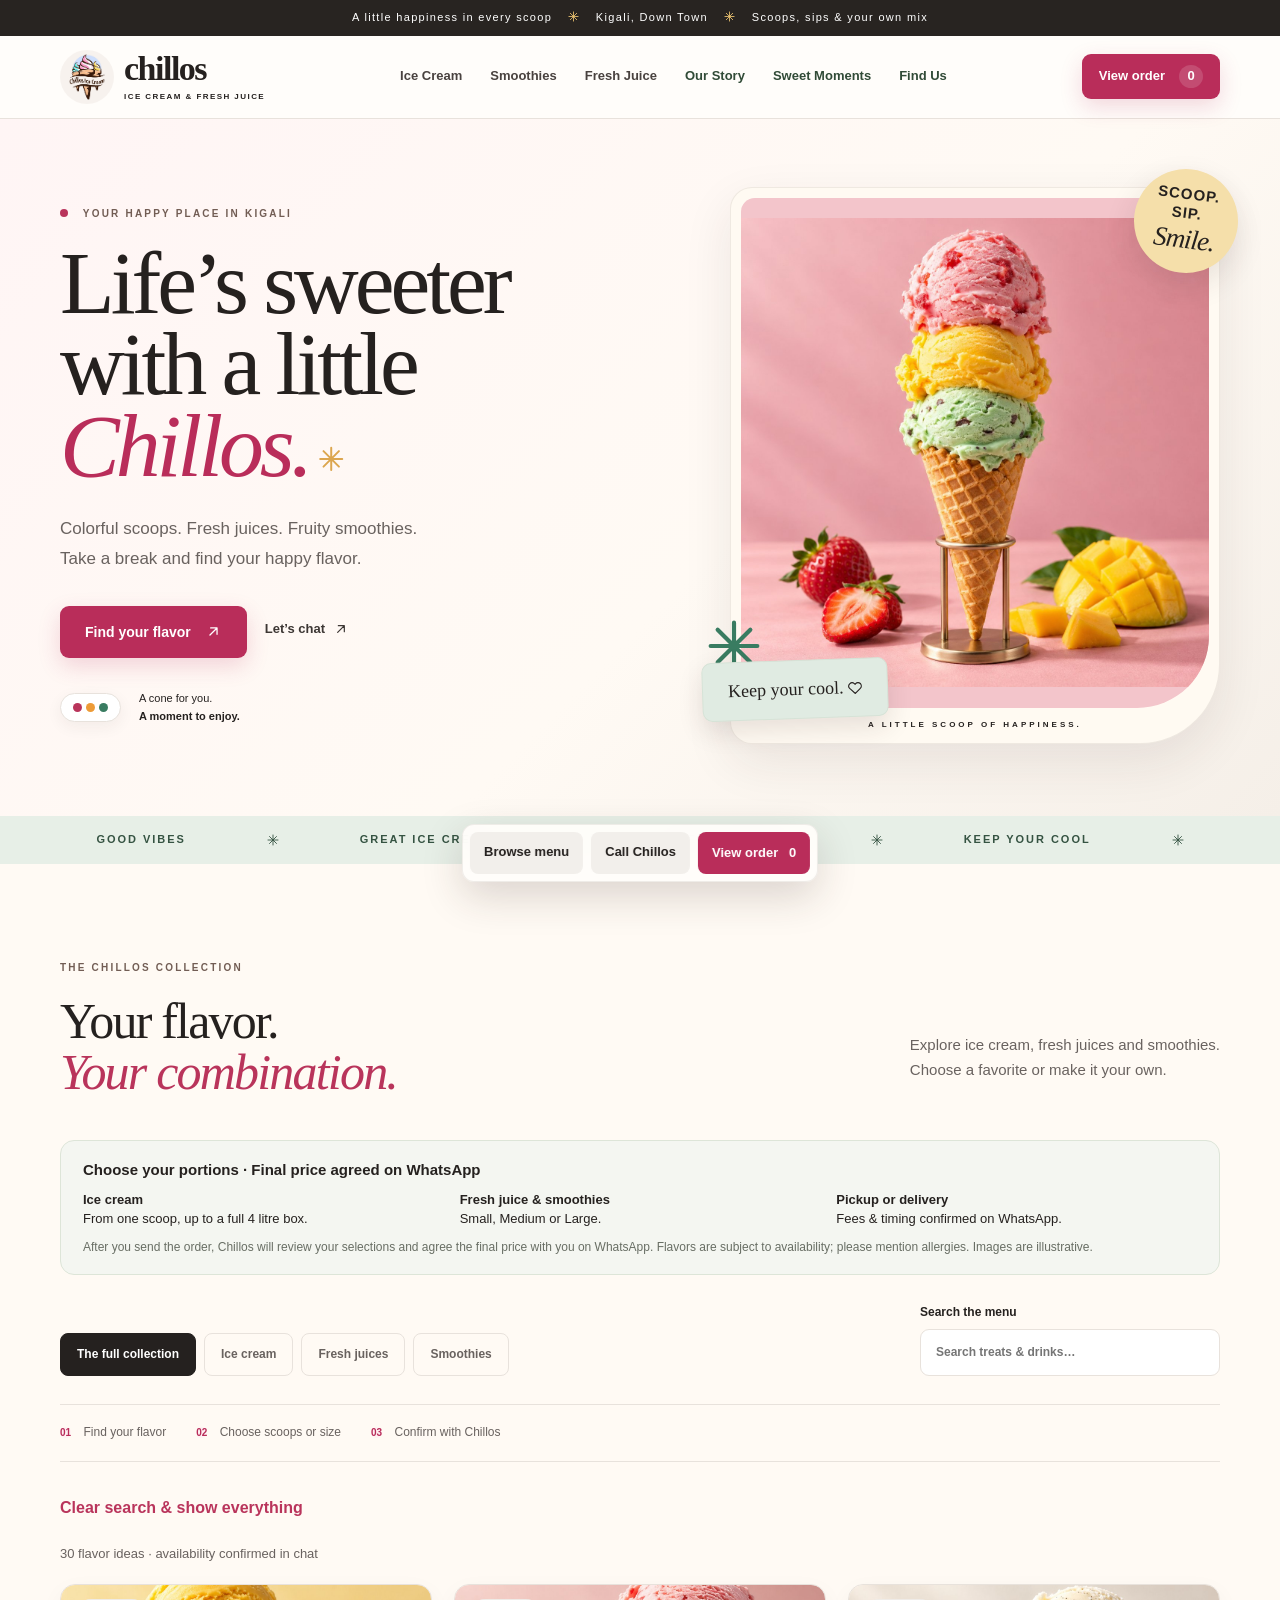
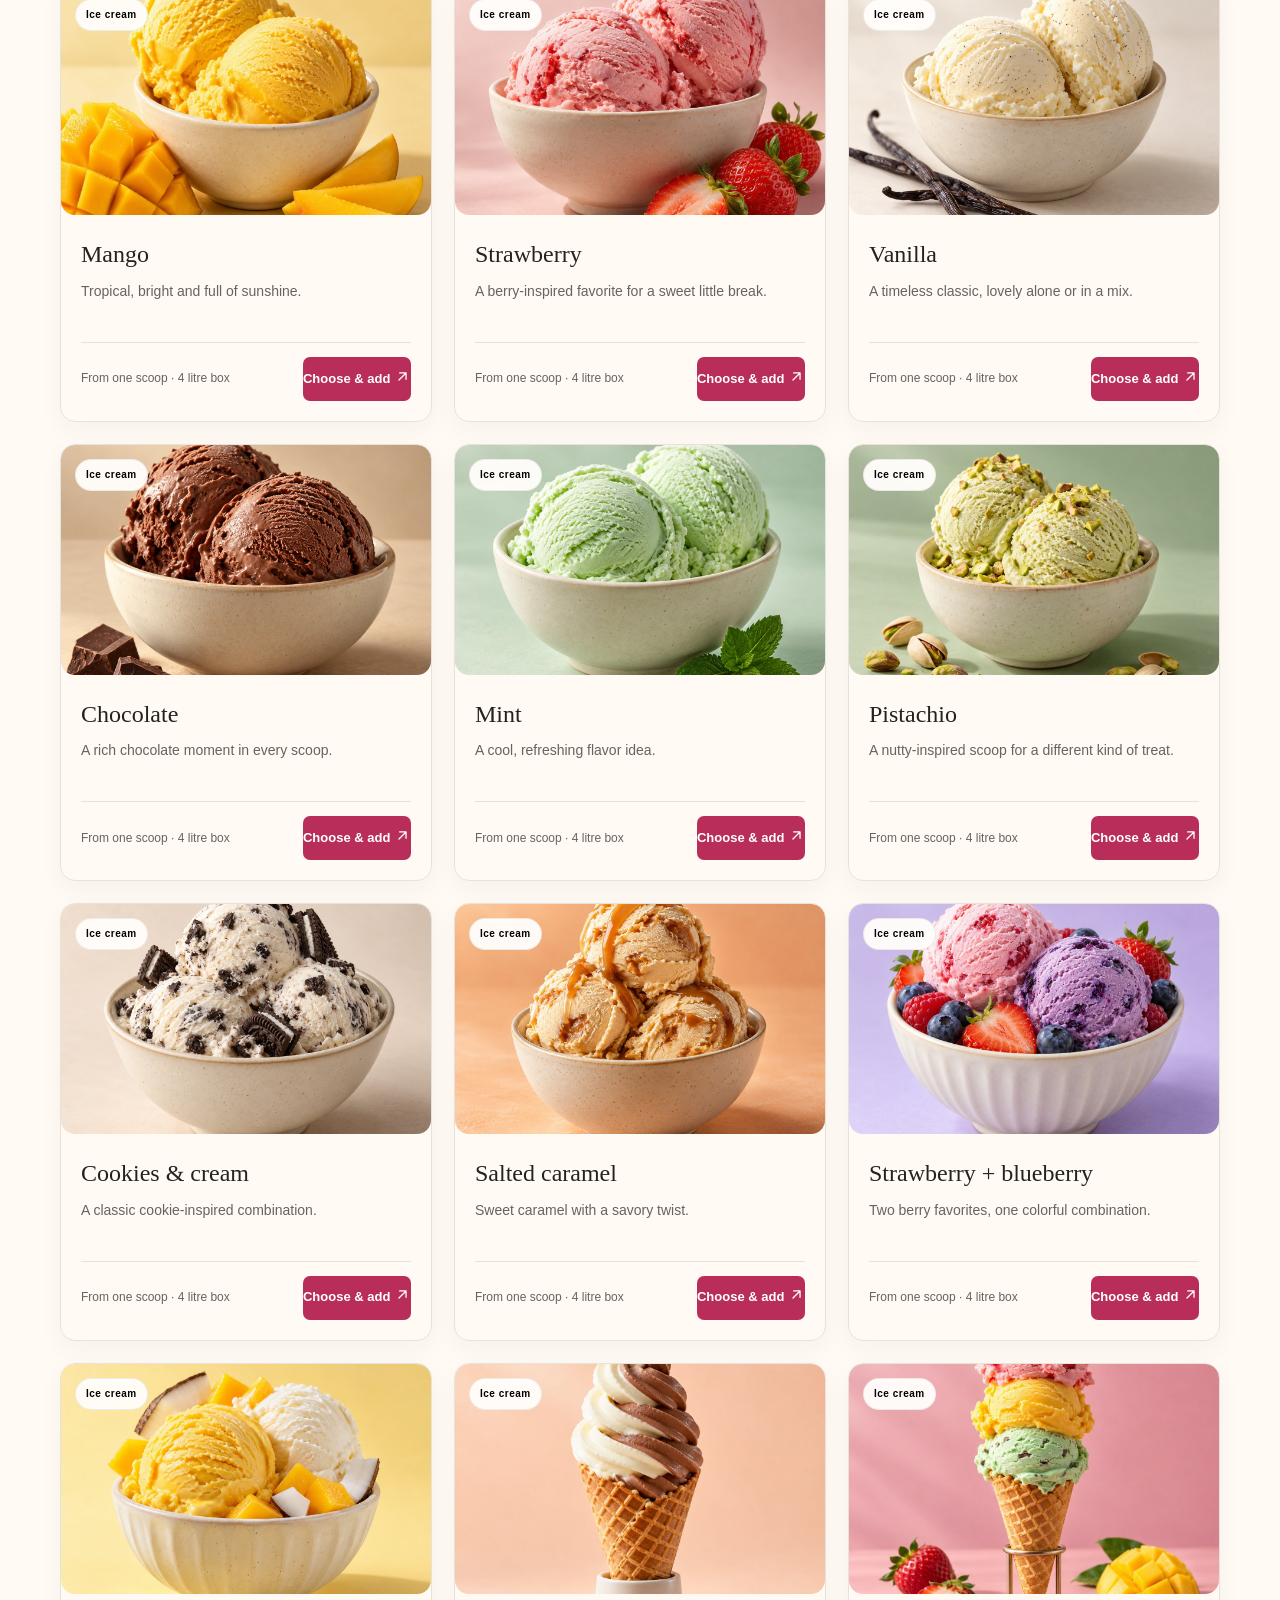
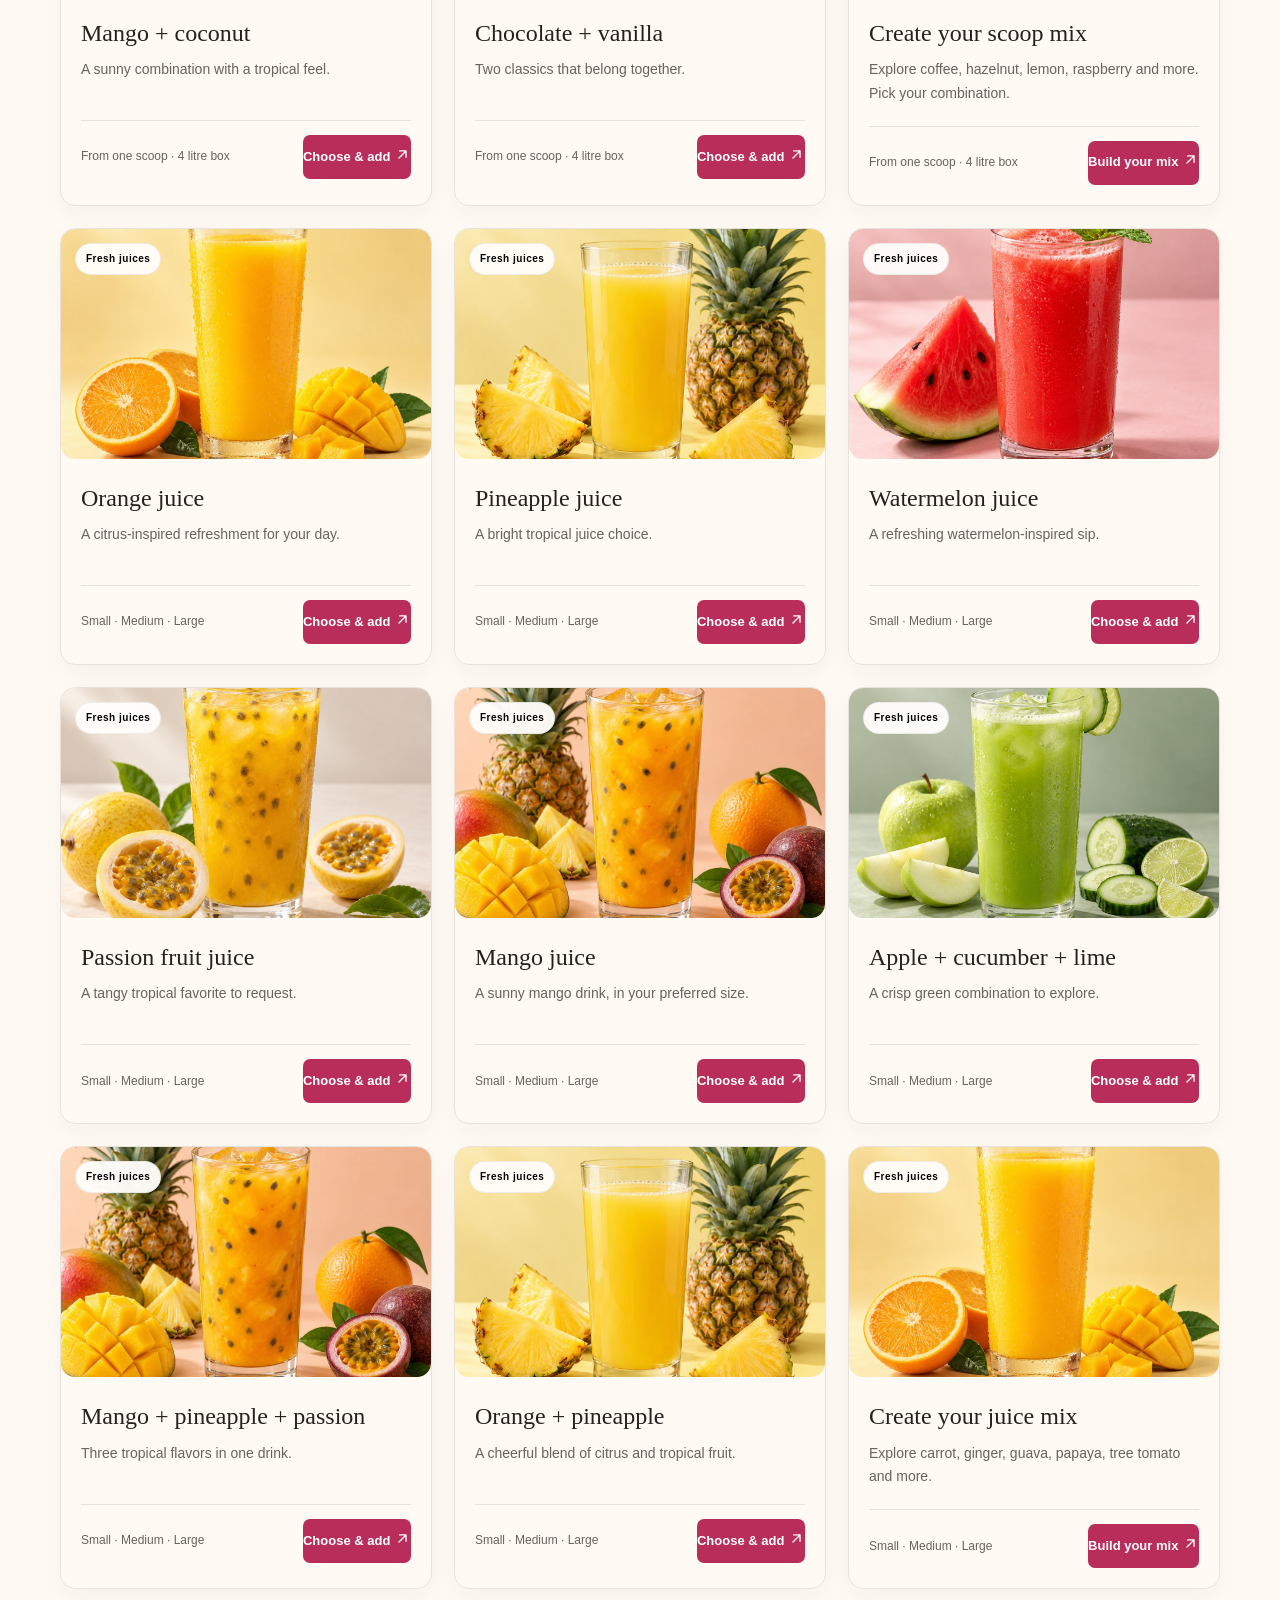
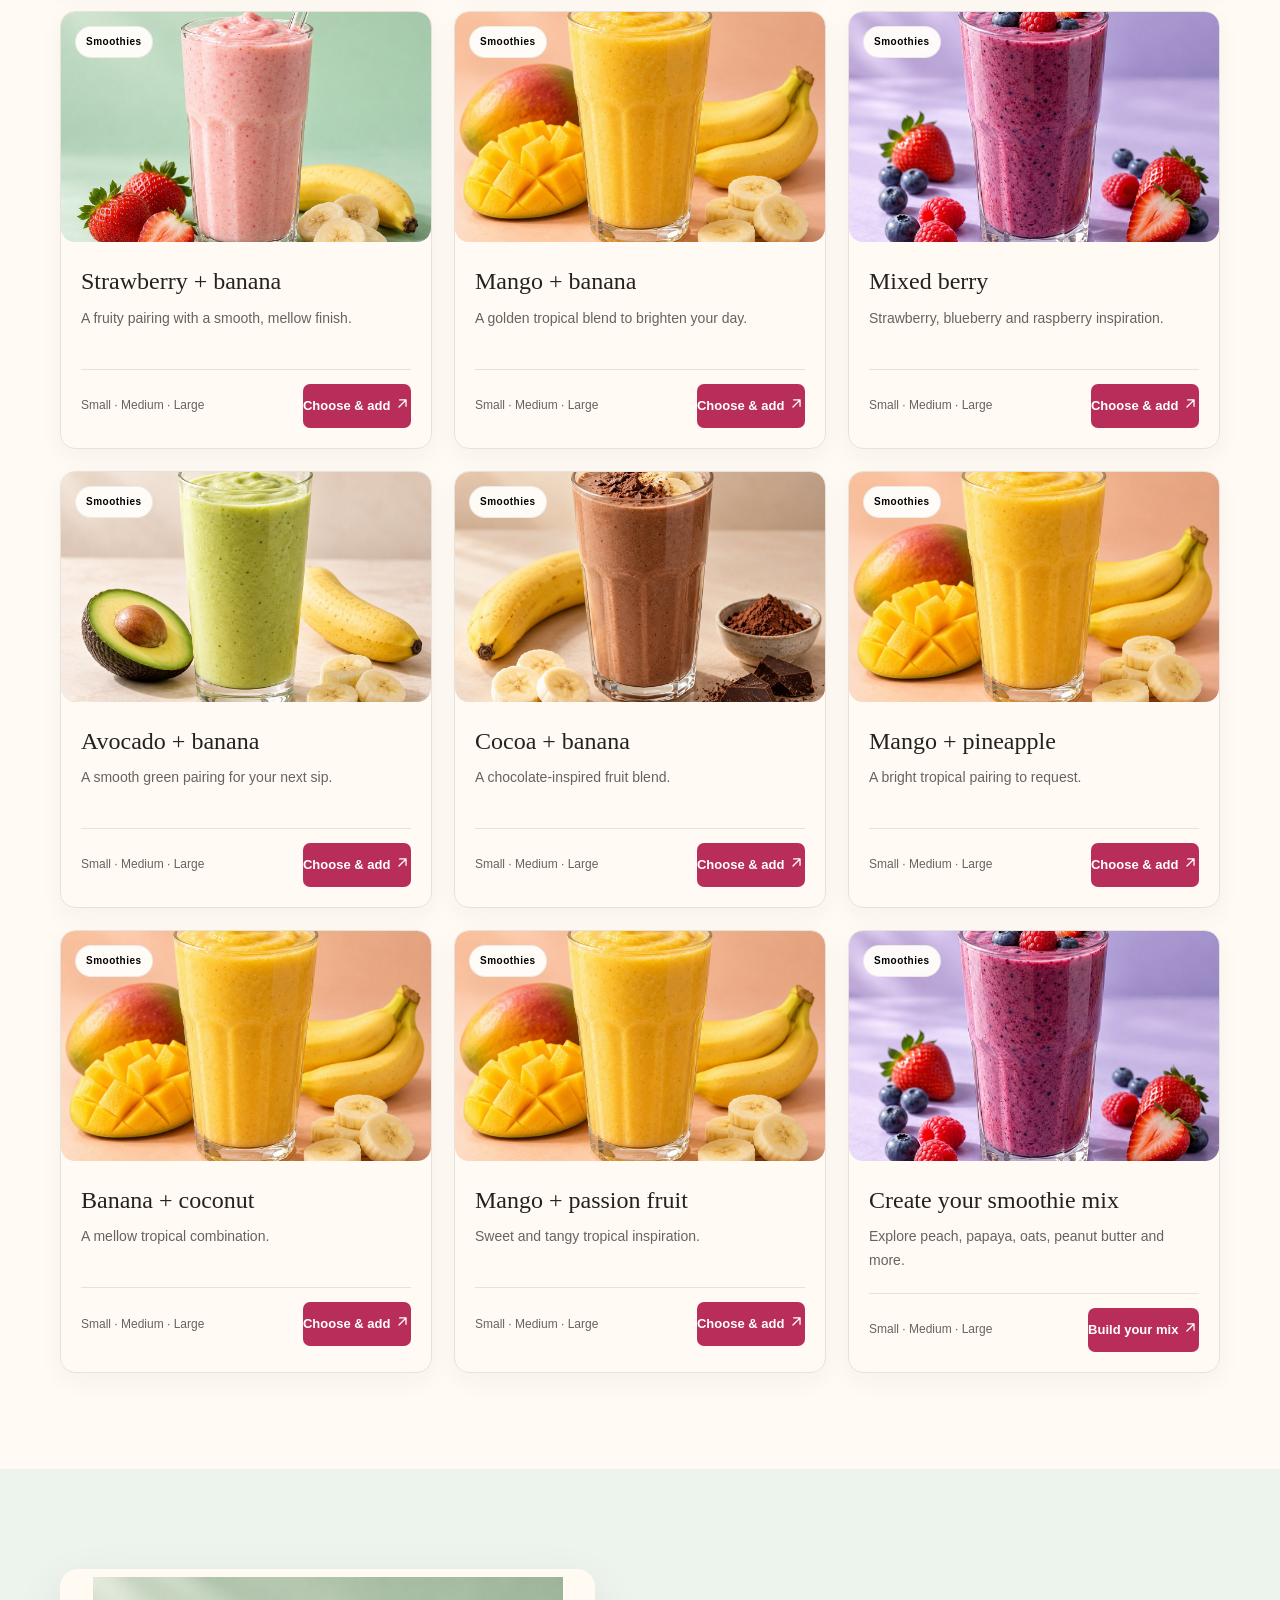
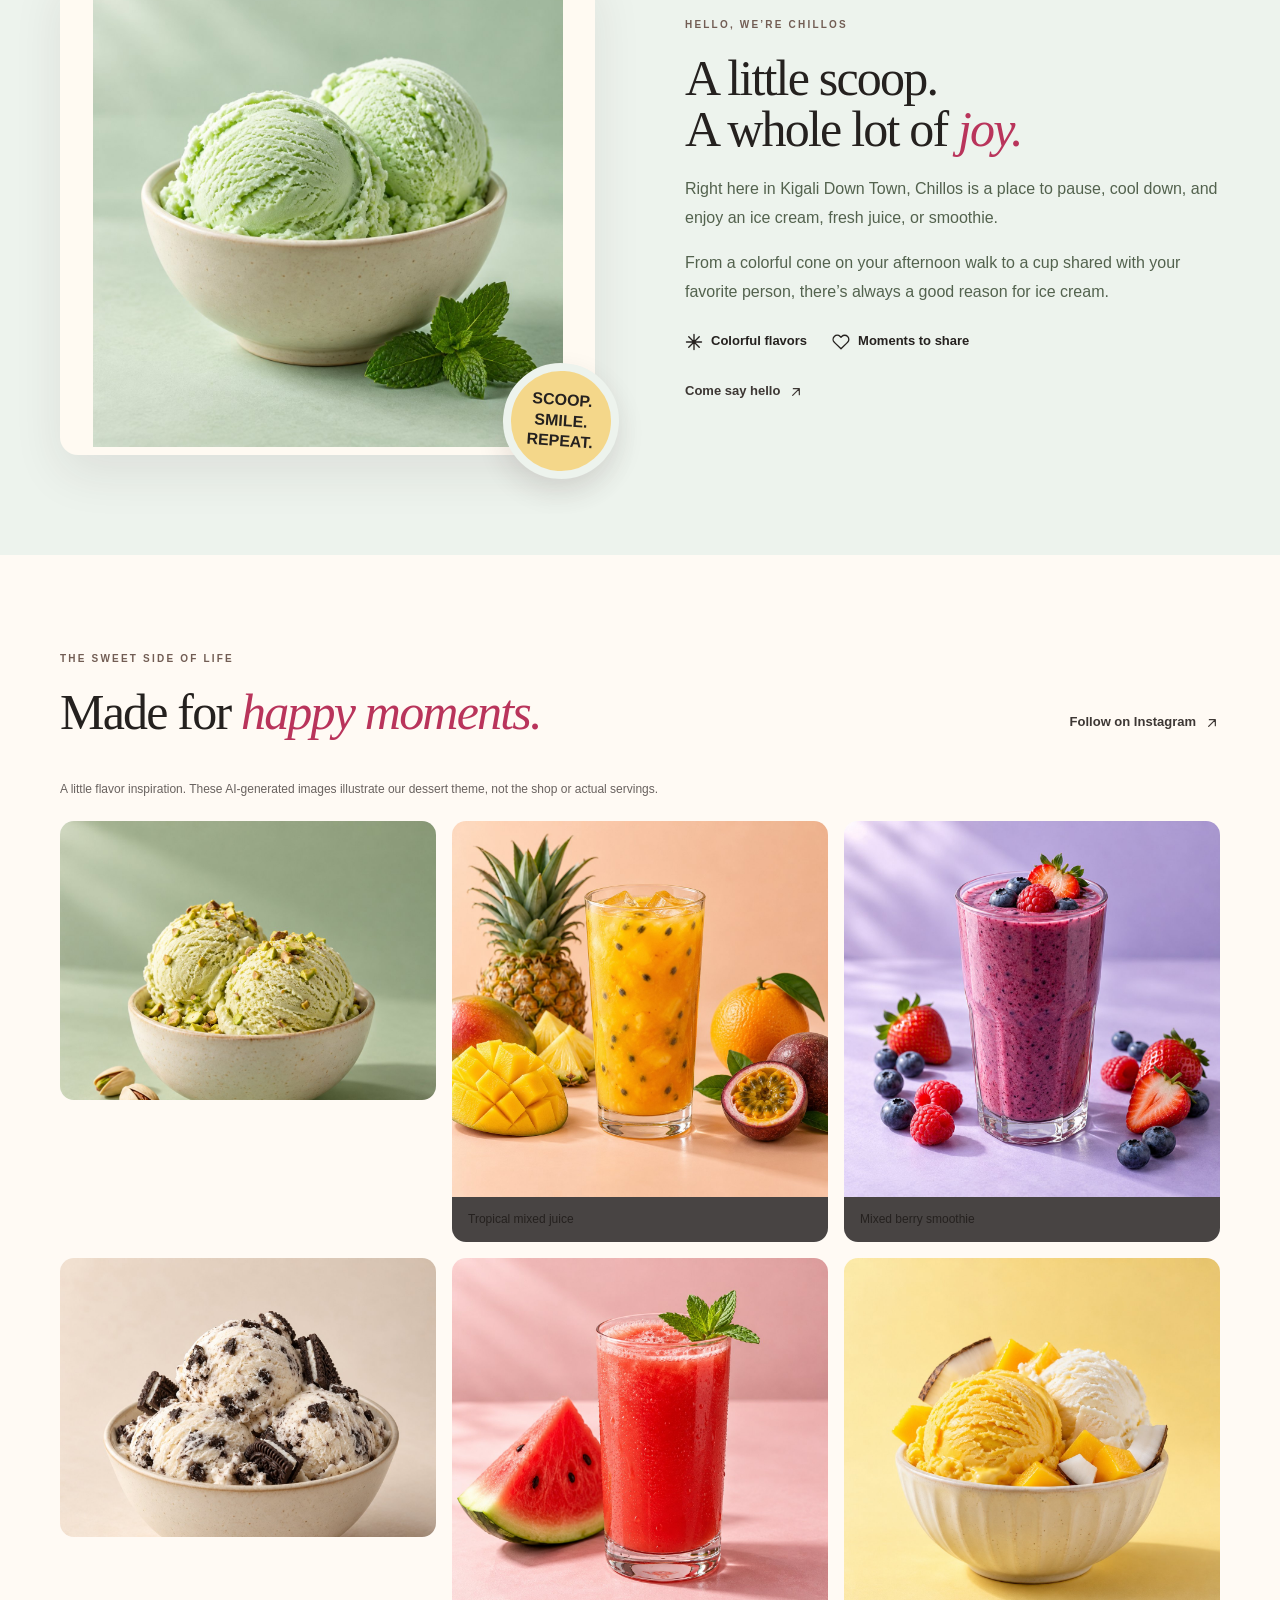
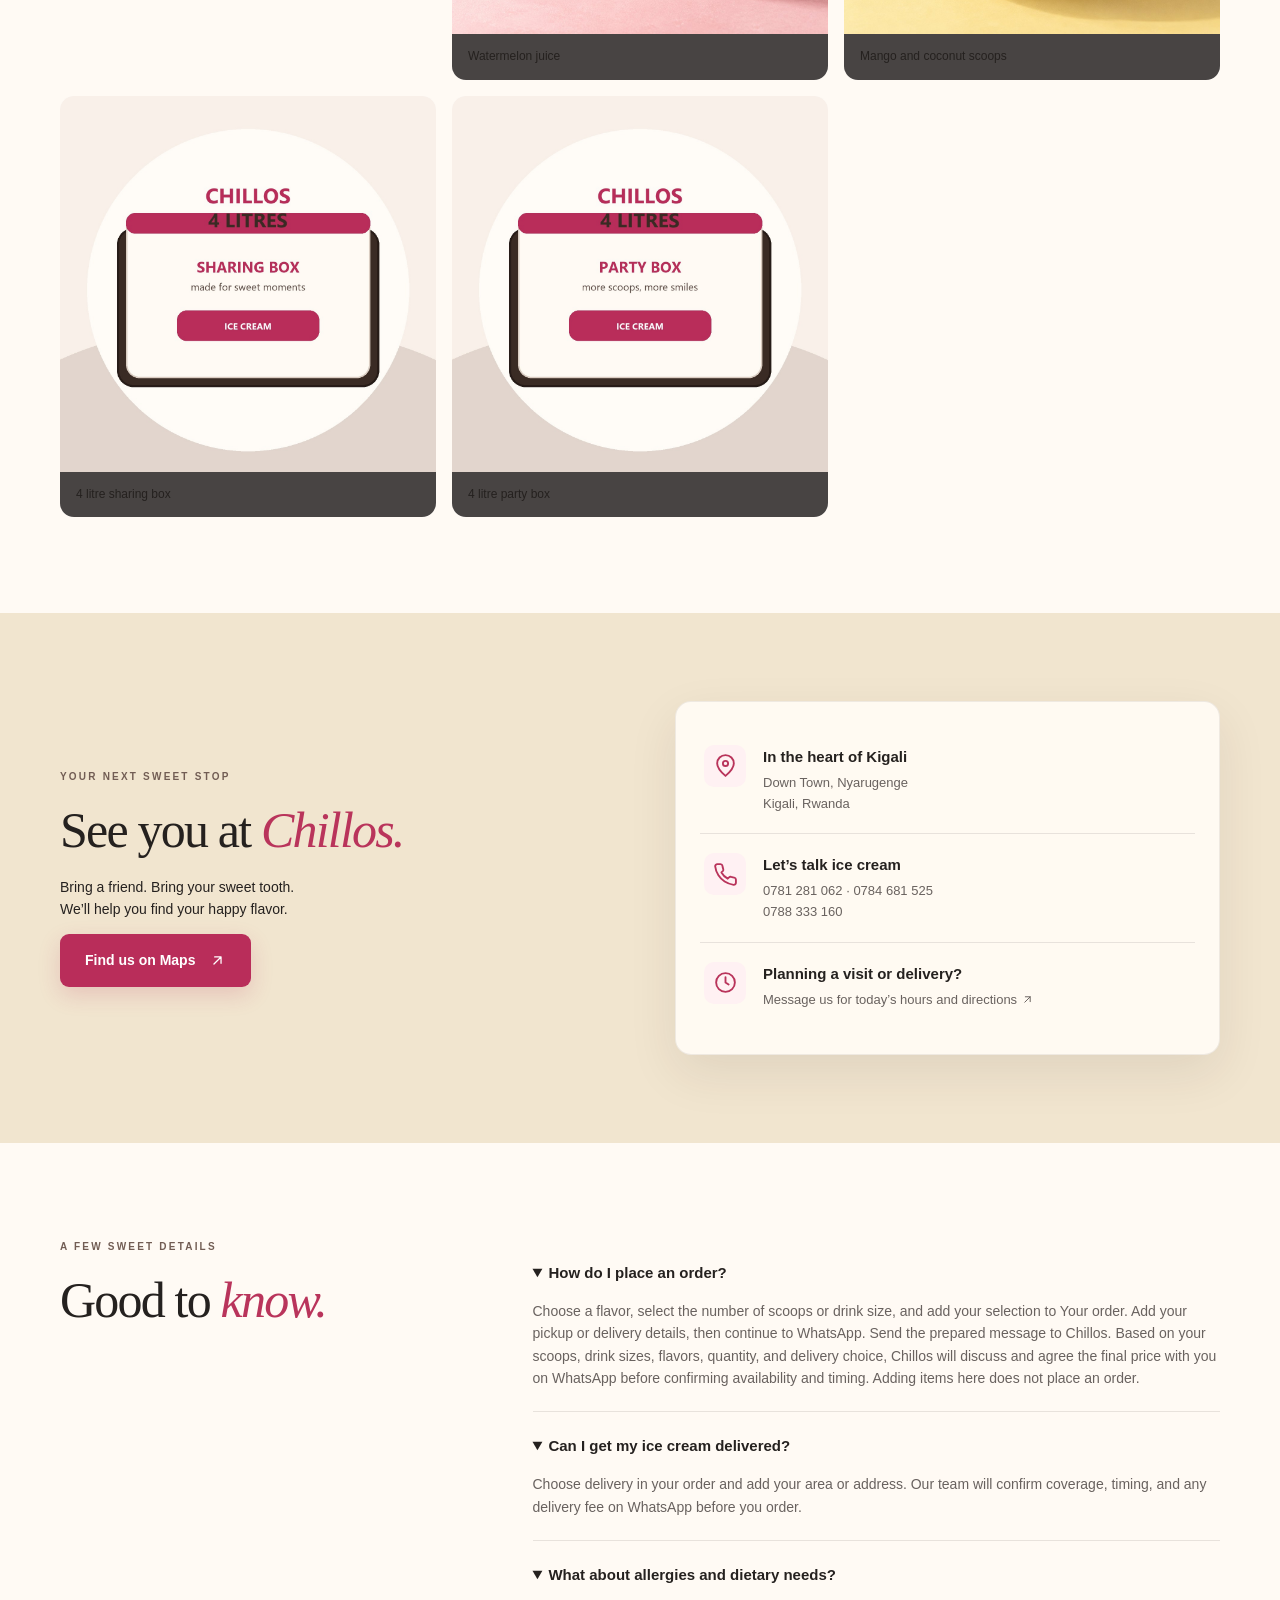
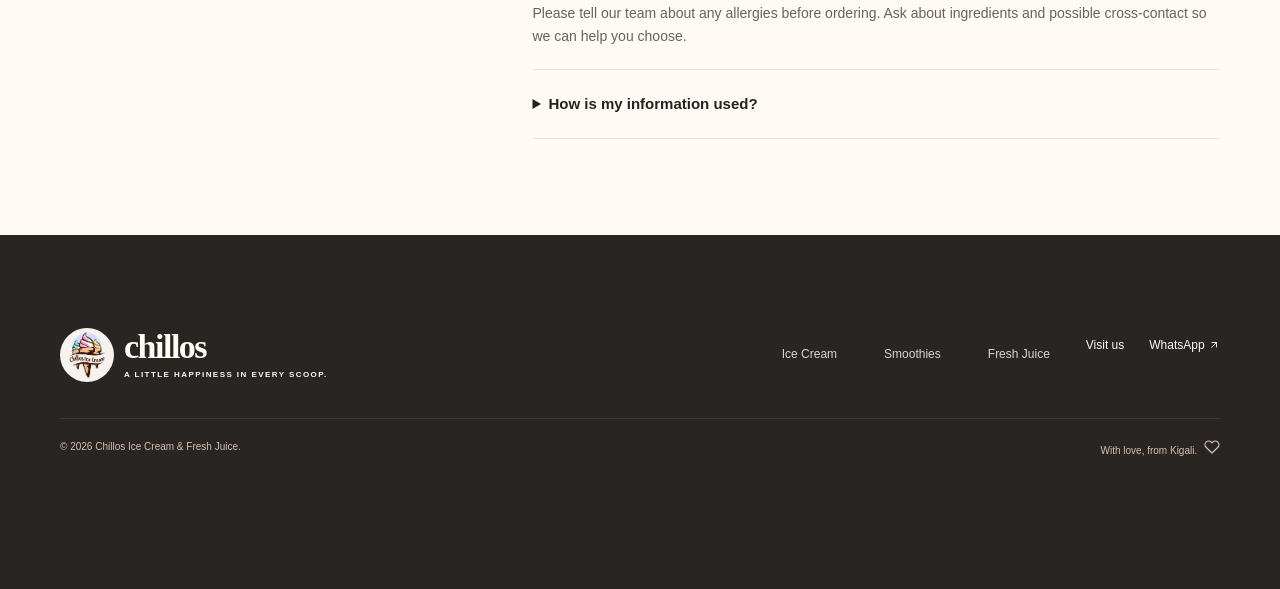
==== Chillos Ice Cream & Fresh Juice – Kigali.html @ ff8d1325 "Clarify ice cream order range Change the ordering guide to say that options start from one scoop.  C" ====
﻿<!DOCTYPE html>
<html lang="en">
<head>
<meta charset="utf-8">
<meta name="viewport" content="width=device-width, initial-scale=1">
<meta property="og:title" content="Chillos Ice Cream & Fresh Juice | Kigali"><meta property="og:description" content="Explore ice cream, fresh juices, and smoothies. Request your order on WhatsApp."><meta property="og:type" content="website"><meta property="og:image" content="assets/generated/hero.jpg"><meta name="theme-color" content="#ffedf0">
<title>Chillos Ice Cream & Fresh Juice | A little happiness in Kigali</title>
<meta name="description" content="Keep your cool with Chillos Ice Cream in Kigali Down Town. Explore flavors, build your order, and confirm pickup or delivery on WhatsApp.">
<link rel="icon" href="assets/package-logo.png">
<link rel="stylesheet" href="styles.css">
<script src="catalog.js" defer></script>
<script src="script.js" defer></script>
</head>
<body>
<svg class="icon-sprite" aria-hidden="true" xmlns="http://www.w3.org/2000/svg"><defs>
<symbol id="icon-menu" viewBox="0 0 24 24"><path d="M4 7h16M4 12h16M4 17h16"/></symbol>
<symbol id="icon-arrow" viewBox="0 0 24 24"><path d="M7 17 17 7M8 7h9v9"/></symbol>
<symbol id="icon-arrow-left" viewBox="0 0 24 24"><path d="m10 7-5 5 5 5M5 12h14"/></symbol>
<symbol id="icon-close" viewBox="0 0 24 24"><path d="m6 6 12 12M18 6 6 18"/></symbol>
<symbol id="icon-spark" viewBox="0 0 24 24"><path d="M12 2v20M2 12h20M5 5l14 14M19 5 5 19"/></symbol>
<symbol id="icon-heart" viewBox="0 0 24 24"><path d="M20.8 4.6a5.5 5.5 0 0 0-7.8 0L12 5.7l-1.1-1.1a5.5 5.5 0 0 0-7.8 7.8l1.1 1.1L12 21l7.7-7.5 1.1-1.1a5.5 5.5 0 0 0 0-7.8Z"/></symbol>
<symbol id="icon-map" viewBox="0 0 24 24"><path d="M20 10c0 5-8 12-8 12S4 15 4 10a8 8 0 1 1 16 0Z"/><circle cx="12" cy="10" r="2.5"/></symbol>
<symbol id="icon-phone" viewBox="0 0 24 24"><path d="M22 16.9v3a2 2 0 0 1-2.2 2 19.8 19.8 0 0 1-8.6-3.1 19.5 19.5 0 0 1-6-6A19.8 19.8 0 0 1 2.1 4.2 2 2 0 0 1 4.1 2h3a2 2 0 0 1 2 1.7c.1 1 .4 2 .7 2.9a2 2 0 0 1-.4 2.1L8.1 10a16 16 0 0 0 6 6l1.3-1.3a2 2 0 0 1 2.1-.4c.9.3 1.9.6 2.9.7a2 2 0 0 1 1.6 1.9Z"/></symbol>
<symbol id="icon-clock" viewBox="0 0 24 24"><circle cx="12" cy="12" r="9"/><path d="M12 7v5l3 2"/></symbol>
</defs></svg>
<a class="skip" href="#main">Skip to content</a>
<div class="announcement">A little happiness in every scoop <svg class="icon" aria-hidden="true"><use href="#icon-spark"/></svg> Kigali, Down Town <svg class="icon" aria-hidden="true"><use href="#icon-spark"/></svg> Scoops, sips & your own mix</div>
<header class="header"><div class="wrap nav-bar">
<a class="brand" href="#" aria-label="Chillos home"><img src="assets/package-logo.png" alt="Chillos Ice Cream" width="64" height="64"><span>chillos<span class="brand-small">ICE CREAM & FRESH JUICE</span></span></a>
<button class="menu-toggle" aria-expanded="false" aria-controls="navigation" aria-label="Open navigation"><svg class="icon" aria-hidden="true"><use href="#icon-menu"/></svg></button>
<nav id="navigation" aria-label="Main navigation"><a class="nav-category" href="#menu" data-category="ice">Ice Cream</a><a class="nav-category" href="#menu" data-category="smoothies">Smoothies</a><a class="nav-category" href="#menu" data-category="juices">Fresh Juice</a><a class="nav-info" href="#story">Our Story</a><a class="nav-info" href="#moments">Sweet Moments</a><a class="nav-info" href="#visit">Find Us</a></nav>
<button class="button basket-button" data-open-cart>View order <span id="cart-count">0</span></button>
</div></header>
<main id="main">
<section class="hero"><div class="wrap hero-grid"><div class="hero-copy"><p class="eyebrow"><span class="dot"></span> YOUR HAPPY PLACE IN KIGALI</p><h1>Life’s sweeter<br>with a little<br><em>Chillos.</em><svg class="spark icon" aria-hidden="true"><use href="#icon-spark"/></svg></h1><p class="intro">Colorful scoops. Fresh juices. Fruity smoothies.<br>Take a break and find your happy flavor.</p><div class="actions"><a class="button" href="#menu">Find your flavor <svg class="icon" aria-hidden="true"><use href="#icon-arrow"/></svg></a><a class="text-link" href="https://wa.me/250781281062" target="_blank" rel="noopener">Let’s chat <svg class="icon" aria-hidden="true"><use href="#icon-arrow"/></svg></a></div><div class="hero-foot"><span class="mini-scoops" aria-hidden="true"><i></i><i></i><i></i></span><p>A cone for you.<br><strong>A moment to enjoy.</strong></p></div></div><div class="hero-visual"><div class="photo-frame"><img src="assets/generated/hero.jpg" alt="Illustration of a cone with strawberry, mango, and mint ice cream" fetchpriority="high"><span class="photo-label">A LITTLE SCOOP OF HAPPINESS.</span></div><div class="hero-seal">SCOOP.<br>SIP.<br><em>Smile.</em></div><svg class="visual-star icon" aria-hidden="true"><use href="#icon-spark"/></svg><div class="floating-note">Keep your cool. <svg class="icon" aria-hidden="true"><use href="#icon-heart"/></svg></div></div></div></section>
<div class="flavor-ribbon" aria-hidden="true"><span>GOOD VIBES</span><svg class="icon"><use href="#icon-spark"/></svg><span>GREAT ICE CREAM</span><svg class="icon"><use href="#icon-spark"/></svg><span>SWEET MOMENTS</span><svg class="icon"><use href="#icon-spark"/></svg><span>KEEP YOUR COOL</span><svg class="icon"><use href="#icon-spark"/></svg></div>
<section class="section menu-section" id="menu"><div class="wrap"><div class="section-heading"><div><p class="eyebrow">THE CHILLOS COLLECTION</p><h2>Your flavor.<br><em>Your combination.</em></h2></div><p>Explore ice cream, fresh juices and smoothies.<br>Choose a favorite or make it your own.</p></div><aside class="ordering-guide" aria-label="Before you order"><h3>Choose your portions · Final price agreed on WhatsApp</h3><div><p><strong>Ice cream</strong><br>From one scoop, up to a full 4 litre box.</p><p><strong>Fresh juice & smoothies</strong><br>Small, Medium or Large.</p><p><strong>Pickup or delivery</strong><br>Fees &amp; timing confirmed on WhatsApp.</p></div><p>After you send the order, Chillos will review your selections and agree the final price with you on WhatsApp. Flavors are subject to availability; please mention allergies. Images are illustrative.</p></aside><div class="menu-tools"><div class="filters" role="group" aria-label="Filter menu"><button class="filter active" data-filter="all" aria-pressed="true">The full collection</button><button class="filter" data-filter="ice" aria-pressed="false">Ice cream</button><button class="filter" data-filter="juices" aria-pressed="false">Fresh juices</button><button class="filter" data-filter="smoothies" aria-pressed="false">Smoothies</button></div><label class="search"><span>Search the menu</span><input id="search" type="search" placeholder="Search treats & drinks…"></label></div><div class="menu-explainer"><span><b>01</b> Find your flavor</span><span><b>02</b> Choose scoops or size</span><span><b>03</b> Confirm with Chillos</span></div><button id="reset-menu" class="text-button" type="button">Clear search & show everything</button><p id="result-count" class="result-count" role="status"></p><div class="product-grid" id="products"></div><p id="no-results" hidden>No matching treats or drinks. Try another search or choose The full collection.</p><noscript><p>Explore ice cream, fresh juices, and smoothies. <a href="https://wa.me/250781281062">Message us on WhatsApp to order.</a></p></noscript></div></section>
<section class="story-section" id="story"><div class="wrap story-grid"><div class="story-image"><img src="assets/generated/mint.jpg" alt="Illustration of mint ice cream with fresh mint" loading="lazy"><span class="story-seal">SCOOP.<br>SMILE.<br>REPEAT.</span></div><div class="story-copy"><p class="eyebrow">HELLO, WE’RE CHILLOS</p><h2>A little scoop.<br>A whole lot of <em>joy.</em></h2><p>Right here in Kigali Down Town, Chillos is a place to pause, cool down, and enjoy an ice cream, fresh juice, or smoothie.</p><p>From a colorful cone on your afternoon walk to a cup shared with your favorite person, there’s always a good reason for ice cream.</p><div class="story-points"><span><svg class="icon" aria-hidden="true"><use href="#icon-spark"/></svg> Colorful flavors</span><span><svg class="icon" aria-hidden="true"><use href="#icon-heart"/></svg> Moments to share</span></div><a class="text-link" href="#visit">Come say hello <svg class="icon" aria-hidden="true"><use href="#icon-arrow"/></svg></a></div></div></section>
<section class="section" id="moments"><div class="wrap"><div class="section-heading"><div><p class="eyebrow">THE SWEET SIDE OF LIFE</p><h2>Made for <em>happy moments.</em></h2></div><a class="text-link" href="https://www.instagram.com/chillos.ice.cream/" target="_blank" rel="noopener">Follow on Instagram <svg class="icon" aria-hidden="true"><use href="#icon-arrow"/></svg></a></div><p class="gallery-note">A little flavor inspiration. These AI-generated images illustrate our dessert theme, not the shop or actual servings.</p><div class="gallery"><button data-gallery="assets/generated/pistachio.jpg" aria-label="View Pistachio ice cream"><img src="assets/generated/pistachio.jpg" alt="Pistachio ice cream inspiration" loading="lazy"><span>Pistachio ice cream</span></button><button data-gallery="assets/generated/tropical-juice.jpg" aria-label="View Tropical mixed juice"><img src="assets/generated/tropical-juice.jpg" alt="Tropical mixed juice inspiration" loading="lazy"><span>Tropical mixed juice</span></button><button data-gallery="assets/generated/berry-smoothie.jpg" aria-label="View Mixed berry smoothie"><img src="assets/generated/berry-smoothie.jpg" alt="Mixed berry smoothie inspiration" loading="lazy"><span>Mixed berry smoothie</span></button><button data-gallery="assets/generated/cookies-cream.jpg" aria-label="View Cookies and cream ice cream"><img src="assets/generated/cookies-cream.jpg" alt="Cookies and cream ice cream inspiration" loading="lazy"><span>Cookies and cream ice cream</span></button><button data-gallery="assets/generated/watermelon-juice.jpg" aria-label="View Watermelon juice"><img src="assets/generated/watermelon-juice.jpg" alt="Watermelon juice inspiration" loading="lazy"><span>Watermelon juice</span></button><button data-gallery="assets/generated/tropical-mix.jpg" aria-label="View Mango and coconut scoops"><img src="assets/generated/tropical-mix.jpg" alt="Mango and coconut scoops inspiration" loading="lazy"><span>Mango and coconut scoops</span></button><button data-gallery="assets/generated/four-litre-box.jpg" aria-label="View the 4 litre ice cream box"><img src="assets/generated/four-litre-box.jpg" alt="Four litre Chillos ice cream box inspiration" loading="lazy"><span>4 litre sharing box</span></button><button data-gallery="assets/generated/four-litre-party.jpg" aria-label="View the 4 litre party box"><img src="assets/generated/four-litre-party.jpg" alt="Four litre Chillos ice cream party box inspiration" loading="lazy"><span>4 litre party box</span></button></div></div></section>
<section class="visit-section" id="visit"><div class="wrap visit-grid"><div><p class="eyebrow">YOUR NEXT SWEET STOP</p><h2>See you at <em>Chillos.</em></h2><p>Bring a friend. Bring your sweet tooth.<br>We’ll help you find your happy flavor.</p><a class="button" href="https://www.google.com/maps/search/?api=1&query=Chillos+Ice+Cream+Kigali+Nyarugenge" target="_blank" rel="noopener">Find us on Maps <svg class="icon" aria-hidden="true"><use href="#icon-arrow"/></svg></a></div><div class="contact-card"><div><span class="contact-icon"><svg class="icon" aria-hidden="true"><use href="#icon-map"/></svg></span><div><h3>In the heart of Kigali</h3><p>Down Town, Nyarugenge<br>Kigali, Rwanda</p></div></div><div><span class="contact-icon"><svg class="icon" aria-hidden="true"><use href="#icon-phone"/></svg></span><div><h3>Let’s talk ice cream</h3><p><a href="tel:+250781281062">0781 281 062</a> · <a href="tel:+250784681525">0784 681 525</a><br><a href="tel:+250788333160">0788 333 160</a></p></div></div><div><span class="contact-icon"><svg class="icon" aria-hidden="true"><use href="#icon-clock"/></svg></span><div><h3>Planning a visit or delivery?</h3><p><a href="https://wa.me/250781281062?text=Hi%20Chillos!%20What%20are%20your%20opening%20hours%20today%3F" target="_blank" rel="noopener">Message us for today’s hours and directions <svg class="icon" aria-hidden="true"><use href="#icon-arrow"/></svg></a></p></div></div></div></div></section>
<section class="section faq-section"><div class="wrap faq-grid"><div><p class="eyebrow">A FEW SWEET DETAILS</p><h2>Good to <em>know.</em></h2></div><div><details open><summary>How do I place an order?</summary><p>Choose a flavor, select the number of scoops or drink size, and add your selection to Your order. Add your pickup or delivery details, then continue to WhatsApp. Send the prepared message to Chillos. Based on your scoops, drink sizes, flavors, quantity, and delivery choice, Chillos will discuss and agree the final price with you on WhatsApp before confirming availability and timing. Adding items here does not place an order.</p></details><details open><summary>Can I get my ice cream delivered?</summary><p>Choose delivery in your order and add your area or address. Our team will confirm coverage, timing, and any delivery fee on WhatsApp before you order.</p></details><details open><summary>What about allergies and dietary needs?</summary><p>Please tell our team about any allergies before ordering. Ask about ingredients and possible cross-contact so we can help you choose.</p></details><details><summary>How is my information used?</summary><p>Your basket is saved in this browser until you remove its items or clear site data. This static website does not save customer details to a server. Your name, phone, address, and notes are passed to WhatsApp when you continue and are sent to Chillos when you send the message. Ask Chillos on 0781 281 062 about its message retention or deletion practices. WhatsApp’s privacy terms also apply.</p></details></div></div></section>
</main>
<footer><div class="wrap footer-top"><a class="brand" href="#"><img src="assets/package-logo.png" width="64" height="64" alt=""><span>chillos<span class="brand-small">A LITTLE HAPPINESS IN EVERY SCOOP.</span></span></a><div><a class="nav-category" href="#menu" data-category="ice">Ice Cream</a><a class="nav-category" href="#menu" data-category="smoothies">Smoothies</a><a class="nav-category" href="#menu" data-category="juices">Fresh Juice</a><a href="#visit">Visit us</a><a href="https://wa.me/250781281062" target="_blank" rel="noopener">WhatsApp <svg class="icon" aria-hidden="true"><use href="#icon-arrow"/></svg></a></div></div><div class="wrap footer-bottom"><span>© <span id="year">2026</span> Chillos Ice Cream & Fresh Juice.</span><span>With love, from Kigali. <svg class="icon" aria-hidden="true"><use href="#icon-heart"/></svg></span></div></footer>
<dialog id="cart" aria-labelledby="cart-title"><div class="dialog-heading"><div><p class="eyebrow">A LITTLE HAPPINESS TO GO</p><h2 id="cart-title">Your order</h2></div><button class="icon-button" data-close-cart aria-label="Close order"><svg class="icon" aria-hidden="true"><use href="#icon-close"/></svg></button></div><div id="cart-items"></div><form id="order-form"><label>Your name<input id="customer-name" maxlength="80" autocomplete="given-name" required placeholder="What should we call you?"></label><label>Phone number<input id="customer-phone" type="tel" autocomplete="tel" required minlength="9" maxlength="20"  placeholder="e.g. 0781 234 567"></label><label>How would you like your treats?<select id="fulfillment"><option value="Pickup">Pickup at Chillos</option><option value="Delivery">Delivery — confirm availability</option></select></label><label id="address-label" hidden>Delivery area or address<input id="address" maxlength="240" autocomplete="street-address" placeholder="Your area and delivery details"></label><label>Anything else? <span class="optional">(optional)</span><textarea id="notes" rows="2" maxlength="500" placeholder="Serving preferences, allergies, or a flavor not listed"></textarea></label><p class="order-estimate">Your final price will be agreed on WhatsApp after Chillos reviews your selections.</p><button class="text-button" type="button" data-continue-shopping><svg class="icon" aria-hidden="true"><use href="#icon-arrow-left"/></svg> Continue shopping</button><p class="order-note">This is an order request. Chillos will confirm prices, availability, delivery fees, and payment directly with you.</p><button class="button" id="checkout" type="submit">Continue to WhatsApp <svg class="icon" aria-hidden="true"><use href="#icon-arrow"/></svg></button><p class="small">Review and send your message in WhatsApp to request your order.</p></form></dialog>
<dialog id="product-detail" aria-labelledby="detail-title"><button class="icon-button" id="close-product" aria-label="Close product details"><svg class="icon" aria-hidden="true"><use href="#icon-close"/></svg></button><img id="detail-image" alt=""><h2 id="detail-title"></h2><p id="detail-description"></p><label for="detail-portion" id="portion-label">Choose your portion</label><select id="detail-portion"></select><label id="detail-scoop-count-label" for="detail-scoop-count" hidden>Number of scoops (13 or more)<input id="detail-scoop-count" type="number" min="13" max="99" value="13" hidden></label><fieldset id="mix-options" hidden><legend>Create your combination</legend><p id="mix-hint" class="small"></p><div id="flavor-options"></div></fieldset><p class="small">Illustrative image. Confirm available flavors, serving sizes, ingredients, and allergens with Chillos before ordering.</p><label>Number of servings<input id="detail-quantity" type="number" min="1" max="99" value="1"></label><p id="detail-error" role="alert"></p><button class="button" id="detail-add">Add to order</button></dialog><dialog id="lightbox" aria-label="Photo preview"><button class="icon-button" id="close-lightbox" aria-label="Close photo"><svg class="icon" aria-hidden="true"><use href="#icon-close"/></svg></button><img id="lightbox-image" alt=""></dialog><div class="order-dock" aria-label="Quick actions"><a href="#menu">Browse menu</a><a href="tel:+250781281062">Call Chillos</a><button id="quick-order" type="button">View order <span id="quick-count">0</span></button></div><div class="toast" id="toast" role="status"></div>
</body>
</html>
---- styles.css ----
﻿:root{--ink:#39251f;--muted:#75635c;--pink:#d93668;--cream:#fffaf2;--line:#eadfd5;--mint:#d9ede0;--yellow:#ffdb66}*{box-sizing:border-box}html{scroll-behavior:smooth;scroll-padding-top:100px}body{margin:0;color:var(--ink);background:var(--cream);font-family:'Segoe UI',Arial,sans-serif;line-height:1.6}body.modal-open{overflow:hidden}button,input,select,textarea{font:inherit}button,a{-webkit-tap-highlight-color:transparent}button{cursor:pointer}a{color:inherit;text-decoration:none}img{display:block;max-width:100%}button:focus-visible,a:focus-visible,input:focus-visible,select:focus-visible,textarea:focus-visible,summary:focus-visible{outline:3px solid #276b54;outline-offset:5px}[hidden]{display:none!important}.wrap{width:min(1200px,90%);margin:auto}.announcement{background:var(--pink);color:white;text-align:center;padding:8px 12px;font-size:12px;font-weight:600;letter-spacing:.6px}.announcement span{margin:0 24px;color:var(--yellow)}.header{background:rgba(255,250,242,.97);position:sticky;top:0;z-index:20;border-bottom:1px solid var(--line)}.nav-bar{height:92px;display:flex;align-items:center;justify-content:space-between;gap:24px}.brand{display:flex;gap:10px;align-items:center}.brand img{object-fit:contain;border-radius:50%;width:62px;height:62px}.brand>span{font-family:Georgia,serif;font-size:36px;font-weight:900;letter-spacing:-2px;line-height:1}.brand-small{display:block;font-family:'Segoe UI',sans-serif;font-size:8px;letter-spacing:1.5px;margin-top:9px}nav{display:flex;gap:28px;font-size:13px;font-weight:600}nav a:hover,.text-link:hover{color:var(--pink)}.button{display:inline-flex;justify-content:center;align-items:center;gap:30px;background:var(--pink);color:#fff;border:1px solid transparent;border-radius:8px;padding:14px 24px;font-size:14px;font-weight:700;transition:transform .2s,background .2s}.button:hover{background:#b72150;transform:translateY(-2px)}.basket-button{gap:12px}.basket-button span{background:#ffffff26;border-radius:50%;min-width:24px;padding:1px 5px}.menu-toggle{display:none}.hero{background:#ffedf0;overflow:hidden}.hero-grid{display:grid;grid-template-columns:1fr 1fr;gap:55px;align-items:center;padding-top:65px;padding-bottom:70px}.eyebrow{font-size:11px;font-weight:800;letter-spacing:2px;margin:0 0 20px}.dot{display:inline-block;width:7px;height:7px;border-radius:50%;background:var(--pink);margin-right:8px}h1,h2,h3,p{margin-top:0}h1,h2{font-family:Georgia,'Times New Roman',serif;font-weight:500;letter-spacing:-3px;line-height:1.07}h1{font-size:clamp(60px,6.6vw,90px);margin-bottom:25px;position:relative}h1 em,h2 em{color:var(--pink);font-weight:500}h2{font-size:46px;margin-bottom:20px;letter-spacing:-1.8px}.spark{font-family:Arial,sans-serif;font-size:63px;color:#ed9b37;margin-left:25px}.intro{font-size:16px;line-height:1.8;color:var(--muted)}.actions{display:flex;gap:30px;align-items:center;margin:30px 0}.text-link{font-size:13px;font-weight:700;border-bottom:1px solid;padding-bottom:5px}.text-link span{margin-left:15px}.hero-foot{display:flex;gap:18px;align-items:center;margin-top:34px}.hero-foot p{font-size:11px;line-height:1.6;margin:0}.mini-scoops{font-size:28px;letter-spacing:-8px;color:var(--pink);background:#fff7f2;padding:3px 16px 5px 7px;border-radius:40px}.hero-visual{position:relative;padding:15px 20px}.photo-frame{transform:rotate(4deg);padding:12px;background:#fffaf2;border-radius:180px 180px 18px 18px;box-shadow:12px 18px 0 #edcbd2}.photo-frame img{width:100%;height:450px;object-fit:cover;border-radius:170px 170px 8px 8px}.photo-label{display:block;text-align:center;font-size:9px;font-weight:800;letter-spacing:3px;padding:13px 0 2px}.price-sticker{position:absolute;right:-8px;top:5px;background:var(--yellow);border:2px dashed #b68425;outline:7px solid var(--yellow);width:125px;height:125px;border-radius:50%;text-align:center;display:flex;flex-direction:column;justify-content:center;font-size:12px;line-height:1.1;transform:rotate(12deg)}.price-sticker strong{font-size:42px;font-family:Georgia,serif}.price-sticker span{font-size:10px;font-weight:800;letter-spacing:1px}.visual-star{position:absolute;left:-22px;top:15px;font-size:90px;color:#397c61}.floating-note{position:absolute;bottom:8px;left:-20px;padding:14px 25px;background:var(--mint);box-shadow:0 5px 20px #39251f14;transform:rotate(-7deg);font-family:Georgia,serif;font-size:22px}.floating-note span{color:var(--pink);margin-left:12px}.flavor-ribbon{display:flex;justify-content:space-around;gap:20px;padding:20px;background:var(--mint);font-size:20px;color:#356d54;overflow:hidden;white-space:nowrap}.flavor-ribbon span{font-weight:800;letter-spacing:2px;font-size:13px;align-self:center}.section{padding:90px 0}.section-heading{display:flex;justify-content:space-between;align-items:end;gap:30px;margin-bottom:35px}.section-heading p:not(.eyebrow){font-size:13px;color:var(--muted)}.section-heading h2{margin-bottom:0}.menu-tools{display:flex;justify-content:space-between;gap:20px;margin-bottom:28px}.filters{display:flex;gap:8px;flex-wrap:wrap}.filter{border:1px solid var(--line);background:transparent;color:var(--muted);border-radius:30px;padding:10px 20px;font-size:12px;font-weight:600}.filter.active{background:var(--ink);color:white;border-color:var(--ink)}.search input{border-radius:30px;font-size:12px;padding:11px 18px;background:transparent}.product-grid{display:grid;grid-template-columns:repeat(3,1fr);gap:25px}.product-card{background:white;border:1px solid var(--line);border-radius:16px;overflow:hidden}.product-image{position:relative;overflow:hidden;height:255px;background:#f9dfdf}.product-image img{height:100%;width:100%;object-fit:cover;transition:transform .5s}.product-card:hover img{transform:scale(1.04)}.tag{position:absolute;left:14px;top:14px;background:var(--cream);border-radius:20px;padding:5px 11px;font-size:9px;font-weight:800;letter-spacing:1px}.product-info{padding:22px}.product-info h3{font-family:Georgia,serif;font-size:25px;font-weight:500;margin-bottom:6px}.product-info p{font-size:12px;color:var(--muted);min-height:38px;margin-bottom:20px}.product-bottom{display:flex;justify-content:space-between;align-items:center;gap:10px;font-size:12px;font-weight:700}.add-button{width:36px;height:36px;border:0;border-radius:50%;background:#ffedf0;color:var(--pink);font-size:24px}.add-button:hover{background:var(--pink);color:white}.menu-note{color:var(--muted);font-size:11px;text-align:center;margin:25px 0 0}.story-section{background:#e4efdf;padding:80px 0}.story-grid{display:grid;grid-template-columns:1fr 1fr;gap:100px;align-items:center}.story-image{position:relative;padding:10px;background:var(--cream);transform:rotate(-3deg);border-radius:10px}.story-image img{width:100%;height:440px;object-fit:cover;border-radius:5px}.story-seal{position:absolute;right:-35px;bottom:25px;background:var(--yellow);border-radius:50%;width:120px;height:120px;display:grid;place-content:center;text-align:center;font-size:16px;line-height:1.3;font-weight:900;transform:rotate(12deg)}.story-copy>p:not(.eyebrow){color:#53624e;font-size:14px;line-height:1.9}.story-points{display:flex;gap:25px;font-size:12px;font-weight:700;margin:25px 0}.gallery{display:grid;grid-template-columns:repeat(4,1fr);gap:18px}.gallery button{padding:0;background:none;border:none;border-radius:12px;overflow:hidden}.gallery img{width:100%;aspect-ratio:1;object-fit:cover;transition:transform .3s}.gallery button:hover img{transform:scale(1.05)}.visit-section{background:#ffdf85;padding:75px 0}.visit-grid{display:grid;grid-template-columns:1fr 1fr;gap:80px;align-items:center}.visit-grid>div>p:not(.eyebrow){font-size:14px}.contact-card{background:#fffaf2;border-radius:15px;padding:30px}.contact-card>div{display:flex;gap:20px;padding:17px 0;border-bottom:1px solid var(--line)}.contact-card>div:last-child{border:0}.contact-icon{font-size:25px;color:var(--pink)}.contact-card h3{font-size:14px;margin-bottom:4px}.contact-card p{font-size:12px;color:var(--muted);margin:0}.contact-card a:hover{text-decoration:underline}.faq-grid{display:grid;grid-template-columns:1fr 1.3fr;gap:60px}details{border-bottom:1px solid var(--line);padding:20px 0}summary{cursor:pointer;font-weight:600;font-size:14px}details p{font-size:13px;color:var(--muted);margin:15px 0 0}footer{background:#39251f;color:var(--cream);padding:45px 0 20px}.footer-top{display:flex;align-items:center;justify-content:space-between;padding-bottom:35px}.footer-top>div{display:flex;gap:25px;font-size:12px}.footer-bottom{border-top:1px solid #ffffff25;padding-top:20px;display:flex;justify-content:space-between;font-size:10px;color:#d6bfb3}dialog{border:0;color:var(--ink);background:var(--cream);border-radius:20px;padding:28px;width:min(500px,94vw);max-height:90dvh;overscroll-behavior:contain}dialog::backdrop{background:#251b18a8;backdrop-filter:blur(4px)}.dialog-heading{display:flex;justify-content:space-between;gap:15px}.dialog-heading h2{font-size:34px}.dialog-heading .eyebrow{font-size:9px;margin-bottom:8px}.icon-button{border:1px solid var(--line);border-radius:50%;background:var(--cream);color:var(--ink);width:38px;height:38px;font-size:25px;flex-shrink:0}.cart-item{display:flex;justify-content:space-between;align-items:center;gap:15px;border-bottom:1px solid var(--line);padding:16px 0}.cart-item strong{font-size:14px}.cart-item small{display:block;color:var(--muted);font-size:11px}.quantity{display:flex;gap:12px;align-items:center}.quantity button{background:#ffedf0;border:0;border-radius:50%;width:28px;height:28px}.empty-cart{padding:25px 0;color:var(--muted);font-size:14px}form{display:grid;gap:15px;margin-top:24px}label{font-size:12px;font-weight:600}input,select,textarea{display:block;width:100%;padding:11px 12px;border:1px solid var(--line);border-radius:7px;background:#fff;color:var(--ink);margin-top:5px}textarea{resize:vertical}.optional,.order-note,.small{color:var(--muted);font-size:11px;font-weight:400}.order-note,.small{margin:0}.small{text-align:center}button:disabled{opacity:.5;cursor:not-allowed}.toast{position:fixed;bottom:25px;left:50%;transform:translate(-50%,20px);background:var(--ink);color:white;padding:12px 22px;border-radius:30px;z-index:50;opacity:0;pointer-events:none;font-size:13px;transition:.25s;max-width:90%;text-align:center}.toast.visible{opacity:1;transform:translate(-50%,0)}#lightbox{width:auto;max-width:92vw;padding:12px;background:#fff}#lightbox img{max-height:80dvh;max-width:85vw;object-fit:contain}#close-lightbox{position:absolute;right:18px;top:18px}.sr-only,.skip:not(:focus){position:absolute;width:1px;height:1px;padding:0;overflow:hidden;clip:rect(0,0,0,0);white-space:nowrap}.skip:focus{position:fixed;top:10px;left:10px;z-index:100;background:white;padding:12px}
@media(min-width:1500px){.hero-grid{padding-block:85px}}@media(max-width:1000px){nav{gap:16px}.brand>span{font-size:29px}.nav-bar{gap:15px}.hero-grid{gap:20px}.photo-frame img{height:390px}.hero-visual{padding:15px}.spark{font-size:40px;margin-left:10px}.story-grid{gap:60px}.product-image{height:220px}.visit-grid{gap:35px}}@media(max-width:760px){.announcement{font-size:10px}.announcement span{margin:0 7px}.announcement span:last-of-type{display:none}.nav-bar{height:76px;gap:12px}.brand img{width:45px;height:45px}.brand>span{font-size:28px}.brand-small{font-size:6px;letter-spacing:.7px}.menu-toggle{display:block;border:0;background:none;font-size:24px;order:3;color:var(--ink)}nav{display:none;position:absolute;top:76px;left:0;right:0;background:var(--cream);padding:25px 5%;border-bottom:1px solid var(--line)}nav.open{display:flex;flex-direction:column;gap:20px}.basket-button{margin-left:auto;font-size:11px;padding:10px;gap:7px}.hero-grid{grid-template-columns:1fr;padding-top:40px;padding-bottom:50px;gap:30px}.hero-copy{position:relative}h1{font-size:64px}.hero-foot{display:none}.intro{font-size:14px}.hero-visual{width:min(440px,95%);margin:auto}.photo-frame img{height:380px}.floating-note{left:0}.price-sticker{right:0}.visual-star{left:-8px}.flavor-ribbon{justify-content:flex-start;font-size:16px}.flavor-ribbon span{font-size:11px}.section{padding:55px 0}h2{font-size:36px}.section-heading{display:block;margin-bottom:25px}.section-heading>p,.section-heading>a{display:inline-block;margin-top:15px}.menu-tools{display:block}.search{display:block;margin-top:15px}.filter{padding:9px 14px}.product-grid{grid-template-columns:repeat(2,1fr);gap:15px}.product-image{height:200px}.product-info{padding:15px}.product-info h3{font-size:21px}.product-info p{font-size:11px;min-height:53px}.product-bottom{font-size:10px}.story-grid,.visit-grid,.faq-grid{grid-template-columns:1fr;gap:35px}.story-section{padding:55px 0}.story-image{max-width:440px;width:90%;margin:auto}.story-image img{height:350px}.story-seal{right:-20px;width:100px;height:100px}.gallery{grid-template-columns:repeat(2,1fr);gap:12px}.visit-section{padding:50px 0}.contact-card{padding:20px}.footer-top{align-items:start;gap:25px;flex-direction:column}.footer-bottom{gap:15px;flex-wrap:wrap}.faq-grid{gap:10px}}@media(max-width:380px){.brand-small{display:none}.brand img{width:36px;height:36px}.brand>span{font-size:25px}h1{font-size:55px}.product-grid{grid-template-columns:1fr}.product-image{height:280px}.product-info p{min-height:0}.announcement{font-size:9px}.actions{gap:20px}}@media(prefers-reduced-motion:reduce){html{scroll-behavior:auto}*,*::before,*::after{transition:none!important}}

.gallery-note{font-size:12px;color:var(--muted);margin-bottom:22px}.product-title{font:inherit;color:inherit;text-align:left;border:0;background:none;padding:0}.product-title:hover{color:var(--pink)}.text-button{background:none;border:0;color:var(--pink);text-align:left;padding:5px 0;font-weight:600}.order-estimate{margin:0;font-weight:700;font-size:14px}#product-detail>img{width:100%;max-height:320px;object-fit:cover;border-radius:12px;margin:15px 0 25px}#product-detail>.icon-button{float:right}#product-detail>.button{width:100%;margin-top:20px}#detail-price{font-weight:700}#product-detail .small{text-align:left;margin:15px 0}#detail-quantity{width:100px}.add-button{min-width:44px;min-height:44px}.quantity button{min-width:36px;min-height:36px}

.product-image{aspect-ratio:1;height:auto}.photo-frame img{object-fit:contain;background:#f3c5cb}.gallery img{object-fit:contain}.story-image img{height:auto;aspect-ratio:1;object-fit:contain}


.menu-tools{flex-wrap:wrap}.menu-tools .search{flex:1 1 200px;max-width:300px}.menu-tools .filters{flex:1 1 520px}
/* Refined collection and portion selection */
:root{--pink:#b9345b;--mint:#e0ebe2;--yellow:#f4d78a}.announcement{background:var(--ink);font-weight:500}.hero{background:#f9e9e7}.hero-grid{padding-block:70px}.hero-seal{position:absolute;right:0;top:10px;width:116px;height:116px;background:#f5dfaa;border-radius:50%;display:flex;flex-direction:column;justify-content:center;text-align:center;line-height:1.25;font-size:15px;font-weight:800;letter-spacing:1px;transform:rotate(9deg)}.hero-seal em{font-family:Georgia,serif;font-weight:400;font-size:27px;letter-spacing:-1px}.photo-frame{box-shadow:10px 15px 0 #ebd4cf}.hero .spark{color:#bf9156}.menu-tools{align-items:center;gap:15px}.menu-explainer{display:flex;gap:30px;padding:20px 0;border-top:1px solid var(--line);border-bottom:1px solid var(--line);font-size:12px;color:var(--muted);margin-bottom:24px}.menu-explainer b{color:var(--pink);font-size:10px;margin-right:9px}.result-count{font-size:11px;color:var(--muted);margin-bottom:20px}.product-grid{gap:28px}.product-card{border:0;background:transparent;border-radius:0}.image-action{display:block;padding:0;border:0;width:100%;border-radius:14px;text-align:left}.product-info{padding:20px 2px 28px}.product-info h3{font-size:25px}.product-info p{font-size:13px;line-height:1.7;min-height:44px}.product-bottom{padding-top:14px;border-top:1px solid var(--line);font-size:11px;font-weight:500;color:var(--muted)}.choose-button{border:0;background:transparent;color:var(--pink);font-size:12px;font-weight:700;min-height:44px;padding:5px}.tag{font-weight:600;font-size:10px;letter-spacing:.5px;background:#fffaf2ed}.load-more-wrap{text-align:center;margin:25px 0}.secondary{background:transparent;border:1px solid var(--ink);color:var(--ink)}.secondary:hover{background:var(--ink);color:var(--cream)}.gallery{grid-template-columns:repeat(3,1fr);gap:24px}.gallery button{background:white;text-align:left}.gallery button span{display:block;padding:13px 16px;font-size:12px;color:var(--ink)}#mix-options{border:1px solid var(--line);border-radius:10px;margin:20px 0;padding:16px}#mix-options legend{font-size:14px;font-weight:700}#flavor-options{display:flex;flex-wrap:wrap;gap:8px;max-height:240px;overflow:auto;padding:4px}.flavor-option{position:relative;display:flex;align-items:center;gap:6px;border:1px solid var(--line);background:#fff;padding:8px 10px;border-radius:7px;font-weight:500;font-size:12px}.flavor-option input{width:16px;height:16px;margin:0;accent-color:var(--pink)}.flavor-option:has(input:checked){border-color:var(--pink);background:#ffedf0}#detail-error{color:#a72242;font-size:12px;margin:12px 0 0}#detail-portion{margin-bottom:18px}.remove-item{border:0;background:none;font-size:11px;padding:6px 0;text-decoration:underline;color:var(--muted)}.cart-item small{max-width:260px}.story-section{background:#e8eee4}.visit-section{background:#f3dfad}
@media(max-width:760px){.hero-grid{padding-block:40px}.menu-explainer{gap:15px;flex-wrap:wrap}.menu-explainer span{font-size:11px}.product-grid{gap:16px}.product-info h3{font-size:21px}.product-bottom{flex-wrap:wrap;gap:0}.product-info p{font-size:12px;min-height:60px}.gallery{grid-template-columns:repeat(2,1fr);gap:12px}.gallery button span{padding:10px;font-size:11px}.hero-seal{width:100px;height:100px}.menu-tools .search{max-width:none}}
/* Essential information and actions remain visible. */
.ordering-guide{background:#edf2e9;border:1px solid #d4dfce;border-radius:12px;padding:24px;margin:0 0 28px}.ordering-guide h3{font-size:18px;margin-bottom:16px}.ordering-guide>div{display:grid;grid-template-columns:repeat(3,1fr);gap:24px}.ordering-guide p{font-size:14px;line-height:1.7;margin:0}.ordering-guide>p{margin-top:16px;font-size:12px;color:#52604a}.search>span{font-size:12px;font-weight:600}.menu-tools .search input{margin-top:7px}#reset-menu{margin-bottom:14px;min-height:44px}.choose-button{background:var(--pink);color:white;border-radius:7px;padding:10px 14px;font-size:13px}.product-bottom{gap:10px}.product-info p{font-size:14px}.product-bottom>span{font-size:12px}.order-dock{position:fixed;bottom:18px;left:50%;transform:translateX(-50%);display:flex;align-items:center;gap:8px;background:var(--cream);border:1px solid var(--line);border-radius:12px;box-shadow:0 5px 24px #39251f25;padding:8px;z-index:25;white-space:nowrap}.order-dock a,.order-dock button{font-size:13px;font-weight:600;padding:12px 18px;border:0;border-radius:7px}.order-dock button{background:var(--pink);color:white}.order-dock a:hover{background:#f9e9e7}#quick-count{margin-left:7px}.toast{bottom:100px}footer{padding-bottom:110px}.modal-open .order-dock{visibility:hidden}dialog .small{font-size:12px}.order-note{font-size:13px}.contact-card p{font-size:14px}.faq-section details p{font-size:14px}.quantity button{min-width:44px;min-height:44px}.result-count{font-size:13px}.remove-item{min-height:44px;font-size:12px}
@media(max-width:760px){.ordering-guide>div{grid-template-columns:1fr;gap:15px}.ordering-guide{padding:20px}.order-dock{bottom:0;left:0;right:0;transform:none;border-radius:0;width:100%;justify-content:space-around;padding:8px 4px calc(8px + env(safe-area-inset-bottom))}.order-dock a,.order-dock button{font-size:12px;padding:12px 10px}.product-bottom{align-items:start;flex-direction:column}.choose-button{width:100%;text-align:center}.product-info p{font-size:13px}.toast{bottom:90px}}
.header nav{gap:16px}.nav-category{padding:9px 11px;border-radius:7px;background:#f5e5e7;white-space:nowrap}.nav-category:hover{background:#ead3d9}@media(min-width:761px) and (max-width:1100px){.nav-bar{height:auto;min-height:92px;flex-wrap:wrap;padding-block:12px}.header nav{order:3;width:100%;justify-content:center;flex-wrap:wrap}.basket-button{margin-left:auto}html{scroll-padding-top:155px}}@media(max-width:760px){.nav-category{padding:12px}}
/* Clearly defined navigation buttons for shop information. */
.header nav .nav-info{display:inline-flex;align-items:center;justify-content:center;min-height:44px;padding:9px 12px;border:1px solid #c5d4c6;border-radius:7px;background:#e5eee2;color:#314b37;font-weight:700;white-space:nowrap;transition:background .2s,border-color .2s}.header nav .nav-info:hover{background:#d2e2ce;border-color:#8fa78e;color:#233c28}.header nav .nav-category{display:inline-flex;align-items:center;justify-content:center;min-height:44px;font-weight:700}.header nav{gap:10px}@media(max-width:760px){.header nav .nav-info{padding:12px;justify-content:flex-start}}
/* Compact portion guide without hiding essential information. */
.ordering-guide{padding:14px 18px;margin-bottom:20px;border-radius:9px}.ordering-guide h3{font-size:15px;line-height:1.4;margin-bottom:10px}.ordering-guide>div{gap:16px}.ordering-guide p{font-size:13px;line-height:1.5}.ordering-guide>p{margin-top:9px;font-size:12px}@media(max-width:760px){.ordering-guide{padding:14px}.ordering-guide>div{gap:8px}.ordering-guide>div p br{display:none}.ordering-guide>div p strong{margin-right:7px}}
/* Consistent, accessible iconography for a warmer, more human feel. */
.icon-sprite{position:absolute;width:0;height:0;overflow:hidden}.icon{width:1em;height:1em;display:inline-block;flex:none;vertical-align:-0.12em;fill:none;stroke:currentColor;stroke-width:1.8;stroke-linecap:round;stroke-linejoin:round}.announcement .icon{width:11px;height:11px;margin:0 18px}.menu-toggle .icon{width:24px;height:24px}.spark.icon{width:.72em;height:.72em;margin-left:.18em}.hero-foot .mini-scoops{display:flex;align-items:center;gap:4px;letter-spacing:0}.mini-scoops i{width:9px;height:9px;border-radius:50%;background:currentColor}.mini-scoops i:nth-child(2){background:#ed9b37}.mini-scoops i:nth-child(3){background:#397c61}.visual-star.icon{fill:none;width:78px;height:78px}.floating-note .icon{width:.8em;height:.8em}.flavor-ribbon .icon{width:17px;height:17px;align-self:center}.story-points span{display:inline-flex;align-items:center;gap:8px}.story-points .icon{width:18px;height:18px}.contact-icon{display:inline-flex;align-items:center;justify-content:center;width:28px}.contact-icon .icon{width:25px;height:25px}.text-link{display:inline-flex;align-items:center;gap:8px}.text-link .icon{width:16px;height:16px}.button .icon,.choose-button .icon{width:17px;height:17px}.footer-bottom .icon{width:16px;height:16px;margin-left:4px}.icon-button .icon{width:21px;height:21px}.text-button .icon{width:16px;height:16px;margin-right:7px}

/* Professional visual system and responsive layout. */
:root{--brand:#b92d5a;--brand-dark:#8f1f43;--surface:#fffdfa;--page:#fffaf4;--soft-pink:#fff1f3;--ink:#25211f;--muted:#69625f;--line:#e8e2dc;--sage:#edf3ed;--shadow:0 18px 50px rgba(57,37,31,.09)}
body{overflow-x:hidden;background:var(--page);color:var(--ink);font-family:Inter,"Segoe UI",Arial,sans-serif;-webkit-font-smoothing:antialiased}
.wrap{width:min(1160px,calc(100% - 48px))}
.announcement{padding:9px 16px;font-size:11px;letter-spacing:.12em;background:#282421}.announcement .icon{margin:0 12px;color:#f1c873}
.header{background:rgba(255,253,250,.96);backdrop-filter:blur(14px)}
.nav-bar{height:82px;gap:28px}.brand img{width:54px;height:54px}.brand>span{font-family:Georgia,"Times New Roman",serif;font-size:34px;letter-spacing:-1.5px}.brand-small{font-family:Inter,"Segoe UI",sans-serif;font-size:8px;letter-spacing:.18em;margin-top:7px}.header nav{gap:6px}.header nav a{border:0!important;background:transparent!important;border-radius:8px!important;padding:10px 11px!important;min-height:44px;color:#49423f}.header nav .nav-category{font-size:13px}.header nav .nav-info{font-size:13px;font-weight:600}.header nav a:hover{background:#f4efeb!important;color:var(--brand)!important}.basket-button{padding:10px 16px!important;font-size:13px!important;border-radius:9px!important}
.hero{background:linear-gradient(135deg,#fff5f5 0%,#fffaf4 58%,#f5efe8 100%)}
.hero-grid{grid-template-columns:minmax(0,1fr) minmax(360px,.82fr);gap:72px;padding-top:68px;padding-bottom:72px}.eyebrow{font-size:10px;letter-spacing:.22em;color:#725d54}.dot{width:8px;height:8px;margin-right:10px}.hero h1{max-width:650px;font-family:Georgia,"Times New Roman",serif;font-size:clamp(64px,7vw,98px);line-height:.91;letter-spacing:-.045em;margin-bottom:28px}.hero h1 em{color:var(--brand)}.spark.icon{width:.42em;height:.42em;margin-left:.14em;color:#dca64f;transform:translateY(-.18em)}.intro{max-width:520px;font-size:17px;line-height:1.75}.actions{gap:18px;margin:32px 0}.button{border-radius:9px;gap:14px;background:var(--brand);box-shadow:0 8px 22px rgba(185,45,90,.18)}.button:hover{background:var(--brand-dark);box-shadow:0 12px 26px rgba(185,45,90,.22)}.text-link{border:0;color:#3d3734}.hero-foot{margin-top:30px}.hero-foot .mini-scoops{background:#fff!important;padding:9px 12px!important;border:1px solid var(--line);box-shadow:0 5px 16px rgba(57,37,31,.06)}
.hero-visual{padding:0}.photo-frame{position:relative;overflow:hidden;transform:none;padding:10px;border:1px solid rgba(57,37,31,.08);border-radius:22px 22px 80px 22px;box-shadow:var(--shadow)}.photo-frame img{height:min(510px,50vw);border-radius:14px 14px 72px 14px}.photo-label{padding:11px 0 2px;font-size:8px}.hero-seal{position:absolute;right:-18px;top:-18px;width:104px;height:104px;box-shadow:0 12px 30px rgba(57,37,31,.12);transform:rotate(7deg);z-index:3}.visual-star.icon{left:-24px;top:auto;bottom:70px;width:56px;height:56px;color:#397c61}.floating-note{left:-28px;bottom:26px;border:1px solid #d6e3d7;border-radius:10px;transform:rotate(-2deg);font-size:18px;box-shadow:0 10px 26px rgba(57,37,31,.12)}
.flavor-ribbon{gap:16px;padding:15px 5%;background:#e7efe7;color:#355342}.flavor-ribbon span{font-size:11px;letter-spacing:.18em}.flavor-ribbon .icon{width:12px;height:12px}
.section{padding:96px 0}.section-heading{align-items:flex-end;margin-bottom:42px}.section-heading h2,h2{font-family:Georgia,"Times New Roman",serif;font-size:50px;line-height:1.02}.section-heading p:not(.eyebrow){max-width:370px;font-size:15px;line-height:1.7}.ordering-guide{background:#f4f6f1;border:1px solid #dde5d8;border-radius:14px;padding:18px 22px!important;margin-bottom:28px}.ordering-guide h3{font-size:15px}.ordering-guide>div p{font-size:13px}.ordering-guide>p{color:#686e64}.menu-tools{align-items:flex-end}.filter{border-radius:8px;padding:11px 16px}.filter.active{background:var(--ink)}.search{width:min(280px,100%)}.search input{width:100%;border:1px solid var(--line);background:#fff;border-radius:9px;padding:13px 15px}.menu-explainer{border-top:1px solid var(--line);border-bottom:1px solid var(--line);padding:18px 0}.menu-explainer b{width:30px;height:30px;border-radius:50%;background:var(--soft-pink);color:var(--brand)}.product-grid{gap:22px}.product-card{border:1px solid var(--line);border-radius:15px;box-shadow:0 8px 24px rgba(57,37,31,.045);transition:transform .25s,box-shadow .25s}.product-card:hover{transform:translateY(-5px);box-shadow:0 18px 38px rgba(57,37,31,.1)}.product-image{height:230px}.tag{background:rgba(255,253,250,.96);border:1px solid rgba(57,37,31,.08);padding:7px 10px}.product-info{padding:20px}.product-info h3{font-size:24px}.product-title{text-align:left}.product-info p{min-height:42px}.choose-button{color:var(--brand);padding:8px 0}.choose-button:hover{color:var(--brand-dark)}
.story-section{background:#edf3ed;padding:100px 0}.story-grid{gap:90px}.story-image{overflow:visible;transform:none;padding:8px;border-radius:18px;box-shadow:var(--shadow)}.story-image img{height:470px;border-radius:12px}.story-seal{right:-24px;bottom:-24px;border:8px solid #edf3ed;width:116px;height:116px;transform:rotate(4deg);box-shadow:0 12px 28px rgba(57,37,31,.12)}.story-copy>p:not(.eyebrow){font-size:16px;line-height:1.8}.story-points{font-size:13px}.gallery{grid-template-columns:repeat(3,1fr);gap:16px}.gallery button{border-radius:14px}.gallery button:nth-child(1),.gallery button:nth-child(4){aspect-ratio:1.35}.gallery button span{background:rgba(37,33,31,.84);font-size:12px}.gallery-note{max-width:720px}
.visit-section{background:#f1e5cf;padding:88px 0}.visit-grid{gap:70px}.contact-card{border:1px solid rgba(57,37,31,.08);border-radius:16px;padding:24px;box-shadow:var(--shadow)}.contact-card>div{gap:17px;padding:19px 4px}.contact-card h3{font-size:15px}.contact-card p{font-size:13px}.contact-icon{width:42px;height:42px;border-radius:10px;background:#fff1f3}.faq-grid{grid-template-columns:.75fr 1.25fr}.faq-grid details{padding:22px 0}.faq-grid summary{font-size:15px}footer{background:#292522}.footer-top{padding:48px 0 36px}.footer-bottom{padding:20px 0}.footer-top .nav-category{background:transparent!important}.footer-top .nav-category,.footer-top>a:not(.brand){color:#ddd5ce}.footer-bottom{border-top:1px solid #ffffff18}
.order-dock{position:fixed;bottom:18px;left:50%;transform:translateX(-50%);z-index:30;width:max-content;max-width:calc(100% - 32px);padding:7px;border:1px solid rgba(57,37,31,.08);border-radius:12px;background:rgba(255,253,250,.96);box-shadow:0 14px 40px rgba(57,37,31,.18);backdrop-filter:blur(12px)}.order-dock a,.order-dock button{min-height:42px;padding:10px 14px;border-radius:8px;font-size:13px}.order-dock a{background:#f2efeb}.order-dock button{background:var(--brand);color:white}dialog{width:min(680px,calc(100% - 32px));max-height:calc(100vh - 32px);border:1px solid var(--line);border-radius:18px;padding:28px;color:var(--ink);box-shadow:0 30px 90px rgba(37,33,31,.28)}dialog::backdrop{background:rgba(37,33,31,.58);backdrop-filter:blur(3px)}.dialog-heading h2{font-size:38px}.icon-button{width:44px;height:44px;border-radius:50%;border:1px solid var(--line);background:#fff}.dialog-heading{align-items:flex-start}.cart-item{border-bottom:1px solid var(--line);padding:16px 0}.quantity button{border:1px solid var(--line);border-radius:8px}.toast{bottom:86px;border-radius:10px;background:#292522}
@media(max-width:1100px){.wrap{width:min(960px,calc(100% - 40px))}.nav-bar{height:auto;min-height:78px}.header nav{order:3;width:100%;justify-content:center;flex-wrap:nowrap}.basket-button{margin-left:auto}.hero-grid{gap:42px}.hero h1{font-size:70px}.photo-frame img{height:430px}.gallery{grid-template-columns:repeat(3,1fr)}}
@media(max-width:760px){html{scroll-padding-top:82px}.wrap{width:calc(100% - 32px)}.nav-bar{gap:8px}.brand{gap:6px}.brand>span{font-size:26px}.menu-toggle{z-index:2;flex:0 0 44px}.announcement{overflow:hidden;text-overflow:ellipsis;white-space:nowrap;font-size:9px;padding:8px 10px}.announcement .icon{width:8px;margin:0 5px}.nav-bar{height:68px;min-height:68px;flex-wrap:nowrap;padding:0}.brand img{width:48px;height:48px}.brand>span{font-size:29px}.brand-small{font-size:7px}.menu-toggle{display:inline-flex!important;width:44px;height:44px;padding:0!important;border:1px solid var(--line)!important;border-radius:9px!important;background:#fff!important;color:var(--ink)!important}.basket-button{display:none!important}.header nav{position:absolute;top:68px;left:16px;right:16px;width:auto;display:none;flex-direction:column;gap:5px;padding:10px;border:1px solid var(--line);border-radius:12px;background:var(--surface);box-shadow:0 18px 50px rgba(57,37,31,.18)}.header nav.open{display:flex}.header nav a{width:100%;justify-content:flex-start!important;min-height:46px!important;padding:12px 14px!important}.hero-grid{grid-template-columns:1fr;gap:36px;padding-top:44px;padding-bottom:56px}.hero h1{font-size:clamp(54px,17vw,72px);letter-spacing:-.045em}.hero h1 br{display:none}.spark.icon{width:.46em;height:.46em}.intro{font-size:16px}.actions{align-items:stretch;gap:12px}.actions .button{flex:1}.actions .text-link{justify-content:center;border:1px solid var(--line);border-radius:9px;padding:13px}.hero-foot{margin-top:26px}.hero-visual{max-width:520px;margin:0 auto}.photo-frame img{height:410px}.hero-seal{right:-2px;top:-16px;width:88px;height:88px;font-size:14px}.visual-star.icon{width:48px;height:48px;left:-8px}.floating-note{left:8px;bottom:17px;font-size:16px;padding:12px 16px}.flavor-ribbon{justify-content:flex-start;padding:13px 16px}.flavor-ribbon .icon:nth-of-type(3),.flavor-ribbon .icon:nth-of-type(4),.flavor-ribbon span:nth-of-type(3),.flavor-ribbon span:nth-of-type(4){display:none}.section{padding:68px 0}.section-heading{display:block;margin-bottom:30px}.section-heading h2,h2{font-size:40px}.section-heading p:not(.eyebrow){margin-top:18px}.ordering-guide{padding:16px!important}.ordering-guide>div{grid-template-columns:1fr}.menu-tools{display:block}.filters{display:grid;grid-template-columns:1fr 1fr;margin-bottom:14px}.filter{width:100%;min-height:44px;padding:10px}.search{width:100%}.menu-explainer{overflow:hidden}.menu-explainer span{min-width:33%;font-size:11px}.product-grid{grid-template-columns:1fr}.product-image{height:260px}.product-bottom{align-items:center;flex-direction:row}.story-section{padding:68px 0}.story-grid{grid-template-columns:1fr;gap:54px}.story-image{width:calc(100% - 12px);margin:0 auto}.story-image img{height:390px}.story-seal{right:-14px;bottom:-18px}.story-copy h2{font-size:40px}.gallery{grid-template-columns:1fr 1fr}.gallery button:nth-child(1),.gallery button:nth-child(4){aspect-ratio:1}.gallery button span{font-size:10px}.visit-section{padding:68px 0}.visit-grid{grid-template-columns:1fr;gap:36px}.contact-card{padding:18px}.faq-grid{grid-template-columns:1fr;gap:30px}.footer-top{flex-direction:column;align-items:flex-start;gap:28px}.footer-top>div{width:100%;display:grid;grid-template-columns:1fr 1fr}.footer-bottom{align-items:flex-start;flex-direction:column}.order-dock{bottom:8px;max-width:calc(100% - 16px);width:calc(100% - 16px)}.order-dock a,.order-dock button{flex:1;padding:10px 6px;font-size:12px}.order-dock a,.order-dock button{white-space:nowrap}dialog{width:calc(100% - 16px);max-height:calc(100vh - 16px);padding:20px}.dialog-heading h2{font-size:34px}.toast{bottom:74px;width:calc(100% - 32px)}}
@media(max-width:430px){.hero h1{font-size:52px}.actions{display:grid;grid-template-columns:1fr}.actions .text-link{border:0;padding:10px}.photo-frame img{height:360px}.floating-note{font-size:14px}.mini-scoops i{width:8px;height:8px}.filters{grid-template-columns:1fr}.product-image{height:235px}.story-image img{height:330px}.gallery{gap:10px}.gallery button span{padding:8px}.footer-top>div{grid-template-columns:1fr}.order-dock a:first-child{display:none}.order-dock{grid-template-columns:1fr 1fr}.order-dock a,.order-dock button{min-width:0}}
/* Keep every responsive label readable rather than clipping or forcing a width. */
@media(max-width:760px){
  .header nav a,.filter,.button,.text-link,.choose-button,.order-dock a,.order-dock button,dialog .button,dialog .text-button{white-space:normal!important;overflow-wrap:anywhere;word-break:normal}
  .header nav a{line-height:1.35}
  .menu-toggle{flex-shrink:0}
  .brand{min-width:0}
  .brand>span{max-width:100%;overflow-wrap:anywhere}
  .actions .button,.actions .text-link{width:100%;min-height:48px;text-align:center}
  .filter{height:auto;min-height:48px;line-height:1.35}
  .choose-button{min-height:48px;height:auto;line-height:1.35}
  .order-dock{gap:6px;flex-wrap:nowrap}
  .order-dock a,.order-dock button{flex:1 1 0;min-width:0;min-height:46px;height:auto;white-space:normal!important;line-height:1.25;text-align:center}
  dialog .dialog-heading{gap:12px}
  dialog .button,dialog .text-button{min-height:48px;height:auto;line-height:1.35}
}
.choose-button{background:var(--brand);color:#fff}
.choose-button:hover{background:var(--brand-dark);color:#fff}
@media(max-width:430px){
  .nav-bar{gap:6px}
  .brand img{width:42px;height:42px}
  .brand>span{font-size:25px}
  .brand-small{font-size:6px}
  .order-dock a:first-child{display:flex}
  .order-dock a,.order-dock button{font-size:11px;padding:8px 5px}
  dialog{padding:16px}
}
@media(max-width:350px){
  .brand img{width:38px;height:38px}
  .brand>span{font-size:22px}
  .brand-small{letter-spacing:.1em}
  .order-dock a:first-child{display:none}
}
@media(prefers-reduced-motion:reduce){html{scroll-behavior:auto}*,*::before,*::after{animation:none!important;transition:none!important}}
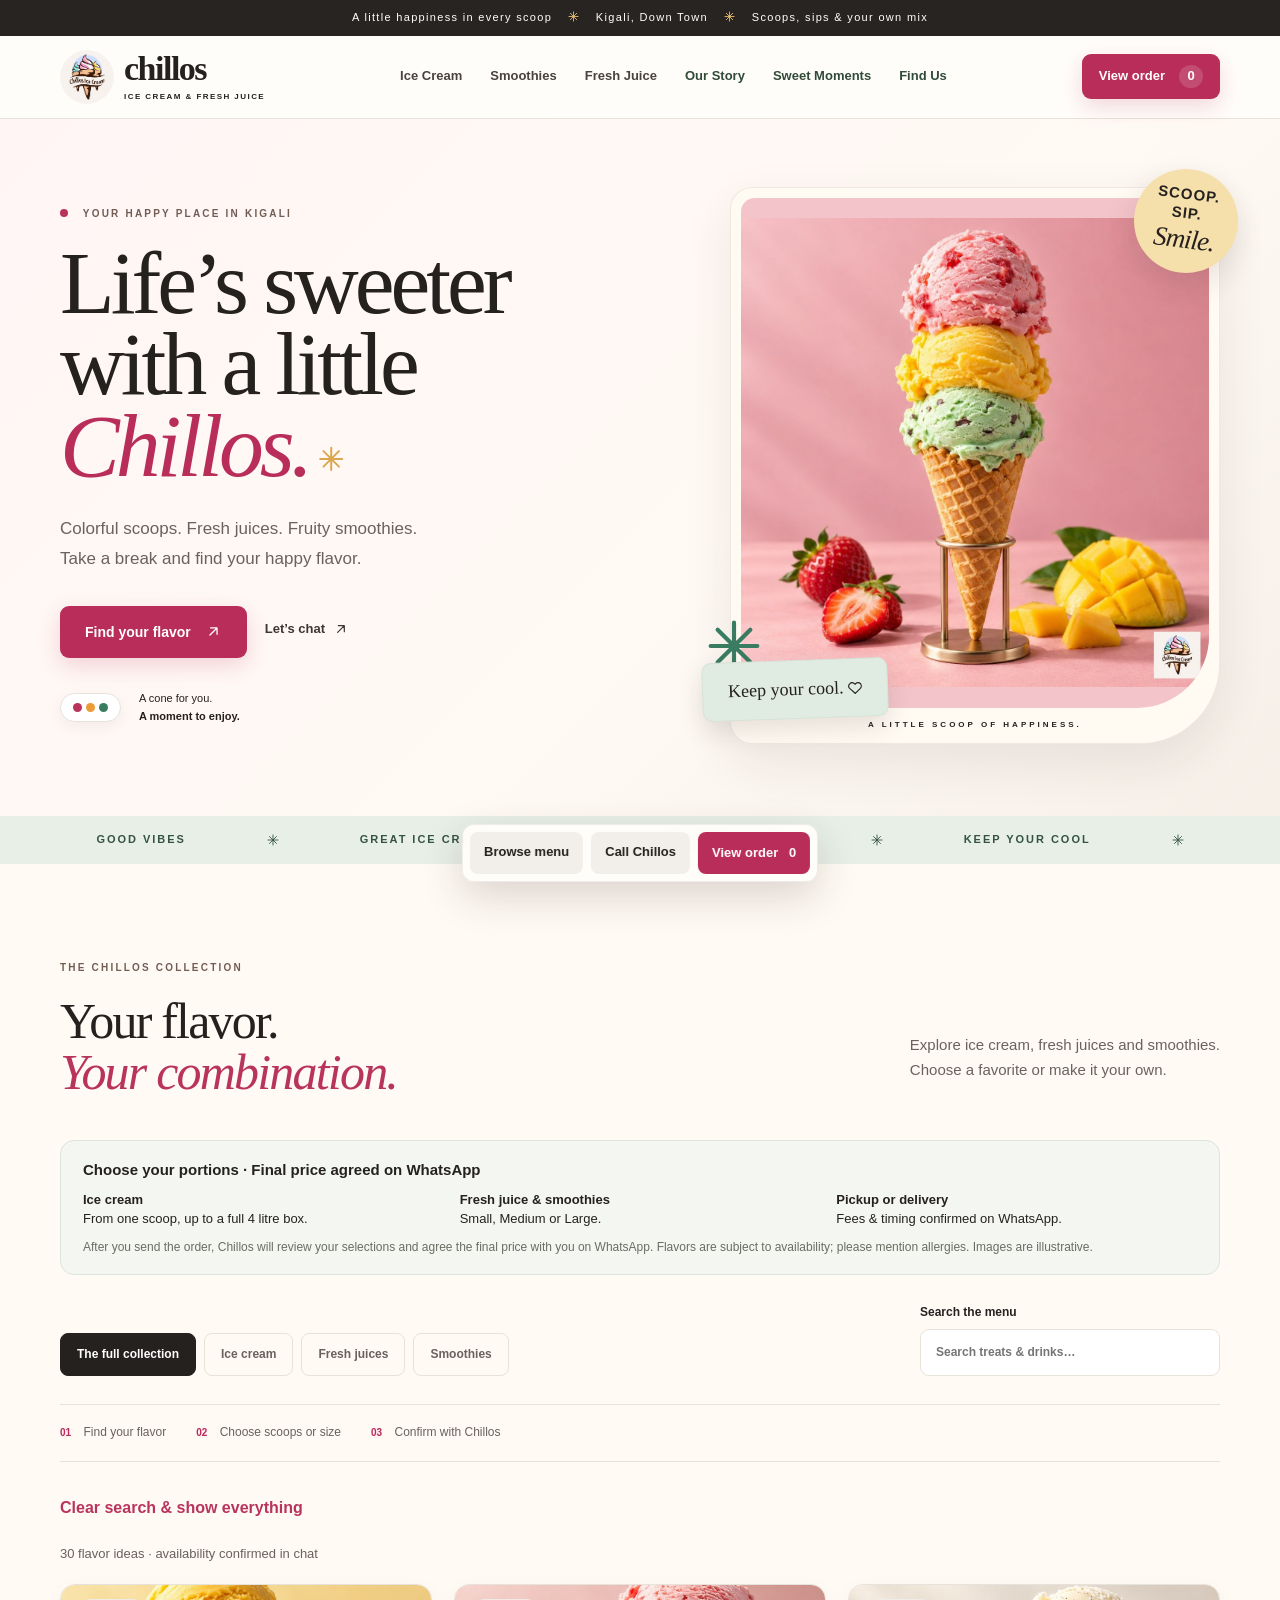
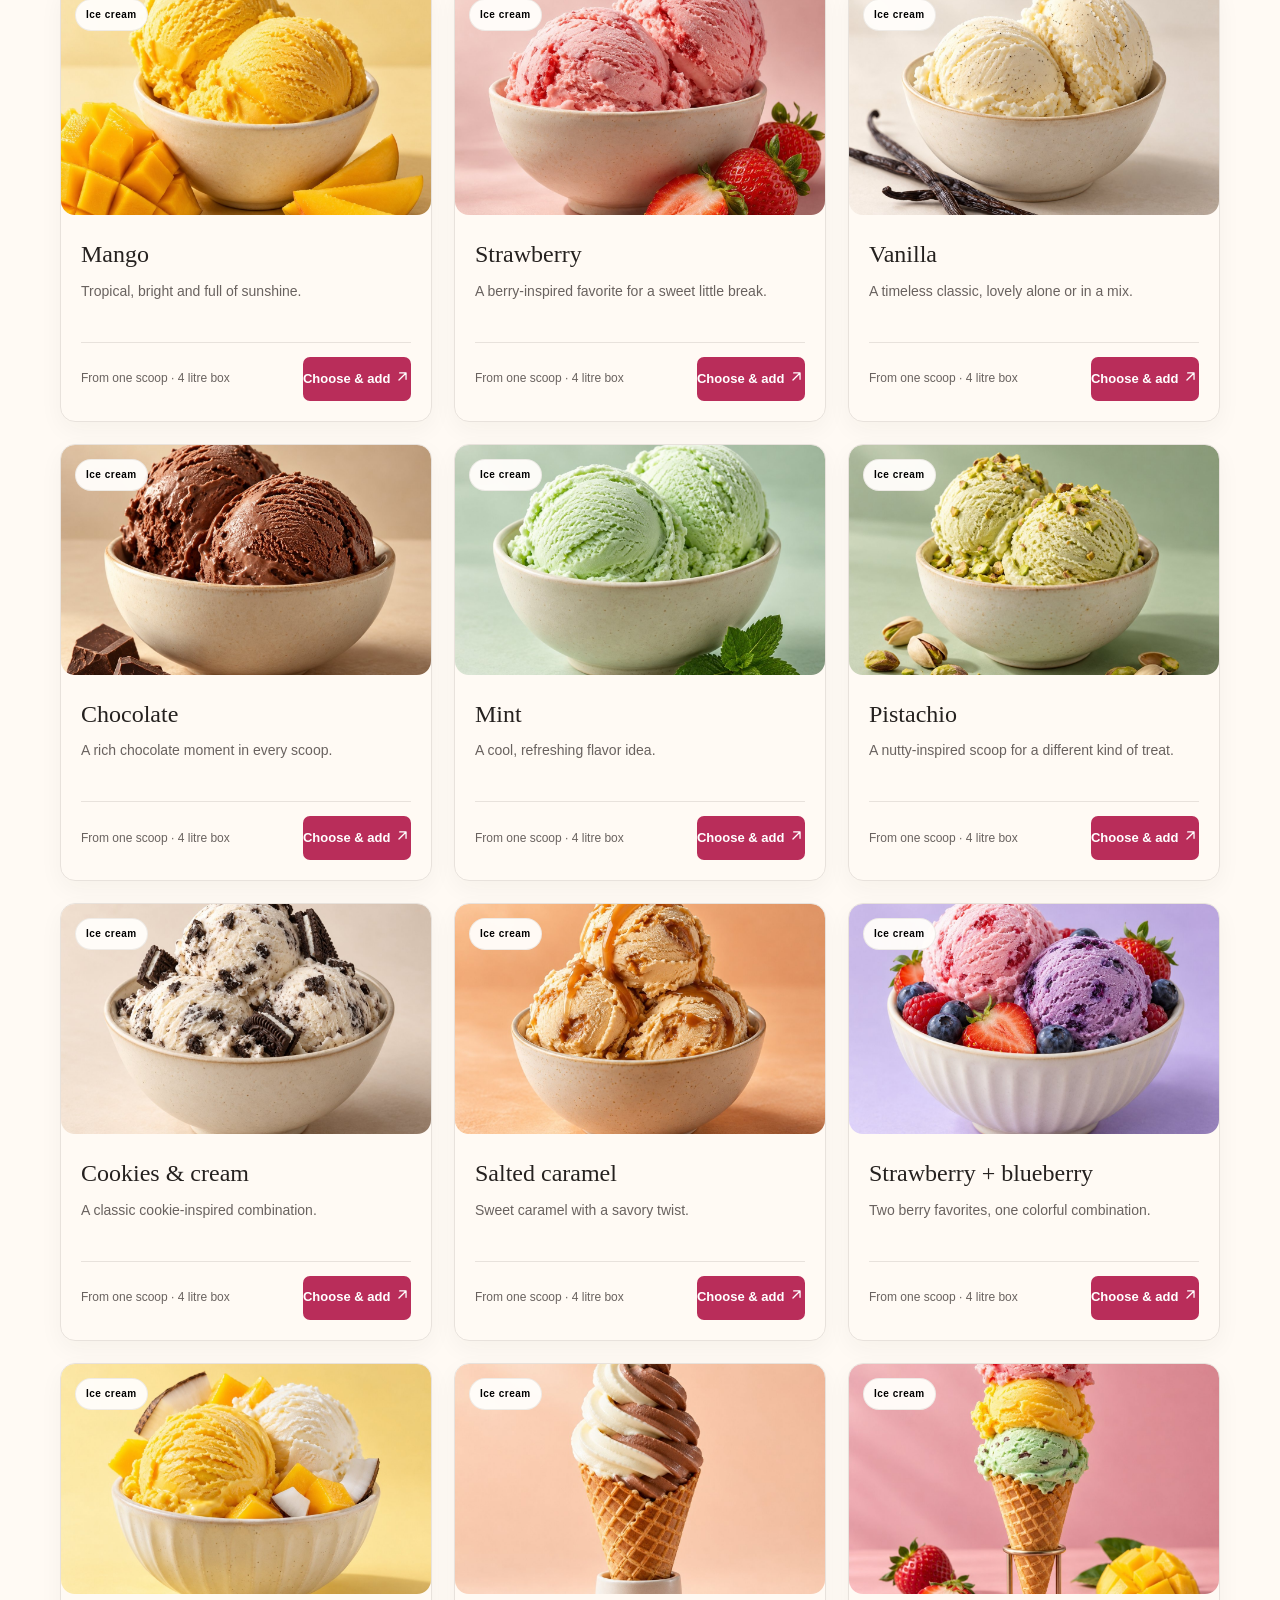
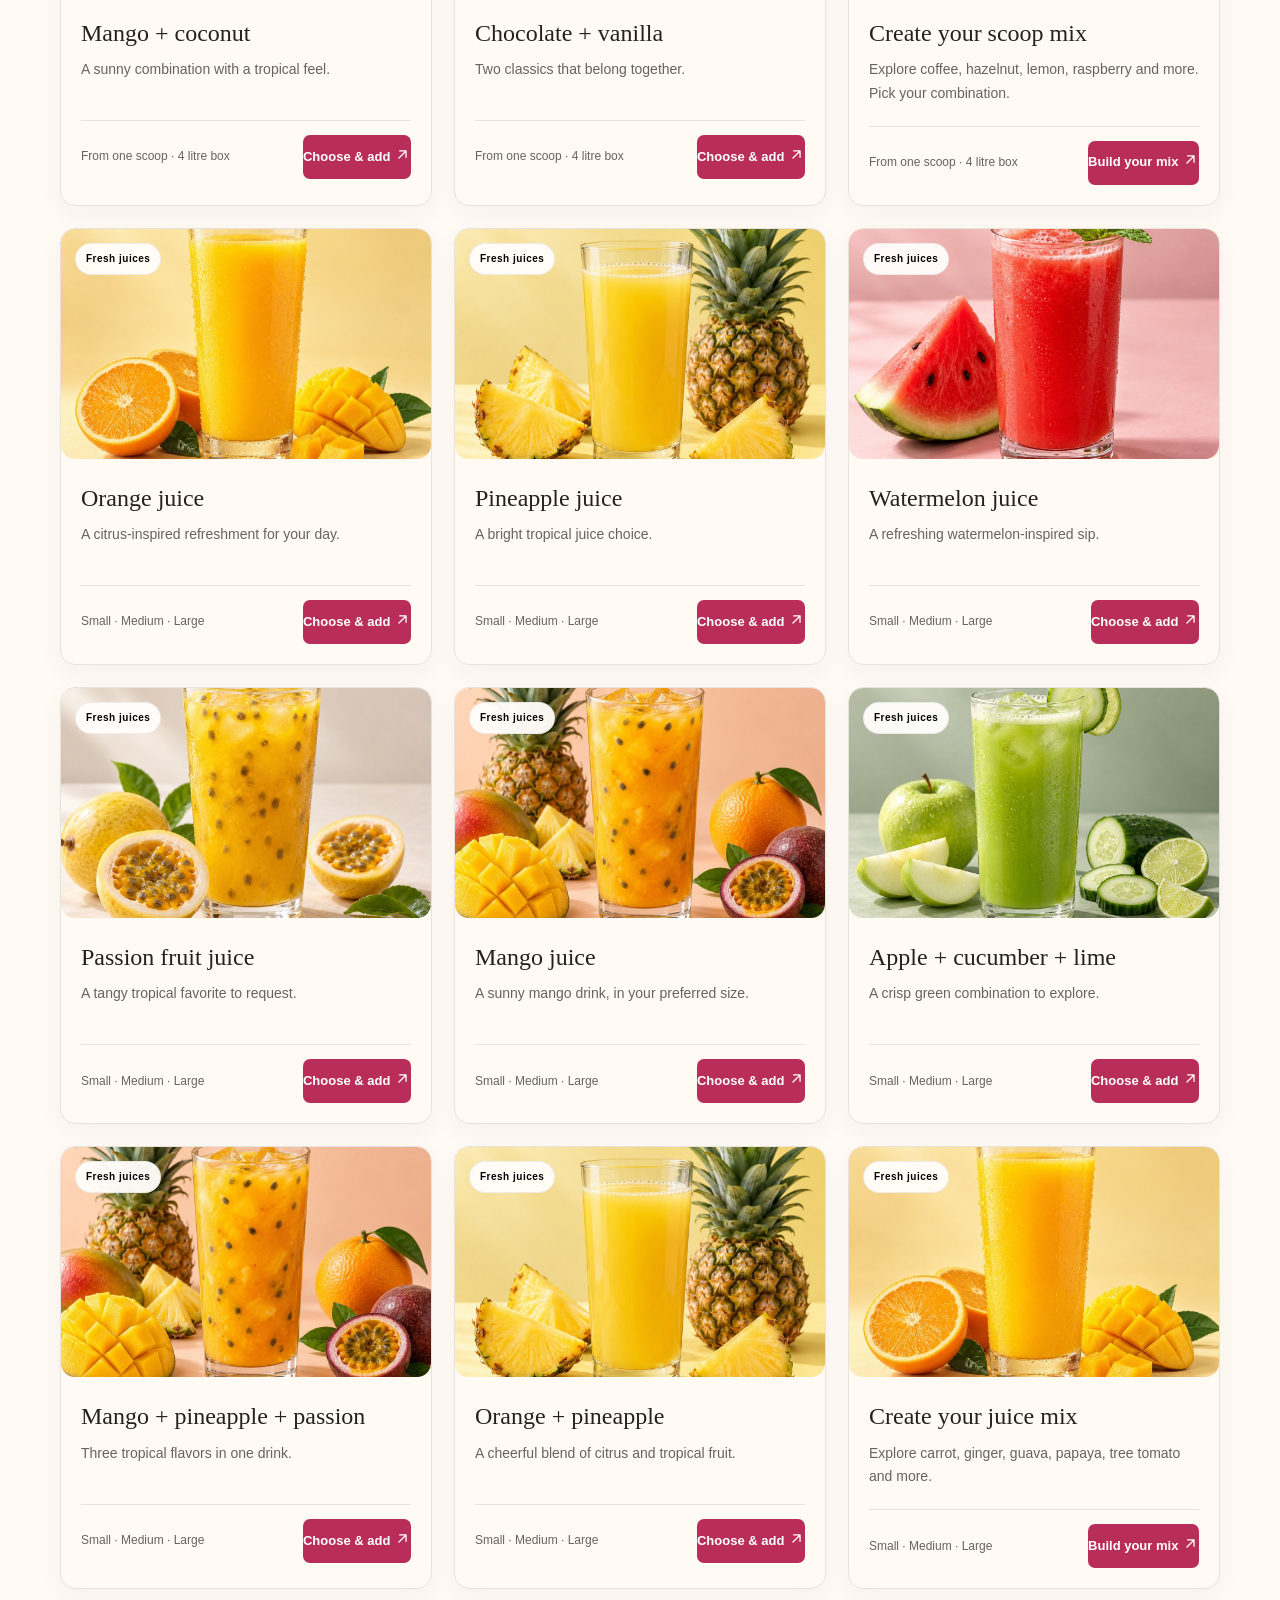
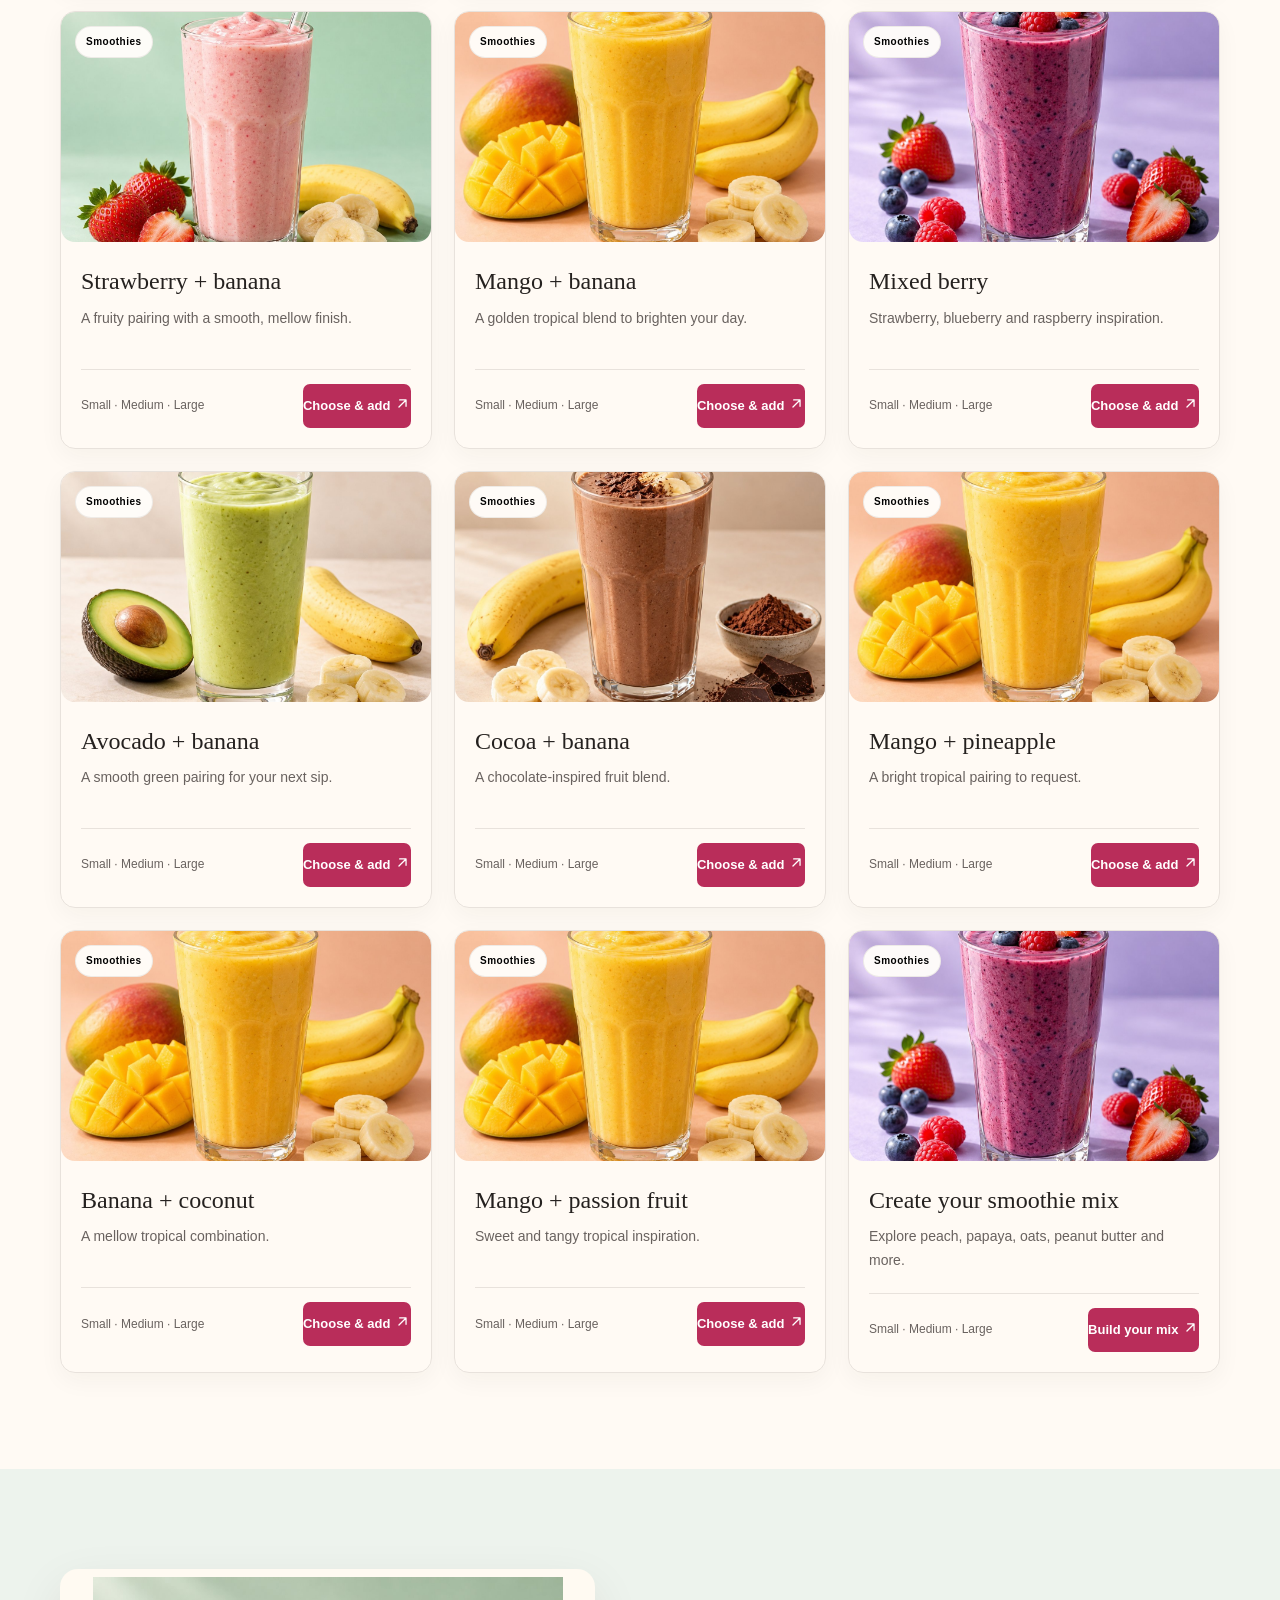
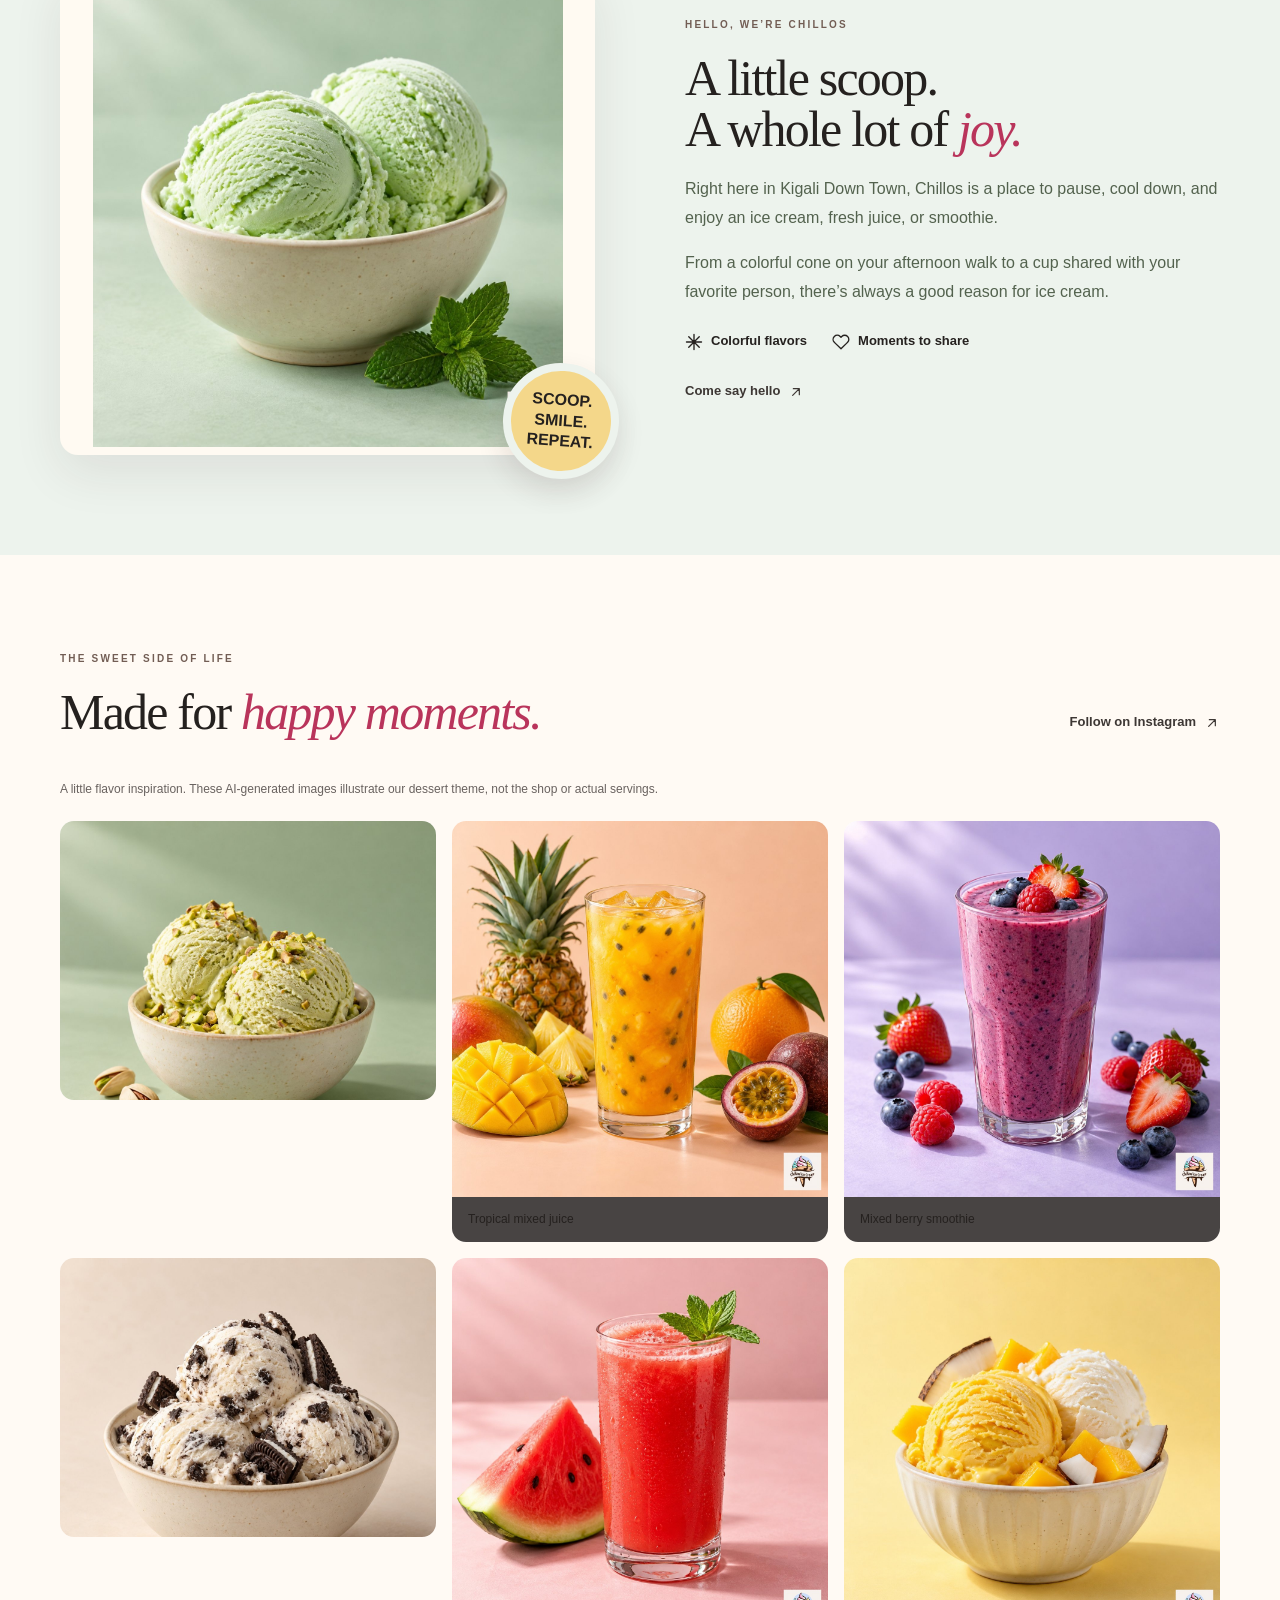
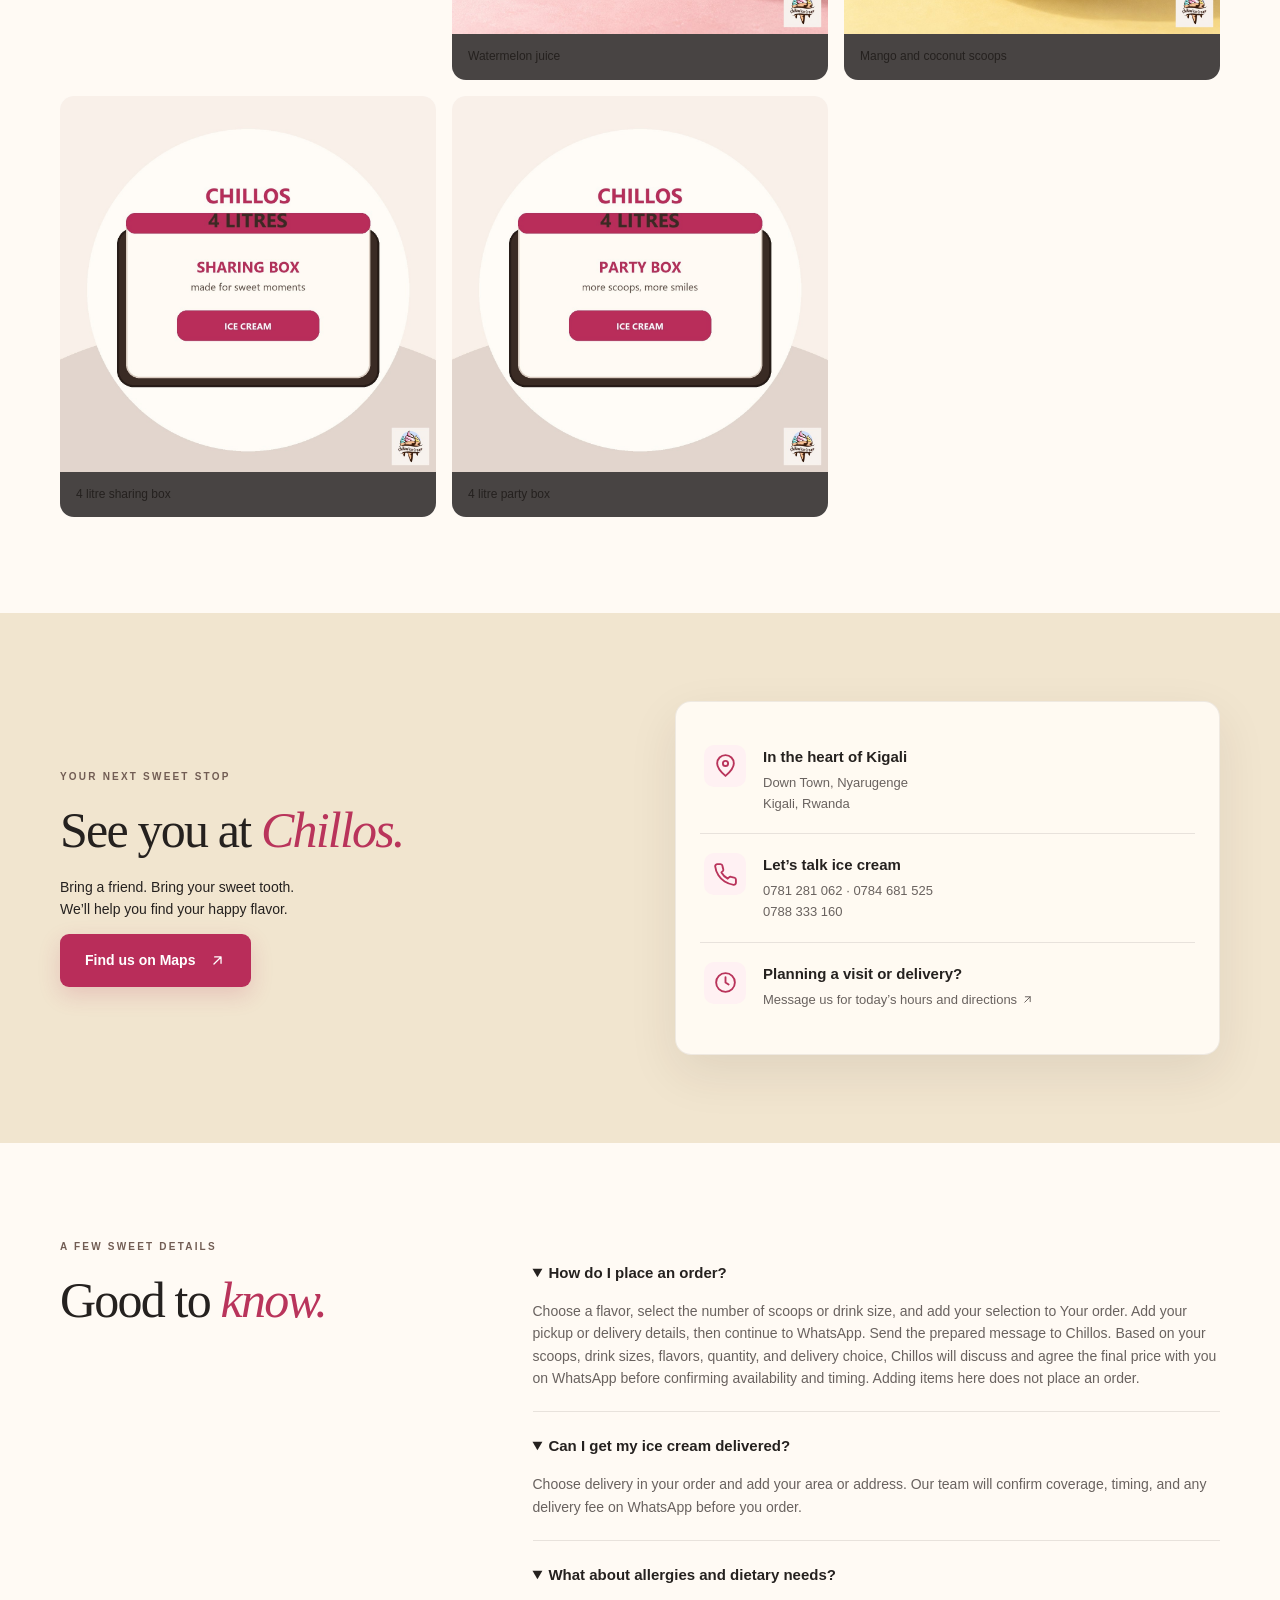
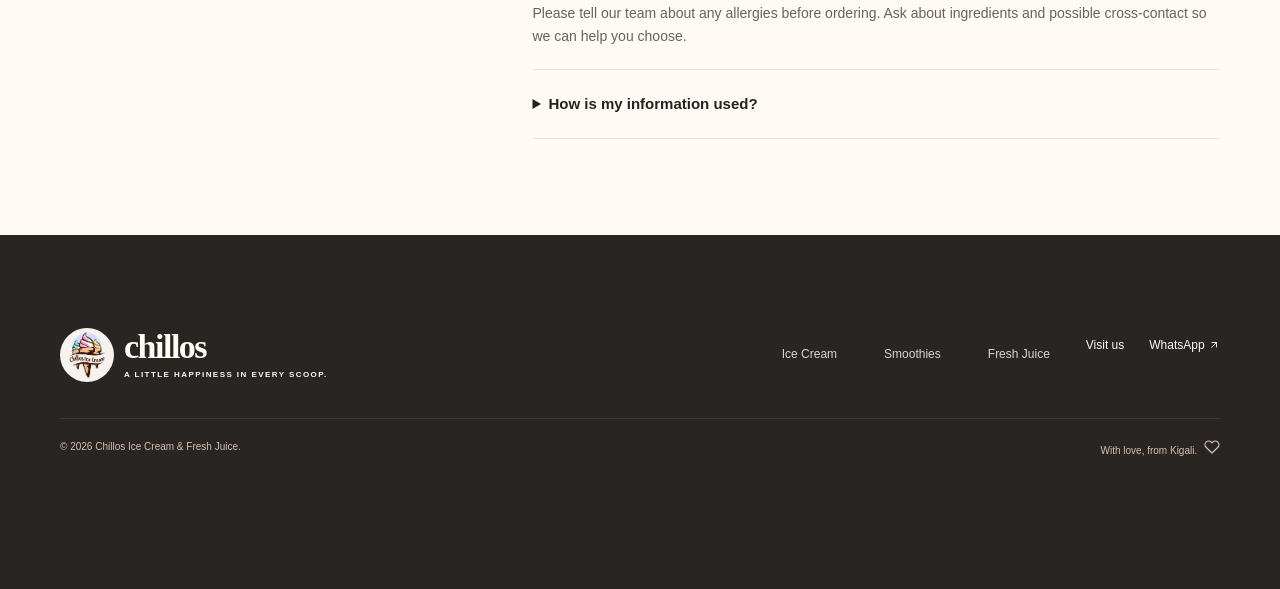
==== commit e4cbd25a: "Add Chillos branding to generated photos Watermark every generated image with the Chillos logo and v" ====
--- a/Chillos Ice Cream & Fresh Juice – Kigali.html
+++ b/Chillos Ice Cream & Fresh Juice – Kigali.html
@@ -3,13 +3,14 @@
 <head>
 <meta charset="utf-8">
 <meta name="viewport" content="width=device-width, initial-scale=1">
-<meta property="og:title" content="Chillos Ice Cream & Fresh Juice | Kigali"><meta property="og:description" content="Explore ice cream, fresh juices, and smoothies. Request your order on WhatsApp."><meta property="og:type" content="website"><meta property="og:image" content="assets/generated/hero.jpg"><meta name="theme-color" content="#ffedf0">
+<meta property="og:title" content="Chillos Ice Cream & Fresh Juice | Kigali"><meta property="og:description" content="Explore ice cream, fresh juices, and smoothies. Request your order on WhatsApp."><meta property="og:type" content="website"><meta property="og:image" content="assets/generated/hero.jpg?v=20261028-2"><meta name="theme-color" content="#ffedf0">
+<meta http-equiv="Cache-Control" content="no-cache, no-store, must-revalidate">
 <title>Chillos Ice Cream & Fresh Juice | A little happiness in Kigali</title>
 <meta name="description" content="Keep your cool with Chillos Ice Cream in Kigali Down Town. Explore flavors, build your order, and confirm pickup or delivery on WhatsApp.">
 <link rel="icon" href="assets/package-logo.png">
-<link rel="stylesheet" href="styles.css">
-<script src="catalog.js" defer></script>
-<script src="script.js" defer></script>
+<link rel="stylesheet" href="styles.css?v=20261028-1">
+<script src="catalog.js?v=20261028-1" defer></script>
+<script src="script.js?v=20261028-2" defer></script>
 </head>
 <body>
 <svg class="icon-sprite" aria-hidden="true" xmlns="http://www.w3.org/2000/svg"><defs>
@@ -32,10 +33,10 @@
 <button class="button basket-button" data-open-cart>View order <span id="cart-count">0</span></button>
 </div></header>
 <main id="main">
-<section class="hero"><div class="wrap hero-grid"><div class="hero-copy"><p class="eyebrow"><span class="dot"></span> YOUR HAPPY PLACE IN KIGALI</p><h1>Life’s sweeter<br>with a little<br><em>Chillos.</em><svg class="spark icon" aria-hidden="true"><use href="#icon-spark"/></svg></h1><p class="intro">Colorful scoops. Fresh juices. Fruity smoothies.<br>Take a break and find your happy flavor.</p><div class="actions"><a class="button" href="#menu">Find your flavor <svg class="icon" aria-hidden="true"><use href="#icon-arrow"/></svg></a><a class="text-link" href="https://wa.me/250781281062" target="_blank" rel="noopener">Let’s chat <svg class="icon" aria-hidden="true"><use href="#icon-arrow"/></svg></a></div><div class="hero-foot"><span class="mini-scoops" aria-hidden="true"><i></i><i></i><i></i></span><p>A cone for you.<br><strong>A moment to enjoy.</strong></p></div></div><div class="hero-visual"><div class="photo-frame"><img src="assets/generated/hero.jpg" alt="Illustration of a cone with strawberry, mango, and mint ice cream" fetchpriority="high"><span class="photo-label">A LITTLE SCOOP OF HAPPINESS.</span></div><div class="hero-seal">SCOOP.<br>SIP.<br><em>Smile.</em></div><svg class="visual-star icon" aria-hidden="true"><use href="#icon-spark"/></svg><div class="floating-note">Keep your cool. <svg class="icon" aria-hidden="true"><use href="#icon-heart"/></svg></div></div></div></section>
+<section class="hero"><div class="wrap hero-grid"><div class="hero-copy"><p class="eyebrow"><span class="dot"></span> YOUR HAPPY PLACE IN KIGALI</p><h1>Life’s sweeter<br>with a little<br><em>Chillos.</em><svg class="spark icon" aria-hidden="true"><use href="#icon-spark"/></svg></h1><p class="intro">Colorful scoops. Fresh juices. Fruity smoothies.<br>Take a break and find your happy flavor.</p><div class="actions"><a class="button" href="#menu">Find your flavor <svg class="icon" aria-hidden="true"><use href="#icon-arrow"/></svg></a><a class="text-link" href="https://wa.me/250781281062" target="_blank" rel="noopener">Let’s chat <svg class="icon" aria-hidden="true"><use href="#icon-arrow"/></svg></a></div><div class="hero-foot"><span class="mini-scoops" aria-hidden="true"><i></i><i></i><i></i></span><p>A cone for you.<br><strong>A moment to enjoy.</strong></p></div></div><div class="hero-visual"><div class="photo-frame"><img src="assets/generated/hero.jpg?v=20261028-2" alt="Illustration of a cone with strawberry, mango, and mint ice cream" fetchpriority="high"><span class="photo-label">A LITTLE SCOOP OF HAPPINESS.</span></div><div class="hero-seal">SCOOP.<br>SIP.<br><em>Smile.</em></div><svg class="visual-star icon" aria-hidden="true"><use href="#icon-spark"/></svg><div class="floating-note">Keep your cool. <svg class="icon" aria-hidden="true"><use href="#icon-heart"/></svg></div></div></div></section>
 <div class="flavor-ribbon" aria-hidden="true"><span>GOOD VIBES</span><svg class="icon"><use href="#icon-spark"/></svg><span>GREAT ICE CREAM</span><svg class="icon"><use href="#icon-spark"/></svg><span>SWEET MOMENTS</span><svg class="icon"><use href="#icon-spark"/></svg><span>KEEP YOUR COOL</span><svg class="icon"><use href="#icon-spark"/></svg></div>
 <section class="section menu-section" id="menu"><div class="wrap"><div class="section-heading"><div><p class="eyebrow">THE CHILLOS COLLECTION</p><h2>Your flavor.<br><em>Your combination.</em></h2></div><p>Explore ice cream, fresh juices and smoothies.<br>Choose a favorite or make it your own.</p></div><aside class="ordering-guide" aria-label="Before you order"><h3>Choose your portions · Final price agreed on WhatsApp</h3><div><p><strong>Ice cream</strong><br>From one scoop, up to a full 4 litre box.</p><p><strong>Fresh juice & smoothies</strong><br>Small, Medium or Large.</p><p><strong>Pickup or delivery</strong><br>Fees &amp; timing confirmed on WhatsApp.</p></div><p>After you send the order, Chillos will review your selections and agree the final price with you on WhatsApp. Flavors are subject to availability; please mention allergies. Images are illustrative.</p></aside><div class="menu-tools"><div class="filters" role="group" aria-label="Filter menu"><button class="filter active" data-filter="all" aria-pressed="true">The full collection</button><button class="filter" data-filter="ice" aria-pressed="false">Ice cream</button><button class="filter" data-filter="juices" aria-pressed="false">Fresh juices</button><button class="filter" data-filter="smoothies" aria-pressed="false">Smoothies</button></div><label class="search"><span>Search the menu</span><input id="search" type="search" placeholder="Search treats & drinks…"></label></div><div class="menu-explainer"><span><b>01</b> Find your flavor</span><span><b>02</b> Choose scoops or size</span><span><b>03</b> Confirm with Chillos</span></div><button id="reset-menu" class="text-button" type="button">Clear search & show everything</button><p id="result-count" class="result-count" role="status"></p><div class="product-grid" id="products"></div><p id="no-results" hidden>No matching treats or drinks. Try another search or choose The full collection.</p><noscript><p>Explore ice cream, fresh juices, and smoothies. <a href="https://wa.me/250781281062">Message us on WhatsApp to order.</a></p></noscript></div></section>
-<section class="story-section" id="story"><div class="wrap story-grid"><div class="story-image"><img src="assets/generated/mint.jpg" alt="Illustration of mint ice cream with fresh mint" loading="lazy"><span class="story-seal">SCOOP.<br>SMILE.<br>REPEAT.</span></div><div class="story-copy"><p class="eyebrow">HELLO, WE’RE CHILLOS</p><h2>A little scoop.<br>A whole lot of <em>joy.</em></h2><p>Right here in Kigali Down Town, Chillos is a place to pause, cool down, and enjoy an ice cream, fresh juice, or smoothie.</p><p>From a colorful cone on your afternoon walk to a cup shared with your favorite person, there’s always a good reason for ice cream.</p><div class="story-points"><span><svg class="icon" aria-hidden="true"><use href="#icon-spark"/></svg> Colorful flavors</span><span><svg class="icon" aria-hidden="true"><use href="#icon-heart"/></svg> Moments to share</span></div><a class="text-link" href="#visit">Come say hello <svg class="icon" aria-hidden="true"><use href="#icon-arrow"/></svg></a></div></div></section>
+<section class="story-section" id="story"><div class="wrap story-grid"><div class="story-image"><img src="assets/generated/mint.jpg?v=20261028-2" alt="Illustration of mint ice cream with fresh mint" loading="lazy"><span class="story-seal">SCOOP.<br>SMILE.<br>REPEAT.</span></div><div class="story-copy"><p class="eyebrow">HELLO, WE’RE CHILLOS</p><h2>A little scoop.<br>A whole lot of <em>joy.</em></h2><p>Right here in Kigali Down Town, Chillos is a place to pause, cool down, and enjoy an ice cream, fresh juice, or smoothie.</p><p>From a colorful cone on your afternoon walk to a cup shared with your favorite person, there’s always a good reason for ice cream.</p><div class="story-points"><span><svg class="icon" aria-hidden="true"><use href="#icon-spark"/></svg> Colorful flavors</span><span><svg class="icon" aria-hidden="true"><use href="#icon-heart"/></svg> Moments to share</span></div><a class="text-link" href="#visit">Come say hello <svg class="icon" aria-hidden="true"><use href="#icon-arrow"/></svg></a></div></div></section>
 <section class="section" id="moments"><div class="wrap"><div class="section-heading"><div><p class="eyebrow">THE SWEET SIDE OF LIFE</p><h2>Made for <em>happy moments.</em></h2></div><a class="text-link" href="https://www.instagram.com/chillos.ice.cream/" target="_blank" rel="noopener">Follow on Instagram <svg class="icon" aria-hidden="true"><use href="#icon-arrow"/></svg></a></div><p class="gallery-note">A little flavor inspiration. These AI-generated images illustrate our dessert theme, not the shop or actual servings.</p><div class="gallery"><button data-gallery="assets/generated/pistachio.jpg" aria-label="View Pistachio ice cream"><img src="assets/generated/pistachio.jpg" alt="Pistachio ice cream inspiration" loading="lazy"><span>Pistachio ice cream</span></button><button data-gallery="assets/generated/tropical-juice.jpg" aria-label="View Tropical mixed juice"><img src="assets/generated/tropical-juice.jpg" alt="Tropical mixed juice inspiration" loading="lazy"><span>Tropical mixed juice</span></button><button data-gallery="assets/generated/berry-smoothie.jpg" aria-label="View Mixed berry smoothie"><img src="assets/generated/berry-smoothie.jpg" alt="Mixed berry smoothie inspiration" loading="lazy"><span>Mixed berry smoothie</span></button><button data-gallery="assets/generated/cookies-cream.jpg" aria-label="View Cookies and cream ice cream"><img src="assets/generated/cookies-cream.jpg" alt="Cookies and cream ice cream inspiration" loading="lazy"><span>Cookies and cream ice cream</span></button><button data-gallery="assets/generated/watermelon-juice.jpg" aria-label="View Watermelon juice"><img src="assets/generated/watermelon-juice.jpg" alt="Watermelon juice inspiration" loading="lazy"><span>Watermelon juice</span></button><button data-gallery="assets/generated/tropical-mix.jpg" aria-label="View Mango and coconut scoops"><img src="assets/generated/tropical-mix.jpg" alt="Mango and coconut scoops inspiration" loading="lazy"><span>Mango and coconut scoops</span></button><button data-gallery="assets/generated/four-litre-box.jpg" aria-label="View the 4 litre ice cream box"><img src="assets/generated/four-litre-box.jpg" alt="Four litre Chillos ice cream box inspiration" loading="lazy"><span>4 litre sharing box</span></button><button data-gallery="assets/generated/four-litre-party.jpg" aria-label="View the 4 litre party box"><img src="assets/generated/four-litre-party.jpg" alt="Four litre Chillos ice cream party box inspiration" loading="lazy"><span>4 litre party box</span></button></div></div></section>
 <section class="visit-section" id="visit"><div class="wrap visit-grid"><div><p class="eyebrow">YOUR NEXT SWEET STOP</p><h2>See you at <em>Chillos.</em></h2><p>Bring a friend. Bring your sweet tooth.<br>We’ll help you find your happy flavor.</p><a class="button" href="https://www.google.com/maps/search/?api=1&query=Chillos+Ice+Cream+Kigali+Nyarugenge" target="_blank" rel="noopener">Find us on Maps <svg class="icon" aria-hidden="true"><use href="#icon-arrow"/></svg></a></div><div class="contact-card"><div><span class="contact-icon"><svg class="icon" aria-hidden="true"><use href="#icon-map"/></svg></span><div><h3>In the heart of Kigali</h3><p>Down Town, Nyarugenge<br>Kigali, Rwanda</p></div></div><div><span class="contact-icon"><svg class="icon" aria-hidden="true"><use href="#icon-phone"/></svg></span><div><h3>Let’s talk ice cream</h3><p><a href="tel:+250781281062">0781 281 062</a> · <a href="tel:+250784681525">0784 681 525</a><br><a href="tel:+250788333160">0788 333 160</a></p></div></div><div><span class="contact-icon"><svg class="icon" aria-hidden="true"><use href="#icon-clock"/></svg></span><div><h3>Planning a visit or delivery?</h3><p><a href="https://wa.me/250781281062?text=Hi%20Chillos!%20What%20are%20your%20opening%20hours%20today%3F" target="_blank" rel="noopener">Message us for today’s hours and directions <svg class="icon" aria-hidden="true"><use href="#icon-arrow"/></svg></a></p></div></div></div></div></section>
 <section class="section faq-section"><div class="wrap faq-grid"><div><p class="eyebrow">A FEW SWEET DETAILS</p><h2>Good to <em>know.</em></h2></div><div><details open><summary>How do I place an order?</summary><p>Choose a flavor, select the number of scoops or drink size, and add your selection to Your order. Add your pickup or delivery details, then continue to WhatsApp. Send the prepared message to Chillos. Based on your scoops, drink sizes, flavors, quantity, and delivery choice, Chillos will discuss and agree the final price with you on WhatsApp before confirming availability and timing. Adding items here does not place an order.</p></details><details open><summary>Can I get my ice cream delivered?</summary><p>Choose delivery in your order and add your area or address. Our team will confirm coverage, timing, and any delivery fee on WhatsApp before you order.</p></details><details open><summary>What about allergies and dietary needs?</summary><p>Please tell our team about any allergies before ordering. Ask about ingredients and possible cross-contact so we can help you choose.</p></details><details><summary>How is my information used?</summary><p>Your basket is saved in this browser until you remove its items or clear site data. This static website does not save customer details to a server. Your name, phone, address, and notes are passed to WhatsApp when you continue and are sent to Chillos when you send the message. Ask Chillos on 0781 281 062 about its message retention or deletion practices. WhatsApp’s privacy terms also apply.</p></details></div></div></section>
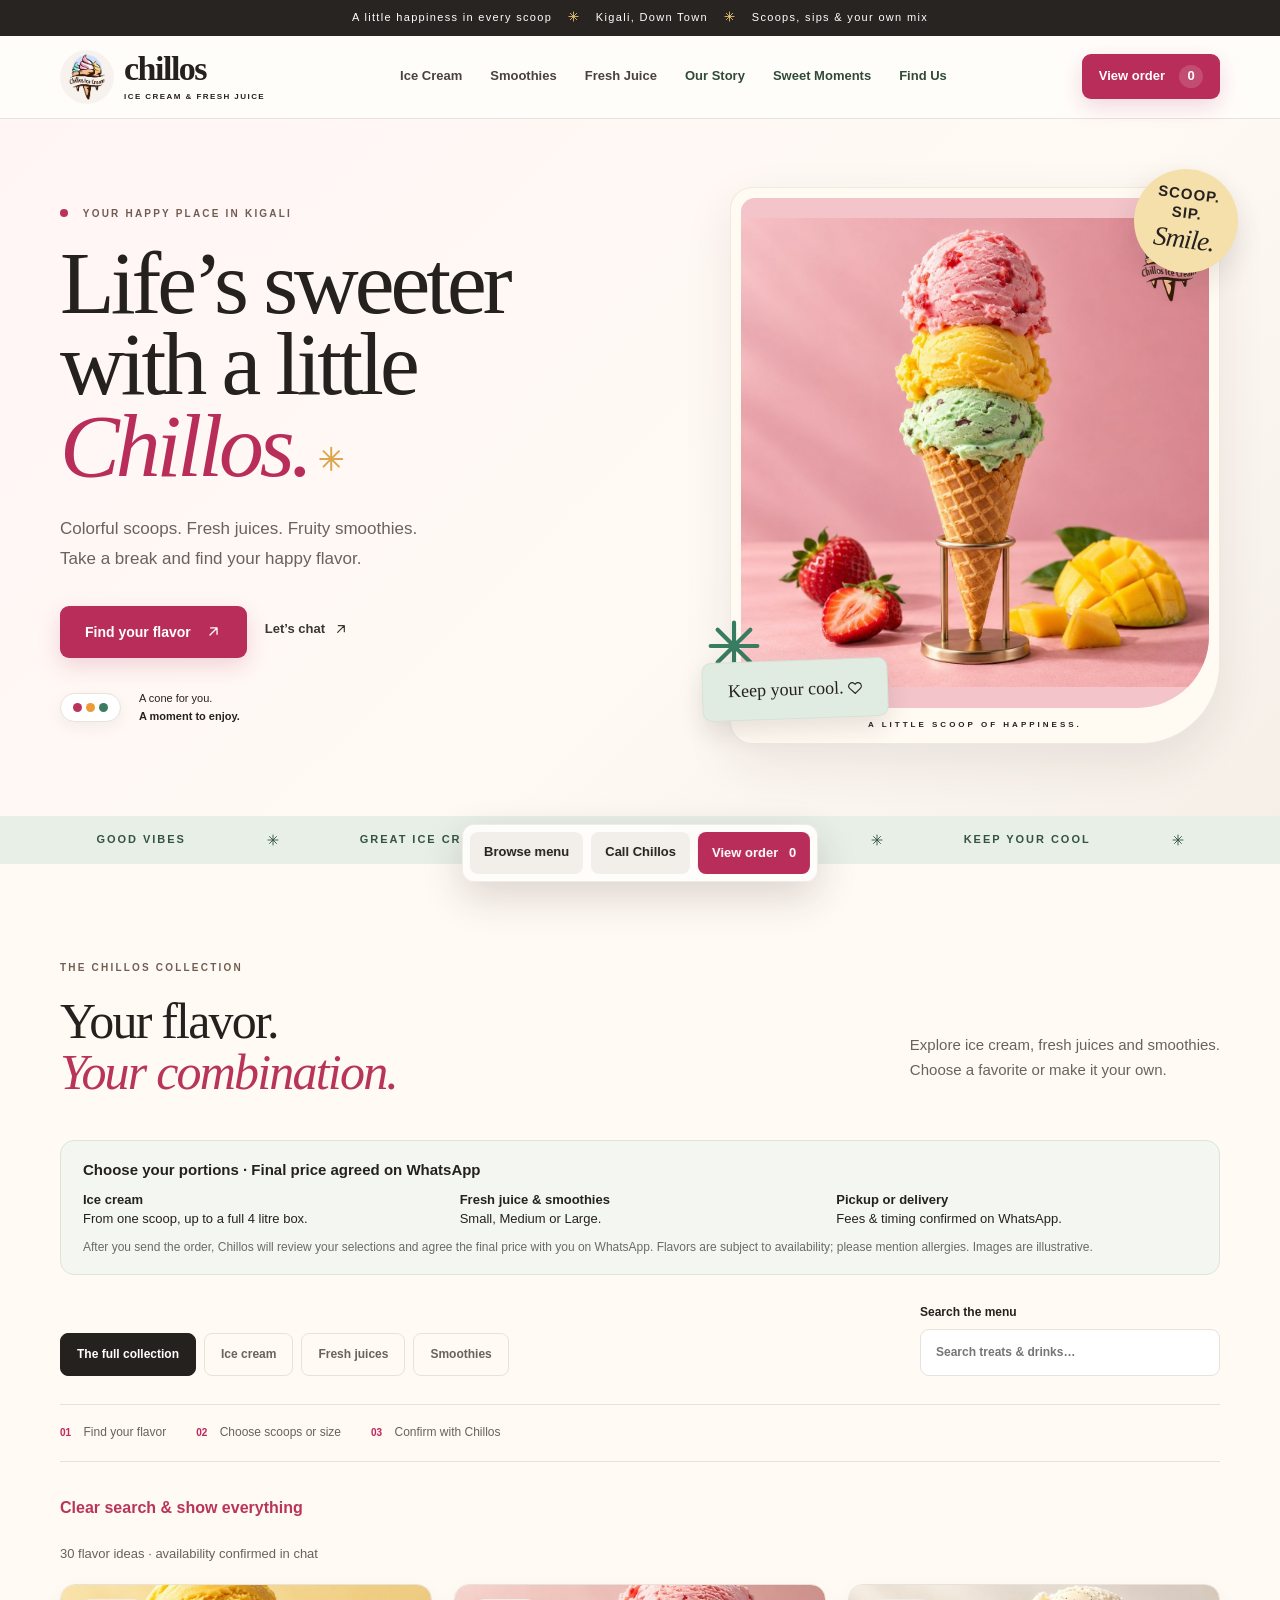
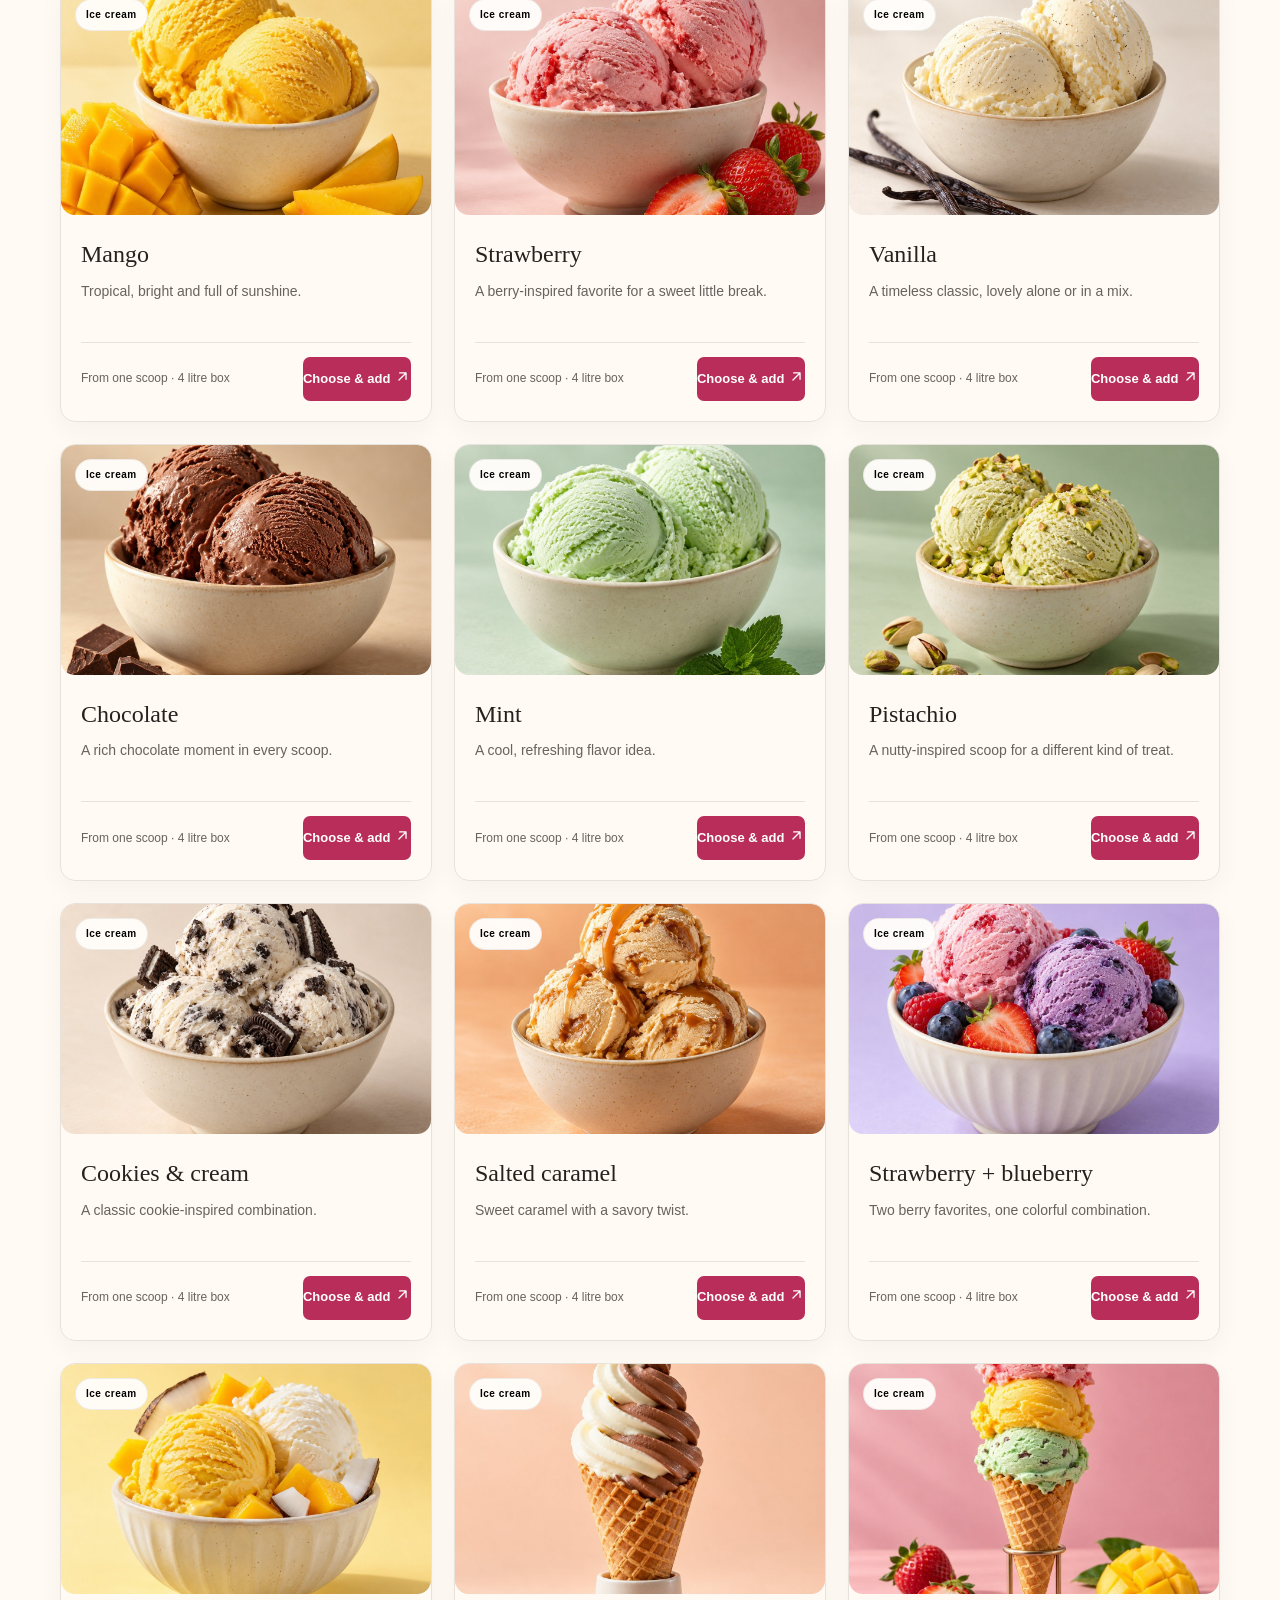
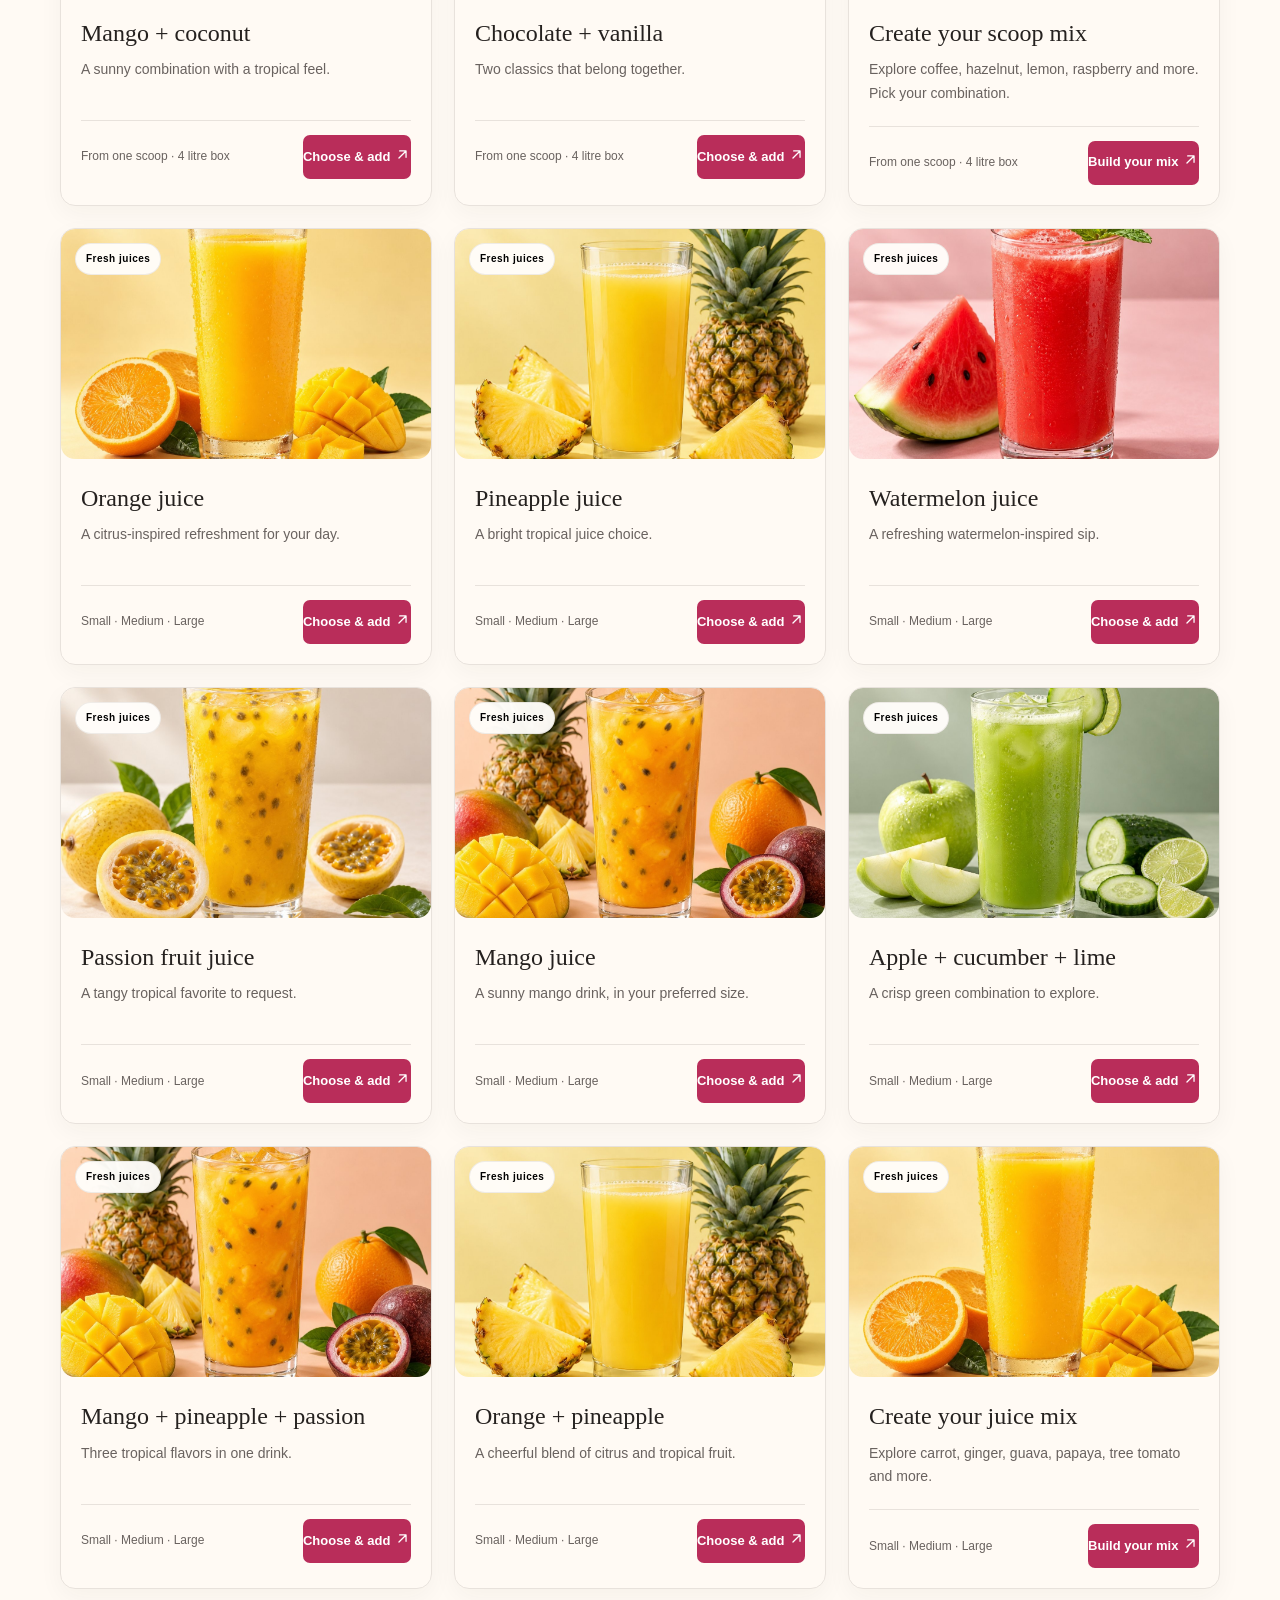
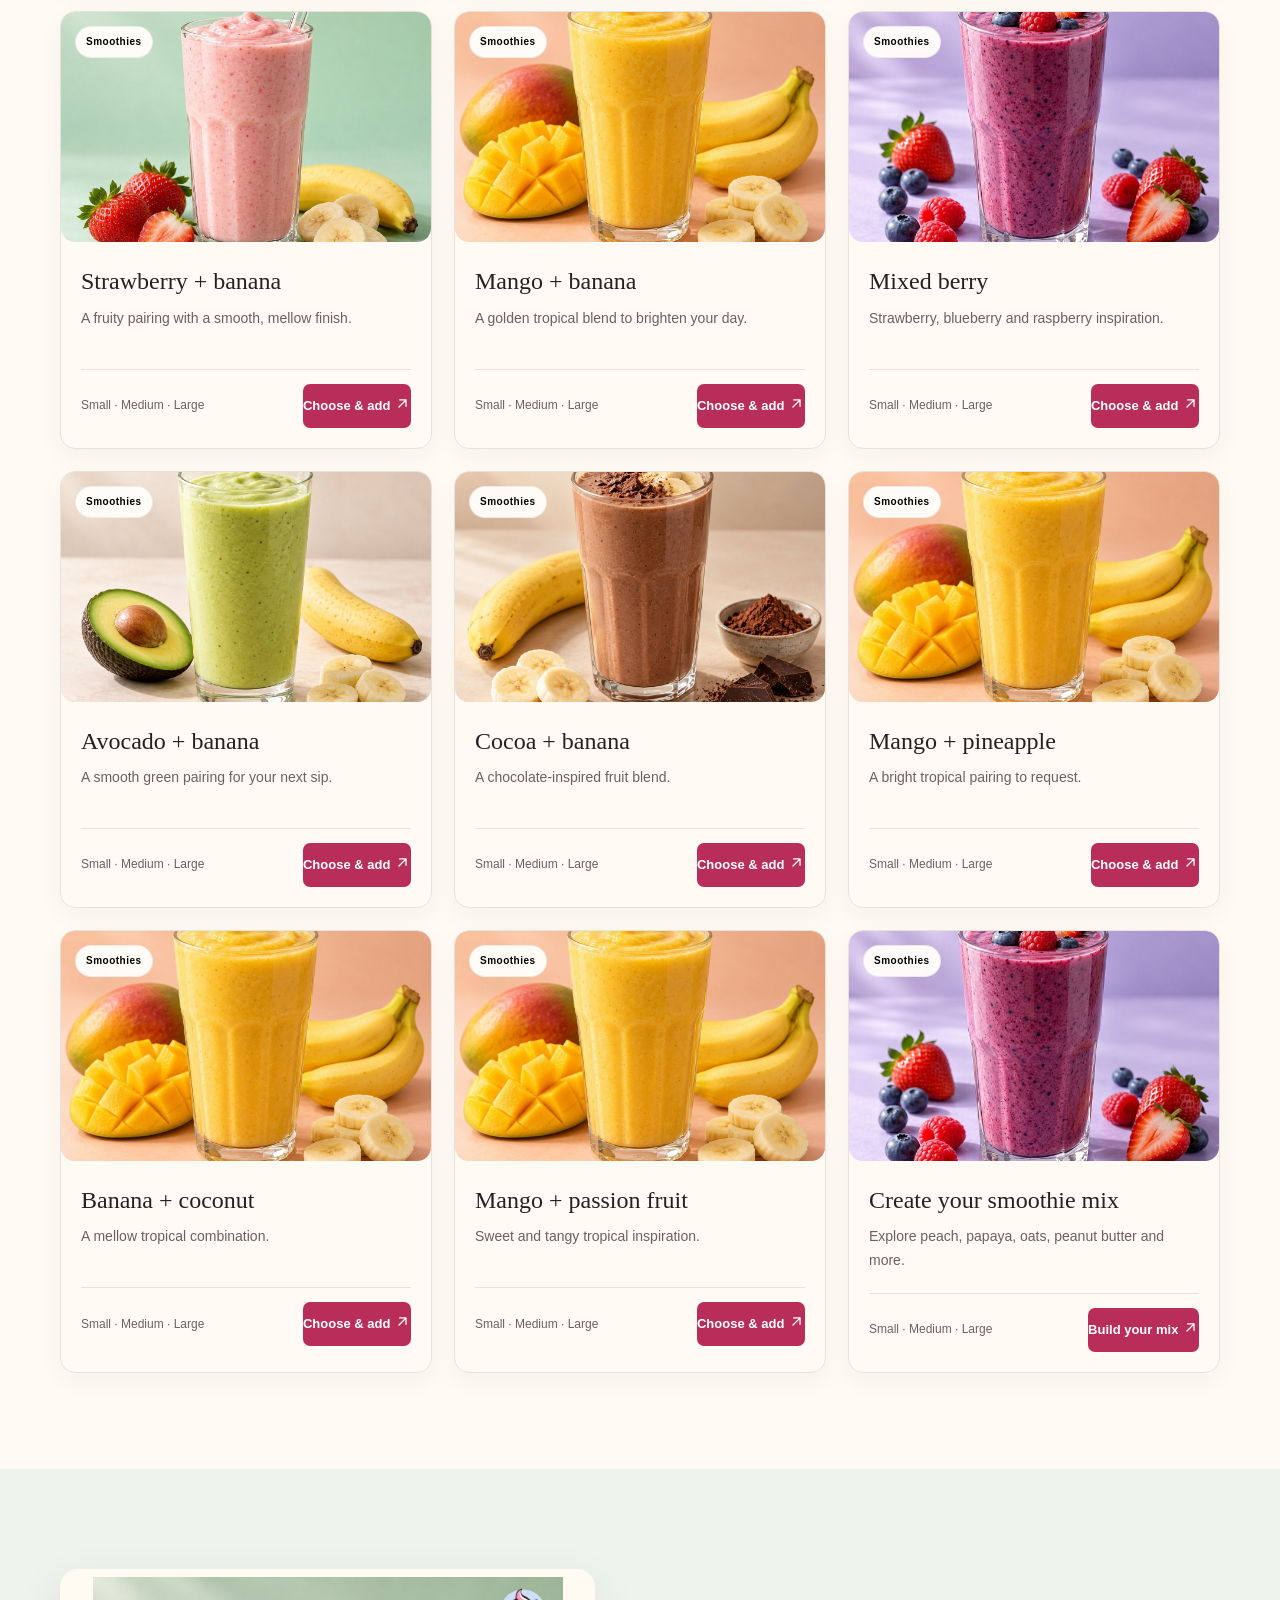
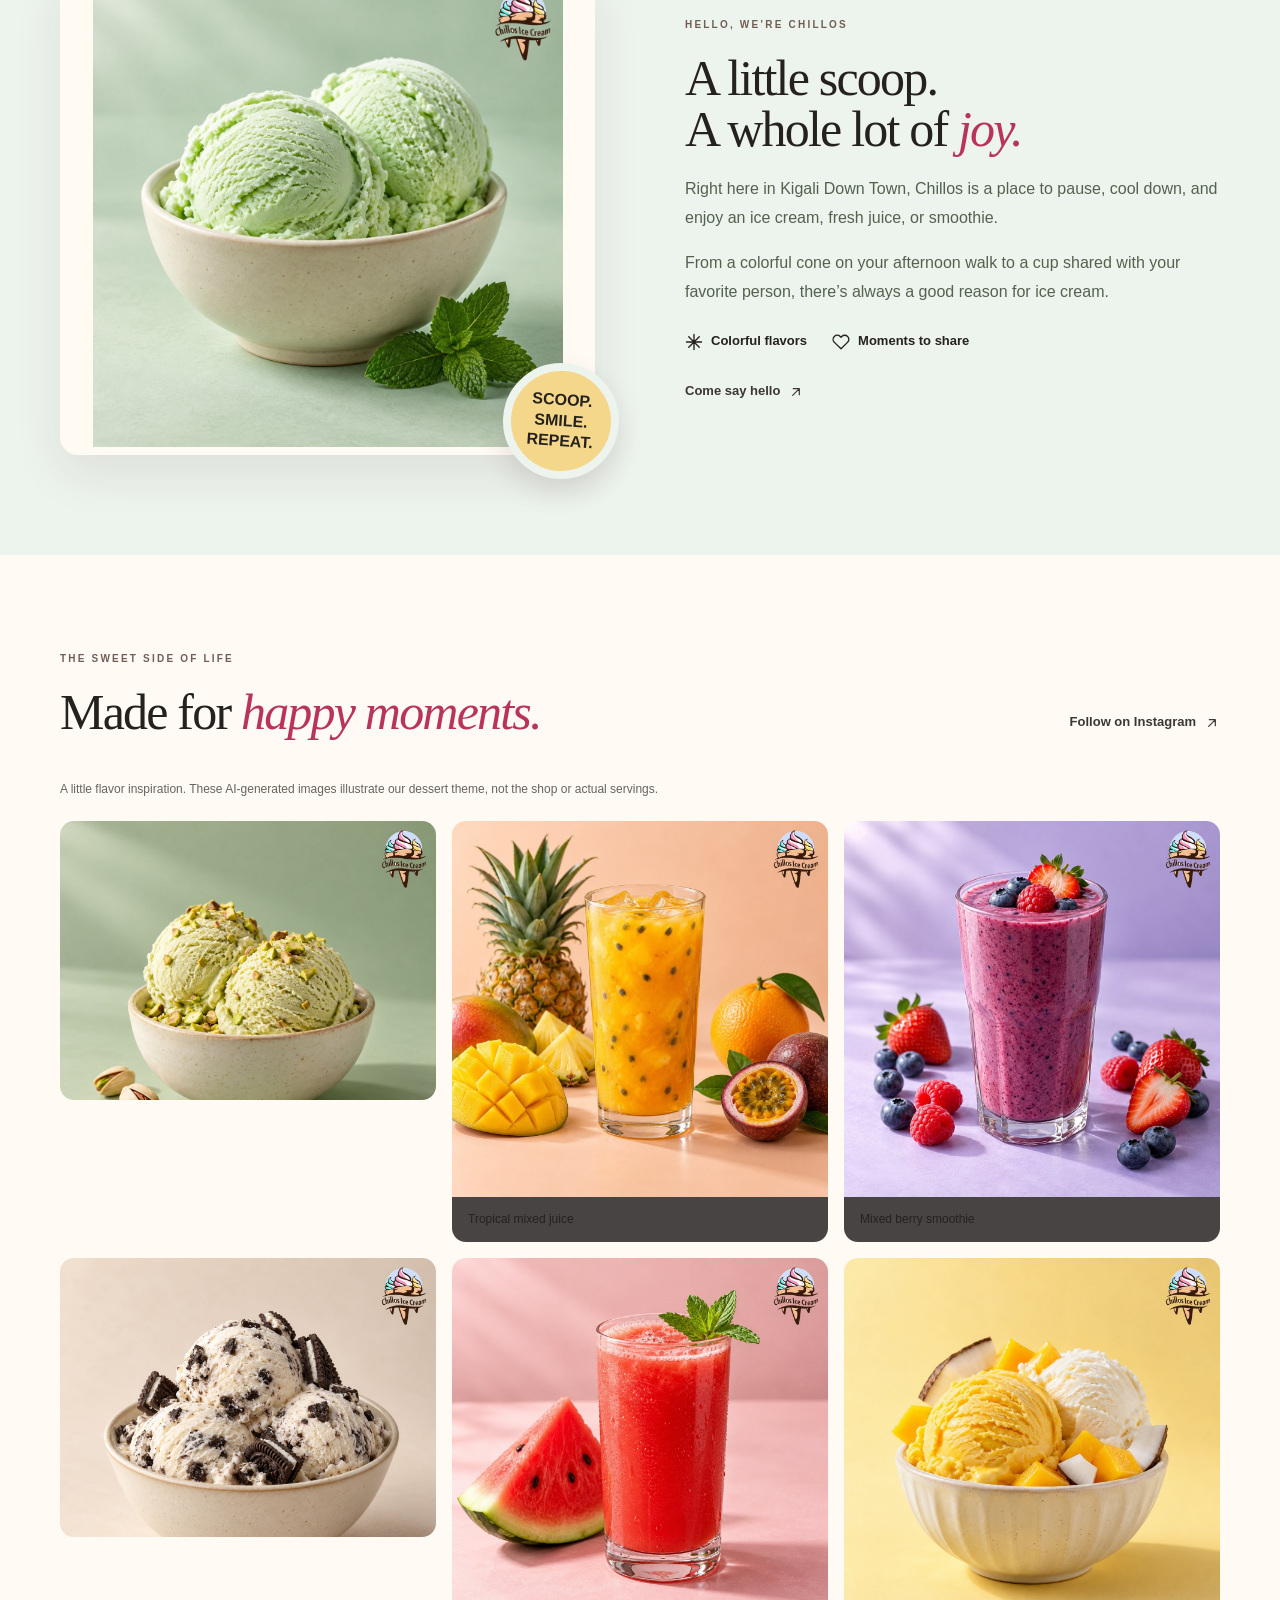
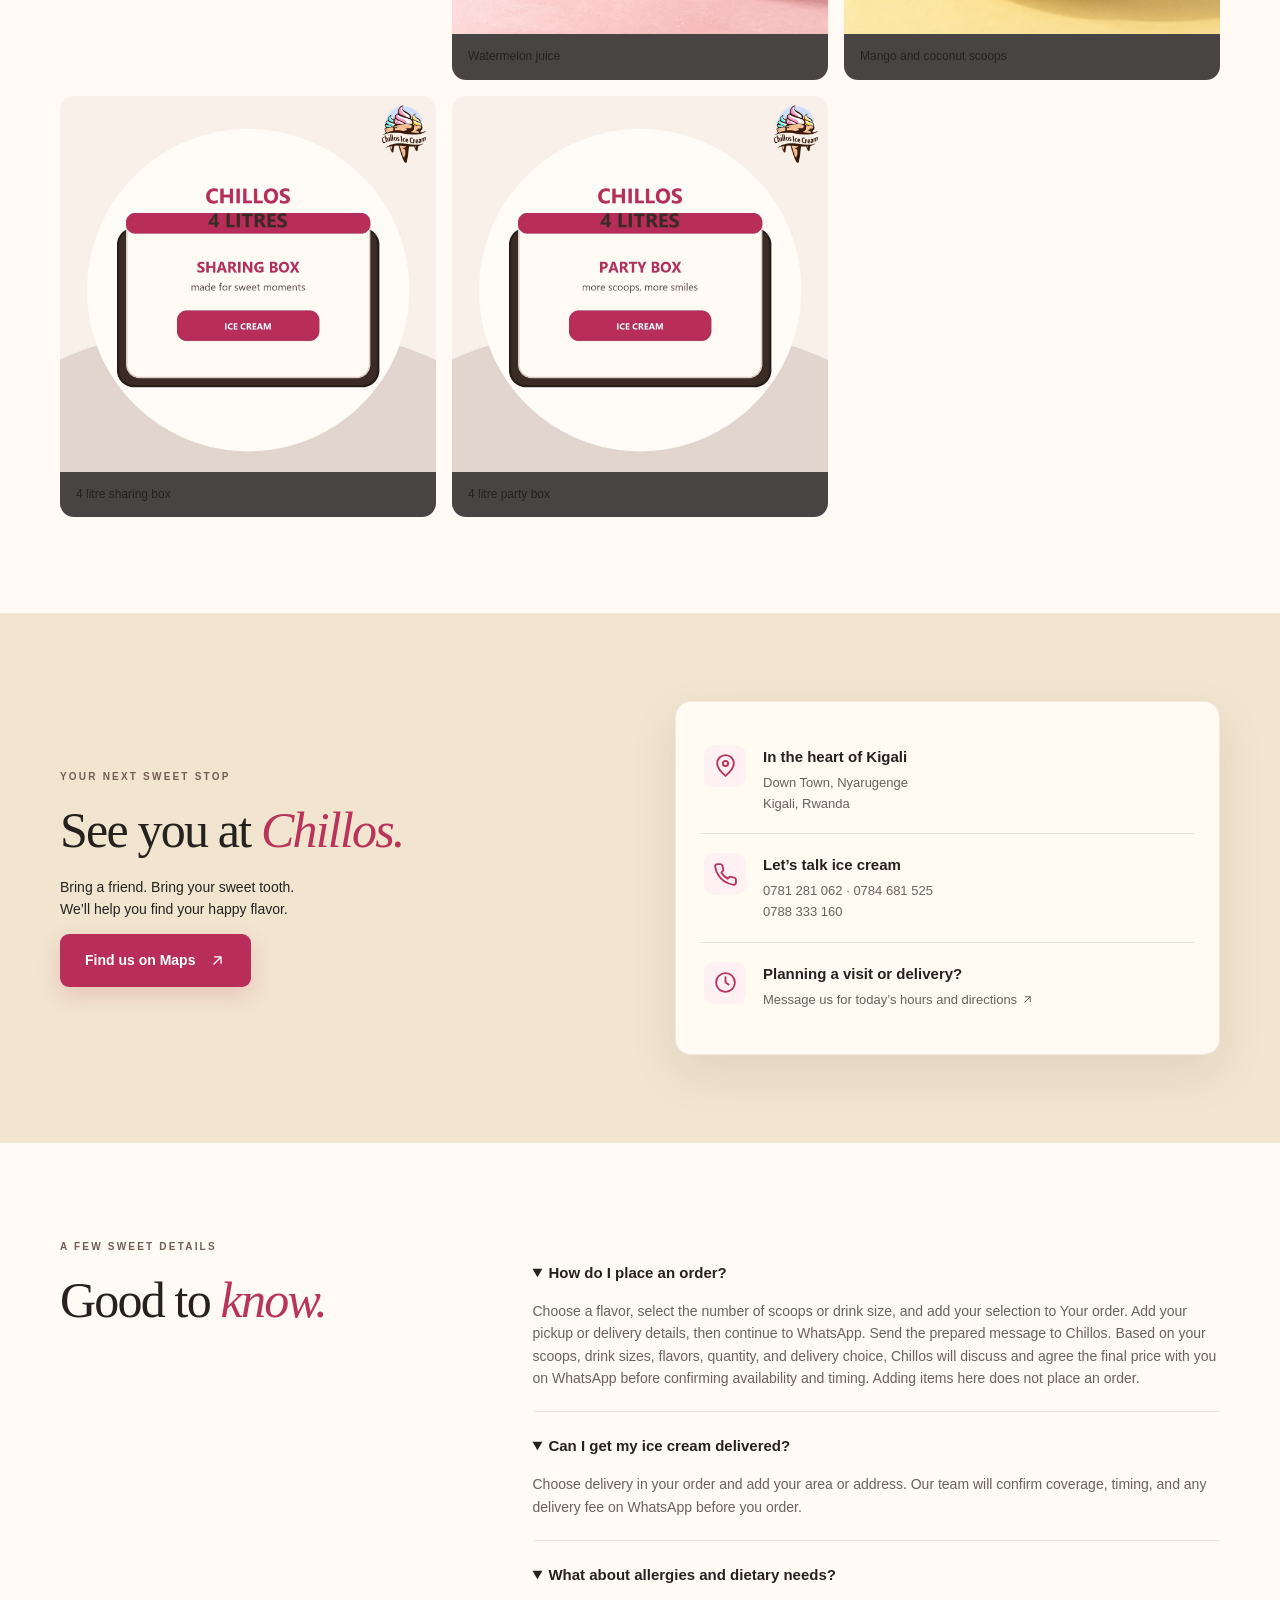
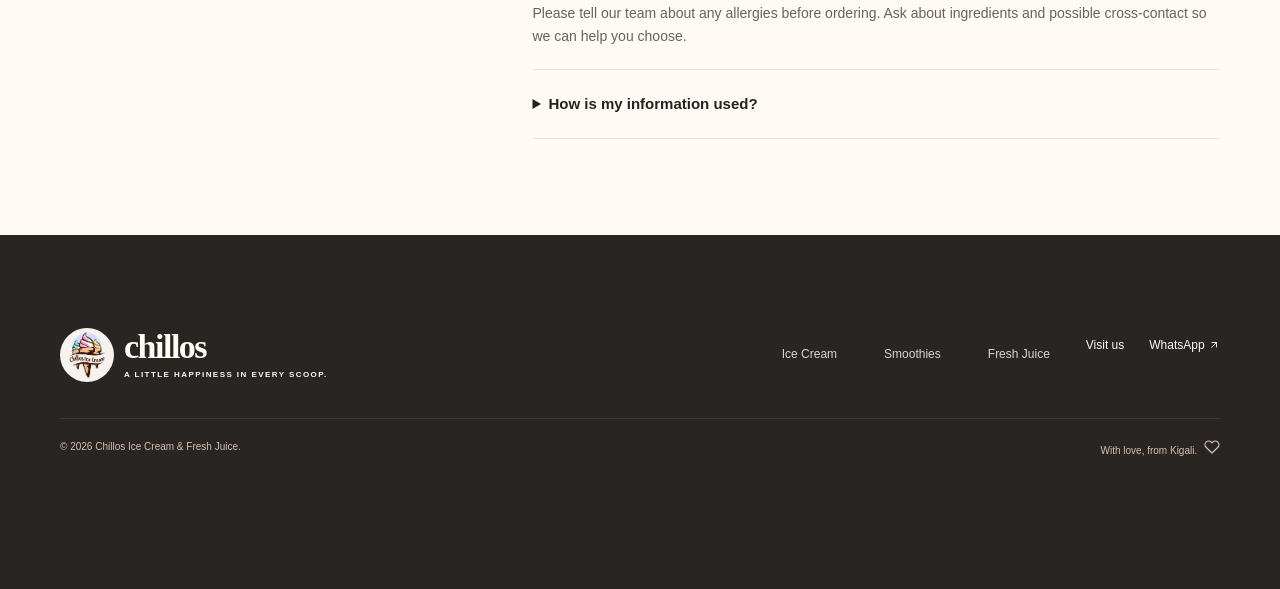
==== commit b85b578f: "Move transparent Chillos branding to upper-right Use a transparent Chillos logo in the upper-right c" ====
--- a/Chillos Ice Cream & Fresh Juice – Kigali.html
+++ b/Chillos Ice Cream & Fresh Juice – Kigali.html
@@ -3,14 +3,14 @@
 <head>
 <meta charset="utf-8">
 <meta name="viewport" content="width=device-width, initial-scale=1">
-<meta property="og:title" content="Chillos Ice Cream & Fresh Juice | Kigali"><meta property="og:description" content="Explore ice cream, fresh juices, and smoothies. Request your order on WhatsApp."><meta property="og:type" content="website"><meta property="og:image" content="assets/generated/hero.jpg?v=20261028-2"><meta name="theme-color" content="#ffedf0">
+<meta property="og:title" content="Chillos Ice Cream & Fresh Juice | Kigali"><meta property="og:description" content="Explore ice cream, fresh juices, and smoothies. Request your order on WhatsApp."><meta property="og:type" content="website"><meta property="og:image" content="assets/generated/hero.jpg?v=20261028-3"><meta name="theme-color" content="#ffedf0">
 <meta http-equiv="Cache-Control" content="no-cache, no-store, must-revalidate">
 <title>Chillos Ice Cream & Fresh Juice | A little happiness in Kigali</title>
 <meta name="description" content="Keep your cool with Chillos Ice Cream in Kigali Down Town. Explore flavors, build your order, and confirm pickup or delivery on WhatsApp.">
 <link rel="icon" href="assets/package-logo.png">
 <link rel="stylesheet" href="styles.css?v=20261028-1">
 <script src="catalog.js?v=20261028-1" defer></script>
-<script src="script.js?v=20261028-2" defer></script>
+<script src="script.js?v=20261028-3" defer></script>
 </head>
 <body>
 <svg class="icon-sprite" aria-hidden="true" xmlns="http://www.w3.org/2000/svg"><defs>
@@ -33,10 +33,10 @@
 <button class="button basket-button" data-open-cart>View order <span id="cart-count">0</span></button>
 </div></header>
 <main id="main">
-<section class="hero"><div class="wrap hero-grid"><div class="hero-copy"><p class="eyebrow"><span class="dot"></span> YOUR HAPPY PLACE IN KIGALI</p><h1>Life’s sweeter<br>with a little<br><em>Chillos.</em><svg class="spark icon" aria-hidden="true"><use href="#icon-spark"/></svg></h1><p class="intro">Colorful scoops. Fresh juices. Fruity smoothies.<br>Take a break and find your happy flavor.</p><div class="actions"><a class="button" href="#menu">Find your flavor <svg class="icon" aria-hidden="true"><use href="#icon-arrow"/></svg></a><a class="text-link" href="https://wa.me/250781281062" target="_blank" rel="noopener">Let’s chat <svg class="icon" aria-hidden="true"><use href="#icon-arrow"/></svg></a></div><div class="hero-foot"><span class="mini-scoops" aria-hidden="true"><i></i><i></i><i></i></span><p>A cone for you.<br><strong>A moment to enjoy.</strong></p></div></div><div class="hero-visual"><div class="photo-frame"><img src="assets/generated/hero.jpg?v=20261028-2" alt="Illustration of a cone with strawberry, mango, and mint ice cream" fetchpriority="high"><span class="photo-label">A LITTLE SCOOP OF HAPPINESS.</span></div><div class="hero-seal">SCOOP.<br>SIP.<br><em>Smile.</em></div><svg class="visual-star icon" aria-hidden="true"><use href="#icon-spark"/></svg><div class="floating-note">Keep your cool. <svg class="icon" aria-hidden="true"><use href="#icon-heart"/></svg></div></div></div></section>
+<section class="hero"><div class="wrap hero-grid"><div class="hero-copy"><p class="eyebrow"><span class="dot"></span> YOUR HAPPY PLACE IN KIGALI</p><h1>Life’s sweeter<br>with a little<br><em>Chillos.</em><svg class="spark icon" aria-hidden="true"><use href="#icon-spark"/></svg></h1><p class="intro">Colorful scoops. Fresh juices. Fruity smoothies.<br>Take a break and find your happy flavor.</p><div class="actions"><a class="button" href="#menu">Find your flavor <svg class="icon" aria-hidden="true"><use href="#icon-arrow"/></svg></a><a class="text-link" href="https://wa.me/250781281062" target="_blank" rel="noopener">Let’s chat <svg class="icon" aria-hidden="true"><use href="#icon-arrow"/></svg></a></div><div class="hero-foot"><span class="mini-scoops" aria-hidden="true"><i></i><i></i><i></i></span><p>A cone for you.<br><strong>A moment to enjoy.</strong></p></div></div><div class="hero-visual"><div class="photo-frame"><img src="assets/generated/hero.jpg?v=20261028-3" alt="Illustration of a cone with strawberry, mango, and mint ice cream" fetchpriority="high"><span class="photo-label">A LITTLE SCOOP OF HAPPINESS.</span></div><div class="hero-seal">SCOOP.<br>SIP.<br><em>Smile.</em></div><svg class="visual-star icon" aria-hidden="true"><use href="#icon-spark"/></svg><div class="floating-note">Keep your cool. <svg class="icon" aria-hidden="true"><use href="#icon-heart"/></svg></div></div></div></section>
 <div class="flavor-ribbon" aria-hidden="true"><span>GOOD VIBES</span><svg class="icon"><use href="#icon-spark"/></svg><span>GREAT ICE CREAM</span><svg class="icon"><use href="#icon-spark"/></svg><span>SWEET MOMENTS</span><svg class="icon"><use href="#icon-spark"/></svg><span>KEEP YOUR COOL</span><svg class="icon"><use href="#icon-spark"/></svg></div>
 <section class="section menu-section" id="menu"><div class="wrap"><div class="section-heading"><div><p class="eyebrow">THE CHILLOS COLLECTION</p><h2>Your flavor.<br><em>Your combination.</em></h2></div><p>Explore ice cream, fresh juices and smoothies.<br>Choose a favorite or make it your own.</p></div><aside class="ordering-guide" aria-label="Before you order"><h3>Choose your portions · Final price agreed on WhatsApp</h3><div><p><strong>Ice cream</strong><br>From one scoop, up to a full 4 litre box.</p><p><strong>Fresh juice & smoothies</strong><br>Small, Medium or Large.</p><p><strong>Pickup or delivery</strong><br>Fees &amp; timing confirmed on WhatsApp.</p></div><p>After you send the order, Chillos will review your selections and agree the final price with you on WhatsApp. Flavors are subject to availability; please mention allergies. Images are illustrative.</p></aside><div class="menu-tools"><div class="filters" role="group" aria-label="Filter menu"><button class="filter active" data-filter="all" aria-pressed="true">The full collection</button><button class="filter" data-filter="ice" aria-pressed="false">Ice cream</button><button class="filter" data-filter="juices" aria-pressed="false">Fresh juices</button><button class="filter" data-filter="smoothies" aria-pressed="false">Smoothies</button></div><label class="search"><span>Search the menu</span><input id="search" type="search" placeholder="Search treats & drinks…"></label></div><div class="menu-explainer"><span><b>01</b> Find your flavor</span><span><b>02</b> Choose scoops or size</span><span><b>03</b> Confirm with Chillos</span></div><button id="reset-menu" class="text-button" type="button">Clear search & show everything</button><p id="result-count" class="result-count" role="status"></p><div class="product-grid" id="products"></div><p id="no-results" hidden>No matching treats or drinks. Try another search or choose The full collection.</p><noscript><p>Explore ice cream, fresh juices, and smoothies. <a href="https://wa.me/250781281062">Message us on WhatsApp to order.</a></p></noscript></div></section>
-<section class="story-section" id="story"><div class="wrap story-grid"><div class="story-image"><img src="assets/generated/mint.jpg?v=20261028-2" alt="Illustration of mint ice cream with fresh mint" loading="lazy"><span class="story-seal">SCOOP.<br>SMILE.<br>REPEAT.</span></div><div class="story-copy"><p class="eyebrow">HELLO, WE’RE CHILLOS</p><h2>A little scoop.<br>A whole lot of <em>joy.</em></h2><p>Right here in Kigali Down Town, Chillos is a place to pause, cool down, and enjoy an ice cream, fresh juice, or smoothie.</p><p>From a colorful cone on your afternoon walk to a cup shared with your favorite person, there’s always a good reason for ice cream.</p><div class="story-points"><span><svg class="icon" aria-hidden="true"><use href="#icon-spark"/></svg> Colorful flavors</span><span><svg class="icon" aria-hidden="true"><use href="#icon-heart"/></svg> Moments to share</span></div><a class="text-link" href="#visit">Come say hello <svg class="icon" aria-hidden="true"><use href="#icon-arrow"/></svg></a></div></div></section>
+<section class="story-section" id="story"><div class="wrap story-grid"><div class="story-image"><img src="assets/generated/mint.jpg?v=20261028-3" alt="Illustration of mint ice cream with fresh mint" loading="lazy"><span class="story-seal">SCOOP.<br>SMILE.<br>REPEAT.</span></div><div class="story-copy"><p class="eyebrow">HELLO, WE’RE CHILLOS</p><h2>A little scoop.<br>A whole lot of <em>joy.</em></h2><p>Right here in Kigali Down Town, Chillos is a place to pause, cool down, and enjoy an ice cream, fresh juice, or smoothie.</p><p>From a colorful cone on your afternoon walk to a cup shared with your favorite person, there’s always a good reason for ice cream.</p><div class="story-points"><span><svg class="icon" aria-hidden="true"><use href="#icon-spark"/></svg> Colorful flavors</span><span><svg class="icon" aria-hidden="true"><use href="#icon-heart"/></svg> Moments to share</span></div><a class="text-link" href="#visit">Come say hello <svg class="icon" aria-hidden="true"><use href="#icon-arrow"/></svg></a></div></div></section>
 <section class="section" id="moments"><div class="wrap"><div class="section-heading"><div><p class="eyebrow">THE SWEET SIDE OF LIFE</p><h2>Made for <em>happy moments.</em></h2></div><a class="text-link" href="https://www.instagram.com/chillos.ice.cream/" target="_blank" rel="noopener">Follow on Instagram <svg class="icon" aria-hidden="true"><use href="#icon-arrow"/></svg></a></div><p class="gallery-note">A little flavor inspiration. These AI-generated images illustrate our dessert theme, not the shop or actual servings.</p><div class="gallery"><button data-gallery="assets/generated/pistachio.jpg" aria-label="View Pistachio ice cream"><img src="assets/generated/pistachio.jpg" alt="Pistachio ice cream inspiration" loading="lazy"><span>Pistachio ice cream</span></button><button data-gallery="assets/generated/tropical-juice.jpg" aria-label="View Tropical mixed juice"><img src="assets/generated/tropical-juice.jpg" alt="Tropical mixed juice inspiration" loading="lazy"><span>Tropical mixed juice</span></button><button data-gallery="assets/generated/berry-smoothie.jpg" aria-label="View Mixed berry smoothie"><img src="assets/generated/berry-smoothie.jpg" alt="Mixed berry smoothie inspiration" loading="lazy"><span>Mixed berry smoothie</span></button><button data-gallery="assets/generated/cookies-cream.jpg" aria-label="View Cookies and cream ice cream"><img src="assets/generated/cookies-cream.jpg" alt="Cookies and cream ice cream inspiration" loading="lazy"><span>Cookies and cream ice cream</span></button><button data-gallery="assets/generated/watermelon-juice.jpg" aria-label="View Watermelon juice"><img src="assets/generated/watermelon-juice.jpg" alt="Watermelon juice inspiration" loading="lazy"><span>Watermelon juice</span></button><button data-gallery="assets/generated/tropical-mix.jpg" aria-label="View Mango and coconut scoops"><img src="assets/generated/tropical-mix.jpg" alt="Mango and coconut scoops inspiration" loading="lazy"><span>Mango and coconut scoops</span></button><button data-gallery="assets/generated/four-litre-box.jpg" aria-label="View the 4 litre ice cream box"><img src="assets/generated/four-litre-box.jpg" alt="Four litre Chillos ice cream box inspiration" loading="lazy"><span>4 litre sharing box</span></button><button data-gallery="assets/generated/four-litre-party.jpg" aria-label="View the 4 litre party box"><img src="assets/generated/four-litre-party.jpg" alt="Four litre Chillos ice cream party box inspiration" loading="lazy"><span>4 litre party box</span></button></div></div></section>
 <section class="visit-section" id="visit"><div class="wrap visit-grid"><div><p class="eyebrow">YOUR NEXT SWEET STOP</p><h2>See you at <em>Chillos.</em></h2><p>Bring a friend. Bring your sweet tooth.<br>We’ll help you find your happy flavor.</p><a class="button" href="https://www.google.com/maps/search/?api=1&query=Chillos+Ice+Cream+Kigali+Nyarugenge" target="_blank" rel="noopener">Find us on Maps <svg class="icon" aria-hidden="true"><use href="#icon-arrow"/></svg></a></div><div class="contact-card"><div><span class="contact-icon"><svg class="icon" aria-hidden="true"><use href="#icon-map"/></svg></span><div><h3>In the heart of Kigali</h3><p>Down Town, Nyarugenge<br>Kigali, Rwanda</p></div></div><div><span class="contact-icon"><svg class="icon" aria-hidden="true"><use href="#icon-phone"/></svg></span><div><h3>Let’s talk ice cream</h3><p><a href="tel:+250781281062">0781 281 062</a> · <a href="tel:+250784681525">0784 681 525</a><br><a href="tel:+250788333160">0788 333 160</a></p></div></div><div><span class="contact-icon"><svg class="icon" aria-hidden="true"><use href="#icon-clock"/></svg></span><div><h3>Planning a visit or delivery?</h3><p><a href="https://wa.me/250781281062?text=Hi%20Chillos!%20What%20are%20your%20opening%20hours%20today%3F" target="_blank" rel="noopener">Message us for today’s hours and directions <svg class="icon" aria-hidden="true"><use href="#icon-arrow"/></svg></a></p></div></div></div></div></section>
 <section class="section faq-section"><div class="wrap faq-grid"><div><p class="eyebrow">A FEW SWEET DETAILS</p><h2>Good to <em>know.</em></h2></div><div><details open><summary>How do I place an order?</summary><p>Choose a flavor, select the number of scoops or drink size, and add your selection to Your order. Add your pickup or delivery details, then continue to WhatsApp. Send the prepared message to Chillos. Based on your scoops, drink sizes, flavors, quantity, and delivery choice, Chillos will discuss and agree the final price with you on WhatsApp before confirming availability and timing. Adding items here does not place an order.</p></details><details open><summary>Can I get my ice cream delivered?</summary><p>Choose delivery in your order and add your area or address. Our team will confirm coverage, timing, and any delivery fee on WhatsApp before you order.</p></details><details open><summary>What about allergies and dietary needs?</summary><p>Please tell our team about any allergies before ordering. Ask about ingredients and possible cross-contact so we can help you choose.</p></details><details><summary>How is my information used?</summary><p>Your basket is saved in this browser until you remove its items or clear site data. This static website does not save customer details to a server. Your name, phone, address, and notes are passed to WhatsApp when you continue and are sent to Chillos when you send the message. Ask Chillos on 0781 281 062 about its message retention or deletion practices. WhatsApp’s privacy terms also apply.</p></details></div></div></section>
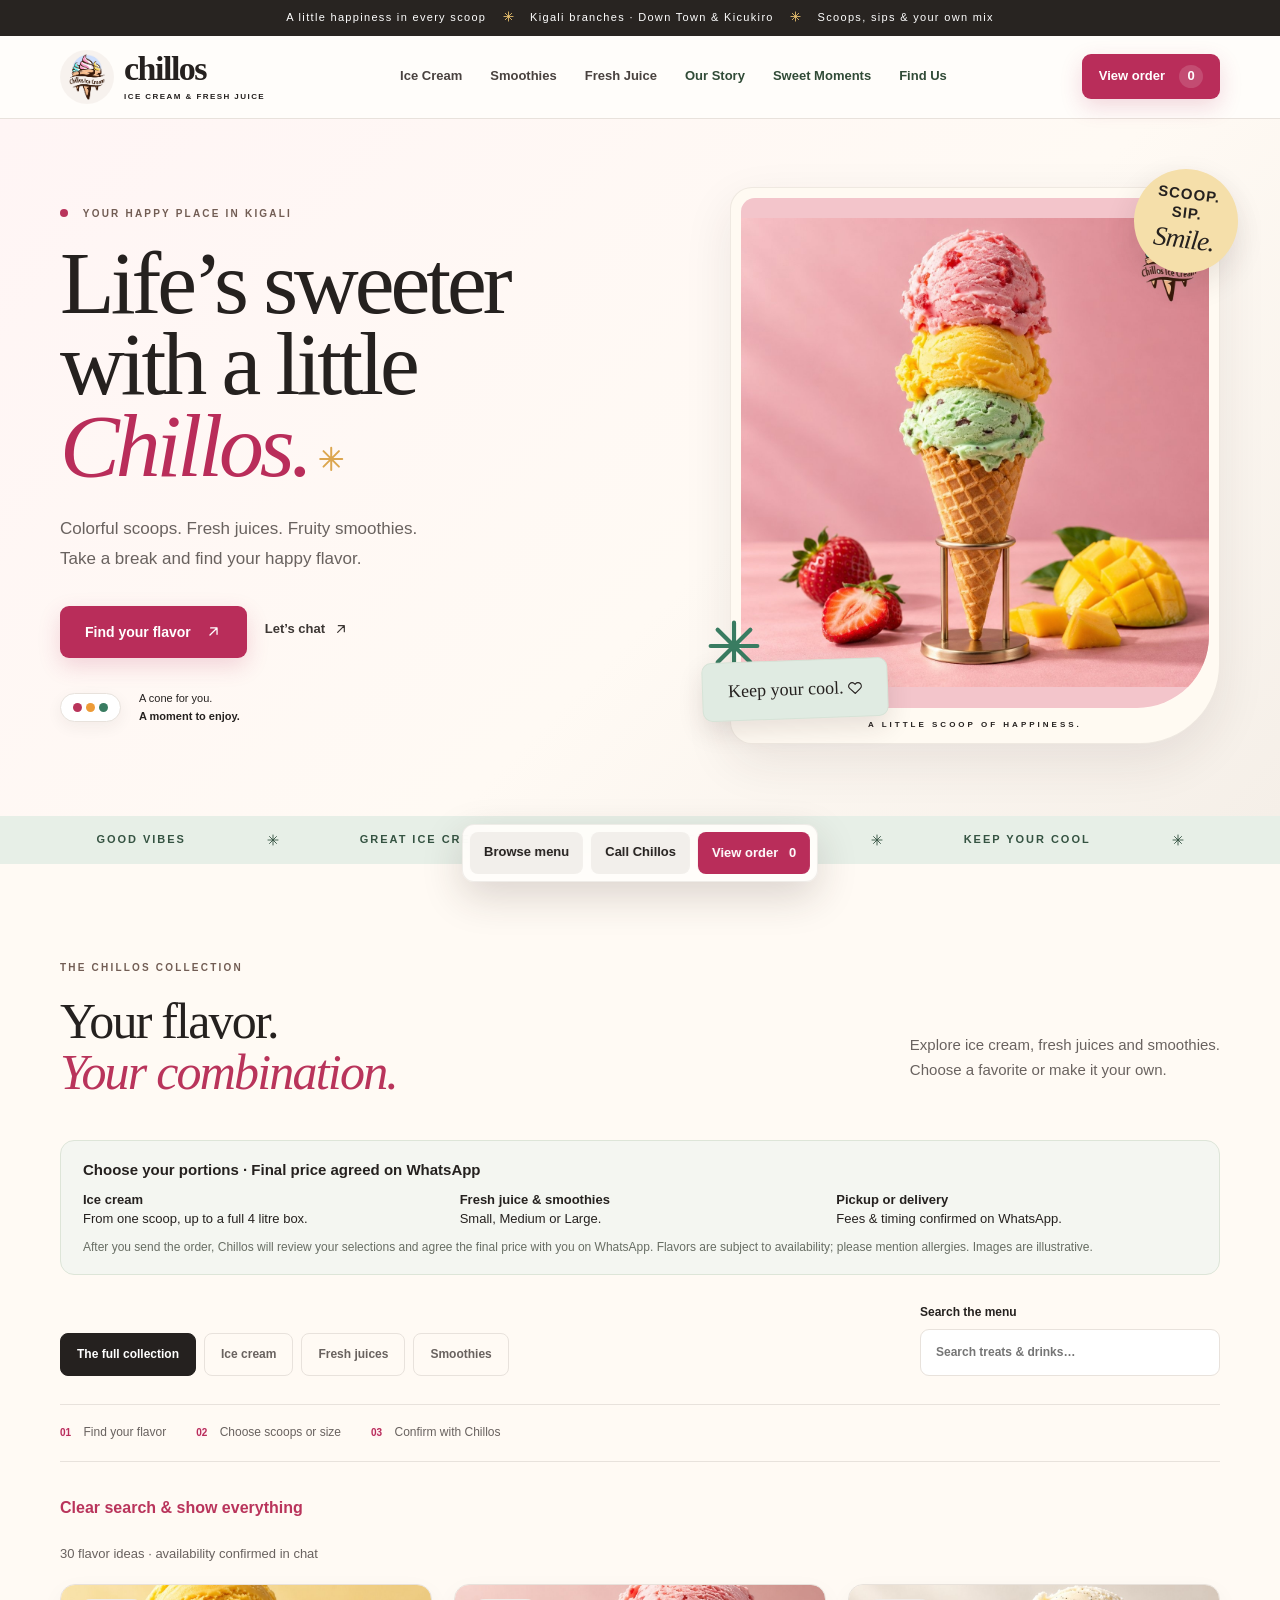
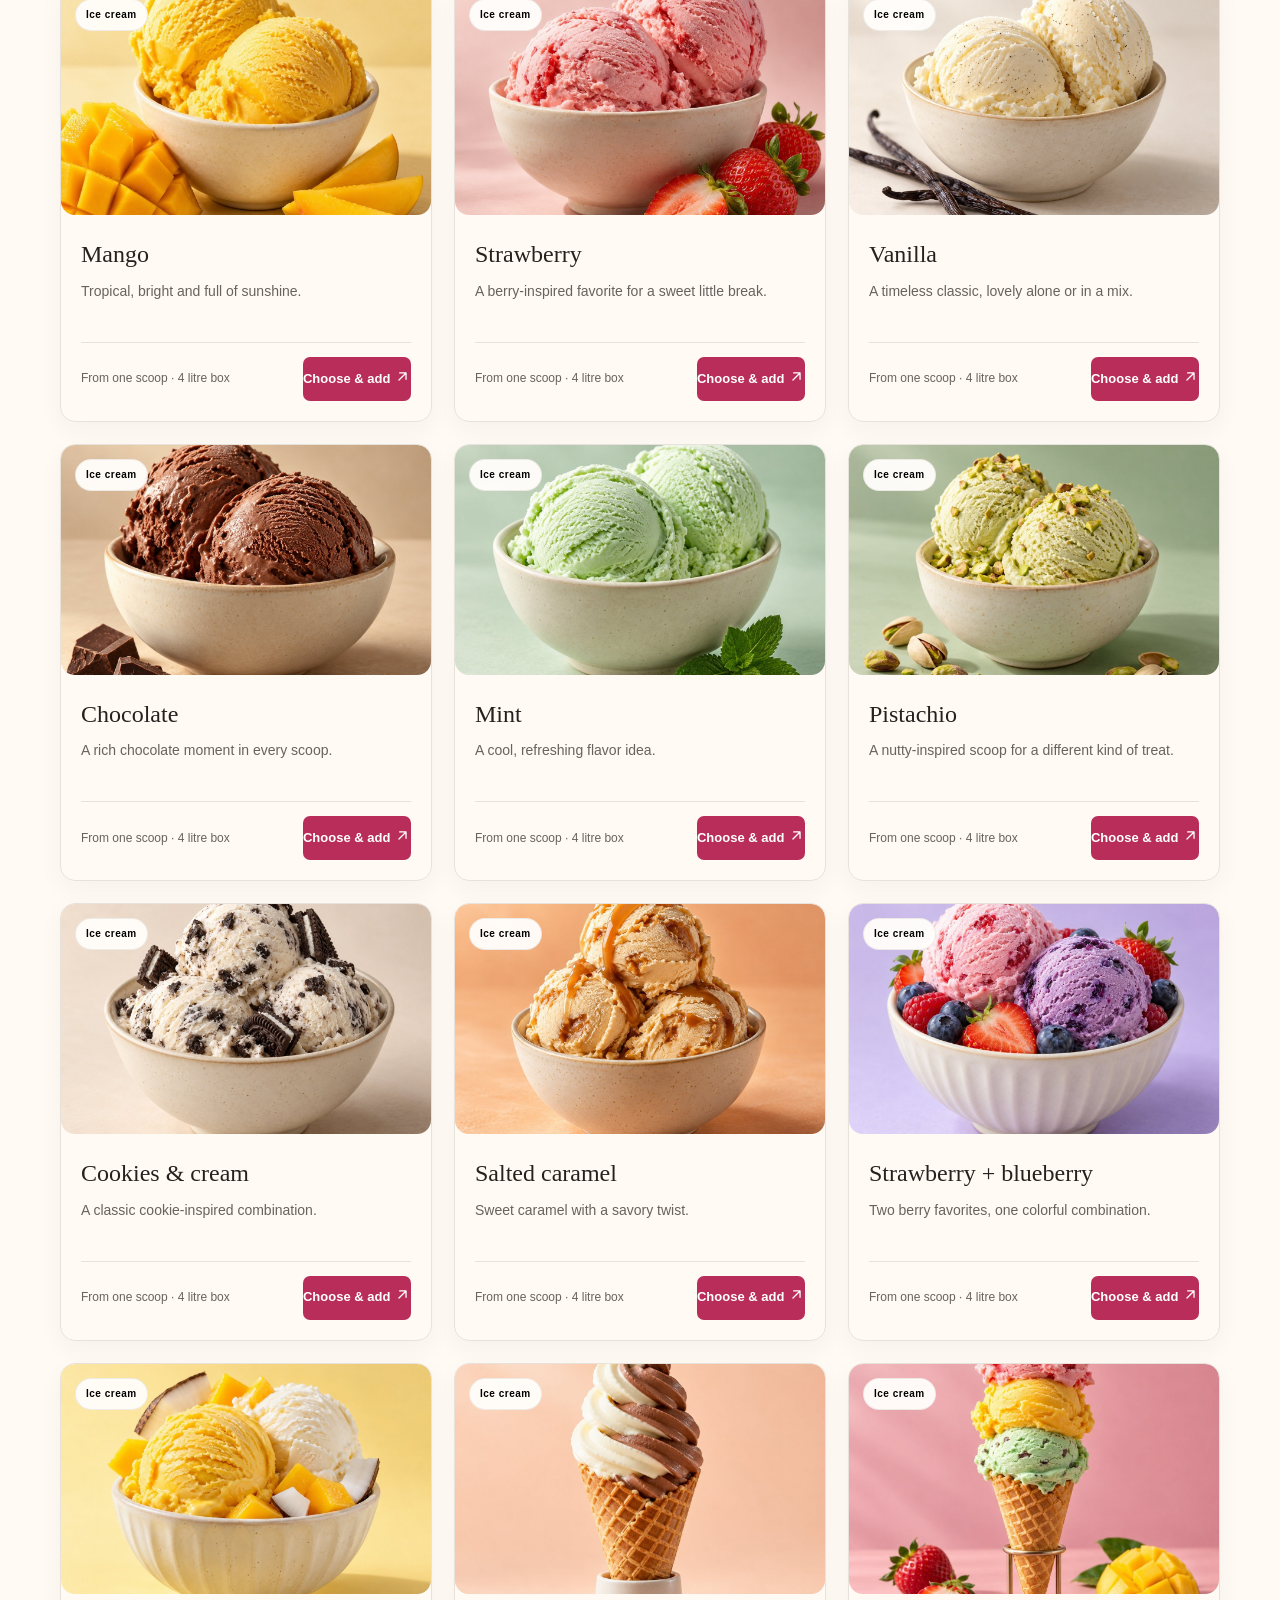
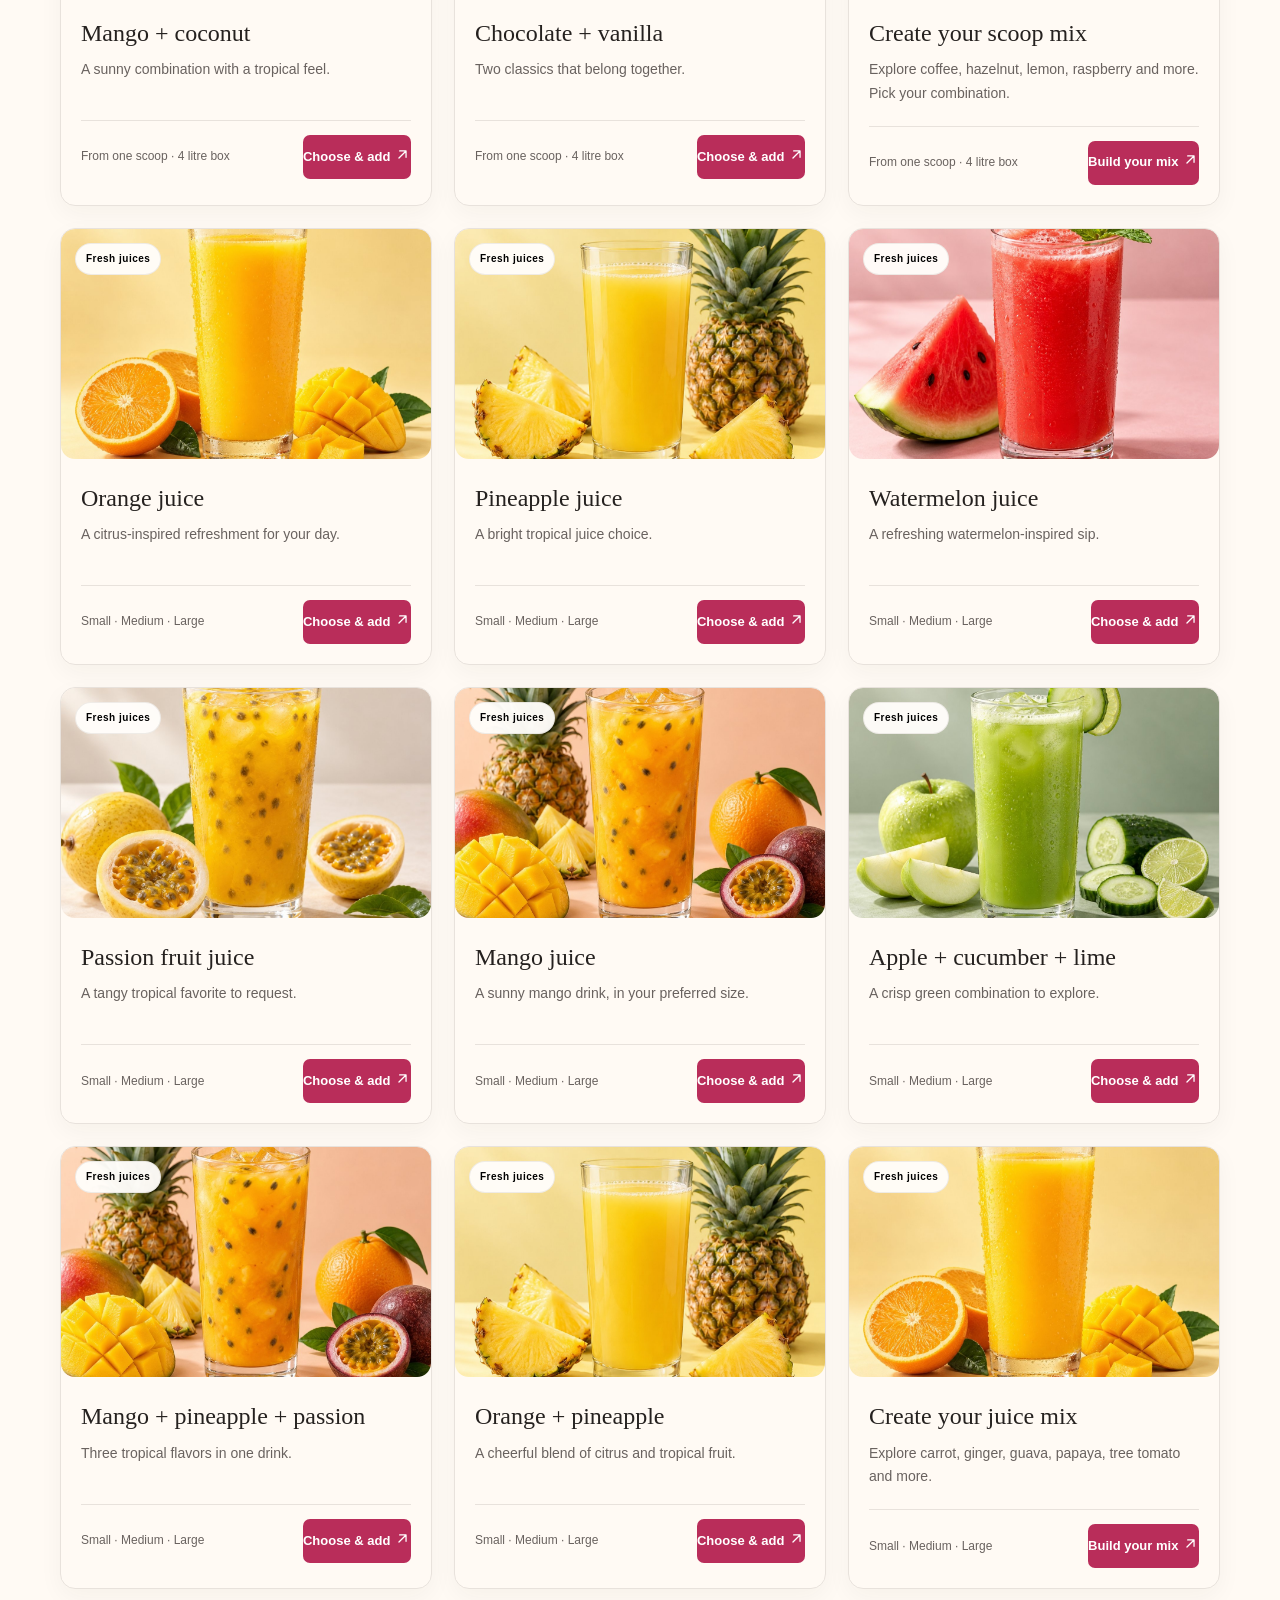
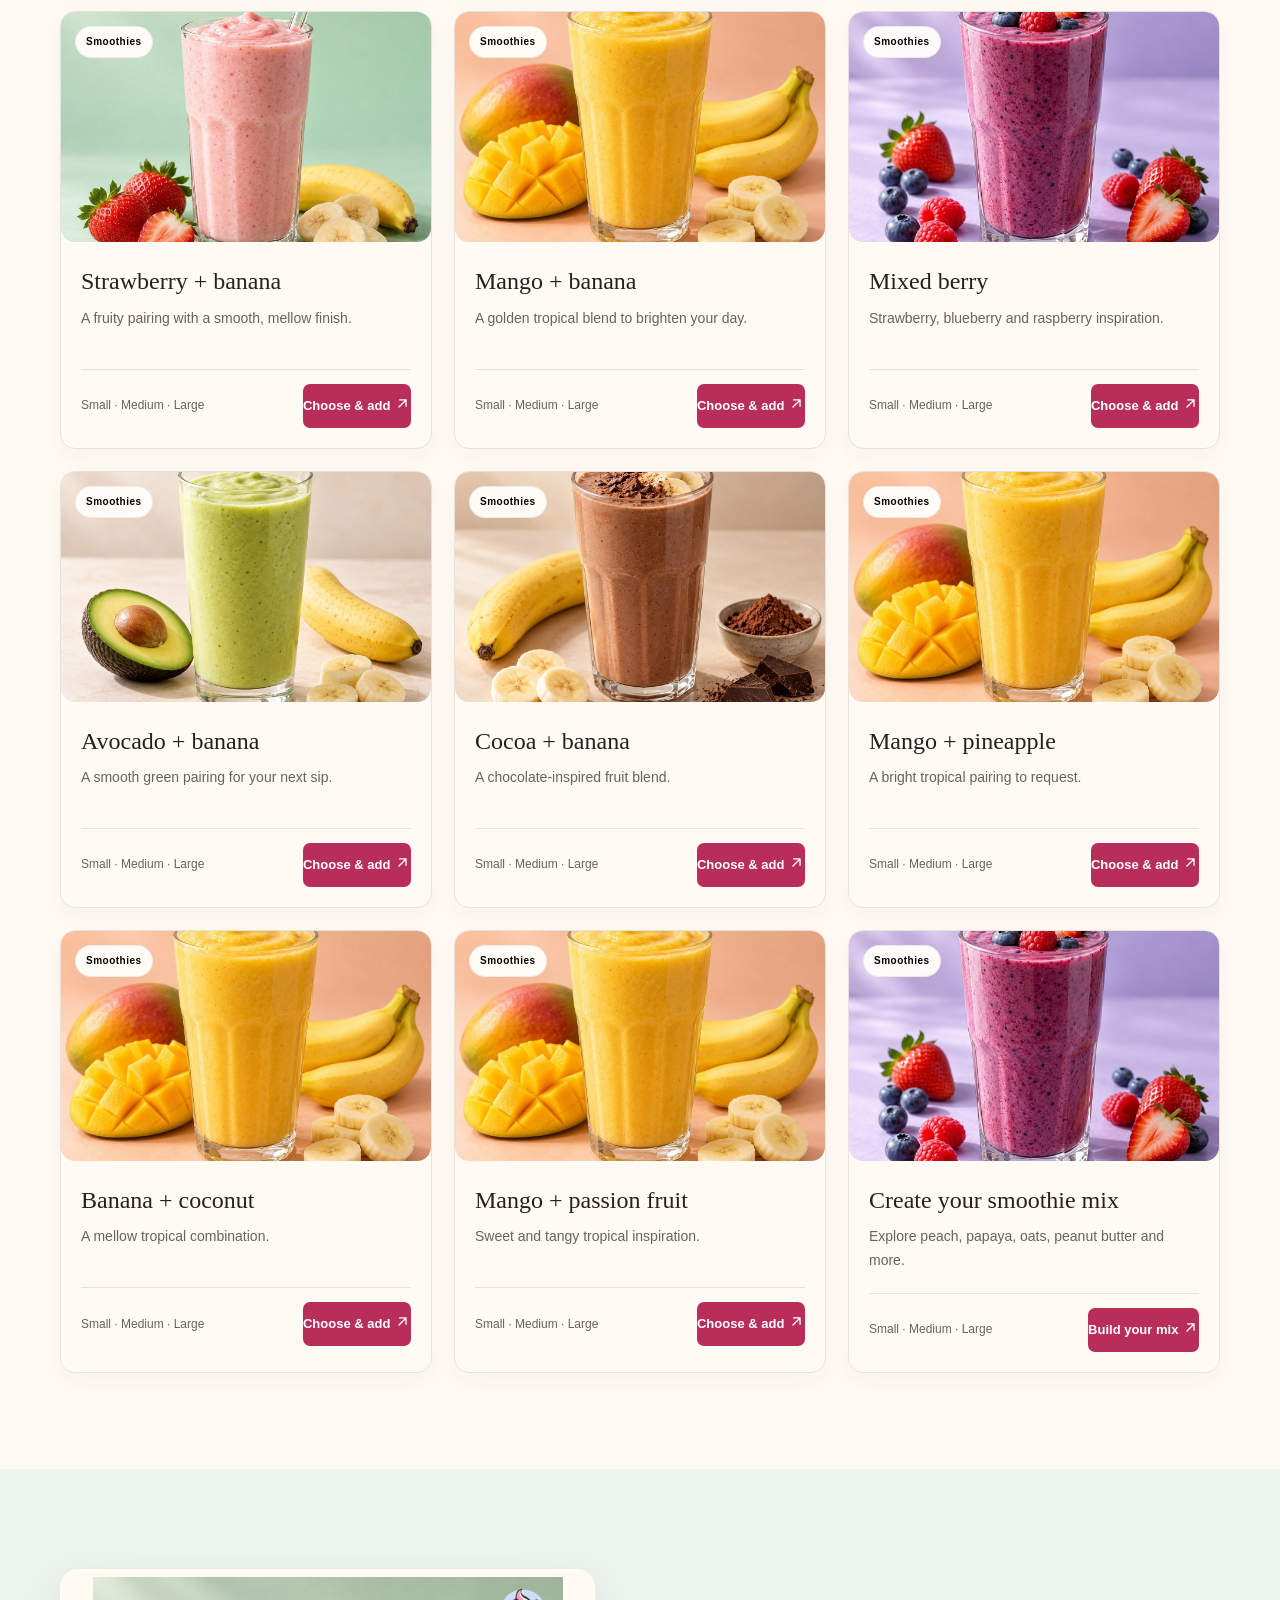
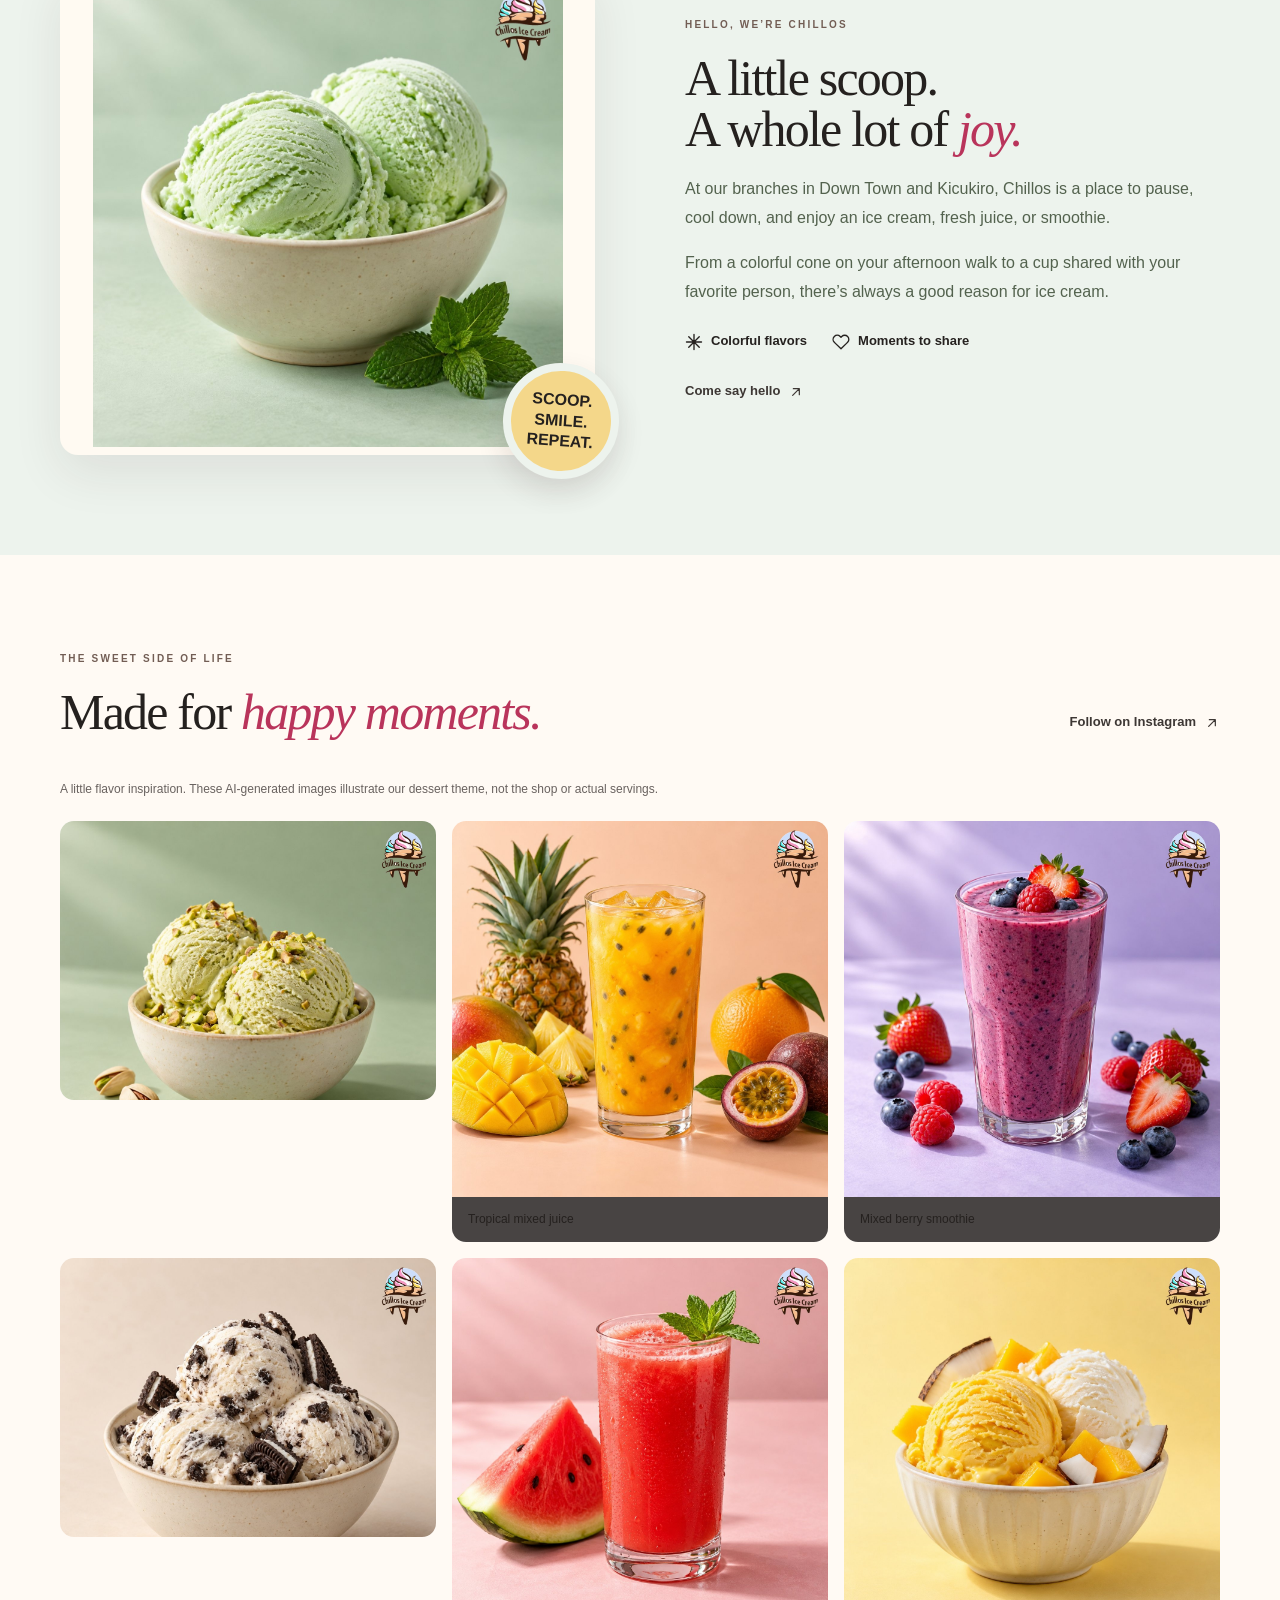
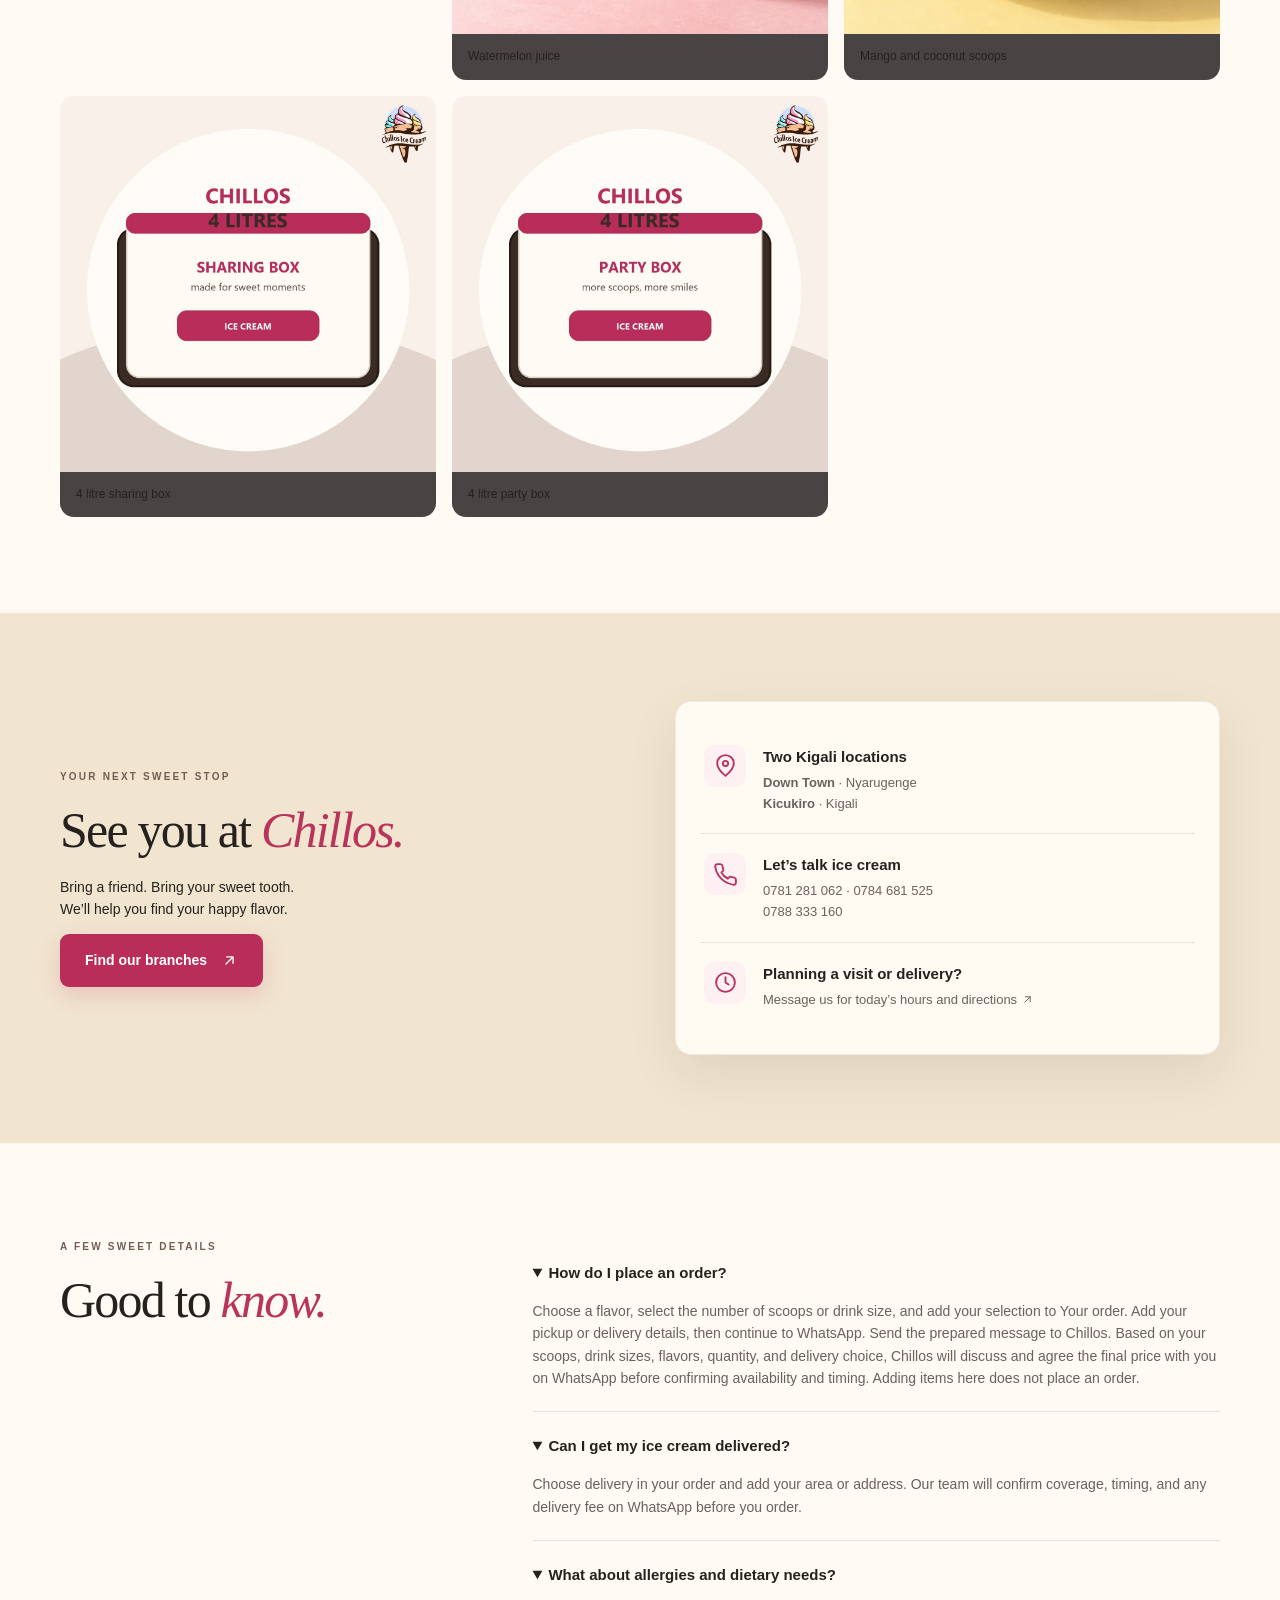
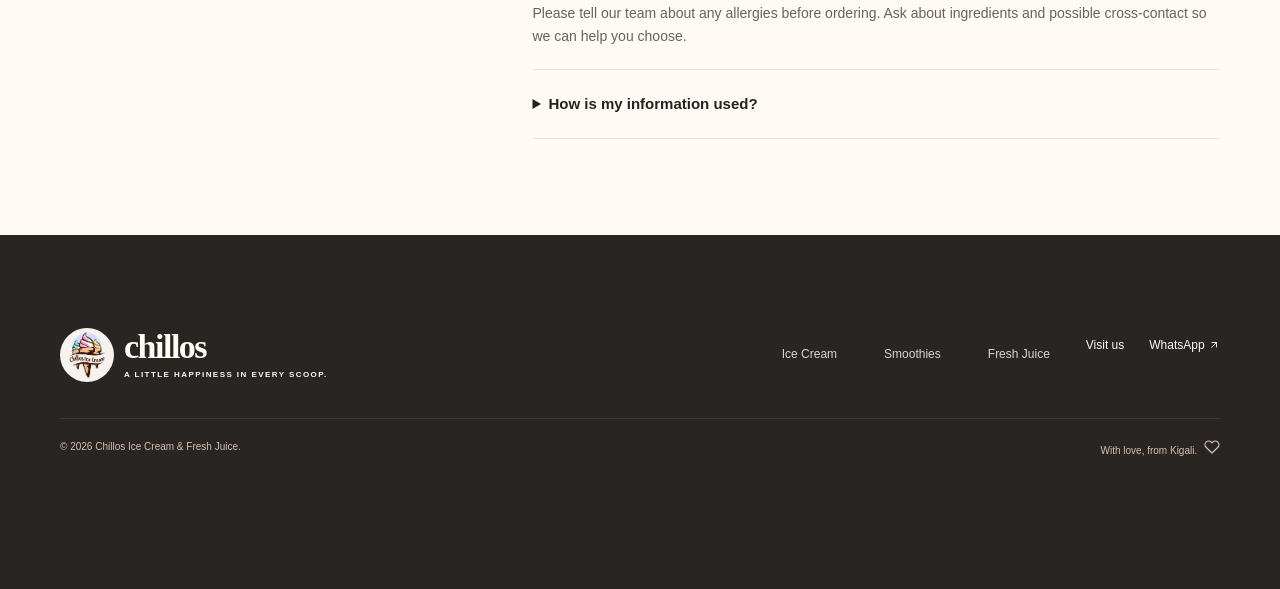
==== commit 15ccfc39: "Add both Chillos branches Clarify that Chillos serves customers at both the Down Town and Kicukiro b" ====
--- a/Chillos Ice Cream & Fresh Juice – Kigali.html
+++ b/Chillos Ice Cream & Fresh Juice – Kigali.html
@@ -6,7 +6,7 @@
 <meta property="og:title" content="Chillos Ice Cream & Fresh Juice | Kigali"><meta property="og:description" content="Explore ice cream, fresh juices, and smoothies. Request your order on WhatsApp."><meta property="og:type" content="website"><meta property="og:image" content="assets/generated/hero.jpg?v=20261028-3"><meta name="theme-color" content="#ffedf0">
 <meta http-equiv="Cache-Control" content="no-cache, no-store, must-revalidate">
 <title>Chillos Ice Cream & Fresh Juice | A little happiness in Kigali</title>
-<meta name="description" content="Keep your cool with Chillos Ice Cream in Kigali Down Town. Explore flavors, build your order, and confirm pickup or delivery on WhatsApp.">
+<meta name="description" content="Keep your cool with Chillos Ice Cream at our Down Town and Kicukiro branches. Explore flavors, build your order, and confirm pickup or delivery on WhatsApp.">
 <link rel="icon" href="assets/package-logo.png">
 <link rel="stylesheet" href="styles.css?v=20261028-1">
 <script src="catalog.js?v=20261028-1" defer></script>
@@ -25,7 +25,7 @@
 <symbol id="icon-clock" viewBox="0 0 24 24"><circle cx="12" cy="12" r="9"/><path d="M12 7v5l3 2"/></symbol>
 </defs></svg>
 <a class="skip" href="#main">Skip to content</a>
-<div class="announcement">A little happiness in every scoop <svg class="icon" aria-hidden="true"><use href="#icon-spark"/></svg> Kigali, Down Town <svg class="icon" aria-hidden="true"><use href="#icon-spark"/></svg> Scoops, sips & your own mix</div>
+<div class="announcement">A little happiness in every scoop <svg class="icon" aria-hidden="true"><use href="#icon-spark"/></svg> Kigali branches · Down Town &amp; Kicukiro <svg class="icon" aria-hidden="true"><use href="#icon-spark"/></svg> Scoops, sips & your own mix</div>
 <header class="header"><div class="wrap nav-bar">
 <a class="brand" href="#" aria-label="Chillos home"><img src="assets/package-logo.png" alt="Chillos Ice Cream" width="64" height="64"><span>chillos<span class="brand-small">ICE CREAM & FRESH JUICE</span></span></a>
 <button class="menu-toggle" aria-expanded="false" aria-controls="navigation" aria-label="Open navigation"><svg class="icon" aria-hidden="true"><use href="#icon-menu"/></svg></button>
@@ -36,9 +36,9 @@
 <section class="hero"><div class="wrap hero-grid"><div class="hero-copy"><p class="eyebrow"><span class="dot"></span> YOUR HAPPY PLACE IN KIGALI</p><h1>Life’s sweeter<br>with a little<br><em>Chillos.</em><svg class="spark icon" aria-hidden="true"><use href="#icon-spark"/></svg></h1><p class="intro">Colorful scoops. Fresh juices. Fruity smoothies.<br>Take a break and find your happy flavor.</p><div class="actions"><a class="button" href="#menu">Find your flavor <svg class="icon" aria-hidden="true"><use href="#icon-arrow"/></svg></a><a class="text-link" href="https://wa.me/250781281062" target="_blank" rel="noopener">Let’s chat <svg class="icon" aria-hidden="true"><use href="#icon-arrow"/></svg></a></div><div class="hero-foot"><span class="mini-scoops" aria-hidden="true"><i></i><i></i><i></i></span><p>A cone for you.<br><strong>A moment to enjoy.</strong></p></div></div><div class="hero-visual"><div class="photo-frame"><img src="assets/generated/hero.jpg?v=20261028-3" alt="Illustration of a cone with strawberry, mango, and mint ice cream" fetchpriority="high"><span class="photo-label">A LITTLE SCOOP OF HAPPINESS.</span></div><div class="hero-seal">SCOOP.<br>SIP.<br><em>Smile.</em></div><svg class="visual-star icon" aria-hidden="true"><use href="#icon-spark"/></svg><div class="floating-note">Keep your cool. <svg class="icon" aria-hidden="true"><use href="#icon-heart"/></svg></div></div></div></section>
 <div class="flavor-ribbon" aria-hidden="true"><span>GOOD VIBES</span><svg class="icon"><use href="#icon-spark"/></svg><span>GREAT ICE CREAM</span><svg class="icon"><use href="#icon-spark"/></svg><span>SWEET MOMENTS</span><svg class="icon"><use href="#icon-spark"/></svg><span>KEEP YOUR COOL</span><svg class="icon"><use href="#icon-spark"/></svg></div>
 <section class="section menu-section" id="menu"><div class="wrap"><div class="section-heading"><div><p class="eyebrow">THE CHILLOS COLLECTION</p><h2>Your flavor.<br><em>Your combination.</em></h2></div><p>Explore ice cream, fresh juices and smoothies.<br>Choose a favorite or make it your own.</p></div><aside class="ordering-guide" aria-label="Before you order"><h3>Choose your portions · Final price agreed on WhatsApp</h3><div><p><strong>Ice cream</strong><br>From one scoop, up to a full 4 litre box.</p><p><strong>Fresh juice & smoothies</strong><br>Small, Medium or Large.</p><p><strong>Pickup or delivery</strong><br>Fees &amp; timing confirmed on WhatsApp.</p></div><p>After you send the order, Chillos will review your selections and agree the final price with you on WhatsApp. Flavors are subject to availability; please mention allergies. Images are illustrative.</p></aside><div class="menu-tools"><div class="filters" role="group" aria-label="Filter menu"><button class="filter active" data-filter="all" aria-pressed="true">The full collection</button><button class="filter" data-filter="ice" aria-pressed="false">Ice cream</button><button class="filter" data-filter="juices" aria-pressed="false">Fresh juices</button><button class="filter" data-filter="smoothies" aria-pressed="false">Smoothies</button></div><label class="search"><span>Search the menu</span><input id="search" type="search" placeholder="Search treats & drinks…"></label></div><div class="menu-explainer"><span><b>01</b> Find your flavor</span><span><b>02</b> Choose scoops or size</span><span><b>03</b> Confirm with Chillos</span></div><button id="reset-menu" class="text-button" type="button">Clear search & show everything</button><p id="result-count" class="result-count" role="status"></p><div class="product-grid" id="products"></div><p id="no-results" hidden>No matching treats or drinks. Try another search or choose The full collection.</p><noscript><p>Explore ice cream, fresh juices, and smoothies. <a href="https://wa.me/250781281062">Message us on WhatsApp to order.</a></p></noscript></div></section>
-<section class="story-section" id="story"><div class="wrap story-grid"><div class="story-image"><img src="assets/generated/mint.jpg?v=20261028-3" alt="Illustration of mint ice cream with fresh mint" loading="lazy"><span class="story-seal">SCOOP.<br>SMILE.<br>REPEAT.</span></div><div class="story-copy"><p class="eyebrow">HELLO, WE’RE CHILLOS</p><h2>A little scoop.<br>A whole lot of <em>joy.</em></h2><p>Right here in Kigali Down Town, Chillos is a place to pause, cool down, and enjoy an ice cream, fresh juice, or smoothie.</p><p>From a colorful cone on your afternoon walk to a cup shared with your favorite person, there’s always a good reason for ice cream.</p><div class="story-points"><span><svg class="icon" aria-hidden="true"><use href="#icon-spark"/></svg> Colorful flavors</span><span><svg class="icon" aria-hidden="true"><use href="#icon-heart"/></svg> Moments to share</span></div><a class="text-link" href="#visit">Come say hello <svg class="icon" aria-hidden="true"><use href="#icon-arrow"/></svg></a></div></div></section>
+<section class="story-section" id="story"><div class="wrap story-grid"><div class="story-image"><img src="assets/generated/mint.jpg?v=20261028-3" alt="Illustration of mint ice cream with fresh mint" loading="lazy"><span class="story-seal">SCOOP.<br>SMILE.<br>REPEAT.</span></div><div class="story-copy"><p class="eyebrow">HELLO, WE’RE CHILLOS</p><h2>A little scoop.<br>A whole lot of <em>joy.</em></h2><p>At our branches in Down Town and Kicukiro, Chillos is a place to pause, cool down, and enjoy an ice cream, fresh juice, or smoothie.</p><p>From a colorful cone on your afternoon walk to a cup shared with your favorite person, there’s always a good reason for ice cream.</p><div class="story-points"><span><svg class="icon" aria-hidden="true"><use href="#icon-spark"/></svg> Colorful flavors</span><span><svg class="icon" aria-hidden="true"><use href="#icon-heart"/></svg> Moments to share</span></div><a class="text-link" href="#visit">Come say hello <svg class="icon" aria-hidden="true"><use href="#icon-arrow"/></svg></a></div></div></section>
 <section class="section" id="moments"><div class="wrap"><div class="section-heading"><div><p class="eyebrow">THE SWEET SIDE OF LIFE</p><h2>Made for <em>happy moments.</em></h2></div><a class="text-link" href="https://www.instagram.com/chillos.ice.cream/" target="_blank" rel="noopener">Follow on Instagram <svg class="icon" aria-hidden="true"><use href="#icon-arrow"/></svg></a></div><p class="gallery-note">A little flavor inspiration. These AI-generated images illustrate our dessert theme, not the shop or actual servings.</p><div class="gallery"><button data-gallery="assets/generated/pistachio.jpg" aria-label="View Pistachio ice cream"><img src="assets/generated/pistachio.jpg" alt="Pistachio ice cream inspiration" loading="lazy"><span>Pistachio ice cream</span></button><button data-gallery="assets/generated/tropical-juice.jpg" aria-label="View Tropical mixed juice"><img src="assets/generated/tropical-juice.jpg" alt="Tropical mixed juice inspiration" loading="lazy"><span>Tropical mixed juice</span></button><button data-gallery="assets/generated/berry-smoothie.jpg" aria-label="View Mixed berry smoothie"><img src="assets/generated/berry-smoothie.jpg" alt="Mixed berry smoothie inspiration" loading="lazy"><span>Mixed berry smoothie</span></button><button data-gallery="assets/generated/cookies-cream.jpg" aria-label="View Cookies and cream ice cream"><img src="assets/generated/cookies-cream.jpg" alt="Cookies and cream ice cream inspiration" loading="lazy"><span>Cookies and cream ice cream</span></button><button data-gallery="assets/generated/watermelon-juice.jpg" aria-label="View Watermelon juice"><img src="assets/generated/watermelon-juice.jpg" alt="Watermelon juice inspiration" loading="lazy"><span>Watermelon juice</span></button><button data-gallery="assets/generated/tropical-mix.jpg" aria-label="View Mango and coconut scoops"><img src="assets/generated/tropical-mix.jpg" alt="Mango and coconut scoops inspiration" loading="lazy"><span>Mango and coconut scoops</span></button><button data-gallery="assets/generated/four-litre-box.jpg" aria-label="View the 4 litre ice cream box"><img src="assets/generated/four-litre-box.jpg" alt="Four litre Chillos ice cream box inspiration" loading="lazy"><span>4 litre sharing box</span></button><button data-gallery="assets/generated/four-litre-party.jpg" aria-label="View the 4 litre party box"><img src="assets/generated/four-litre-party.jpg" alt="Four litre Chillos ice cream party box inspiration" loading="lazy"><span>4 litre party box</span></button></div></div></section>
-<section class="visit-section" id="visit"><div class="wrap visit-grid"><div><p class="eyebrow">YOUR NEXT SWEET STOP</p><h2>See you at <em>Chillos.</em></h2><p>Bring a friend. Bring your sweet tooth.<br>We’ll help you find your happy flavor.</p><a class="button" href="https://www.google.com/maps/search/?api=1&query=Chillos+Ice+Cream+Kigali+Nyarugenge" target="_blank" rel="noopener">Find us on Maps <svg class="icon" aria-hidden="true"><use href="#icon-arrow"/></svg></a></div><div class="contact-card"><div><span class="contact-icon"><svg class="icon" aria-hidden="true"><use href="#icon-map"/></svg></span><div><h3>In the heart of Kigali</h3><p>Down Town, Nyarugenge<br>Kigali, Rwanda</p></div></div><div><span class="contact-icon"><svg class="icon" aria-hidden="true"><use href="#icon-phone"/></svg></span><div><h3>Let’s talk ice cream</h3><p><a href="tel:+250781281062">0781 281 062</a> · <a href="tel:+250784681525">0784 681 525</a><br><a href="tel:+250788333160">0788 333 160</a></p></div></div><div><span class="contact-icon"><svg class="icon" aria-hidden="true"><use href="#icon-clock"/></svg></span><div><h3>Planning a visit or delivery?</h3><p><a href="https://wa.me/250781281062?text=Hi%20Chillos!%20What%20are%20your%20opening%20hours%20today%3F" target="_blank" rel="noopener">Message us for today’s hours and directions <svg class="icon" aria-hidden="true"><use href="#icon-arrow"/></svg></a></p></div></div></div></div></section>
+<section class="visit-section" id="visit"><div class="wrap visit-grid"><div><p class="eyebrow">YOUR NEXT SWEET STOP</p><h2>See you at <em>Chillos.</em></h2><p>Bring a friend. Bring your sweet tooth.<br>We’ll help you find your happy flavor.</p><a class="button" href="https://www.google.com/maps/search/?api=1&query=Chillos+Ice+Cream+Kigali" target="_blank" rel="noopener">Find our branches <svg class="icon" aria-hidden="true"><use href="#icon-arrow"/></svg></a></div><div class="contact-card"><div><span class="contact-icon"><svg class="icon" aria-hidden="true"><use href="#icon-map"/></svg></span><div><h3>Two Kigali locations</h3><p><strong>Down Town</strong> · Nyarugenge<br><strong>Kicukiro</strong> · Kigali</p></div></div><div><span class="contact-icon"><svg class="icon" aria-hidden="true"><use href="#icon-phone"/></svg></span><div><h3>Let’s talk ice cream</h3><p><a href="tel:+250781281062">0781 281 062</a> · <a href="tel:+250784681525">0784 681 525</a><br><a href="tel:+250788333160">0788 333 160</a></p></div></div><div><span class="contact-icon"><svg class="icon" aria-hidden="true"><use href="#icon-clock"/></svg></span><div><h3>Planning a visit or delivery?</h3><p><a href="https://wa.me/250781281062?text=Hi%20Chillos!%20What%20are%20your%20opening%20hours%20today%3F" target="_blank" rel="noopener">Message us for today’s hours and directions <svg class="icon" aria-hidden="true"><use href="#icon-arrow"/></svg></a></p></div></div></div></div></section>
 <section class="section faq-section"><div class="wrap faq-grid"><div><p class="eyebrow">A FEW SWEET DETAILS</p><h2>Good to <em>know.</em></h2></div><div><details open><summary>How do I place an order?</summary><p>Choose a flavor, select the number of scoops or drink size, and add your selection to Your order. Add your pickup or delivery details, then continue to WhatsApp. Send the prepared message to Chillos. Based on your scoops, drink sizes, flavors, quantity, and delivery choice, Chillos will discuss and agree the final price with you on WhatsApp before confirming availability and timing. Adding items here does not place an order.</p></details><details open><summary>Can I get my ice cream delivered?</summary><p>Choose delivery in your order and add your area or address. Our team will confirm coverage, timing, and any delivery fee on WhatsApp before you order.</p></details><details open><summary>What about allergies and dietary needs?</summary><p>Please tell our team about any allergies before ordering. Ask about ingredients and possible cross-contact so we can help you choose.</p></details><details><summary>How is my information used?</summary><p>Your basket is saved in this browser until you remove its items or clear site data. This static website does not save customer details to a server. Your name, phone, address, and notes are passed to WhatsApp when you continue and are sent to Chillos when you send the message. Ask Chillos on 0781 281 062 about its message retention or deletion practices. WhatsApp’s privacy terms also apply.</p></details></div></div></section>
 </main>
 <footer><div class="wrap footer-top"><a class="brand" href="#"><img src="assets/package-logo.png" width="64" height="64" alt=""><span>chillos<span class="brand-small">A LITTLE HAPPINESS IN EVERY SCOOP.</span></span></a><div><a class="nav-category" href="#menu" data-category="ice">Ice Cream</a><a class="nav-category" href="#menu" data-category="smoothies">Smoothies</a><a class="nav-category" href="#menu" data-category="juices">Fresh Juice</a><a href="#visit">Visit us</a><a href="https://wa.me/250781281062" target="_blank" rel="noopener">WhatsApp <svg class="icon" aria-hidden="true"><use href="#icon-arrow"/></svg></a></div></div><div class="wrap footer-bottom"><span>© <span id="year">2026</span> Chillos Ice Cream & Fresh Juice.</span><span>With love, from Kigali. <svg class="icon" aria-hidden="true"><use href="#icon-heart"/></svg></span></div></footer>
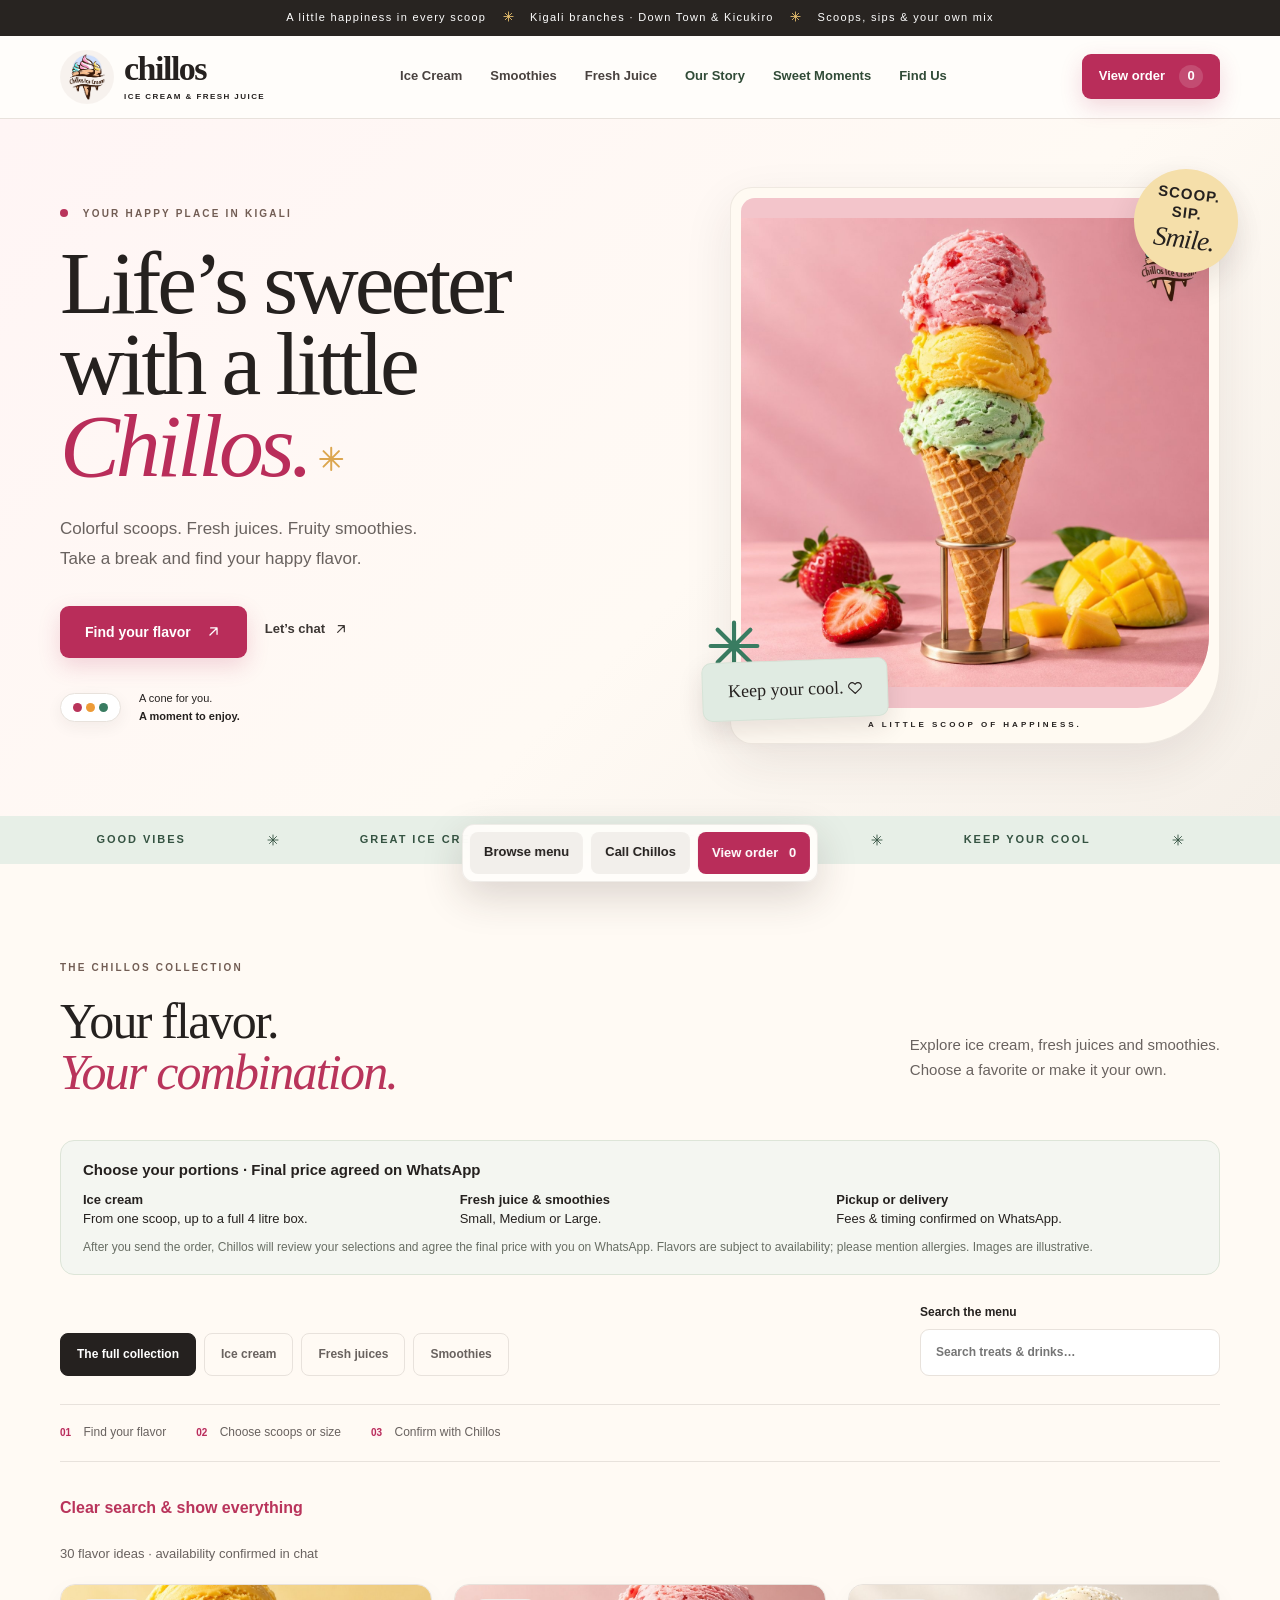
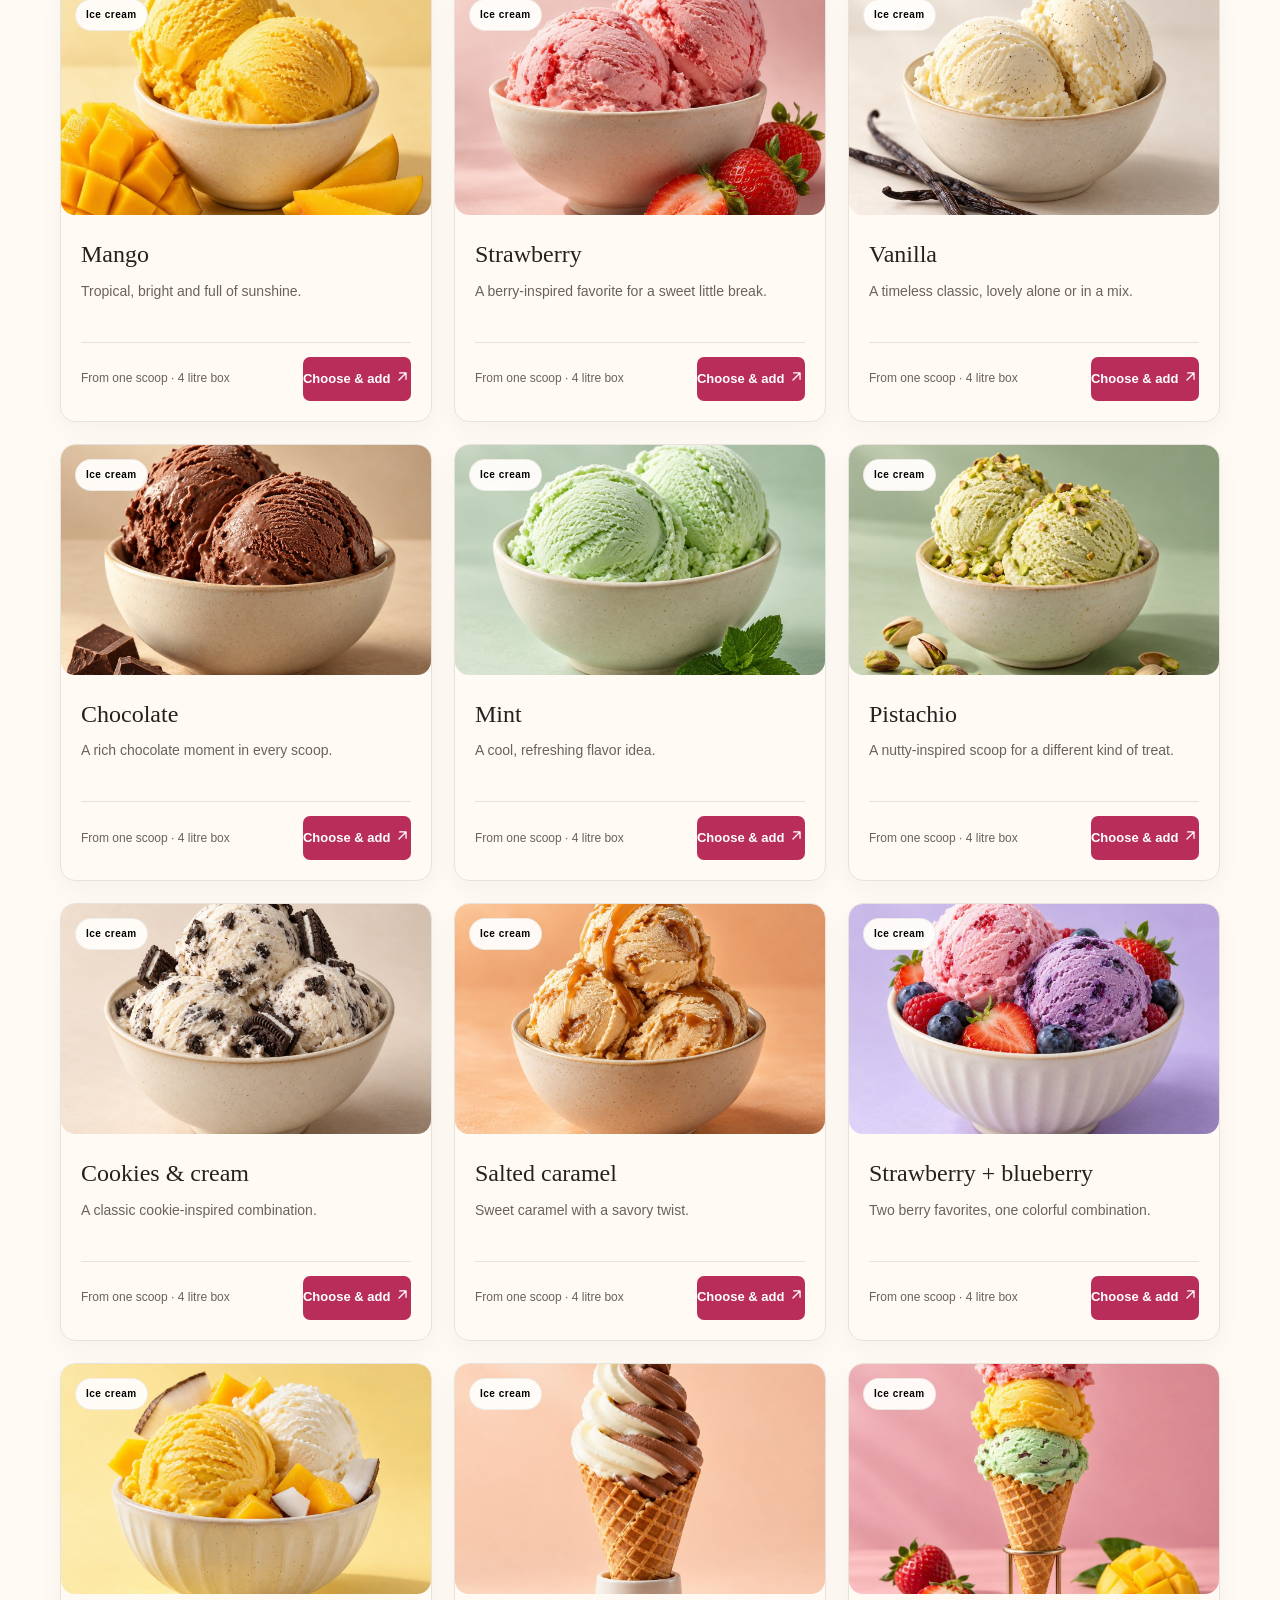
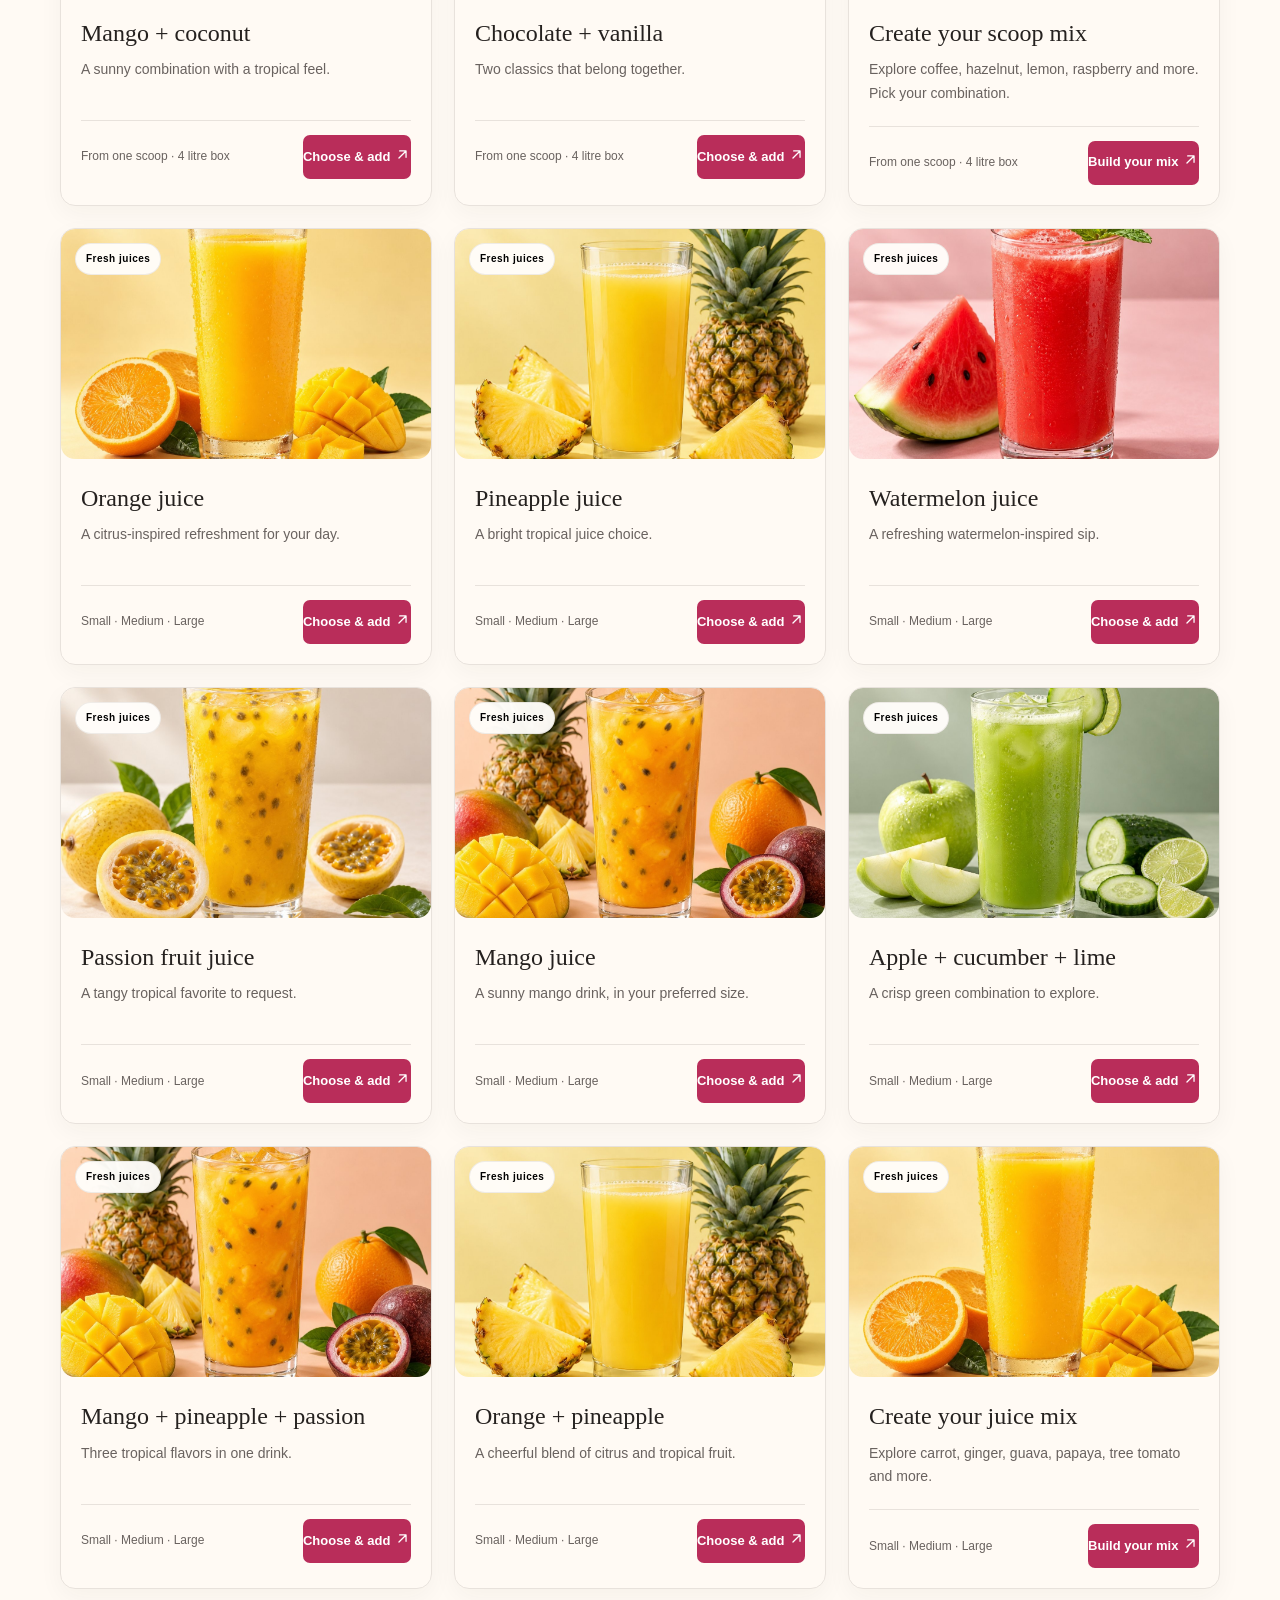
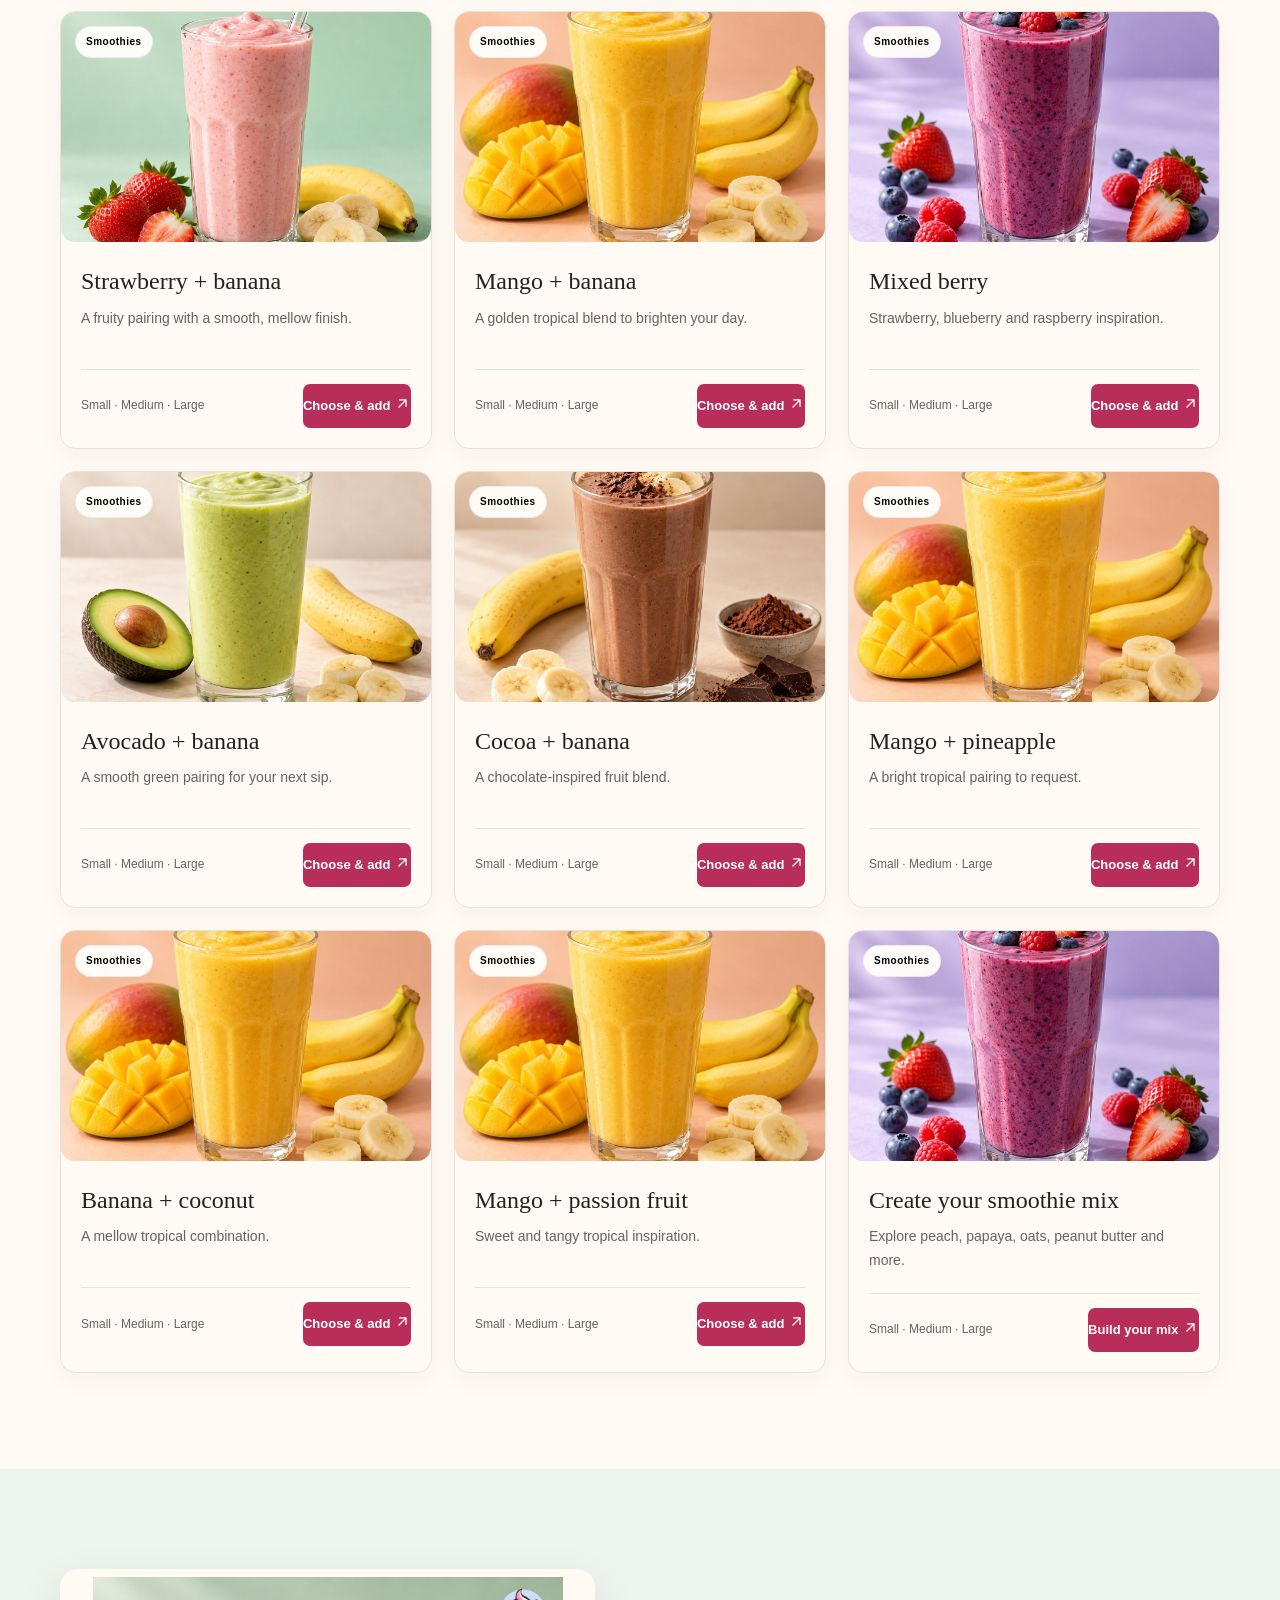
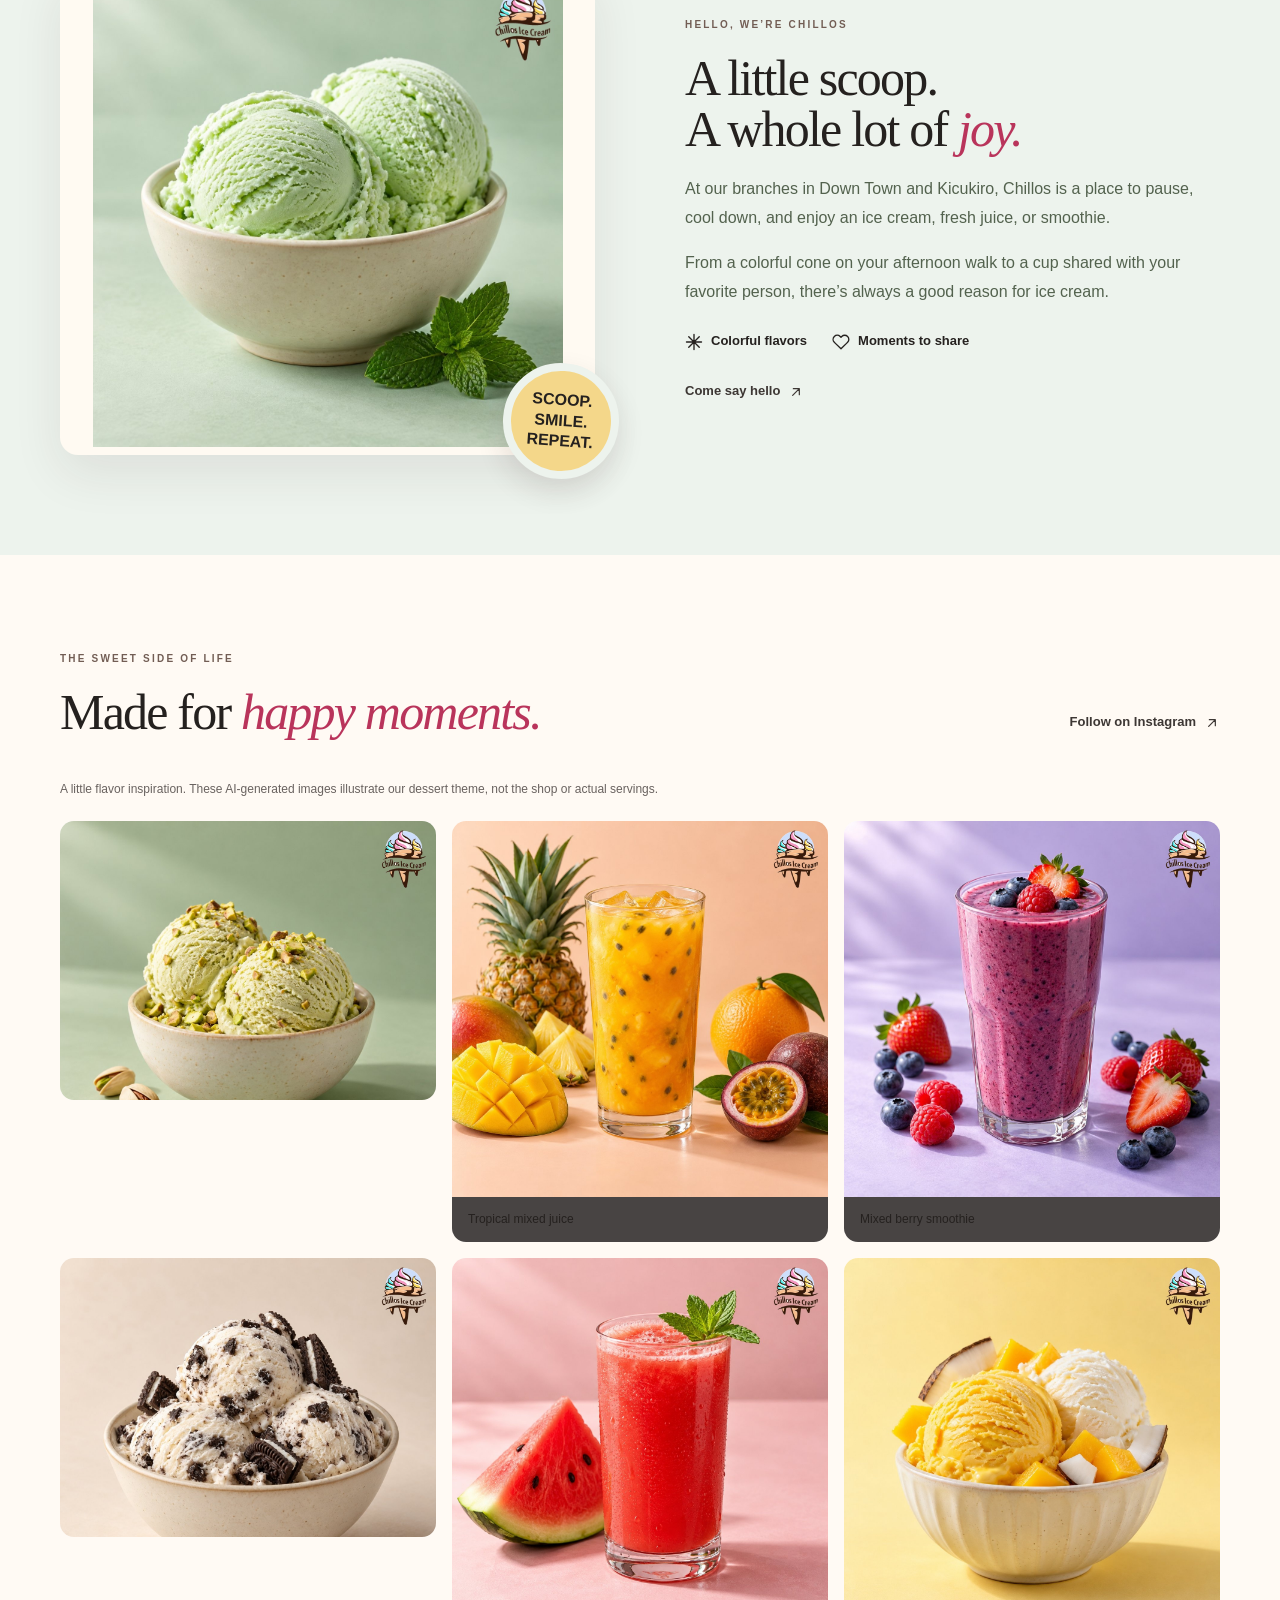
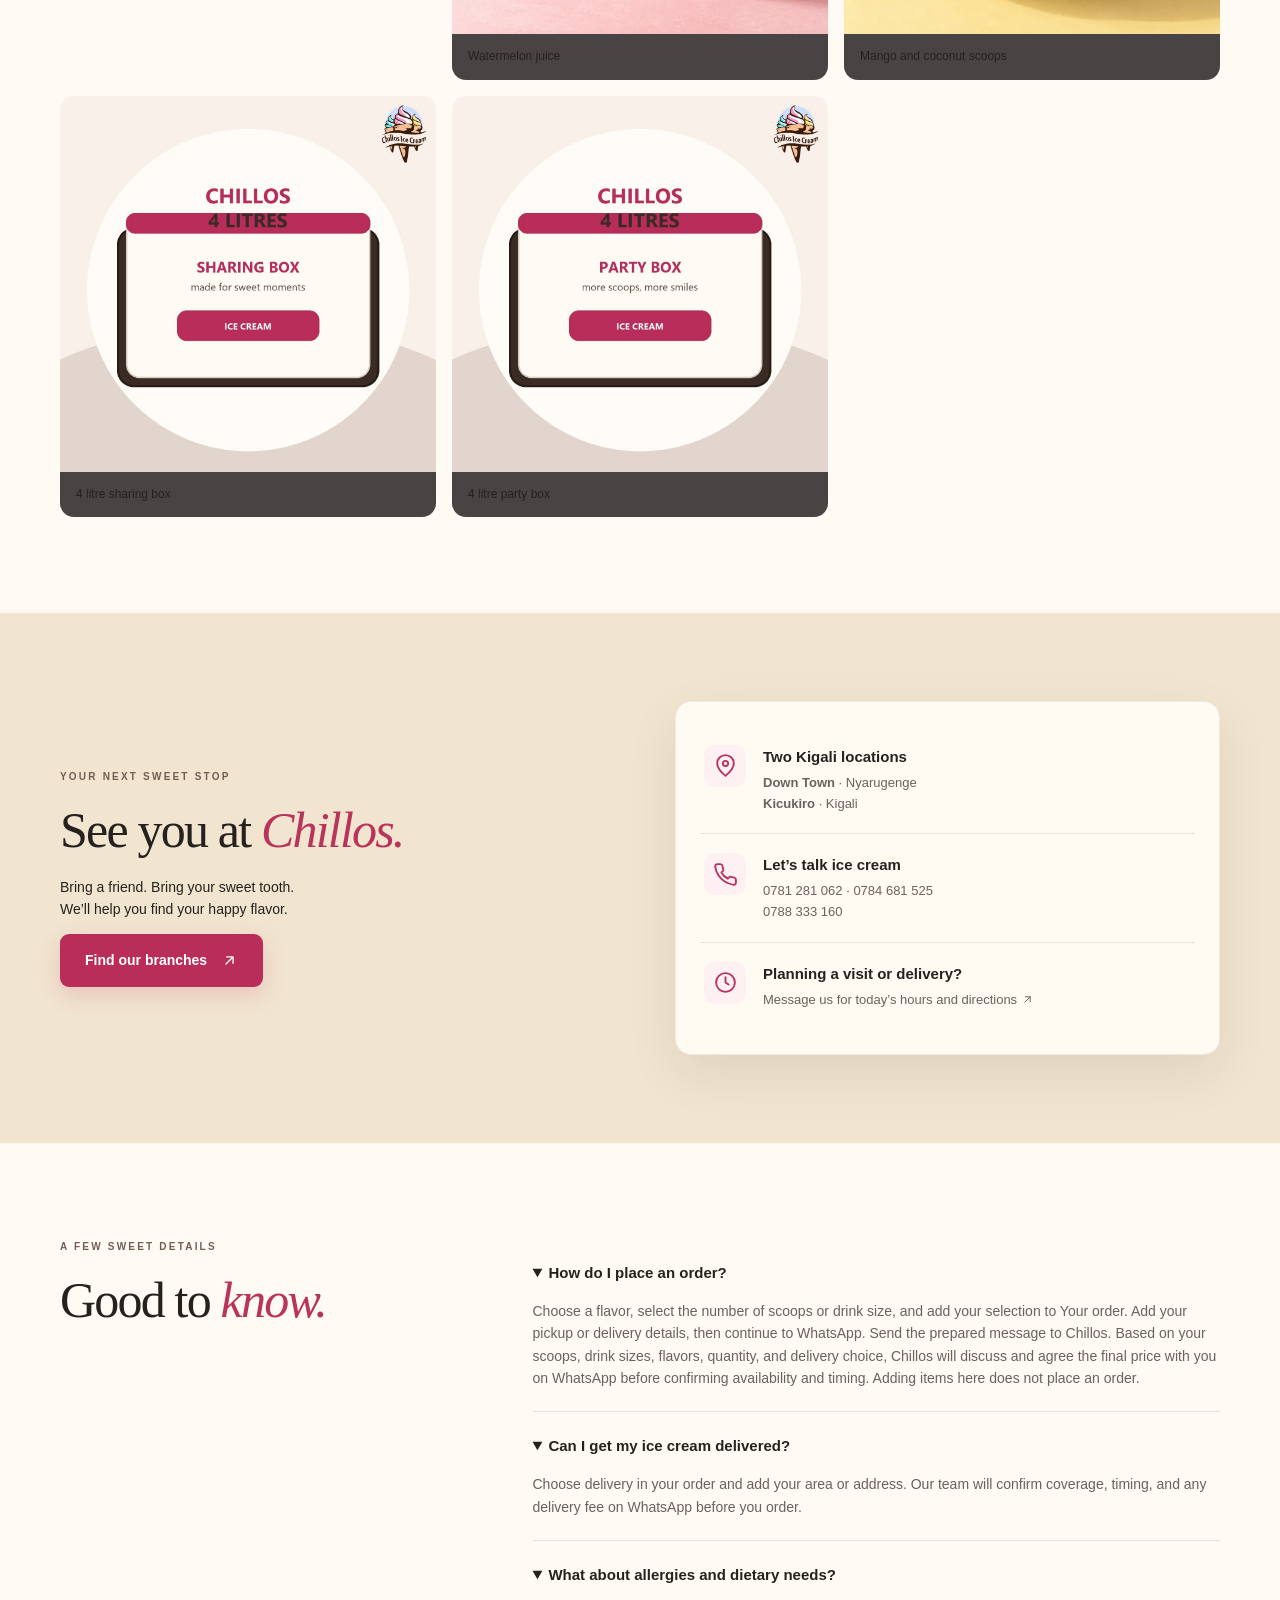
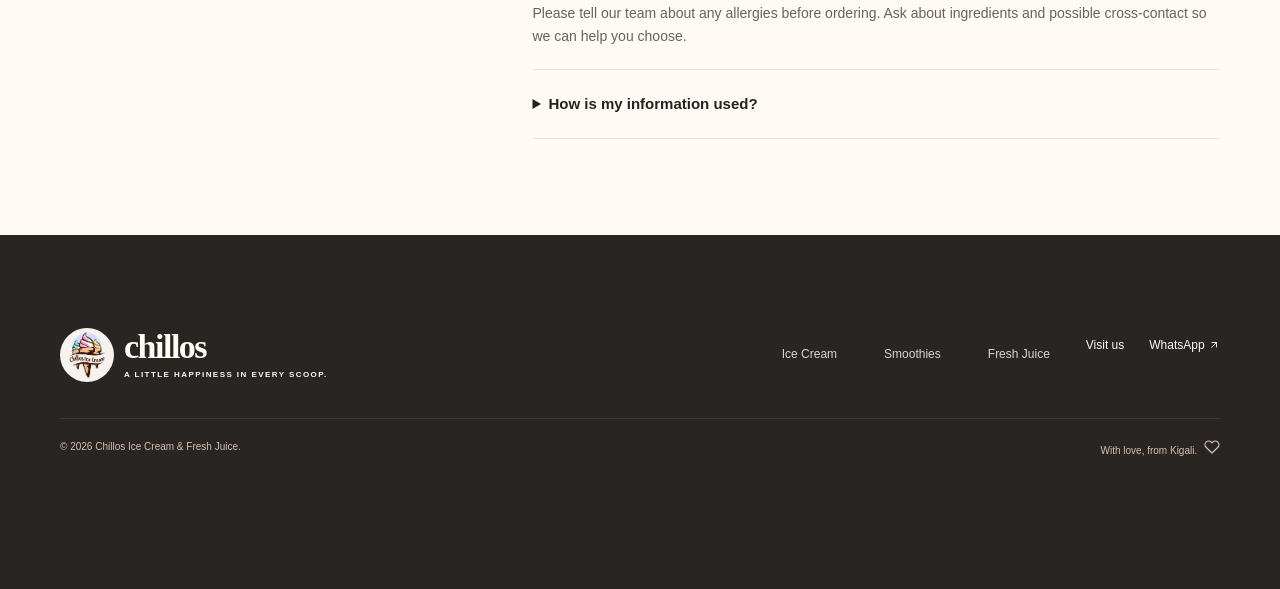
==== commit a59d59ae: "Show the 4 litre box photo when selected Update the order detail image for full-box portions and cov" ====
--- a/Chillos Ice Cream & Fresh Juice – Kigali.html
+++ b/Chillos Ice Cream & Fresh Juice – Kigali.html
@@ -10,7 +10,7 @@
 <link rel="icon" href="assets/package-logo.png">
 <link rel="stylesheet" href="styles.css?v=20261028-1">
 <script src="catalog.js?v=20261028-1" defer></script>
-<script src="script.js?v=20261028-3" defer></script>
+<script src="script.js?v=20261029-1" defer></script>
 </head>
 <body>
 <svg class="icon-sprite" aria-hidden="true" xmlns="http://www.w3.org/2000/svg"><defs>
@@ -49,4 +49,3 @@
 
 
 
-
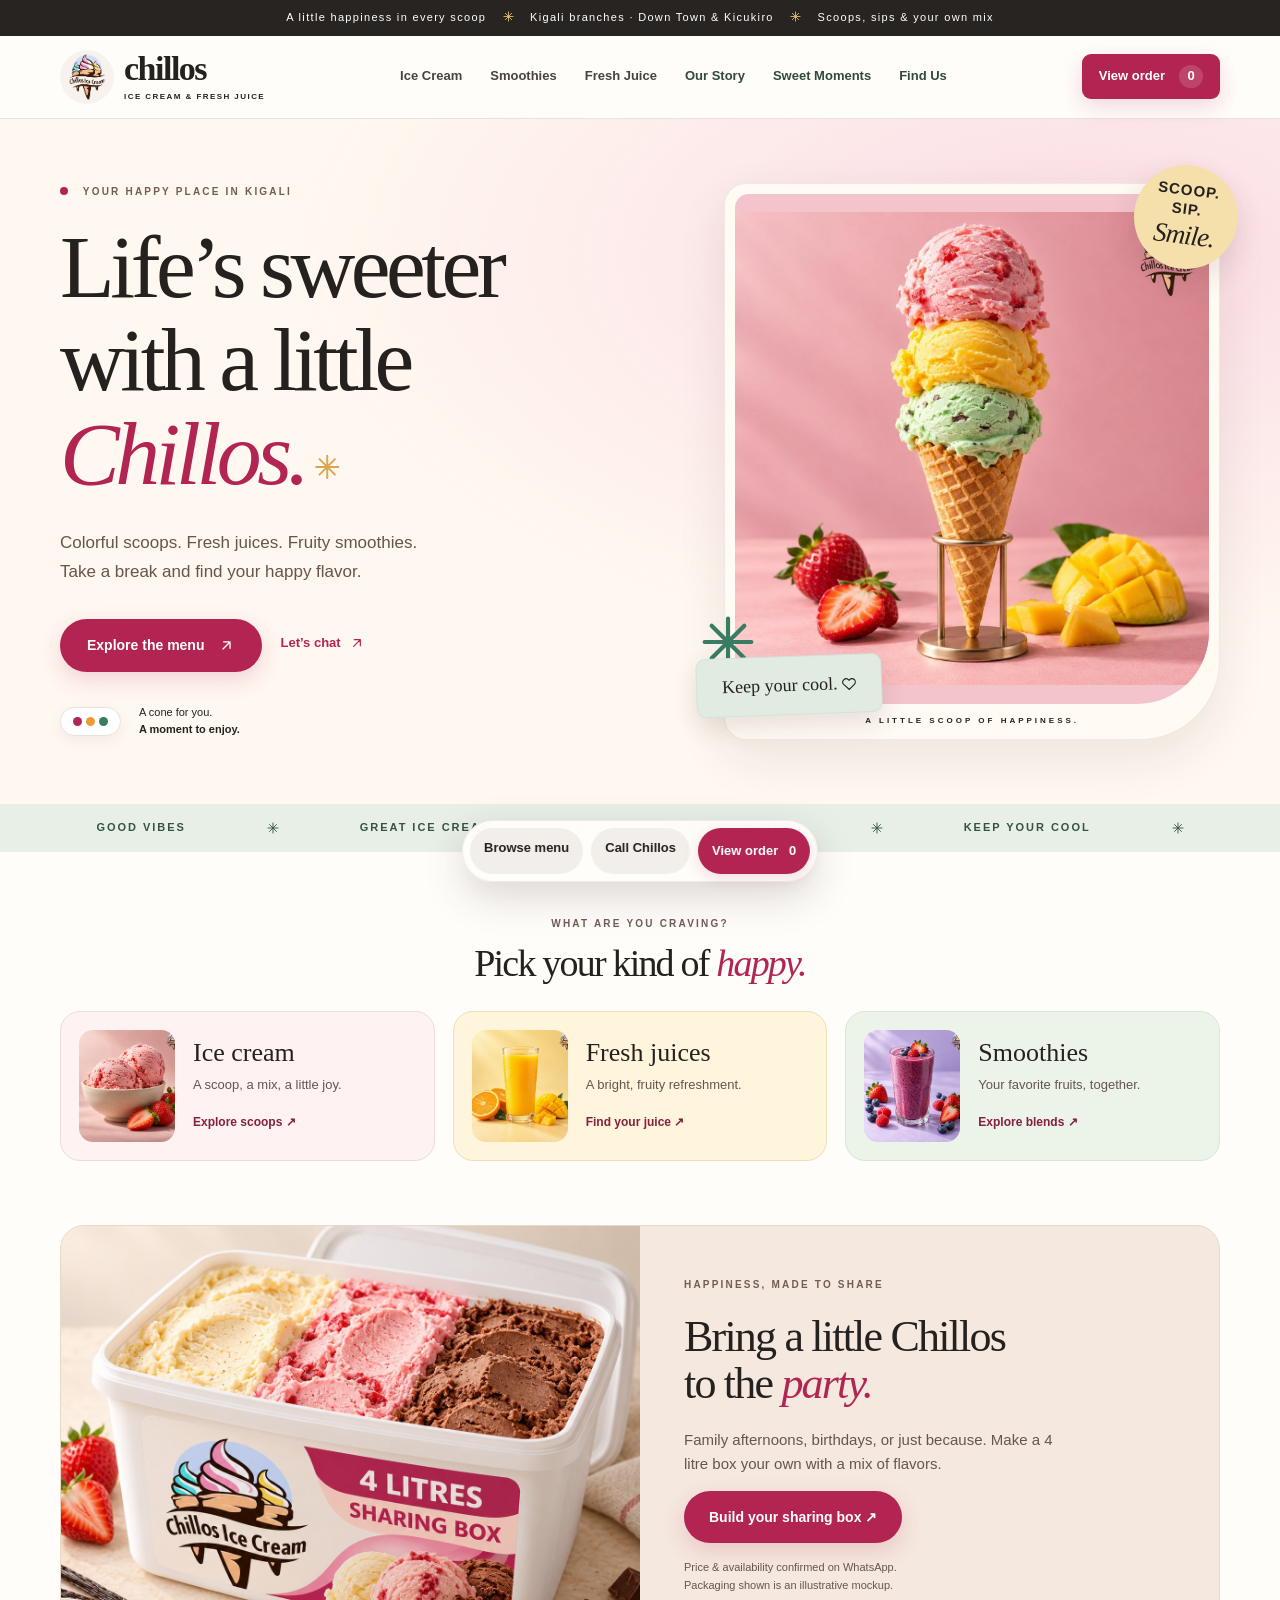
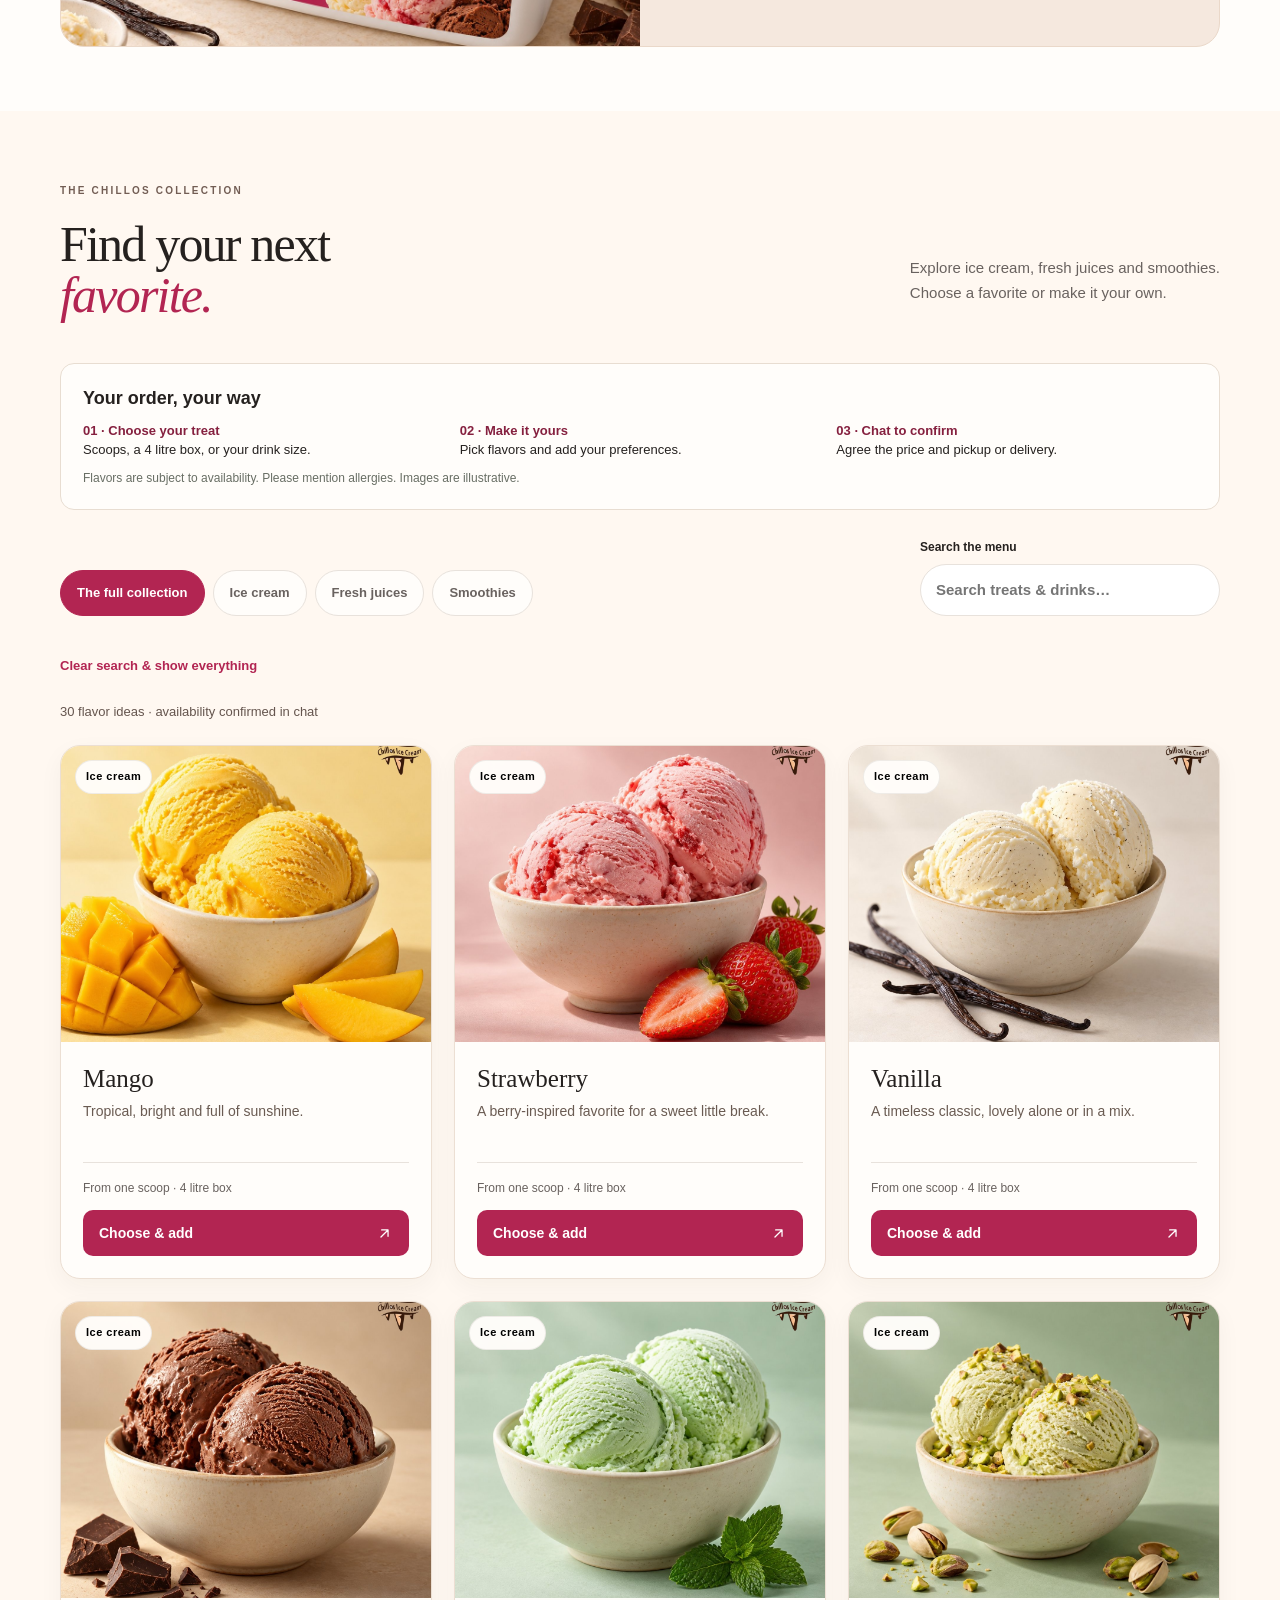
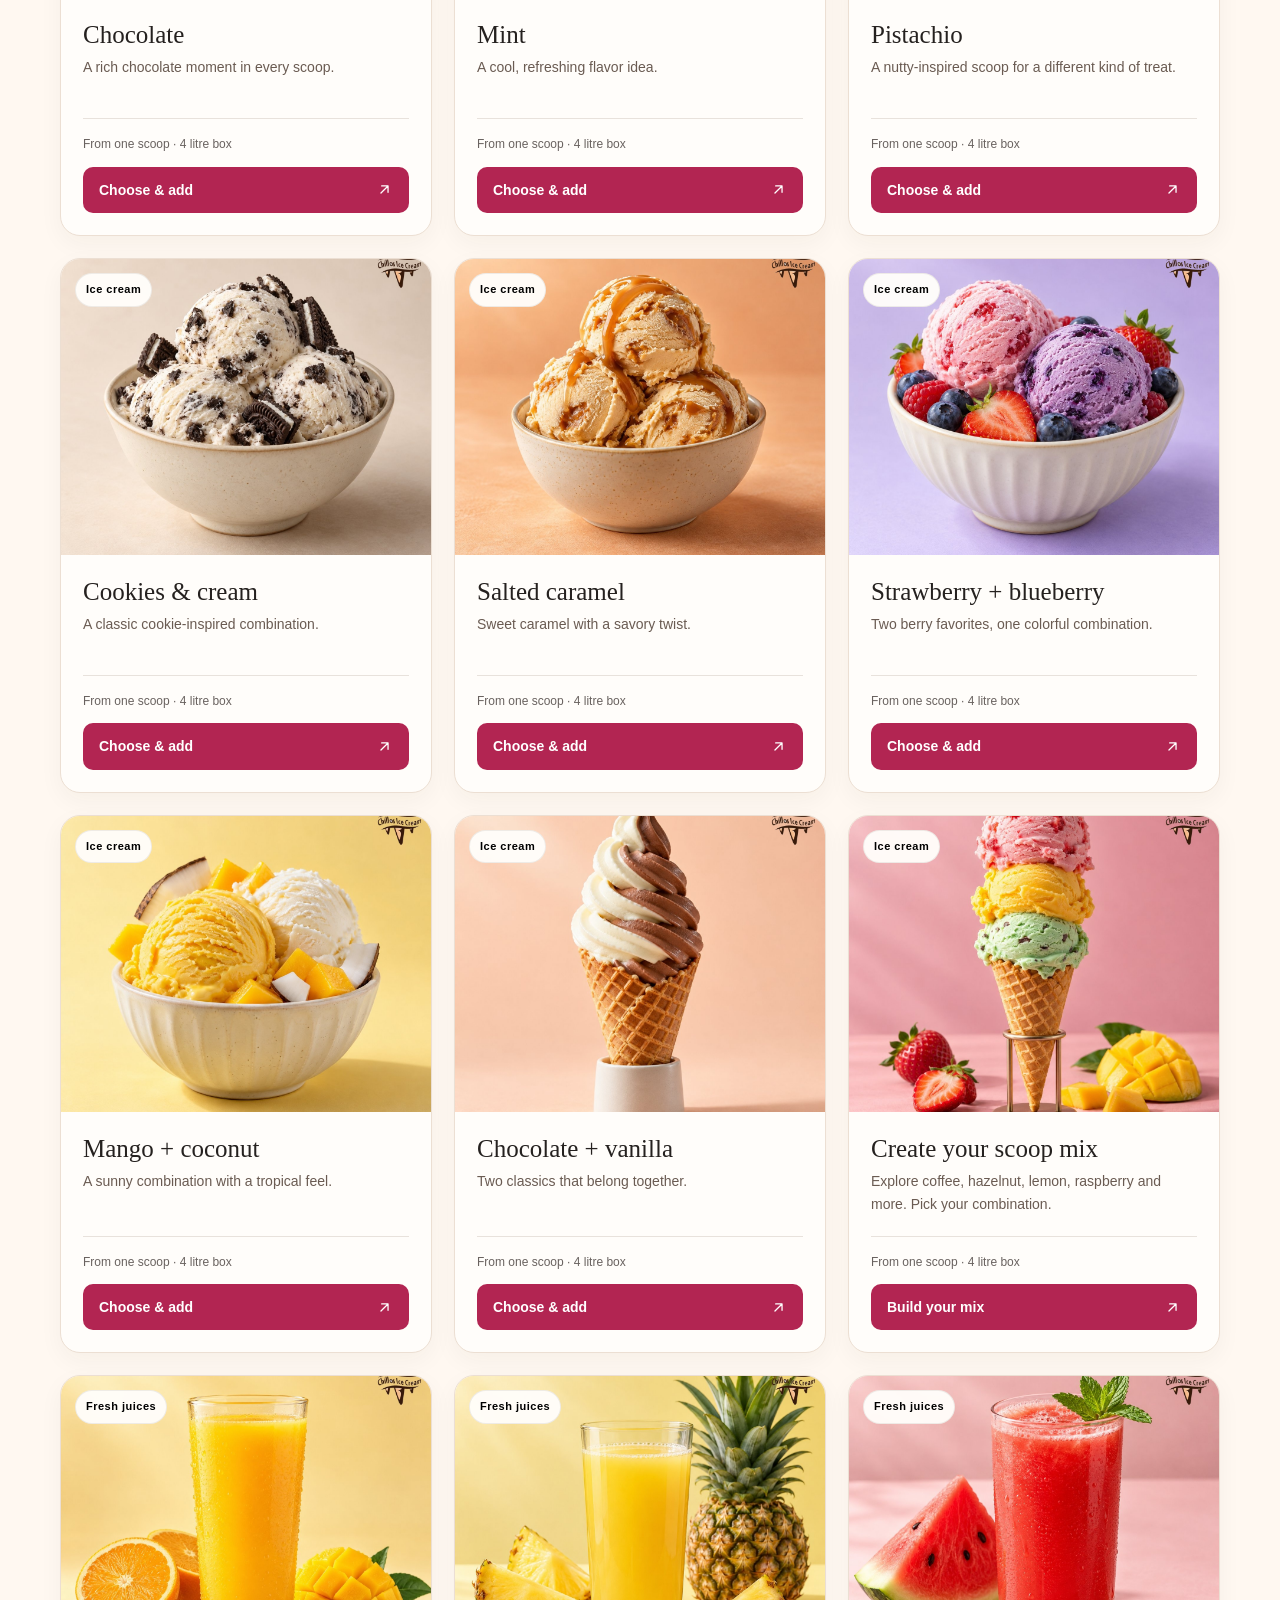
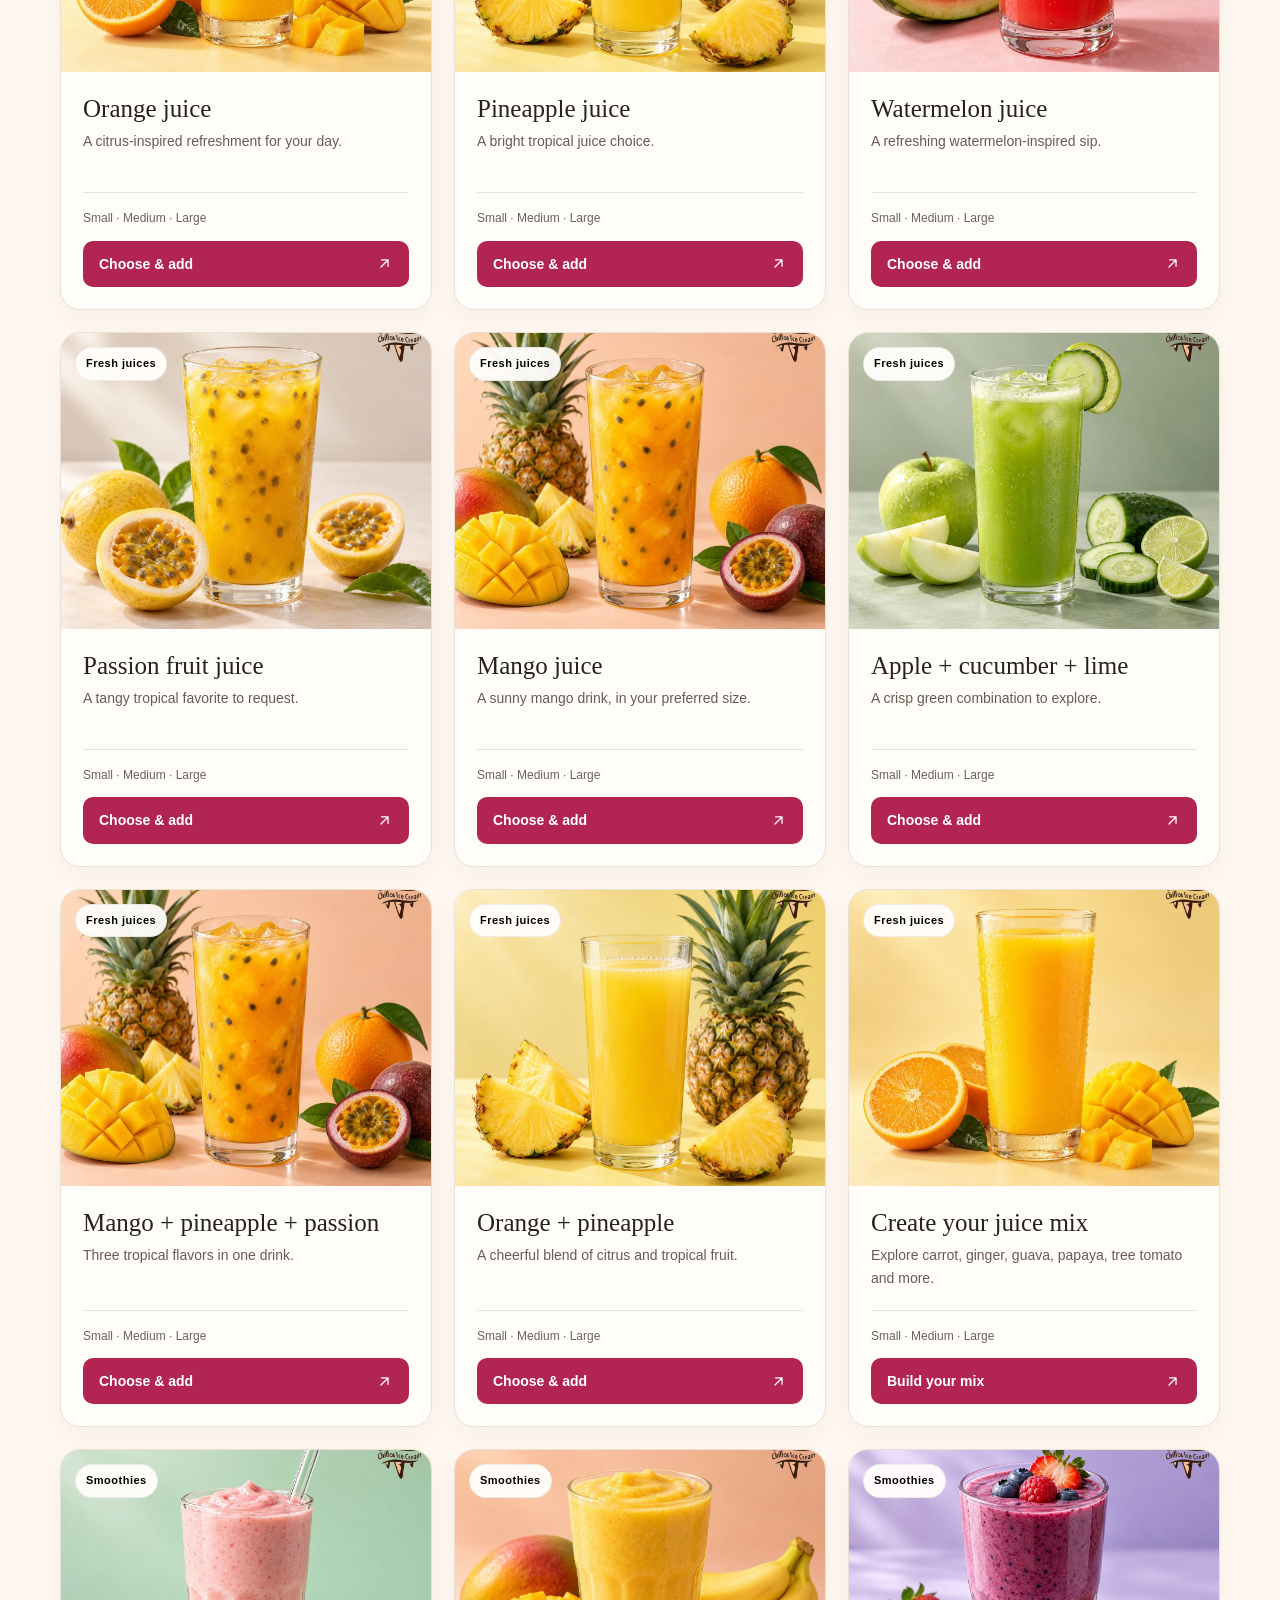
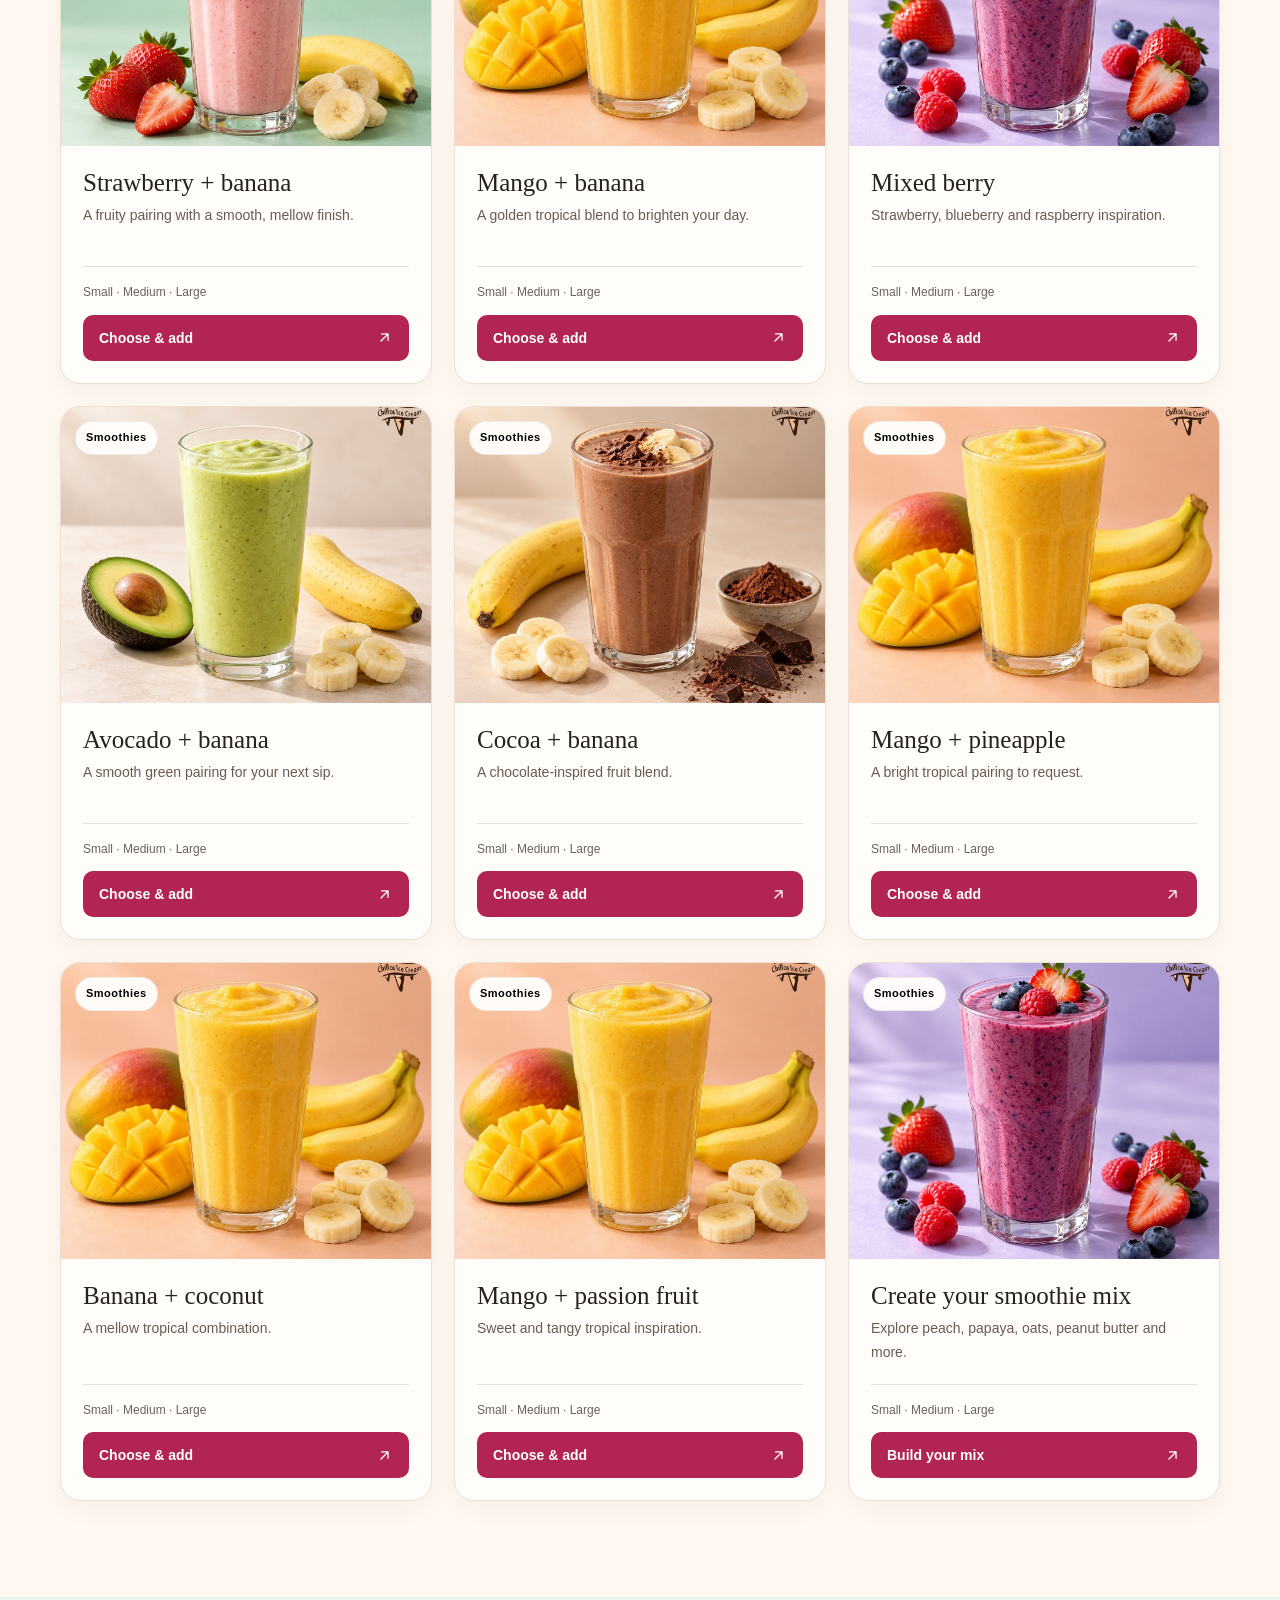
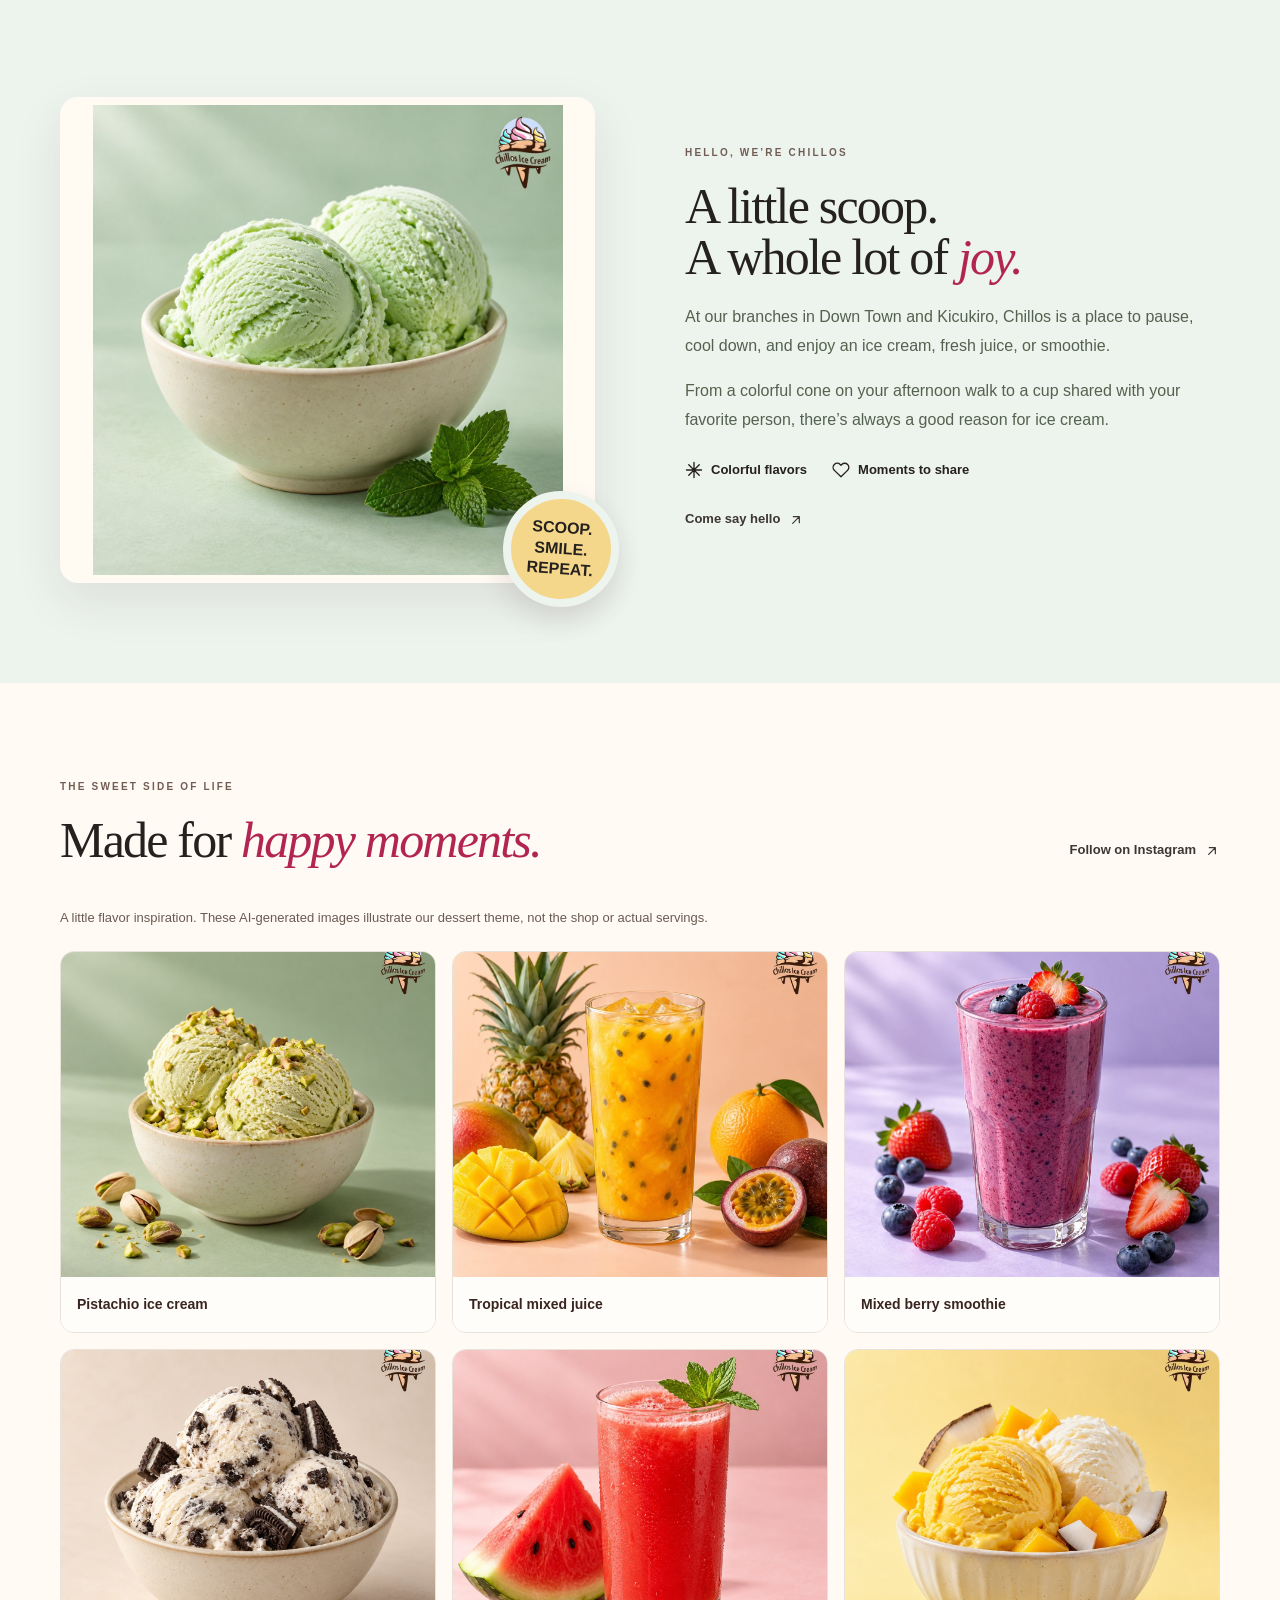
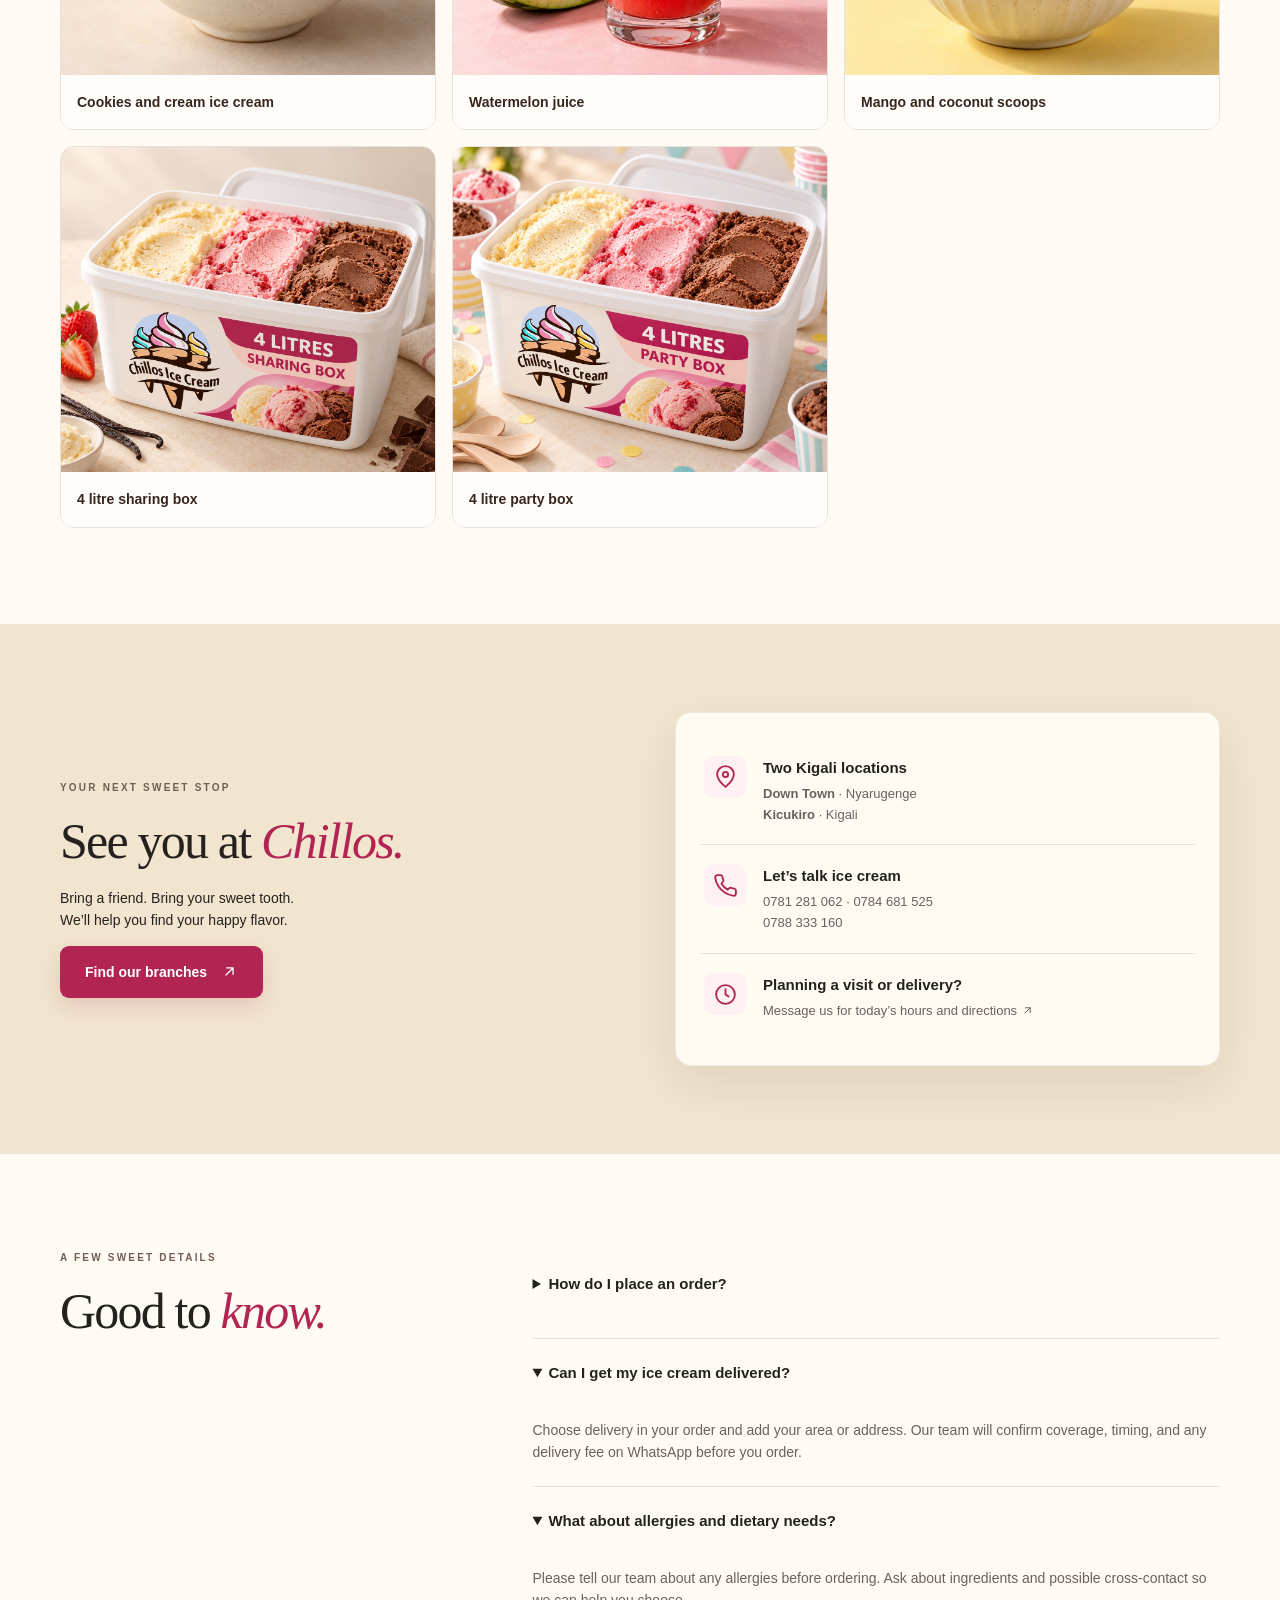
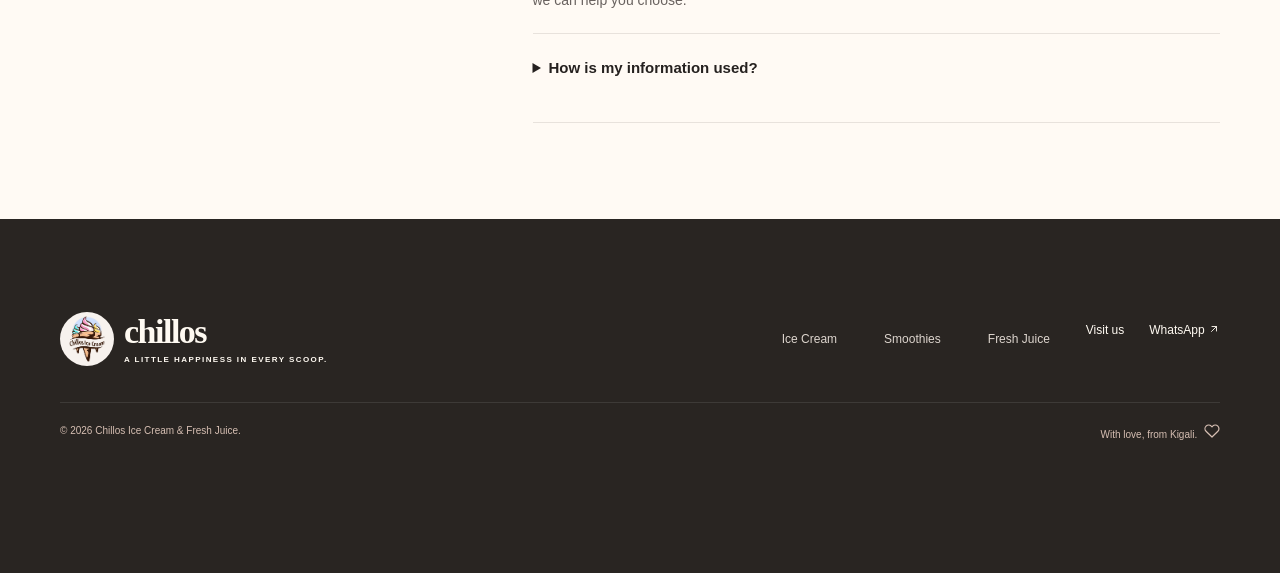
==== commit 4b96c9a3: "Improve storefront usability, order validation, and branded box images" ====
--- a/Chillos Ice Cream & Fresh Juice – Kigali.html
+++ b/Chillos Ice Cream & Fresh Juice – Kigali.html
@@ -8,9 +8,9 @@
 <title>Chillos Ice Cream & Fresh Juice | A little happiness in Kigali</title>
 <meta name="description" content="Keep your cool with Chillos Ice Cream at our Down Town and Kicukiro branches. Explore flavors, build your order, and confirm pickup or delivery on WhatsApp.">
 <link rel="icon" href="assets/package-logo.png">
-<link rel="stylesheet" href="styles.css?v=20261028-1">
+<link rel="stylesheet" href="styles.css?v=20261029-5">
 <script src="catalog.js?v=20261028-1" defer></script>
-<script src="script.js?v=20261029-1" defer></script>
+<script src="script.js?v=20261029-5" defer></script>
 </head>
 <body>
 <svg class="icon-sprite" aria-hidden="true" xmlns="http://www.w3.org/2000/svg"><defs>
@@ -33,16 +33,16 @@
 <button class="button basket-button" data-open-cart>View order <span id="cart-count">0</span></button>
 </div></header>
 <main id="main">
-<section class="hero"><div class="wrap hero-grid"><div class="hero-copy"><p class="eyebrow"><span class="dot"></span> YOUR HAPPY PLACE IN KIGALI</p><h1>Life’s sweeter<br>with a little<br><em>Chillos.</em><svg class="spark icon" aria-hidden="true"><use href="#icon-spark"/></svg></h1><p class="intro">Colorful scoops. Fresh juices. Fruity smoothies.<br>Take a break and find your happy flavor.</p><div class="actions"><a class="button" href="#menu">Find your flavor <svg class="icon" aria-hidden="true"><use href="#icon-arrow"/></svg></a><a class="text-link" href="https://wa.me/250781281062" target="_blank" rel="noopener">Let’s chat <svg class="icon" aria-hidden="true"><use href="#icon-arrow"/></svg></a></div><div class="hero-foot"><span class="mini-scoops" aria-hidden="true"><i></i><i></i><i></i></span><p>A cone for you.<br><strong>A moment to enjoy.</strong></p></div></div><div class="hero-visual"><div class="photo-frame"><img src="assets/generated/hero.jpg?v=20261028-3" alt="Illustration of a cone with strawberry, mango, and mint ice cream" fetchpriority="high"><span class="photo-label">A LITTLE SCOOP OF HAPPINESS.</span></div><div class="hero-seal">SCOOP.<br>SIP.<br><em>Smile.</em></div><svg class="visual-star icon" aria-hidden="true"><use href="#icon-spark"/></svg><div class="floating-note">Keep your cool. <svg class="icon" aria-hidden="true"><use href="#icon-heart"/></svg></div></div></div></section>
+<section class="hero"><div class="wrap hero-grid"><div class="hero-copy"><p class="eyebrow"><span class="dot"></span> YOUR HAPPY PLACE IN KIGALI</p><h1>Life’s sweeter<br>with a little<br><em>Chillos.</em><svg class="spark icon" aria-hidden="true"><use href="#icon-spark"/></svg></h1><p class="intro">Colorful scoops. Fresh juices. Fruity smoothies.<br>Take a break and find your happy flavor.</p><div class="actions"><a class="button" href="#menu">Explore the menu <svg class="icon" aria-hidden="true"><use href="#icon-arrow"/></svg></a><a class="text-link" href="https://wa.me/250781281062" target="_blank" rel="noopener">Let’s chat <svg class="icon" aria-hidden="true"><use href="#icon-arrow"/></svg></a></div><div class="hero-foot"><span class="mini-scoops" aria-hidden="true"><i></i><i></i><i></i></span><p>A cone for you.<br><strong>A moment to enjoy.</strong></p></div></div><div class="hero-visual"><div class="photo-frame"><img src="assets/generated/hero.jpg?v=20261028-3" alt="Illustration of a cone with strawberry, mango, and mint ice cream" fetchpriority="high"><span class="photo-label">A LITTLE SCOOP OF HAPPINESS.</span></div><div class="hero-seal">SCOOP.<br>SIP.<br><em>Smile.</em></div><svg class="visual-star icon" aria-hidden="true"><use href="#icon-spark"/></svg><div class="floating-note">Keep your cool. <svg class="icon" aria-hidden="true"><use href="#icon-heart"/></svg></div></div></div></section>
 <div class="flavor-ribbon" aria-hidden="true"><span>GOOD VIBES</span><svg class="icon"><use href="#icon-spark"/></svg><span>GREAT ICE CREAM</span><svg class="icon"><use href="#icon-spark"/></svg><span>SWEET MOMENTS</span><svg class="icon"><use href="#icon-spark"/></svg><span>KEEP YOUR COOL</span><svg class="icon"><use href="#icon-spark"/></svg></div>
-<section class="section menu-section" id="menu"><div class="wrap"><div class="section-heading"><div><p class="eyebrow">THE CHILLOS COLLECTION</p><h2>Your flavor.<br><em>Your combination.</em></h2></div><p>Explore ice cream, fresh juices and smoothies.<br>Choose a favorite or make it your own.</p></div><aside class="ordering-guide" aria-label="Before you order"><h3>Choose your portions · Final price agreed on WhatsApp</h3><div><p><strong>Ice cream</strong><br>From one scoop, up to a full 4 litre box.</p><p><strong>Fresh juice & smoothies</strong><br>Small, Medium or Large.</p><p><strong>Pickup or delivery</strong><br>Fees &amp; timing confirmed on WhatsApp.</p></div><p>After you send the order, Chillos will review your selections and agree the final price with you on WhatsApp. Flavors are subject to availability; please mention allergies. Images are illustrative.</p></aside><div class="menu-tools"><div class="filters" role="group" aria-label="Filter menu"><button class="filter active" data-filter="all" aria-pressed="true">The full collection</button><button class="filter" data-filter="ice" aria-pressed="false">Ice cream</button><button class="filter" data-filter="juices" aria-pressed="false">Fresh juices</button><button class="filter" data-filter="smoothies" aria-pressed="false">Smoothies</button></div><label class="search"><span>Search the menu</span><input id="search" type="search" placeholder="Search treats & drinks…"></label></div><div class="menu-explainer"><span><b>01</b> Find your flavor</span><span><b>02</b> Choose scoops or size</span><span><b>03</b> Confirm with Chillos</span></div><button id="reset-menu" class="text-button" type="button">Clear search & show everything</button><p id="result-count" class="result-count" role="status"></p><div class="product-grid" id="products"></div><p id="no-results" hidden>No matching treats or drinks. Try another search or choose The full collection.</p><noscript><p>Explore ice cream, fresh juices, and smoothies. <a href="https://wa.me/250781281062">Message us on WhatsApp to order.</a></p></noscript></div></section>
+<section class="category-section" aria-labelledby="category-title"><div class="wrap"><div class="category-heading"><p class="eyebrow">WHAT ARE YOU CRAVING?</p><h2 id="category-title">Pick your kind of <em>happy.</em></h2></div><div class="category-cards"><a href="#menu" data-category="ice"><img src="assets/generated/strawberry.jpg" alt="" loading="lazy" width="240" height="240"><div><h3>Ice cream</h3><p>A scoop, a mix, a little joy.</p><span>Explore scoops &#8599;</span></div></a><a href="#menu" data-category="juices"><img src="assets/generated/fresh-juice.jpg" alt="" loading="lazy" width="240" height="240"><div><h3>Fresh juices</h3><p>A bright, fruity refreshment.</p><span>Find your juice &#8599;</span></div></a><a href="#menu" data-category="smoothies"><img src="assets/generated/berry-smoothie.jpg" alt="" loading="lazy" width="240" height="240"><div><h3>Smoothies</h3><p>Your favorite fruits, together.</p><span>Explore blends &#8599;</span></div></a></div></div></section><section class="sharing-section" aria-labelledby="sharing-title"><div class="wrap sharing-feature"><img src="assets/generated/four-litre-box.jpg?v=20261029-3" alt="Chillos 4 litre sharing box mockup" loading="lazy" width="1254" height="1254"><div><p class="eyebrow">HAPPINESS, MADE TO SHARE</p><h2 id="sharing-title">Bring a little Chillos<br>to the <em>party.</em></h2><p>Family afternoons, birthdays, or just because. Make a 4 litre box your own with a mix of flavors.</p><button class="button" type="button" data-detail="custom-ice" data-portion="Full box – 4 litres">Build your sharing box &#8599;</button><p class="feature-note">Price &amp; availability confirmed on WhatsApp.<br>Packaging shown is an illustrative mockup.</p></div></div></section><section class="section menu-section" id="menu"><div class="wrap"><div class="section-heading"><div><p class="eyebrow">THE CHILLOS COLLECTION</p><h2>Find your next<br><em>favorite.</em></h2></div><p>Explore ice cream, fresh juices and smoothies.<br>Choose a favorite or make it your own.</p></div><aside class="ordering-guide" aria-label="How ordering works"><h3>Your order, your way</h3><div><p><strong>01 &middot; Choose your treat</strong><br>Scoops, a 4 litre box, or your drink size.</p><p><strong>02 &middot; Make it yours</strong><br>Pick flavors and add your preferences.</p><p><strong>03 &middot; Chat to confirm</strong><br>Agree the price and pickup or delivery.</p></div><p>Flavors are subject to availability. Please mention allergies. Images are illustrative.</p></aside><div class="menu-tools"><div class="filters" role="group" aria-label="Filter menu"><button class="filter active" data-filter="all" aria-pressed="true">The full collection</button><button class="filter" data-filter="ice" aria-pressed="false">Ice cream</button><button class="filter" data-filter="juices" aria-pressed="false">Fresh juices</button><button class="filter" data-filter="smoothies" aria-pressed="false">Smoothies</button></div><label class="search"><span>Search the menu</span><input id="search" type="search" placeholder="Search treats & drinks…"></label></div><button id="reset-menu" class="text-button" type="button">Clear search & show everything</button><p id="result-count" class="result-count" role="status"></p><div class="product-grid" id="products"></div><p id="no-results" hidden>No matching treats or drinks. Try another search or choose The full collection.</p><noscript><p>Explore ice cream, fresh juices, and smoothies. <a href="https://wa.me/250781281062">Message us on WhatsApp to order.</a></p></noscript></div></section>
 <section class="story-section" id="story"><div class="wrap story-grid"><div class="story-image"><img src="assets/generated/mint.jpg?v=20261028-3" alt="Illustration of mint ice cream with fresh mint" loading="lazy"><span class="story-seal">SCOOP.<br>SMILE.<br>REPEAT.</span></div><div class="story-copy"><p class="eyebrow">HELLO, WE’RE CHILLOS</p><h2>A little scoop.<br>A whole lot of <em>joy.</em></h2><p>At our branches in Down Town and Kicukiro, Chillos is a place to pause, cool down, and enjoy an ice cream, fresh juice, or smoothie.</p><p>From a colorful cone on your afternoon walk to a cup shared with your favorite person, there’s always a good reason for ice cream.</p><div class="story-points"><span><svg class="icon" aria-hidden="true"><use href="#icon-spark"/></svg> Colorful flavors</span><span><svg class="icon" aria-hidden="true"><use href="#icon-heart"/></svg> Moments to share</span></div><a class="text-link" href="#visit">Come say hello <svg class="icon" aria-hidden="true"><use href="#icon-arrow"/></svg></a></div></div></section>
-<section class="section" id="moments"><div class="wrap"><div class="section-heading"><div><p class="eyebrow">THE SWEET SIDE OF LIFE</p><h2>Made for <em>happy moments.</em></h2></div><a class="text-link" href="https://www.instagram.com/chillos.ice.cream/" target="_blank" rel="noopener">Follow on Instagram <svg class="icon" aria-hidden="true"><use href="#icon-arrow"/></svg></a></div><p class="gallery-note">A little flavor inspiration. These AI-generated images illustrate our dessert theme, not the shop or actual servings.</p><div class="gallery"><button data-gallery="assets/generated/pistachio.jpg" aria-label="View Pistachio ice cream"><img src="assets/generated/pistachio.jpg" alt="Pistachio ice cream inspiration" loading="lazy"><span>Pistachio ice cream</span></button><button data-gallery="assets/generated/tropical-juice.jpg" aria-label="View Tropical mixed juice"><img src="assets/generated/tropical-juice.jpg" alt="Tropical mixed juice inspiration" loading="lazy"><span>Tropical mixed juice</span></button><button data-gallery="assets/generated/berry-smoothie.jpg" aria-label="View Mixed berry smoothie"><img src="assets/generated/berry-smoothie.jpg" alt="Mixed berry smoothie inspiration" loading="lazy"><span>Mixed berry smoothie</span></button><button data-gallery="assets/generated/cookies-cream.jpg" aria-label="View Cookies and cream ice cream"><img src="assets/generated/cookies-cream.jpg" alt="Cookies and cream ice cream inspiration" loading="lazy"><span>Cookies and cream ice cream</span></button><button data-gallery="assets/generated/watermelon-juice.jpg" aria-label="View Watermelon juice"><img src="assets/generated/watermelon-juice.jpg" alt="Watermelon juice inspiration" loading="lazy"><span>Watermelon juice</span></button><button data-gallery="assets/generated/tropical-mix.jpg" aria-label="View Mango and coconut scoops"><img src="assets/generated/tropical-mix.jpg" alt="Mango and coconut scoops inspiration" loading="lazy"><span>Mango and coconut scoops</span></button><button data-gallery="assets/generated/four-litre-box.jpg" aria-label="View the 4 litre ice cream box"><img src="assets/generated/four-litre-box.jpg" alt="Four litre Chillos ice cream box inspiration" loading="lazy"><span>4 litre sharing box</span></button><button data-gallery="assets/generated/four-litre-party.jpg" aria-label="View the 4 litre party box"><img src="assets/generated/four-litre-party.jpg" alt="Four litre Chillos ice cream party box inspiration" loading="lazy"><span>4 litre party box</span></button></div></div></section>
+<section class="section" id="moments"><div class="wrap"><div class="section-heading"><div><p class="eyebrow">THE SWEET SIDE OF LIFE</p><h2>Made for <em>happy moments.</em></h2></div><a class="text-link" href="https://www.instagram.com/chillos.ice.cream/" target="_blank" rel="noopener">Follow on Instagram <svg class="icon" aria-hidden="true"><use href="#icon-arrow"/></svg></a></div><p class="gallery-note">A little flavor inspiration. These AI-generated images illustrate our dessert theme, not the shop or actual servings.</p><div class="gallery"><button data-gallery="assets/generated/pistachio.jpg" aria-label="View Pistachio ice cream"><img src="assets/generated/pistachio.jpg" alt="Pistachio ice cream inspiration" loading="lazy"><span>Pistachio ice cream</span></button><button data-gallery="assets/generated/tropical-juice.jpg" aria-label="View Tropical mixed juice"><img src="assets/generated/tropical-juice.jpg" alt="Tropical mixed juice inspiration" loading="lazy"><span>Tropical mixed juice</span></button><button data-gallery="assets/generated/berry-smoothie.jpg" aria-label="View Mixed berry smoothie"><img src="assets/generated/berry-smoothie.jpg" alt="Mixed berry smoothie inspiration" loading="lazy"><span>Mixed berry smoothie</span></button><button data-gallery="assets/generated/cookies-cream.jpg" aria-label="View Cookies and cream ice cream"><img src="assets/generated/cookies-cream.jpg" alt="Cookies and cream ice cream inspiration" loading="lazy"><span>Cookies and cream ice cream</span></button><button data-gallery="assets/generated/watermelon-juice.jpg" aria-label="View Watermelon juice"><img src="assets/generated/watermelon-juice.jpg" alt="Watermelon juice inspiration" loading="lazy"><span>Watermelon juice</span></button><button data-gallery="assets/generated/tropical-mix.jpg" aria-label="View Mango and coconut scoops"><img src="assets/generated/tropical-mix.jpg" alt="Mango and coconut scoops inspiration" loading="lazy"><span>Mango and coconut scoops</span></button><button data-gallery="assets/generated/four-litre-box.jpg?v=20261029-3" aria-label="View the 4 litre ice cream box"><img src="assets/generated/four-litre-box.jpg?v=20261029-3" alt="Four litre Chillos ice cream box inspiration" loading="lazy"><span>4 litre sharing box</span></button><button data-gallery="assets/generated/four-litre-party.jpg?v=20261029-4" aria-label="View the 4 litre party box"><img src="assets/generated/four-litre-party.jpg?v=20261029-4" alt="Four litre Chillos ice cream party box inspiration" loading="lazy"><span>4 litre party box</span></button></div></div></section>
 <section class="visit-section" id="visit"><div class="wrap visit-grid"><div><p class="eyebrow">YOUR NEXT SWEET STOP</p><h2>See you at <em>Chillos.</em></h2><p>Bring a friend. Bring your sweet tooth.<br>We’ll help you find your happy flavor.</p><a class="button" href="https://www.google.com/maps/search/?api=1&query=Chillos+Ice+Cream+Kigali" target="_blank" rel="noopener">Find our branches <svg class="icon" aria-hidden="true"><use href="#icon-arrow"/></svg></a></div><div class="contact-card"><div><span class="contact-icon"><svg class="icon" aria-hidden="true"><use href="#icon-map"/></svg></span><div><h3>Two Kigali locations</h3><p><strong>Down Town</strong> · Nyarugenge<br><strong>Kicukiro</strong> · Kigali</p></div></div><div><span class="contact-icon"><svg class="icon" aria-hidden="true"><use href="#icon-phone"/></svg></span><div><h3>Let’s talk ice cream</h3><p><a href="tel:+250781281062">0781 281 062</a> · <a href="tel:+250784681525">0784 681 525</a><br><a href="tel:+250788333160">0788 333 160</a></p></div></div><div><span class="contact-icon"><svg class="icon" aria-hidden="true"><use href="#icon-clock"/></svg></span><div><h3>Planning a visit or delivery?</h3><p><a href="https://wa.me/250781281062?text=Hi%20Chillos!%20What%20are%20your%20opening%20hours%20today%3F" target="_blank" rel="noopener">Message us for today’s hours and directions <svg class="icon" aria-hidden="true"><use href="#icon-arrow"/></svg></a></p></div></div></div></div></section>
-<section class="section faq-section"><div class="wrap faq-grid"><div><p class="eyebrow">A FEW SWEET DETAILS</p><h2>Good to <em>know.</em></h2></div><div><details open><summary>How do I place an order?</summary><p>Choose a flavor, select the number of scoops or drink size, and add your selection to Your order. Add your pickup or delivery details, then continue to WhatsApp. Send the prepared message to Chillos. Based on your scoops, drink sizes, flavors, quantity, and delivery choice, Chillos will discuss and agree the final price with you on WhatsApp before confirming availability and timing. Adding items here does not place an order.</p></details><details open><summary>Can I get my ice cream delivered?</summary><p>Choose delivery in your order and add your area or address. Our team will confirm coverage, timing, and any delivery fee on WhatsApp before you order.</p></details><details open><summary>What about allergies and dietary needs?</summary><p>Please tell our team about any allergies before ordering. Ask about ingredients and possible cross-contact so we can help you choose.</p></details><details><summary>How is my information used?</summary><p>Your basket is saved in this browser until you remove its items or clear site data. This static website does not save customer details to a server. Your name, phone, address, and notes are passed to WhatsApp when you continue and are sent to Chillos when you send the message. Ask Chillos on 0781 281 062 about its message retention or deletion practices. WhatsApp’s privacy terms also apply.</p></details></div></div></section>
+<section class="section faq-section"><div class="wrap faq-grid"><div><p class="eyebrow">A FEW SWEET DETAILS</p><h2>Good to <em>know.</em></h2></div><div><details><summary>How do I place an order?</summary><p>Choose a flavor, select the number of scoops or drink size, and add your selection to Your order. Add your pickup or delivery details, then continue to WhatsApp. Send the prepared message to Chillos. Based on your scoops, drink sizes, flavors, quantity, and delivery choice, Chillos will discuss and agree the final price with you on WhatsApp before confirming availability and timing. Adding items here does not place an order.</p></details><details open><summary>Can I get my ice cream delivered?</summary><p>Choose delivery in your order and add your area or address. Our team will confirm coverage, timing, and any delivery fee on WhatsApp before you order.</p></details><details open><summary>What about allergies and dietary needs?</summary><p>Please tell our team about any allergies before ordering. Ask about ingredients and possible cross-contact so we can help you choose.</p></details><details><summary>How is my information used?</summary><p>Your basket is saved in this browser until you remove its items or clear site data. This static website does not save customer details to a server. Your name, phone, address, and notes are passed to WhatsApp when you continue and are sent to Chillos when you send the message. Ask Chillos on 0781 281 062 about its message retention or deletion practices. WhatsApp’s privacy terms also apply.</p></details></div></div></section>
 </main>
 <footer><div class="wrap footer-top"><a class="brand" href="#"><img src="assets/package-logo.png" width="64" height="64" alt=""><span>chillos<span class="brand-small">A LITTLE HAPPINESS IN EVERY SCOOP.</span></span></a><div><a class="nav-category" href="#menu" data-category="ice">Ice Cream</a><a class="nav-category" href="#menu" data-category="smoothies">Smoothies</a><a class="nav-category" href="#menu" data-category="juices">Fresh Juice</a><a href="#visit">Visit us</a><a href="https://wa.me/250781281062" target="_blank" rel="noopener">WhatsApp <svg class="icon" aria-hidden="true"><use href="#icon-arrow"/></svg></a></div></div><div class="wrap footer-bottom"><span>© <span id="year">2026</span> Chillos Ice Cream & Fresh Juice.</span><span>With love, from Kigali. <svg class="icon" aria-hidden="true"><use href="#icon-heart"/></svg></span></div></footer>
-<dialog id="cart" aria-labelledby="cart-title"><div class="dialog-heading"><div><p class="eyebrow">A LITTLE HAPPINESS TO GO</p><h2 id="cart-title">Your order</h2></div><button class="icon-button" data-close-cart aria-label="Close order"><svg class="icon" aria-hidden="true"><use href="#icon-close"/></svg></button></div><div id="cart-items"></div><form id="order-form"><label>Your name<input id="customer-name" maxlength="80" autocomplete="given-name" required placeholder="What should we call you?"></label><label>Phone number<input id="customer-phone" type="tel" autocomplete="tel" required minlength="9" maxlength="20"  placeholder="e.g. 0781 234 567"></label><label>How would you like your treats?<select id="fulfillment"><option value="Pickup">Pickup at Chillos</option><option value="Delivery">Delivery — confirm availability</option></select></label><label id="address-label" hidden>Delivery area or address<input id="address" maxlength="240" autocomplete="street-address" placeholder="Your area and delivery details"></label><label>Anything else? <span class="optional">(optional)</span><textarea id="notes" rows="2" maxlength="500" placeholder="Serving preferences, allergies, or a flavor not listed"></textarea></label><p class="order-estimate">Your final price will be agreed on WhatsApp after Chillos reviews your selections.</p><button class="text-button" type="button" data-continue-shopping><svg class="icon" aria-hidden="true"><use href="#icon-arrow-left"/></svg> Continue shopping</button><p class="order-note">This is an order request. Chillos will confirm prices, availability, delivery fees, and payment directly with you.</p><button class="button" id="checkout" type="submit">Continue to WhatsApp <svg class="icon" aria-hidden="true"><use href="#icon-arrow"/></svg></button><p class="small">Review and send your message in WhatsApp to request your order.</p></form></dialog>
+<dialog id="cart" aria-labelledby="cart-title"><div class="dialog-heading"><div><p class="eyebrow">A LITTLE HAPPINESS TO GO</p><h2 id="cart-title">Your order</h2></div><button class="icon-button" data-close-cart aria-label="Close order"><svg class="icon" aria-hidden="true"><use href="#icon-close"/></svg></button></div><div class="cart-toolbar"><p id="basket-summary" role="status"></p><button id="clear-order" type="button" class="clear-order">Clear all items</button></div><div id="cart-items"></div><div class="cart-feedback"><p id="basket-feedback" role="status"></p><button id="undo-clear" class="text-button" type="button" hidden>Undo clear</button></div><button class="button empty-browse" id="empty-browse" type="button">Explore the menu &#8599;</button><form id="order-form"><label>Your name<input id="customer-name" maxlength="80" autocomplete="given-name" required placeholder="What should we call you?"></label><label>Phone number<input id="customer-phone" type="tel" autocomplete="tel" required minlength="9" maxlength="20"  placeholder="e.g. 0781 234 567"></label><label>How would you like your treats?<select id="fulfillment"><option value="Pickup">Pickup at Chillos</option><option value="Delivery">Delivery — confirm availability</option></select></label><label id="address-label" hidden>Delivery area or address<input id="address" maxlength="240" autocomplete="street-address" placeholder="Your area and delivery details"></label><label>Anything else? <span class="optional">(optional)</span><textarea id="notes" rows="2" maxlength="500" placeholder="Serving preferences, allergies, or a flavor not listed"></textarea></label><p class="order-estimate">Your final price will be agreed on WhatsApp after Chillos reviews your selections.</p><button class="text-button" type="button" data-continue-shopping><svg class="icon" aria-hidden="true"><use href="#icon-arrow-left"/></svg> Continue shopping</button><p class="order-note">This is an order request. Chillos will confirm prices, availability, delivery fees, and payment directly with you.</p><p id="order-error" role="alert"></p><button class="button" id="checkout" type="submit">Continue to WhatsApp <svg class="icon" aria-hidden="true"><use href="#icon-arrow"/></svg></button><p class="small">Review and send your message in WhatsApp to request your order.</p></form></dialog>
 <dialog id="product-detail" aria-labelledby="detail-title"><button class="icon-button" id="close-product" aria-label="Close product details"><svg class="icon" aria-hidden="true"><use href="#icon-close"/></svg></button><img id="detail-image" alt=""><h2 id="detail-title"></h2><p id="detail-description"></p><label for="detail-portion" id="portion-label">Choose your portion</label><select id="detail-portion"></select><label id="detail-scoop-count-label" for="detail-scoop-count" hidden>Number of scoops (13 or more)<input id="detail-scoop-count" type="number" min="13" max="99" value="13" hidden></label><fieldset id="mix-options" hidden><legend>Create your combination</legend><p id="mix-hint" class="small"></p><div id="flavor-options"></div></fieldset><p class="small">Illustrative image. Confirm available flavors, serving sizes, ingredients, and allergens with Chillos before ordering.</p><label>Number of servings<input id="detail-quantity" type="number" min="1" max="99" value="1"></label><p id="detail-error" role="alert"></p><button class="button" id="detail-add">Add to order</button></dialog><dialog id="lightbox" aria-label="Photo preview"><button class="icon-button" id="close-lightbox" aria-label="Close photo"><svg class="icon" aria-hidden="true"><use href="#icon-close"/></svg></button><img id="lightbox-image" alt=""></dialog><div class="order-dock" aria-label="Quick actions"><a href="#menu">Browse menu</a><a href="tel:+250781281062">Call Chillos</a><button id="quick-order" type="button">View order <span id="quick-count">0</span></button></div><div class="toast" id="toast" role="status"></div>
 </body>
 </html>
--- a/styles.css
+++ b/styles.css
@@ -71,4 +71,20 @@
   .brand-small{letter-spacing:.1em}
   .order-dock a:first-child{display:none}
 }
-@media(prefers-reduced-motion:reduce){html{scroll-behavior:auto}*,*::before,*::after{animation:none!important;transition:none!important}}+.cart-item .remove-item{display:inline-flex;align-items:center;justify-content:center;min-height:44px;margin-top:10px;padding:9px 16px;border:2px solid #a72242;border-radius:8px;background:#fff0f3;color:#921b38;font-size:14px;font-weight:700;line-height:1.3;text-decoration:none}
+.cart-item .remove-item:hover,.cart-item .remove-item:active{background:#a72242;color:#fff}
+@media(prefers-reduced-motion:reduce){html{scroll-behavior:auto}*,*::before,*::after{animation:none!important;transition:none!important}}
+/* Customer-facing storefront refinements. */
+:root{--brand:#b22552;--brand-dark:#85193c;--pink:var(--brand)}
+.hero{background:radial-gradient(ellipse at 85% 20%,#fbdce4,transparent 52%),#fff8f0}
+.hero-grid{padding-block:64px;gap:60px}.hero h1{line-height:1.04;letter-spacing:-.05em}.intro{color:#65554e}.hero .actions .button{min-height:52px;padding-inline:26px;border-radius:100px}.hero .text-link{color:var(--brand)}
+.category-section{padding:64px 0;background:#fffdfa}.category-heading{text-align:center;margin-bottom:28px}.category-heading h2{font-size:38px}.category-heading .eyebrow{margin-bottom:12px}.category-cards{display:grid;grid-template-columns:repeat(3,minmax(0,1fr));gap:18px}.category-cards>a{display:flex;gap:18px;align-items:center;padding:18px;border:1px solid #ecdcd8;border-radius:20px;background:#fff2f3;transition:transform .2s,box-shadow .2s}.category-cards>a:nth-child(2){background:#fff5dd;border-color:#efdfb5}.category-cards>a:nth-child(3){background:#ecf3e9;border-color:#d8e6d2}.category-cards>a:hover{transform:translateY(-4px);box-shadow:var(--shadow)}.category-cards img{width:96px;height:112px;object-fit:cover;border-radius:14px}.category-cards h3{font:500 26px Georgia,serif;line-height:1.15;margin:0 0 8px}.category-cards p{font-size:13px;color:#65554e;margin:0 0 12px}.category-cards span{font-size:12px;font-weight:750;color:#85203f}
+.sharing-section{padding:0 0 64px;background:#fffdfa}.sharing-feature{display:grid;grid-template-columns:1fr 1fr;overflow:hidden;border-radius:24px;background:#f5e8de;border:1px solid #ead8c9}.sharing-feature>img{width:100%;height:420px;object-fit:cover}.sharing-feature>div{padding:44px;align-self:center}.sharing-feature h2{font-size:44px;line-height:1.08}.sharing-feature>div>p:not(.eyebrow){color:#65554e;font-size:15px;max-width:390px}.sharing-feature .button{border-radius:100px;min-height:50px}.sharing-feature .feature-note{font-size:11px!important;margin:16px 0 0}
+.menu-section{background:#fff8f1;padding-top:72px}.ordering-guide{background:#fffdfa;border-color:#e8ddd1;padding:22px!important}.ordering-guide h3{font-size:18px}.ordering-guide strong{color:#85203f}.menu-tools{gap:16px}.filter{border-radius:100px;background:#fffdfa;min-height:46px;font-size:13px}.filter.active{background:var(--brand);border-color:var(--brand);color:#fff}.search input{border-radius:100px;font-size:15px;min-height:48px}.result-count{margin-bottom:22px;color:#65554e}#reset-menu{font-size:13px}
+.product-card{background:#fffdfa;border:1px solid #ecdfd3;border-radius:20px;display:flex;flex-direction:column;overflow:hidden}.product-image{border-radius:0;height:auto;aspect-ratio:1.25}.product-image img{object-fit:cover}.product-info{display:flex;flex-direction:column;flex:1;padding:22px}.product-info h3{font-size:25px;line-height:1.2}.product-info p{font-size:14px;line-height:1.65;color:#6a5b52;margin-bottom:20px}.product-bottom{margin-top:auto;display:flex;flex-direction:column;align-items:stretch;gap:12px;padding-top:16px}.product-bottom>span{font-size:12px}.choose-button{width:100%;border-radius:10px;padding:12px 16px;min-height:46px;display:flex;align-items:center;justify-content:space-between;font-size:14px}.tag{font-size:11px;border-radius:100px}
+.gallery button,.gallery button:nth-child(1),.gallery button:nth-child(4){aspect-ratio:auto;background:#fffdfa;border:1px solid var(--line);display:flex;flex-direction:column}.gallery img{aspect-ratio:1.15;object-fit:cover}.gallery button span{background:#fffdfa;color:#39251f;font-size:14px;font-weight:650;padding:16px;text-align:left;width:100%}.gallery-note{color:#6a5b52;font-size:13px}.faq-grid summary{min-height:44px;line-height:1.6}.faq-grid details p{margin-top:14px}.order-dock{border-radius:100px}.order-dock a,.order-dock button{border-radius:100px;min-height:46px}.order-dock button{box-shadow:0 5px 14px #b2255226}
+dialog{background:#fffdfa;border-radius:22px;max-height:calc(100dvh - 24px)}.dialog-heading{padding-bottom:16px;border-bottom:1px solid var(--line)}.cart-toolbar{display:flex;align-items:center;justify-content:space-between;gap:12px;margin-top:16px}.cart-toolbar p{font-size:13px;color:#65554e;margin:0}.clear-order{border:1px solid #a72242;border-radius:8px;background:#fff0f3;color:#921b38;min-height:44px;padding:8px 12px;font-size:13px;font-weight:700}.clear-order:hover{background:#a72242;color:#fff}.cart-item{gap:20px;align-items:flex-start}.cart-item>div:first-child{min-width:0;flex:1}.cart-item strong{font-size:16px;line-height:1.4}.cart-item small{font-size:13px;line-height:1.6;margin-top:5px;overflow-wrap:anywhere}.quantity{flex-shrink:0;gap:8px}.quantity span{min-width:20px;text-align:center;font-weight:700}.cart-feedback{font-size:13px;color:#65554e}.cart-feedback p:empty{display:none}.cart-feedback p{margin:16px 0 0}.empty-cart{padding:32px 0 16px;font-size:16px;text-align:center}.empty-browse{width:100%}#order-form{border-top:1px solid var(--line);padding-top:24px}#order-form label,#product-detail label{font-size:14px}#order-form input,#order-form select,#order-form textarea,#product-detail input,#product-detail select{font-size:16px}#order-error{color:#a72242;font-size:14px;margin:0}#checkout{width:100%;min-height:52px}#detail-add{position:sticky;bottom:0;min-height:52px;box-shadow:0 -5px 20px #fffdfa}#product-detail>img{max-height:280px}#product-detail h2{font-size:36px}.flavor-option{min-height:44px}.flavor-option input{flex-shrink:0}
+@media(min-width:761px) and (max-width:1100px){.category-cards>a{flex-direction:column;align-items:flex-start}.category-cards img{width:100%;height:150px}.sharing-feature>div{padding:28px}.sharing-feature h2{font-size:36px}.hero-grid{gap:32px}.header .nav-bar{flex-wrap:wrap}}
+@media(max-width:760px){.hero-grid{padding-block:40px;gap:28px}.hero h1{font-size:clamp(48px,12vw,70px);max-width:570px}.hero-visual{width:min(100%,440px)}.photo-frame img{height:330px}.category-section{padding:40px 0}.category-heading{text-align:left}.category-heading h2{font-size:32px}.category-cards{grid-template-columns:1fr;gap:12px}.category-cards>a{padding:14px;gap:20px}.category-cards img{width:92px;height:92px}.category-cards h3{font-size:25px}.category-cards p{margin-bottom:6px}.sharing-section{padding-bottom:40px}.sharing-feature{grid-template-columns:1fr}.sharing-feature>img{height:auto;aspect-ratio:1.2}.sharing-feature>div{padding:28px}.sharing-feature h2{font-size:36px}.sharing-feature .button{width:100%}.menu-section{padding-top:48px}.filters{display:grid;grid-template-columns:1fr 1fr;gap:8px}.filter{font-size:12px;padding:10px 8px}.product-grid{grid-template-columns:repeat(2,minmax(0,1fr));gap:14px}.product-image{height:auto;aspect-ratio:1}.product-info{padding:14px}.product-info h3{font-size:21px}.product-info p{font-size:13px;min-height:0}.product-bottom{align-items:stretch;gap:10px}.choose-button{font-size:13px;padding:10px;min-height:46px}.gallery button span{font-size:12px;padding:12px}.order-dock{left:8px;right:8px;bottom:calc(8px + env(safe-area-inset-bottom));transform:none;width:auto;max-width:none;padding:6px;border-radius:16px}.order-dock a,.order-dock button{border-radius:10px}.cart-item{gap:12px}.quantity{gap:4px}.quantity button{min-width:40px;min-height:44px}.cart-toolbar{align-items:flex-start}.cart-toolbar p{max-width:55%}.sharing-feature .feature-note{line-height:1.6}}
+@media(max-width:380px){.product-grid{grid-template-columns:1fr}.product-image{aspect-ratio:1.25}.cart-item{flex-wrap:wrap}.quantity{margin-left:auto}.sharing-feature>div{padding:22px}.hero h1{font-size:46px}}
+@media(prefers-reduced-motion:reduce){.category-cards>a,.product-card,.button{transition:none}.category-cards>a:hover,.product-card:hover,.button:hover{transform:none}}
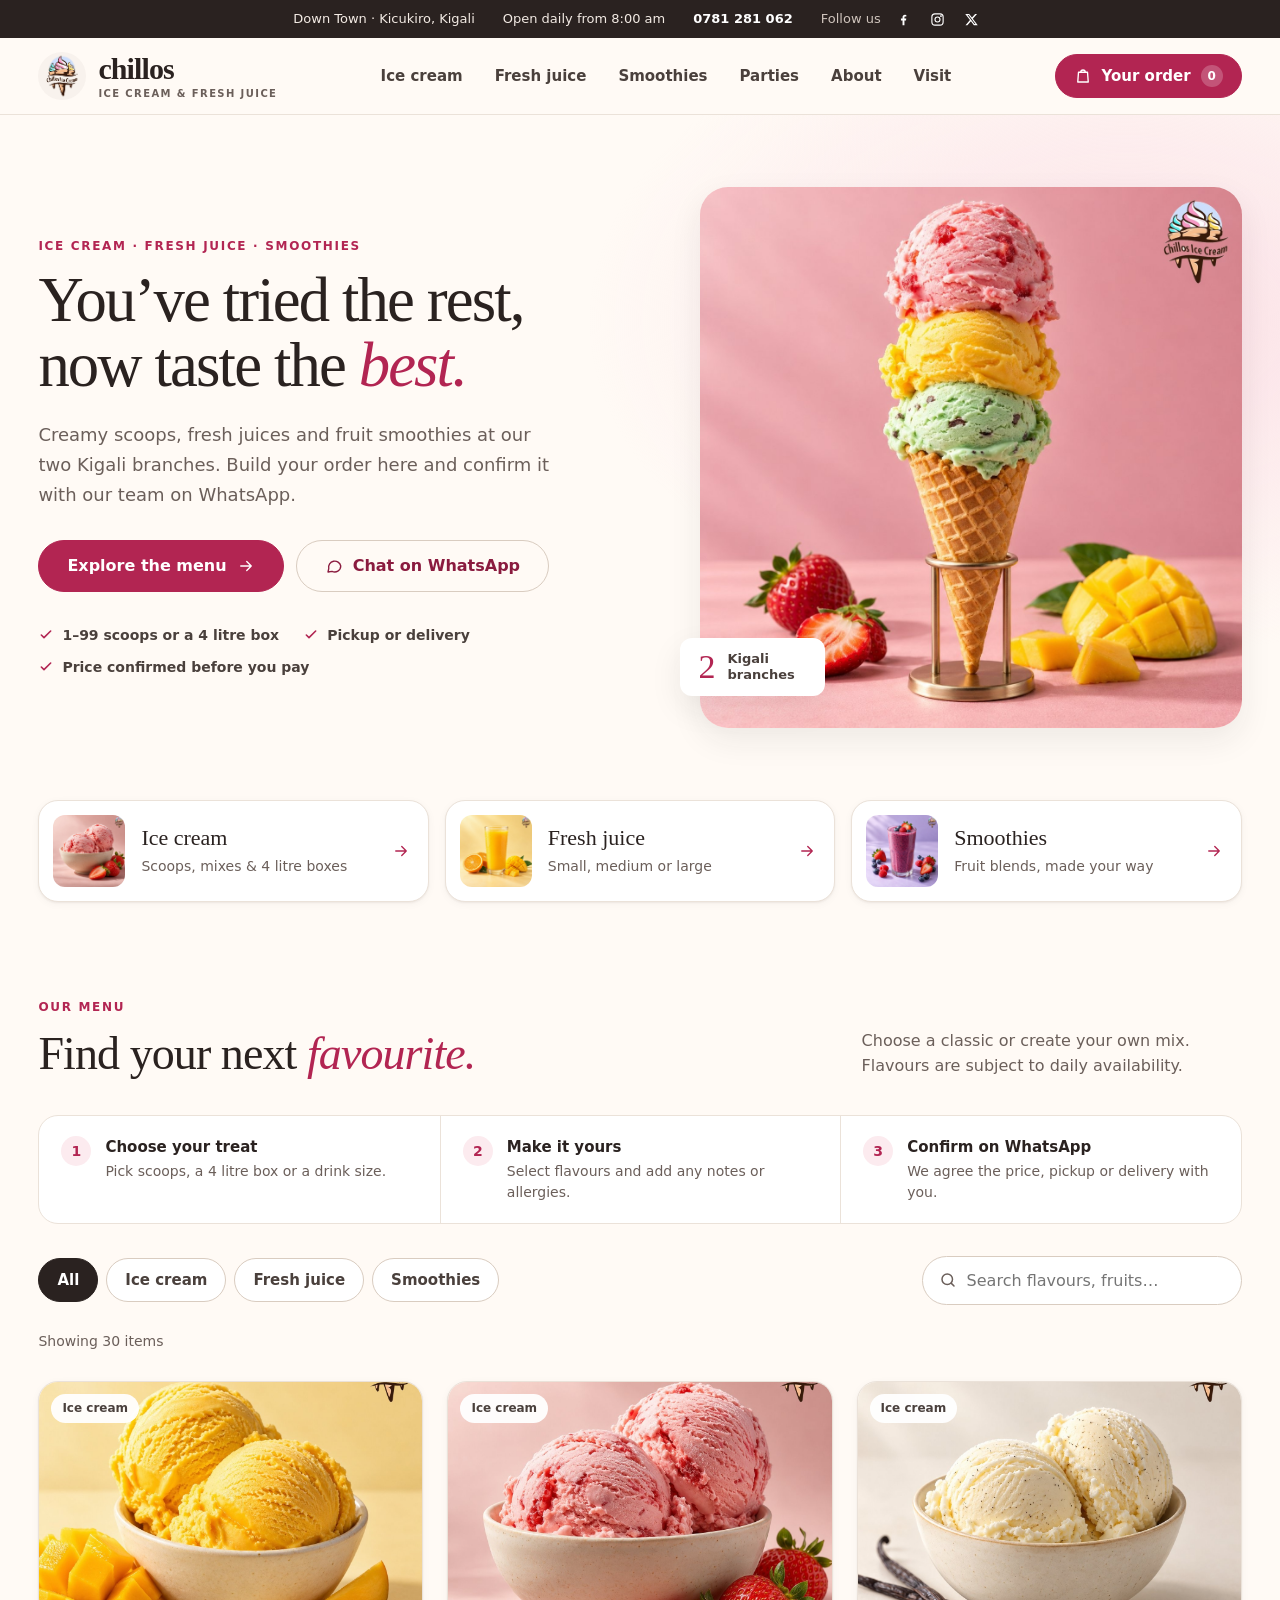
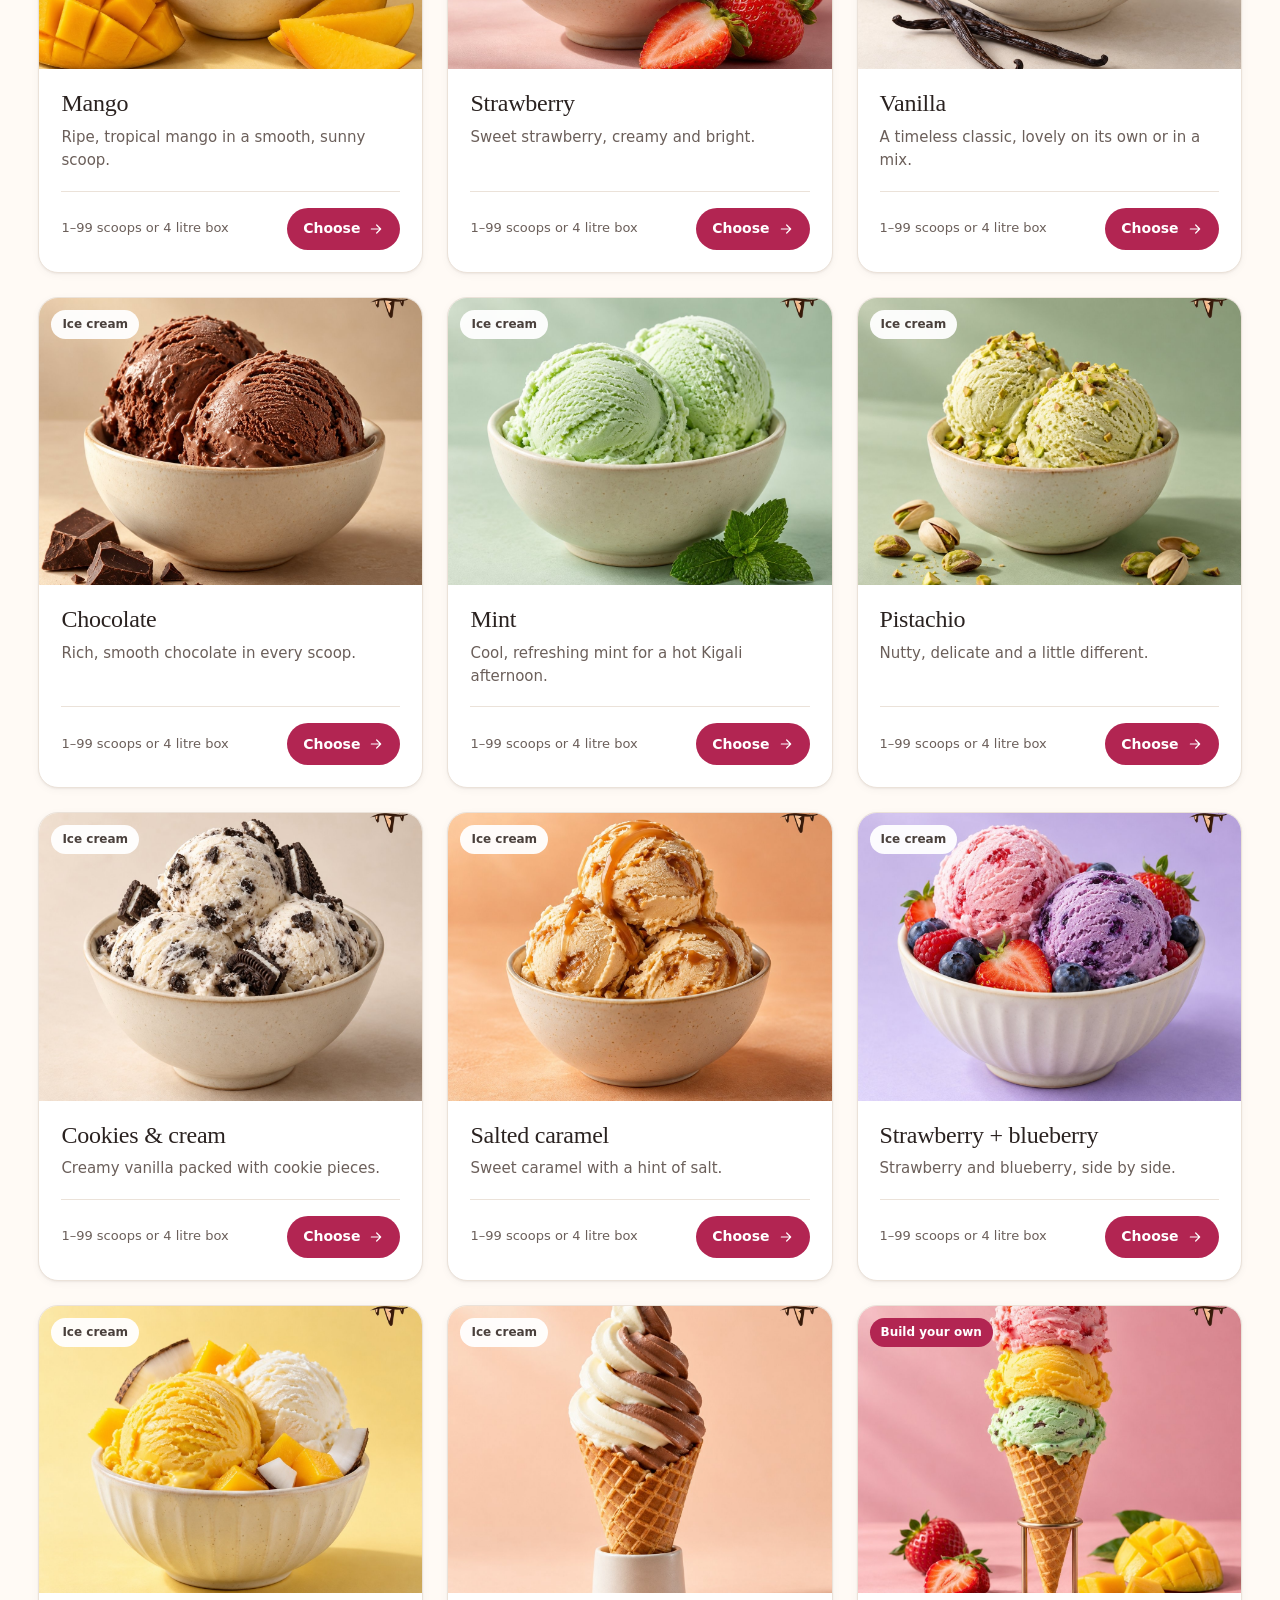
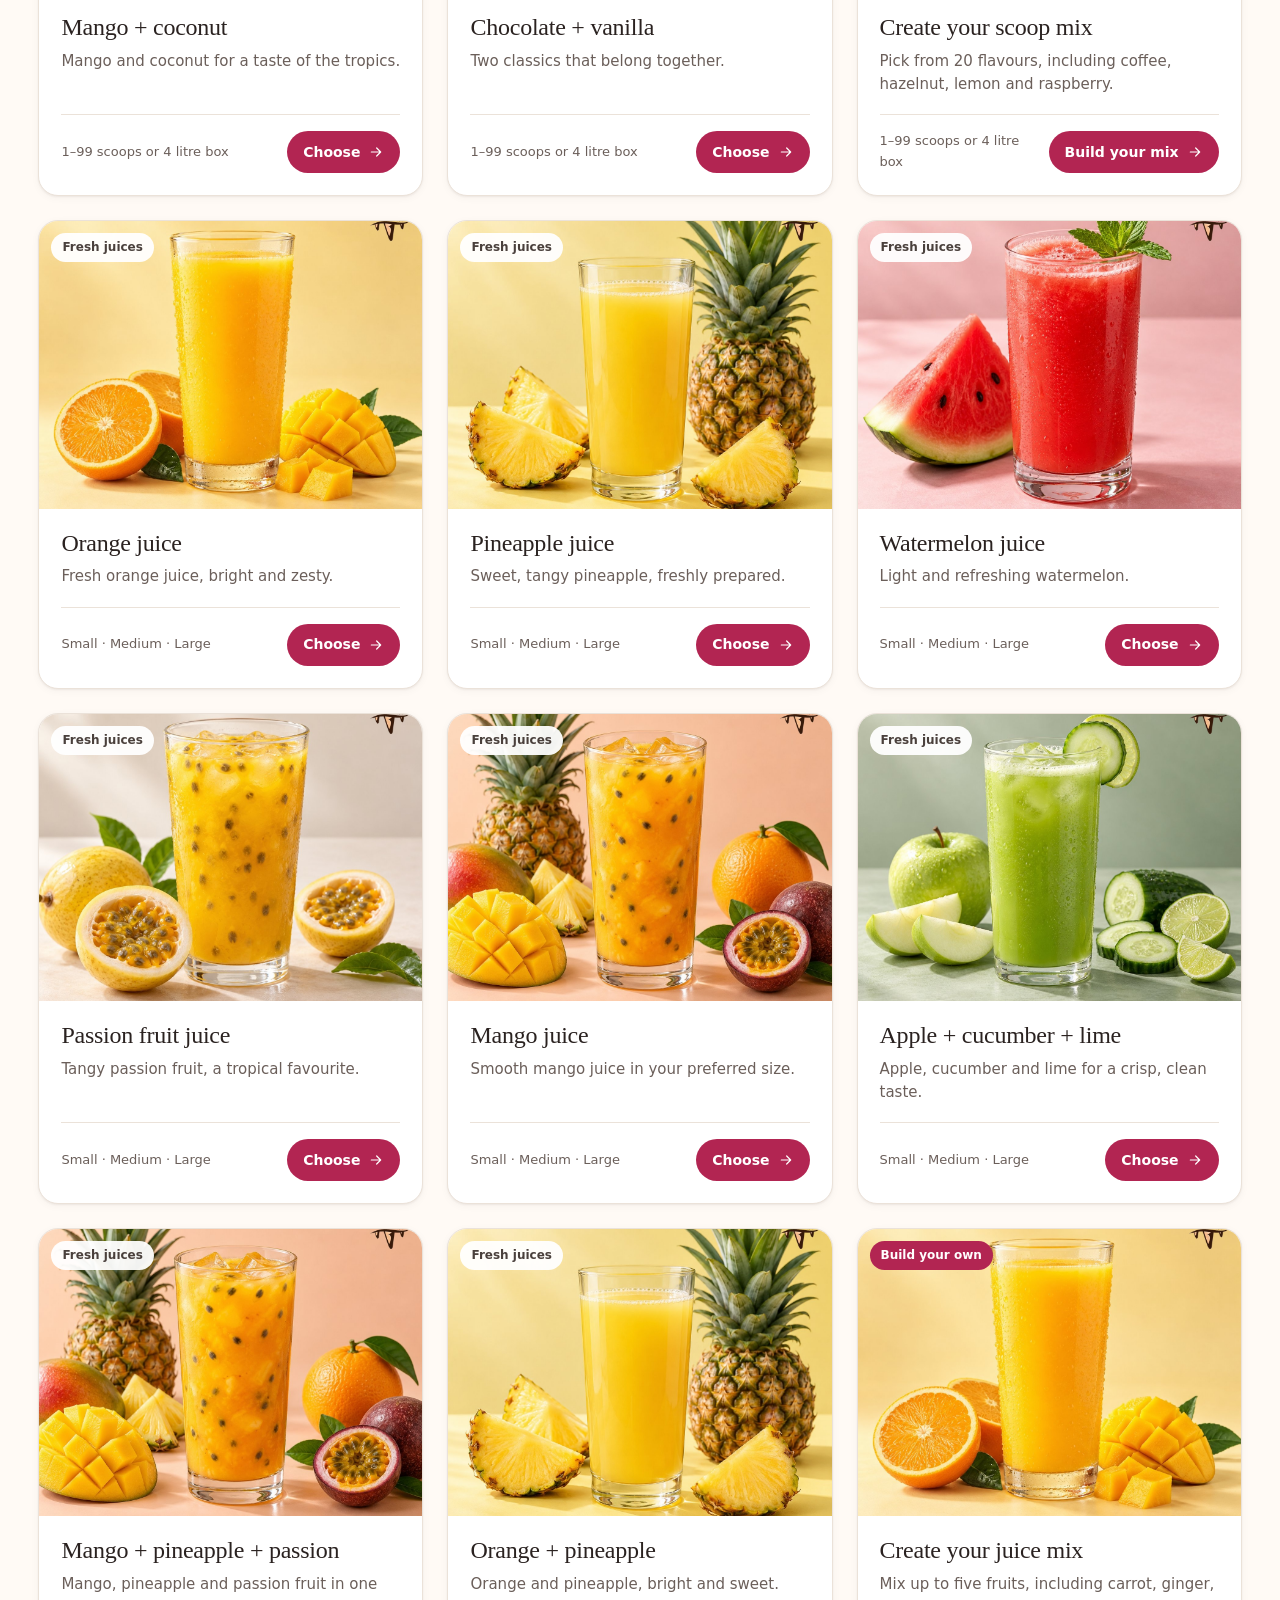
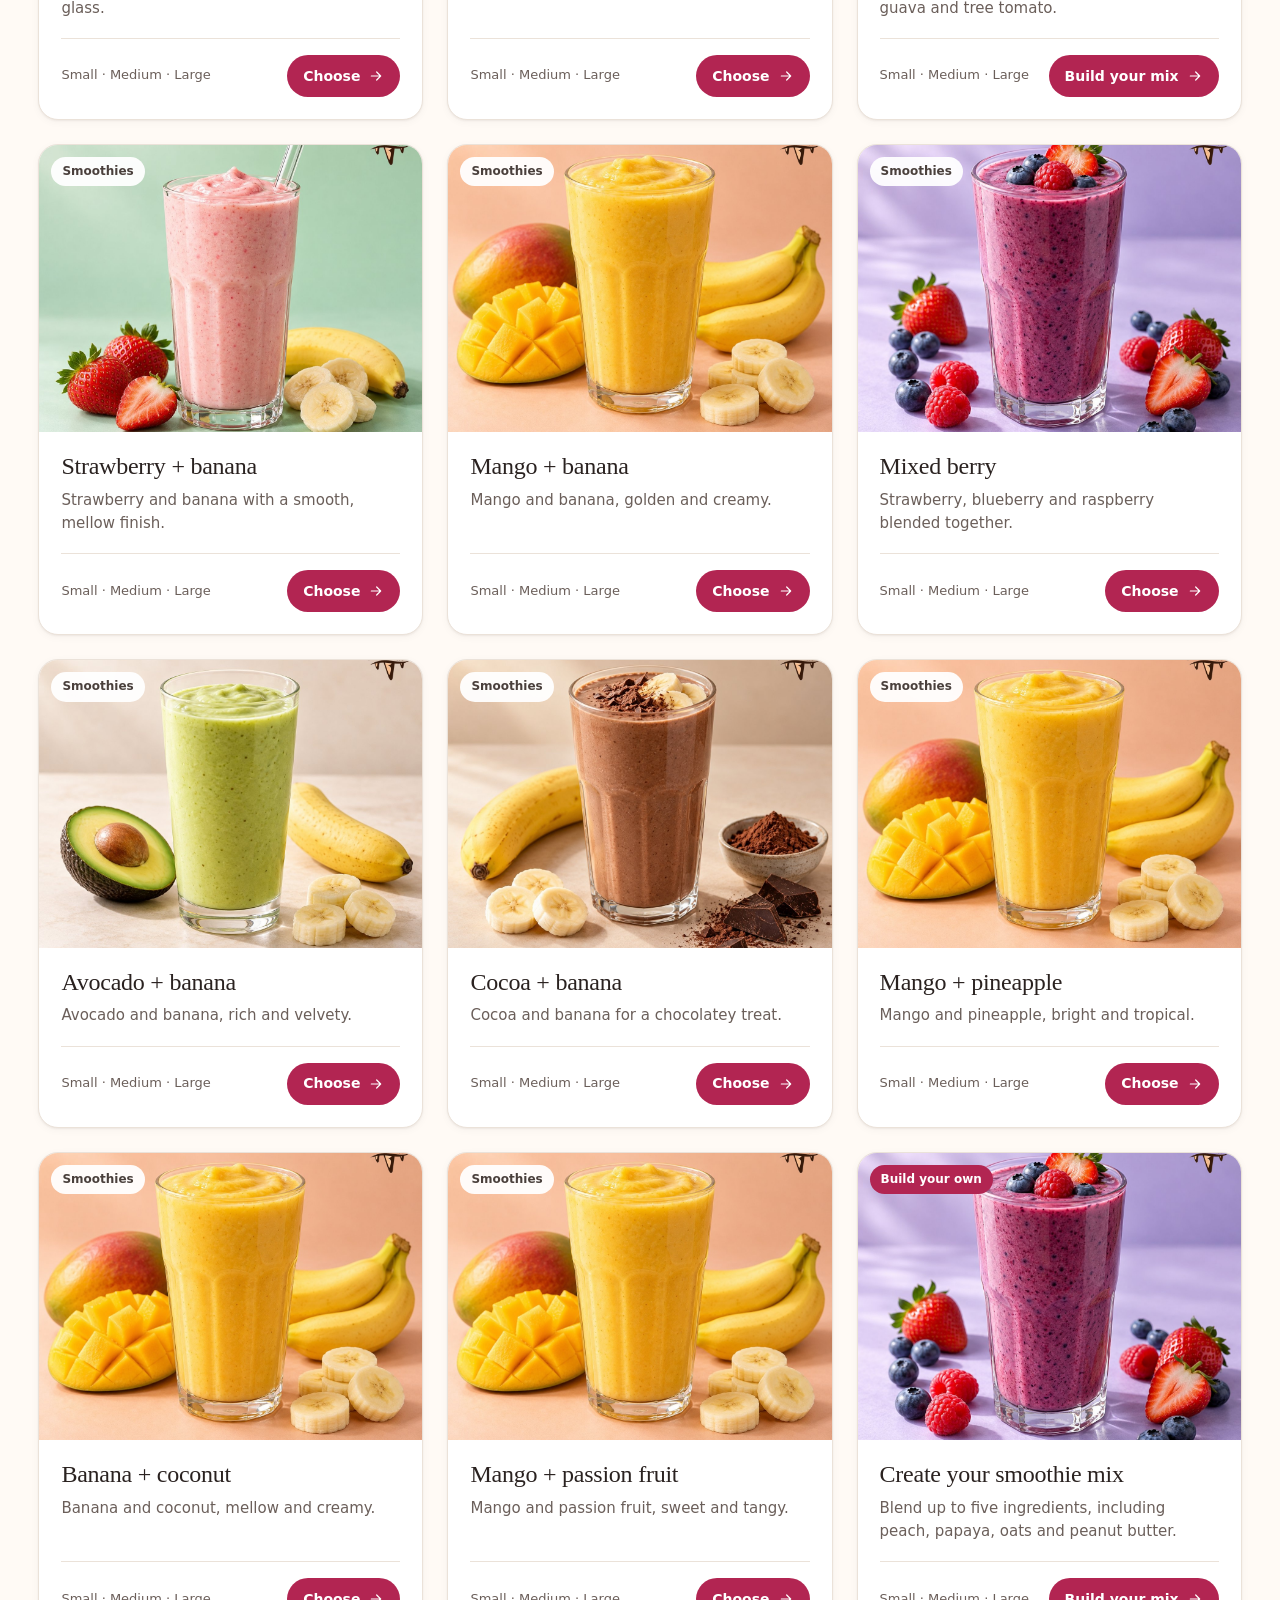
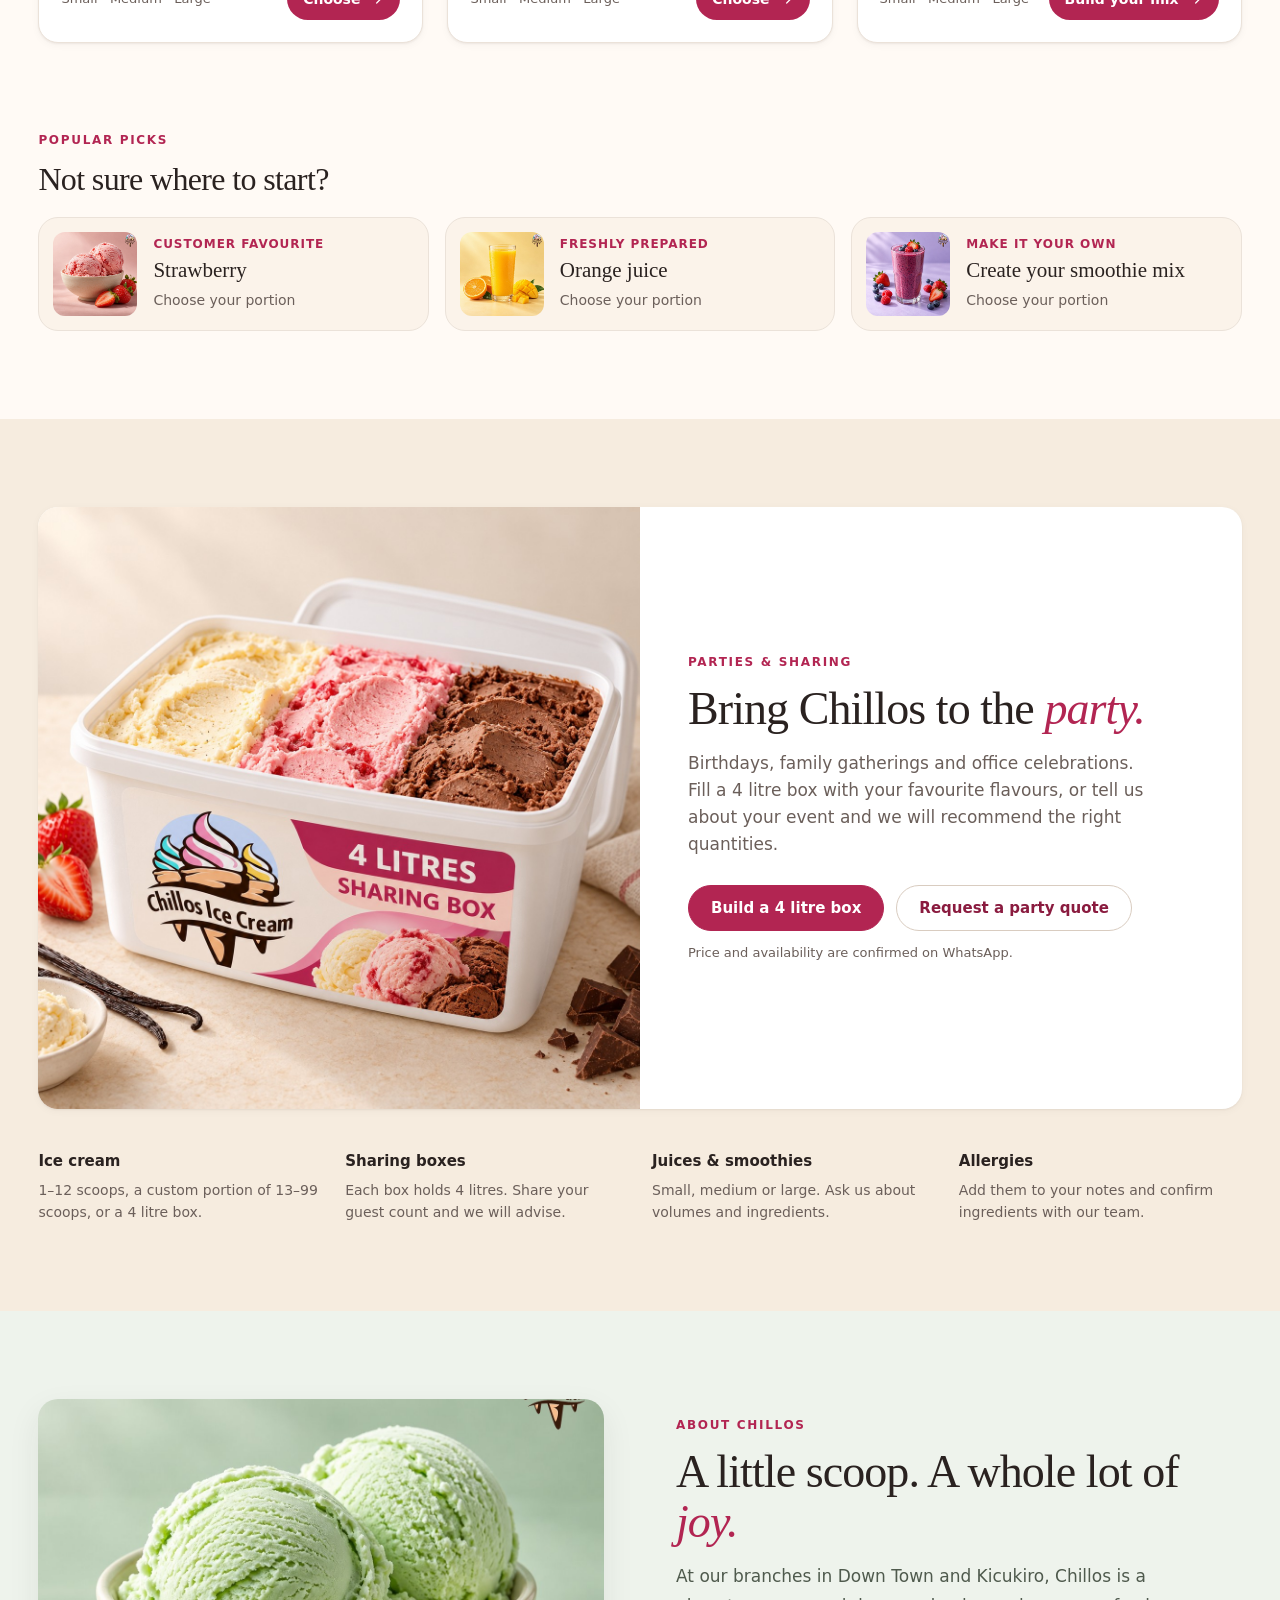
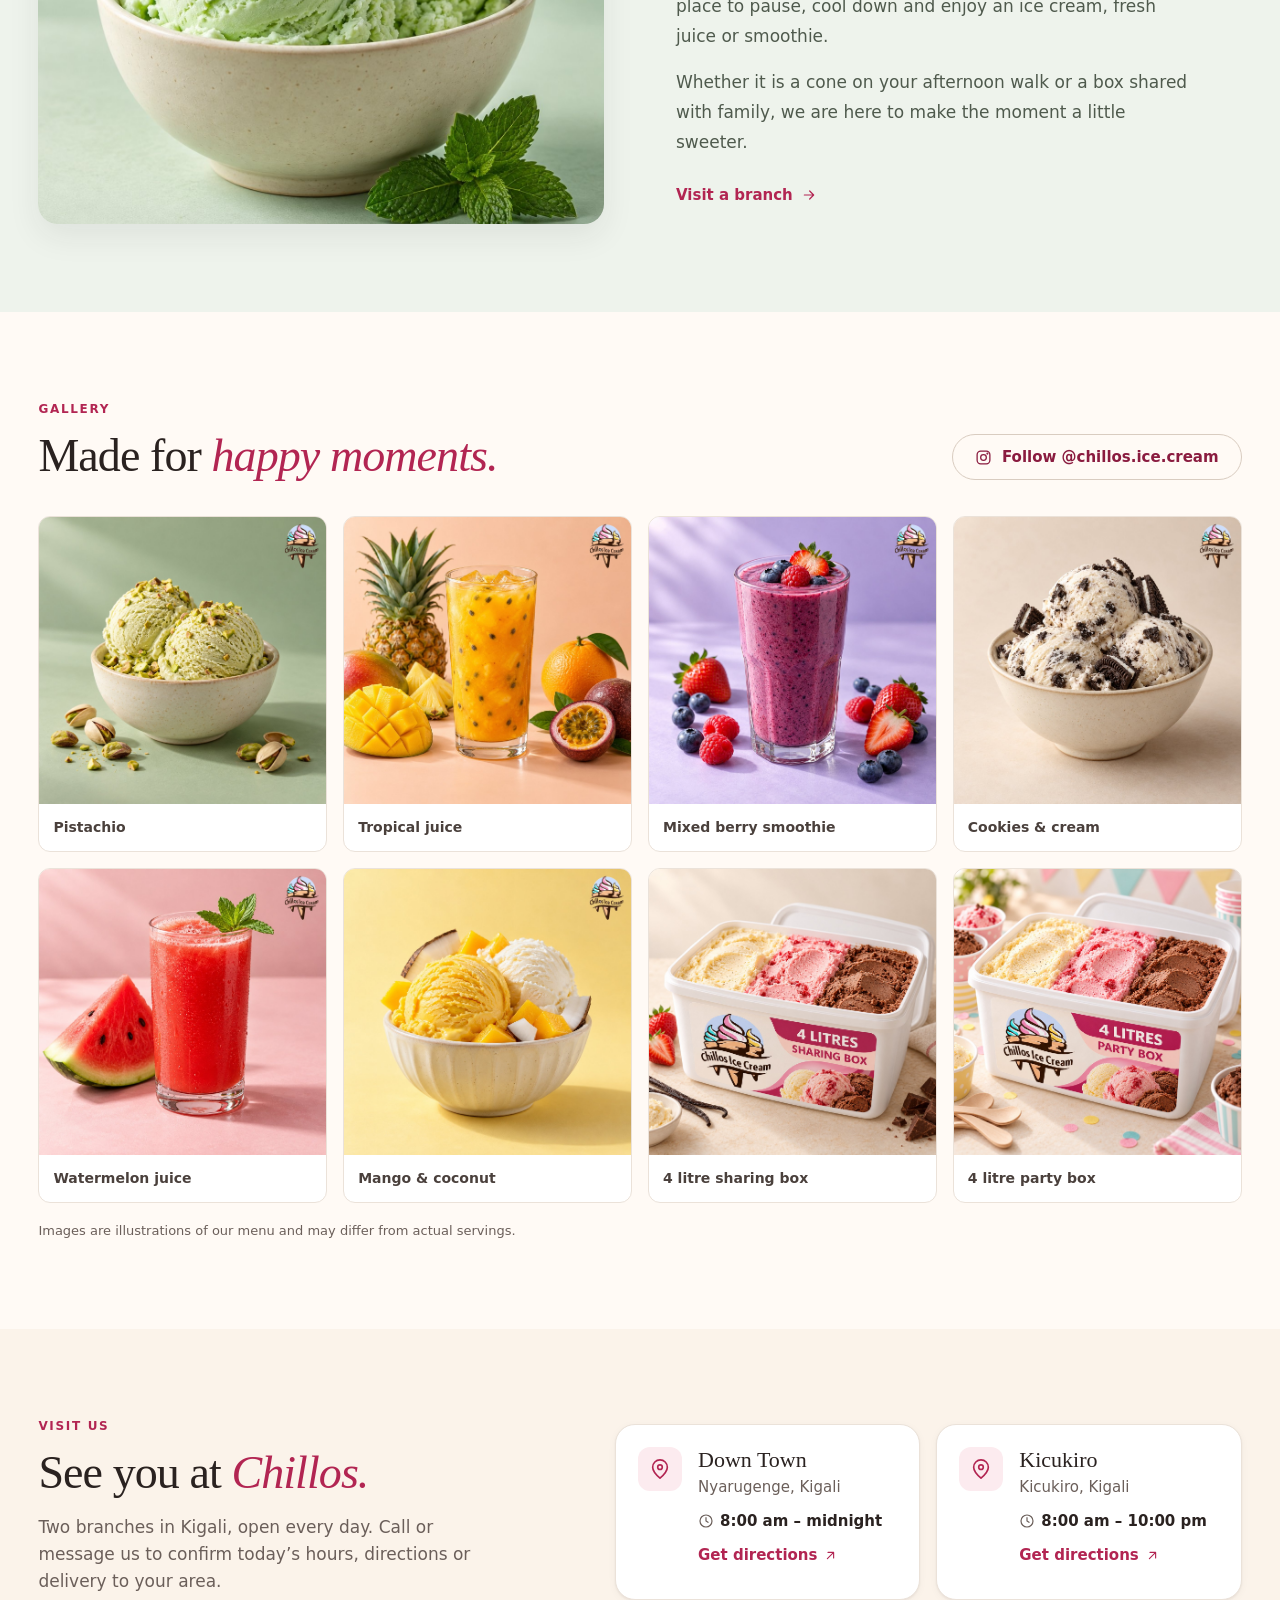
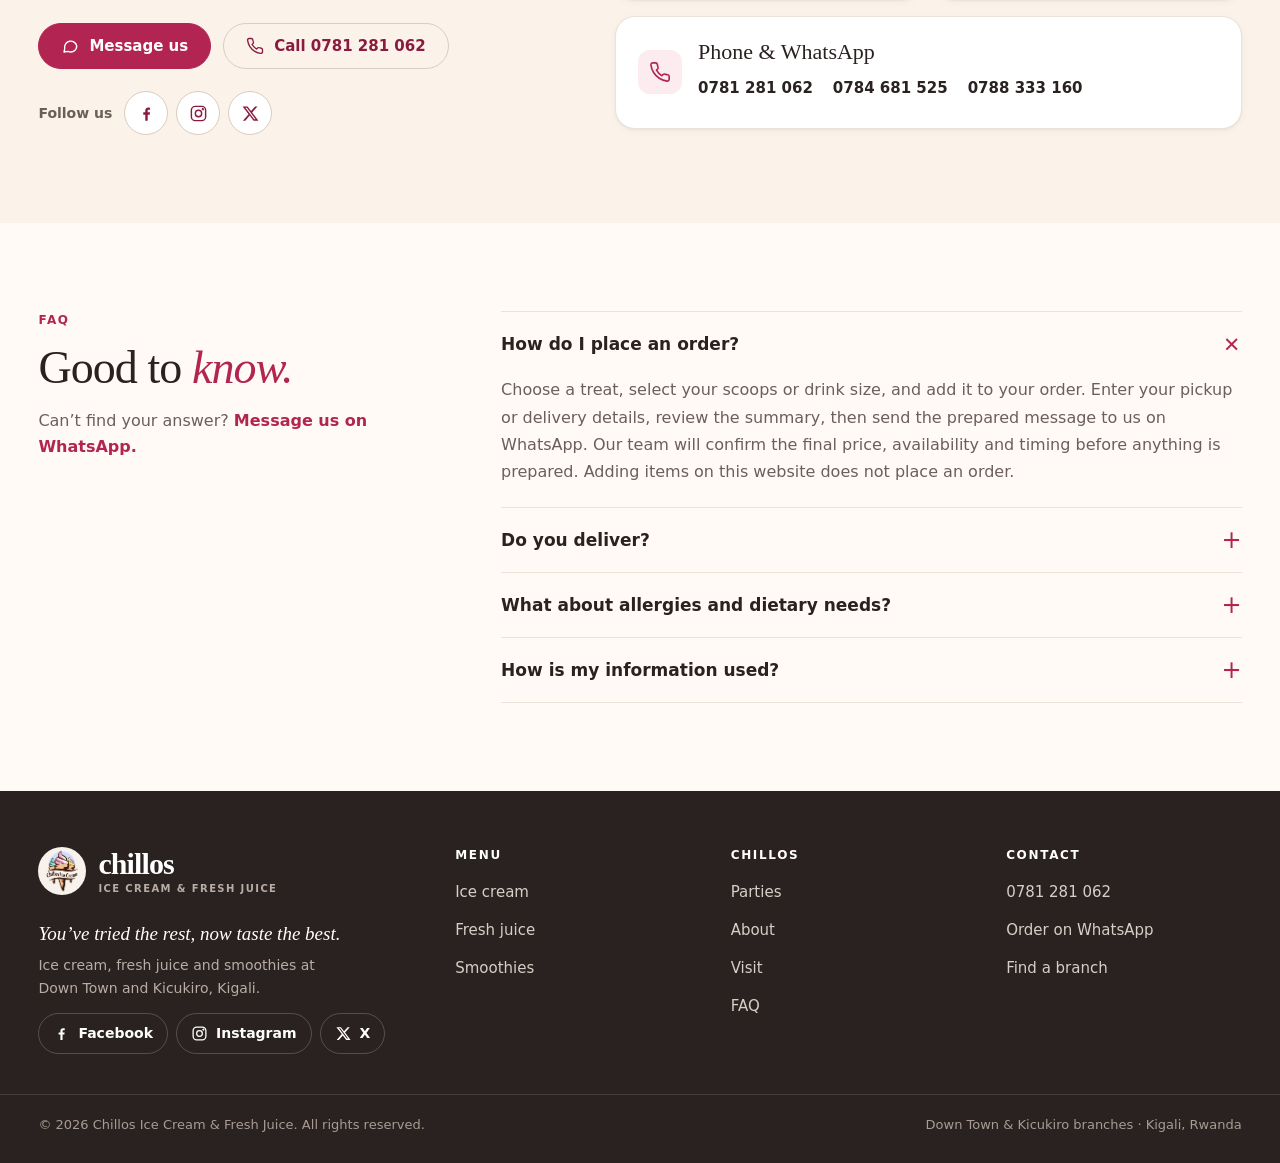
==== commit 64edc929: "Professional redesign: full-width responsive layout, slogan and social links - Rebuild layout as ful" ====
--- a/Chillos Ice Cream & Fresh Juice – Kigali.html
+++ b/Chillos Ice Cream & Fresh Juice – Kigali.html
@@ -1,51 +1,485 @@
 ﻿<!DOCTYPE html>
 <html lang="en">
 <head>
-<meta charset="utf-8">
-<meta name="viewport" content="width=device-width, initial-scale=1">
-<meta property="og:title" content="Chillos Ice Cream & Fresh Juice | Kigali"><meta property="og:description" content="Explore ice cream, fresh juices, and smoothies. Request your order on WhatsApp."><meta property="og:type" content="website"><meta property="og:image" content="assets/generated/hero.jpg?v=20261028-3"><meta name="theme-color" content="#ffedf0">
-<meta http-equiv="Cache-Control" content="no-cache, no-store, must-revalidate">
-<title>Chillos Ice Cream & Fresh Juice | A little happiness in Kigali</title>
-<meta name="description" content="Keep your cool with Chillos Ice Cream at our Down Town and Kicukiro branches. Explore flavors, build your order, and confirm pickup or delivery on WhatsApp.">
-<link rel="icon" href="assets/package-logo.png">
-<link rel="stylesheet" href="styles.css?v=20261029-5">
-<script src="catalog.js?v=20261028-1" defer></script>
-<script src="script.js?v=20261029-5" defer></script>
+  <meta charset="utf-8">
+  <meta name="viewport" content="width=device-width, initial-scale=1">
+  <title>Chillos Ice Cream &amp; Fresh Juice | You’ve tried the rest, now taste the best</title>
+  <meta name="description" content="Ice cream, fresh juices and smoothies at Chillos Down Town and Kicukiro, Kigali. Build your order online and confirm pickup or delivery on WhatsApp.">
+  <meta name="theme-color" content="#b22552">
+  <link rel="canonical" href="https://alainrichard.github.io/chillos-Ice-Cream/">
+  <meta property="og:type" content="website">
+  <meta property="og:site_name" content="Chillos Ice Cream &amp; Fresh Juice">
+  <meta property="og:title" content="Chillos Ice Cream &amp; Fresh Juice | You’ve tried the rest, now taste the best">
+  <meta property="og:description" content="You’ve tried the rest, now taste the best. Ice cream, fresh juices and smoothies in Kigali. Build your order and confirm it on WhatsApp.">
+  <meta property="og:url" content="https://alainrichard.github.io/chillos-Ice-Cream/">
+  <meta property="og:image" content="https://alainrichard.github.io/chillos-Ice-Cream/assets/generated/hero.jpg">
+  <meta name="twitter:card" content="summary_large_image">
+  <meta name="twitter:site" content="@ChillosIceCream">
+  <link rel="icon" href="assets/logo.webp" type="image/webp">
+  <link rel="apple-touch-icon" href="assets/logo.webp">
+  <link rel="stylesheet" href="styles.css?v=20261106-10">
+  <script type="application/ld+json">{"@context":"https://schema.org","@type":"IceCreamShop","name":"Chillos Ice Cream & Fresh Juice","url":"https://alainrichard.github.io/chillos-Ice-Cream/","logo":"https://alainrichard.github.io/chillos-Ice-Cream/assets/logo.webp","image":"https://alainrichard.github.io/chillos-Ice-Cream/assets/generated/hero.jpg","slogan":"You’ve tried the rest, now taste the best","telephone":"+250781281062","address":{"@type":"PostalAddress","addressLocality":"Kigali","addressCountry":"RW"},"sameAs":["https://www.facebook.com/profile.php?id=100070608721866","https://www.instagram.com/chillos.ice.cream/","https://x.com/ChillosIceCream"]}</script>
+  <script src="catalog.js?v=20261106-1" defer></script>
+  <script src="script.js?v=20261106-1" defer></script>
+  <script src="customer-tools.js?v=20261106-1" defer></script>
 </head>
 <body>
 <svg class="icon-sprite" aria-hidden="true" xmlns="http://www.w3.org/2000/svg"><defs>
-<symbol id="icon-menu" viewBox="0 0 24 24"><path d="M4 7h16M4 12h16M4 17h16"/></symbol>
-<symbol id="icon-arrow" viewBox="0 0 24 24"><path d="M7 17 17 7M8 7h9v9"/></symbol>
-<symbol id="icon-arrow-left" viewBox="0 0 24 24"><path d="m10 7-5 5 5 5M5 12h14"/></symbol>
-<symbol id="icon-close" viewBox="0 0 24 24"><path d="m6 6 12 12M18 6 6 18"/></symbol>
-<symbol id="icon-spark" viewBox="0 0 24 24"><path d="M12 2v20M2 12h20M5 5l14 14M19 5 5 19"/></symbol>
-<symbol id="icon-heart" viewBox="0 0 24 24"><path d="M20.8 4.6a5.5 5.5 0 0 0-7.8 0L12 5.7l-1.1-1.1a5.5 5.5 0 0 0-7.8 7.8l1.1 1.1L12 21l7.7-7.5 1.1-1.1a5.5 5.5 0 0 0 0-7.8Z"/></symbol>
-<symbol id="icon-map" viewBox="0 0 24 24"><path d="M20 10c0 5-8 12-8 12S4 15 4 10a8 8 0 1 1 16 0Z"/><circle cx="12" cy="10" r="2.5"/></symbol>
-<symbol id="icon-phone" viewBox="0 0 24 24"><path d="M22 16.9v3a2 2 0 0 1-2.2 2 19.8 19.8 0 0 1-8.6-3.1 19.5 19.5 0 0 1-6-6A19.8 19.8 0 0 1 2.1 4.2 2 2 0 0 1 4.1 2h3a2 2 0 0 1 2 1.7c.1 1 .4 2 .7 2.9a2 2 0 0 1-.4 2.1L8.1 10a16 16 0 0 0 6 6l1.3-1.3a2 2 0 0 1 2.1-.4c.9.3 1.9.6 2.9.7a2 2 0 0 1 1.6 1.9Z"/></symbol>
-<symbol id="icon-clock" viewBox="0 0 24 24"><circle cx="12" cy="12" r="9"/><path d="M12 7v5l3 2"/></symbol>
+  <symbol id="icon-menu" viewBox="0 0 24 24"><path d="M4 7h16M4 12h16M4 17h16"/></symbol>
+  <symbol id="icon-arrow" viewBox="0 0 24 24"><path d="M5 12h14M13 6l6 6-6 6"/></symbol>
+  <symbol id="icon-external" viewBox="0 0 24 24"><path d="M7 17 17 7M8 7h9v9"/></symbol>
+  <symbol id="icon-arrow-left" viewBox="0 0 24 24"><path d="m10 7-5 5 5 5M5 12h14"/></symbol>
+  <symbol id="icon-close" viewBox="0 0 24 24"><path d="m6 6 12 12M18 6 6 18"/></symbol>
+  <symbol id="icon-bag" viewBox="0 0 24 24"><path d="M6 7h12l1 13H5L6 7Z"/><path d="M9 7a3 3 0 0 1 6 0"/></symbol>
+  <symbol id="icon-map" viewBox="0 0 24 24"><path d="M20 10c0 5-8 12-8 12S4 15 4 10a8 8 0 1 1 16 0Z"/><circle cx="12" cy="10" r="2.5"/></symbol>
+  <symbol id="icon-phone" viewBox="0 0 24 24"><path d="M22 16.9v3a2 2 0 0 1-2.2 2 19.8 19.8 0 0 1-8.6-3.1 19.5 19.5 0 0 1-6-6A19.8 19.8 0 0 1 2.1 4.2 2 2 0 0 1 4.1 2h3a2 2 0 0 1 2 1.7c.1 1 .4 2 .7 2.9a2 2 0 0 1-.4 2.1L8.1 10a16 16 0 0 0 6 6l1.3-1.3a2 2 0 0 1 2.1-.4c.9.3 1.9.6 2.9.7a2 2 0 0 1 1.6 1.9Z"/></symbol>
+  <symbol id="icon-clock" viewBox="0 0 24 24"><circle cx="12" cy="12" r="9"/><path d="M12 7v5l3 2"/></symbol>
+  <symbol id="icon-chat" viewBox="0 0 24 24"><path d="M21 12a8 8 0 0 1-11.6 7.1L4 20l1-4.6A8 8 0 1 1 21 12Z"/></symbol>
+  <symbol id="icon-check" viewBox="0 0 24 24"><path d="m5 12 4 4 10-10"/></symbol>
+  <symbol id="icon-facebook" viewBox="0 0 24 24"><path fill="currentColor" stroke="none" d="M13.5 21v-7.5h2.53l.38-2.94H13.5V8.69c0-.85.24-1.43 1.46-1.43h1.56V4.63A21 21 0 0 0 14.25 4.5c-2.25 0-3.79 1.37-3.79 3.9v2.16H7.92v2.94h2.54V21h3.04Z"/></symbol>
+  <symbol id="icon-x" viewBox="0 0 24 24"><path fill="currentColor" stroke="none" d="M17.75 3h3.07l-6.7 7.66L22 21h-6.17l-4.83-6.32L5.47 21H2.4l7.17-8.2L2 3h6.33l4.37 5.78L17.75 3Zm-1.08 16.17h1.7L7.4 4.73H5.58l11.09 14.44Z"/></symbol>
+  <symbol id="icon-instagram" viewBox="0 0 24 24"><rect x="3" y="3" width="18" height="18" rx="5"/><circle cx="12" cy="12" r="4"/><circle cx="17.5" cy="6.5" r=".6" fill="currentColor"/></symbol>
 </defs></svg>
+
 <a class="skip" href="#main">Skip to content</a>
-<div class="announcement">A little happiness in every scoop <svg class="icon" aria-hidden="true"><use href="#icon-spark"/></svg> Kigali branches · Down Town &amp; Kicukiro <svg class="icon" aria-hidden="true"><use href="#icon-spark"/></svg> Scoops, sips & your own mix</div>
-<header class="header"><div class="wrap nav-bar">
-<a class="brand" href="#" aria-label="Chillos home"><img src="assets/package-logo.png" alt="Chillos Ice Cream" width="64" height="64"><span>chillos<span class="brand-small">ICE CREAM & FRESH JUICE</span></span></a>
-<button class="menu-toggle" aria-expanded="false" aria-controls="navigation" aria-label="Open navigation"><svg class="icon" aria-hidden="true"><use href="#icon-menu"/></svg></button>
-<nav id="navigation" aria-label="Main navigation"><a class="nav-category" href="#menu" data-category="ice">Ice Cream</a><a class="nav-category" href="#menu" data-category="smoothies">Smoothies</a><a class="nav-category" href="#menu" data-category="juices">Fresh Juice</a><a class="nav-info" href="#story">Our Story</a><a class="nav-info" href="#moments">Sweet Moments</a><a class="nav-info" href="#visit">Find Us</a></nav>
-<button class="button basket-button" data-open-cart>View order <span id="cart-count">0</span></button>
-</div></header>
+
+<div class="announcement">
+  <div class="wrap announcement-inner">
+    <span>Down Town &middot; Kicukiro, Kigali</span>
+    <span class="announcement-extra">Open daily from 8:00 am</span>
+    <a href="tel:+250781281062">0781 281 062</a>
+    <span class="announcement-social"><span>Follow us</span><a href="https://www.facebook.com/profile.php?id=100070608721866" target="_blank" rel="noopener" aria-label="Facebook (opens in a new tab)"><svg class="icon" aria-hidden="true"><use href="#icon-facebook"/></svg></a><a href="https://www.instagram.com/chillos.ice.cream/" target="_blank" rel="noopener" aria-label="Instagram (opens in a new tab)"><svg class="icon" aria-hidden="true"><use href="#icon-instagram"/></svg></a><a href="https://x.com/ChillosIceCream" target="_blank" rel="noopener" aria-label="X (opens in a new tab)"><svg class="icon" aria-hidden="true"><use href="#icon-x"/></svg></a></span>
+  </div>
+</div>
+
+<header class="header">
+  <div class="wrap nav-bar">
+    <a class="brand" href="#main" aria-label="Chillos home">
+      <img src="assets/logo.webp" alt="" width="48" height="48">
+      <span class="brand-name">chillos<span class="brand-small">Ice cream &amp; fresh juice</span></span>
+    </a>
+    <nav id="navigation" aria-label="Main navigation">
+      <a class="nav-category" href="#menu" data-category="ice">Ice cream</a>
+      <a class="nav-category" href="#menu" data-category="juices">Fresh juice</a>
+      <a class="nav-category" href="#menu" data-category="smoothies">Smoothies</a>
+      <a class="nav-info" href="#party">Parties</a>
+      <a class="nav-info" href="#story">About</a>
+      <a class="nav-info" href="#visit">Visit</a>
+      <a class="nav-social" href="https://www.facebook.com/profile.php?id=100070608721866" target="_blank" rel="noopener"><svg class="icon" aria-hidden="true"><use href="#icon-facebook"/></svg> Facebook</a>
+      <a class="nav-social" href="https://www.instagram.com/chillos.ice.cream/" target="_blank" rel="noopener"><svg class="icon" aria-hidden="true"><use href="#icon-instagram"/></svg> Instagram</a>
+      <a class="nav-social" href="https://x.com/ChillosIceCream" target="_blank" rel="noopener"><svg class="icon" aria-hidden="true"><use href="#icon-x"/></svg> X (Twitter)</a>
+    </nav>
+    <button class="button basket-button" type="button" data-open-cart>
+      <svg class="icon" aria-hidden="true"><use href="#icon-bag"/></svg> Your order <span id="cart-count" class="count">0</span>
+    </button>
+    <button class="menu-toggle" type="button" aria-expanded="false" aria-controls="navigation" aria-label="Open navigation"><svg class="icon" aria-hidden="true"><use href="#icon-menu"/></svg></button>
+  </div>
+</header>
+
 <main id="main">
-<section class="hero"><div class="wrap hero-grid"><div class="hero-copy"><p class="eyebrow"><span class="dot"></span> YOUR HAPPY PLACE IN KIGALI</p><h1>Life’s sweeter<br>with a little<br><em>Chillos.</em><svg class="spark icon" aria-hidden="true"><use href="#icon-spark"/></svg></h1><p class="intro">Colorful scoops. Fresh juices. Fruity smoothies.<br>Take a break and find your happy flavor.</p><div class="actions"><a class="button" href="#menu">Explore the menu <svg class="icon" aria-hidden="true"><use href="#icon-arrow"/></svg></a><a class="text-link" href="https://wa.me/250781281062" target="_blank" rel="noopener">Let’s chat <svg class="icon" aria-hidden="true"><use href="#icon-arrow"/></svg></a></div><div class="hero-foot"><span class="mini-scoops" aria-hidden="true"><i></i><i></i><i></i></span><p>A cone for you.<br><strong>A moment to enjoy.</strong></p></div></div><div class="hero-visual"><div class="photo-frame"><img src="assets/generated/hero.jpg?v=20261028-3" alt="Illustration of a cone with strawberry, mango, and mint ice cream" fetchpriority="high"><span class="photo-label">A LITTLE SCOOP OF HAPPINESS.</span></div><div class="hero-seal">SCOOP.<br>SIP.<br><em>Smile.</em></div><svg class="visual-star icon" aria-hidden="true"><use href="#icon-spark"/></svg><div class="floating-note">Keep your cool. <svg class="icon" aria-hidden="true"><use href="#icon-heart"/></svg></div></div></div></section>
-<div class="flavor-ribbon" aria-hidden="true"><span>GOOD VIBES</span><svg class="icon"><use href="#icon-spark"/></svg><span>GREAT ICE CREAM</span><svg class="icon"><use href="#icon-spark"/></svg><span>SWEET MOMENTS</span><svg class="icon"><use href="#icon-spark"/></svg><span>KEEP YOUR COOL</span><svg class="icon"><use href="#icon-spark"/></svg></div>
-<section class="category-section" aria-labelledby="category-title"><div class="wrap"><div class="category-heading"><p class="eyebrow">WHAT ARE YOU CRAVING?</p><h2 id="category-title">Pick your kind of <em>happy.</em></h2></div><div class="category-cards"><a href="#menu" data-category="ice"><img src="assets/generated/strawberry.jpg" alt="" loading="lazy" width="240" height="240"><div><h3>Ice cream</h3><p>A scoop, a mix, a little joy.</p><span>Explore scoops &#8599;</span></div></a><a href="#menu" data-category="juices"><img src="assets/generated/fresh-juice.jpg" alt="" loading="lazy" width="240" height="240"><div><h3>Fresh juices</h3><p>A bright, fruity refreshment.</p><span>Find your juice &#8599;</span></div></a><a href="#menu" data-category="smoothies"><img src="assets/generated/berry-smoothie.jpg" alt="" loading="lazy" width="240" height="240"><div><h3>Smoothies</h3><p>Your favorite fruits, together.</p><span>Explore blends &#8599;</span></div></a></div></div></section><section class="sharing-section" aria-labelledby="sharing-title"><div class="wrap sharing-feature"><img src="assets/generated/four-litre-box.jpg?v=20261029-3" alt="Chillos 4 litre sharing box mockup" loading="lazy" width="1254" height="1254"><div><p class="eyebrow">HAPPINESS, MADE TO SHARE</p><h2 id="sharing-title">Bring a little Chillos<br>to the <em>party.</em></h2><p>Family afternoons, birthdays, or just because. Make a 4 litre box your own with a mix of flavors.</p><button class="button" type="button" data-detail="custom-ice" data-portion="Full box – 4 litres">Build your sharing box &#8599;</button><p class="feature-note">Price &amp; availability confirmed on WhatsApp.<br>Packaging shown is an illustrative mockup.</p></div></div></section><section class="section menu-section" id="menu"><div class="wrap"><div class="section-heading"><div><p class="eyebrow">THE CHILLOS COLLECTION</p><h2>Find your next<br><em>favorite.</em></h2></div><p>Explore ice cream, fresh juices and smoothies.<br>Choose a favorite or make it your own.</p></div><aside class="ordering-guide" aria-label="How ordering works"><h3>Your order, your way</h3><div><p><strong>01 &middot; Choose your treat</strong><br>Scoops, a 4 litre box, or your drink size.</p><p><strong>02 &middot; Make it yours</strong><br>Pick flavors and add your preferences.</p><p><strong>03 &middot; Chat to confirm</strong><br>Agree the price and pickup or delivery.</p></div><p>Flavors are subject to availability. Please mention allergies. Images are illustrative.</p></aside><div class="menu-tools"><div class="filters" role="group" aria-label="Filter menu"><button class="filter active" data-filter="all" aria-pressed="true">The full collection</button><button class="filter" data-filter="ice" aria-pressed="false">Ice cream</button><button class="filter" data-filter="juices" aria-pressed="false">Fresh juices</button><button class="filter" data-filter="smoothies" aria-pressed="false">Smoothies</button></div><label class="search"><span>Search the menu</span><input id="search" type="search" placeholder="Search treats & drinks…"></label></div><button id="reset-menu" class="text-button" type="button">Clear search & show everything</button><p id="result-count" class="result-count" role="status"></p><div class="product-grid" id="products"></div><p id="no-results" hidden>No matching treats or drinks. Try another search or choose The full collection.</p><noscript><p>Explore ice cream, fresh juices, and smoothies. <a href="https://wa.me/250781281062">Message us on WhatsApp to order.</a></p></noscript></div></section>
-<section class="story-section" id="story"><div class="wrap story-grid"><div class="story-image"><img src="assets/generated/mint.jpg?v=20261028-3" alt="Illustration of mint ice cream with fresh mint" loading="lazy"><span class="story-seal">SCOOP.<br>SMILE.<br>REPEAT.</span></div><div class="story-copy"><p class="eyebrow">HELLO, WE’RE CHILLOS</p><h2>A little scoop.<br>A whole lot of <em>joy.</em></h2><p>At our branches in Down Town and Kicukiro, Chillos is a place to pause, cool down, and enjoy an ice cream, fresh juice, or smoothie.</p><p>From a colorful cone on your afternoon walk to a cup shared with your favorite person, there’s always a good reason for ice cream.</p><div class="story-points"><span><svg class="icon" aria-hidden="true"><use href="#icon-spark"/></svg> Colorful flavors</span><span><svg class="icon" aria-hidden="true"><use href="#icon-heart"/></svg> Moments to share</span></div><a class="text-link" href="#visit">Come say hello <svg class="icon" aria-hidden="true"><use href="#icon-arrow"/></svg></a></div></div></section>
-<section class="section" id="moments"><div class="wrap"><div class="section-heading"><div><p class="eyebrow">THE SWEET SIDE OF LIFE</p><h2>Made for <em>happy moments.</em></h2></div><a class="text-link" href="https://www.instagram.com/chillos.ice.cream/" target="_blank" rel="noopener">Follow on Instagram <svg class="icon" aria-hidden="true"><use href="#icon-arrow"/></svg></a></div><p class="gallery-note">A little flavor inspiration. These AI-generated images illustrate our dessert theme, not the shop or actual servings.</p><div class="gallery"><button data-gallery="assets/generated/pistachio.jpg" aria-label="View Pistachio ice cream"><img src="assets/generated/pistachio.jpg" alt="Pistachio ice cream inspiration" loading="lazy"><span>Pistachio ice cream</span></button><button data-gallery="assets/generated/tropical-juice.jpg" aria-label="View Tropical mixed juice"><img src="assets/generated/tropical-juice.jpg" alt="Tropical mixed juice inspiration" loading="lazy"><span>Tropical mixed juice</span></button><button data-gallery="assets/generated/berry-smoothie.jpg" aria-label="View Mixed berry smoothie"><img src="assets/generated/berry-smoothie.jpg" alt="Mixed berry smoothie inspiration" loading="lazy"><span>Mixed berry smoothie</span></button><button data-gallery="assets/generated/cookies-cream.jpg" aria-label="View Cookies and cream ice cream"><img src="assets/generated/cookies-cream.jpg" alt="Cookies and cream ice cream inspiration" loading="lazy"><span>Cookies and cream ice cream</span></button><button data-gallery="assets/generated/watermelon-juice.jpg" aria-label="View Watermelon juice"><img src="assets/generated/watermelon-juice.jpg" alt="Watermelon juice inspiration" loading="lazy"><span>Watermelon juice</span></button><button data-gallery="assets/generated/tropical-mix.jpg" aria-label="View Mango and coconut scoops"><img src="assets/generated/tropical-mix.jpg" alt="Mango and coconut scoops inspiration" loading="lazy"><span>Mango and coconut scoops</span></button><button data-gallery="assets/generated/four-litre-box.jpg?v=20261029-3" aria-label="View the 4 litre ice cream box"><img src="assets/generated/four-litre-box.jpg?v=20261029-3" alt="Four litre Chillos ice cream box inspiration" loading="lazy"><span>4 litre sharing box</span></button><button data-gallery="assets/generated/four-litre-party.jpg?v=20261029-4" aria-label="View the 4 litre party box"><img src="assets/generated/four-litre-party.jpg?v=20261029-4" alt="Four litre Chillos ice cream party box inspiration" loading="lazy"><span>4 litre party box</span></button></div></div></section>
-<section class="visit-section" id="visit"><div class="wrap visit-grid"><div><p class="eyebrow">YOUR NEXT SWEET STOP</p><h2>See you at <em>Chillos.</em></h2><p>Bring a friend. Bring your sweet tooth.<br>We’ll help you find your happy flavor.</p><a class="button" href="https://www.google.com/maps/search/?api=1&query=Chillos+Ice+Cream+Kigali" target="_blank" rel="noopener">Find our branches <svg class="icon" aria-hidden="true"><use href="#icon-arrow"/></svg></a></div><div class="contact-card"><div><span class="contact-icon"><svg class="icon" aria-hidden="true"><use href="#icon-map"/></svg></span><div><h3>Two Kigali locations</h3><p><strong>Down Town</strong> · Nyarugenge<br><strong>Kicukiro</strong> · Kigali</p></div></div><div><span class="contact-icon"><svg class="icon" aria-hidden="true"><use href="#icon-phone"/></svg></span><div><h3>Let’s talk ice cream</h3><p><a href="tel:+250781281062">0781 281 062</a> · <a href="tel:+250784681525">0784 681 525</a><br><a href="tel:+250788333160">0788 333 160</a></p></div></div><div><span class="contact-icon"><svg class="icon" aria-hidden="true"><use href="#icon-clock"/></svg></span><div><h3>Planning a visit or delivery?</h3><p><a href="https://wa.me/250781281062?text=Hi%20Chillos!%20What%20are%20your%20opening%20hours%20today%3F" target="_blank" rel="noopener">Message us for today’s hours and directions <svg class="icon" aria-hidden="true"><use href="#icon-arrow"/></svg></a></p></div></div></div></div></section>
-<section class="section faq-section"><div class="wrap faq-grid"><div><p class="eyebrow">A FEW SWEET DETAILS</p><h2>Good to <em>know.</em></h2></div><div><details><summary>How do I place an order?</summary><p>Choose a flavor, select the number of scoops or drink size, and add your selection to Your order. Add your pickup or delivery details, then continue to WhatsApp. Send the prepared message to Chillos. Based on your scoops, drink sizes, flavors, quantity, and delivery choice, Chillos will discuss and agree the final price with you on WhatsApp before confirming availability and timing. Adding items here does not place an order.</p></details><details open><summary>Can I get my ice cream delivered?</summary><p>Choose delivery in your order and add your area or address. Our team will confirm coverage, timing, and any delivery fee on WhatsApp before you order.</p></details><details open><summary>What about allergies and dietary needs?</summary><p>Please tell our team about any allergies before ordering. Ask about ingredients and possible cross-contact so we can help you choose.</p></details><details><summary>How is my information used?</summary><p>Your basket is saved in this browser until you remove its items or clear site data. This static website does not save customer details to a server. Your name, phone, address, and notes are passed to WhatsApp when you continue and are sent to Chillos when you send the message. Ask Chillos on 0781 281 062 about its message retention or deletion practices. WhatsApp’s privacy terms also apply.</p></details></div></div></section>
+  <section class="hero" aria-labelledby="hero-title">
+    <div class="wrap hero-grid">
+      <div class="hero-copy">
+        <p class="eyebrow">Ice cream &middot; Fresh juice &middot; Smoothies</p>
+        <h1 id="hero-title" class="slogan"><span class="slogan-line">You’ve tried the rest,</span> <span class="slogan-line">now taste the <em>best.</em></span></h1>
+        <p class="intro">Creamy scoops, fresh juices and fruit smoothies at our two Kigali branches. Build your order here and confirm it with our team on WhatsApp.</p>
+        <div class="actions">
+          <a class="button button-lg" href="#menu">Explore the menu <svg class="icon" aria-hidden="true"><use href="#icon-arrow"/></svg></a>
+          <a class="button button-lg secondary" href="https://wa.me/250781281062" target="_blank" rel="noopener"><svg class="icon" aria-hidden="true"><use href="#icon-chat"/></svg> Chat on WhatsApp</a>
+        </div>
+        <ul class="hero-points">
+          <li><svg class="icon" aria-hidden="true"><use href="#icon-check"/></svg> 1–99 scoops or a 4 litre box</li>
+          <li><svg class="icon" aria-hidden="true"><use href="#icon-check"/></svg> Pickup or delivery</li>
+          <li><svg class="icon" aria-hidden="true"><use href="#icon-check"/></svg> Price confirmed before you pay</li>
+        </ul>
+      </div>
+      <div class="hero-visual">
+        <img src="assets/generated/hero.jpg?v=20261028-3" alt="Cone with strawberry, mango and mint ice cream" width="1254" height="1254" fetchpriority="high">
+        <div class="hero-badge"><strong>2</strong><span>Kigali branches</span></div>
+      </div>
+    </div>
+  </section>
+
+  <section class="category-section" aria-labelledby="category-title">
+    <div class="wrap">
+      <h2 id="category-title" class="visually-hidden">Browse by category</h2>
+      <div class="category-cards">
+        <a href="#menu" data-category="ice"><img src="assets/generated/strawberry.jpg" alt="" loading="lazy" width="240" height="240"><span><strong>Ice cream</strong><small>Scoops, mixes &amp; 4 litre boxes</small></span><svg class="icon" aria-hidden="true"><use href="#icon-arrow"/></svg></a>
+        <a href="#menu" data-category="juices"><img src="assets/generated/fresh-juice.jpg" alt="" loading="lazy" width="240" height="240"><span><strong>Fresh juice</strong><small>Small, medium or large</small></span><svg class="icon" aria-hidden="true"><use href="#icon-arrow"/></svg></a>
+        <a href="#menu" data-category="smoothies"><img src="assets/generated/berry-smoothie.jpg" alt="" loading="lazy" width="240" height="240"><span><strong>Smoothies</strong><small>Fruit blends, made your way</small></span><svg class="icon" aria-hidden="true"><use href="#icon-arrow"/></svg></a>
+      </div>
+    </div>
+  </section>
+
+  <section class="section menu-section" id="menu" aria-labelledby="menu-title">
+    <div class="wrap">
+      <div class="section-heading">
+        <div>
+          <p class="eyebrow">Our menu</p>
+          <h2 id="menu-title">Find your next <em>favourite.</em></h2>
+        </div>
+        <p>Choose a classic or create your own mix. Flavours are subject to daily availability.</p>
+      </div>
+
+      <ol class="ordering-guide" aria-label="How ordering works">
+        <li><span>1</span><div><strong>Choose your treat</strong>Pick scoops, a 4 litre box or a drink size.</div></li>
+        <li><span>2</span><div><strong>Make it yours</strong>Select flavours and add any notes or allergies.</div></li>
+        <li><span>3</span><div><strong>Confirm on WhatsApp</strong>We agree the price, pickup or delivery with you.</div></li>
+      </ol>
+
+      <div class="menu-tools">
+        <div class="filters" role="group" aria-label="Filter menu">
+          <button class="filter active" type="button" data-filter="all" aria-pressed="true">All</button>
+          <button class="filter" type="button" data-filter="ice" aria-pressed="false">Ice cream</button>
+          <button class="filter" type="button" data-filter="juices" aria-pressed="false">Fresh juice</button>
+          <button class="filter" type="button" data-filter="smoothies" aria-pressed="false">Smoothies</button>
+        </div>
+        <label class="search"><span class="visually-hidden">Search the menu</span><input id="search" type="search" placeholder="Search flavours, fruits…" autocomplete="off"></label>
+      </div>
+      <div class="menu-status">
+        <p id="result-count" class="result-count" role="status"></p>
+        <button id="reset-menu" class="text-button" type="button">Clear filters</button>
+      </div>
+      <div class="product-grid" id="products"></div>
+      <div id="no-results" class="no-results" hidden>
+        <p><strong>No matches found.</strong> Try another flavour or fruit, or clear the filters.</p>
+      </div>
+      <noscript><p class="no-results">Our online menu needs JavaScript. <a href="https://wa.me/250781281062">Message us on WhatsApp to order.</a></p></noscript>
+    </div>
+  </section>
+
+  <section id="menu-highlights" class="highlights-section" aria-labelledby="highlights-title" hidden>
+    <div class="wrap">
+      <div class="highlights-heading">
+        <p class="eyebrow">Popular picks</p>
+        <h2 id="highlights-title">Not sure where to start?</h2>
+      </div>
+      <div id="highlight-items" class="highlight-grid"></div>
+    </div>
+  </section>
+
+  <section class="section sharing-section" id="party" aria-labelledby="sharing-title">
+    <div class="wrap">
+      <div class="sharing-feature">
+        <img src="assets/generated/four-litre-box.jpg?v=20261029-3" alt="Chillos 4 litre ice cream sharing box" loading="lazy" width="1254" height="1254">
+        <div class="sharing-copy">
+          <p class="eyebrow">Parties &amp; sharing</p>
+          <h2 id="sharing-title">Bring Chillos to the <em>party.</em></h2>
+          <p>Birthdays, family gatherings and office celebrations. Fill a 4 litre box with your favourite flavours, or tell us about your event and we will recommend the right quantities.</p>
+          <div class="sharing-actions">
+            <button class="button" type="button" data-detail="custom-ice" data-portion="Full box – 4 litres">Build a 4 litre box</button>
+            <button class="button secondary" type="button" data-open-party>Request a party quote</button>
+          </div>
+          <p class="fine-print">Price and availability are confirmed on WhatsApp.</p>
+        </div>
+      </div>
+      <dl class="serving-guide">
+        <div><dt>Ice cream</dt><dd>1–12 scoops, a custom portion of 13–99 scoops, or a 4 litre box.</dd></div>
+        <div><dt>Sharing boxes</dt><dd>Each box holds 4 litres. Share your guest count and we will advise.</dd></div>
+        <div><dt>Juices &amp; smoothies</dt><dd>Small, medium or large. Ask us about volumes and ingredients.</dd></div>
+        <div><dt>Allergies</dt><dd>Add them to your notes and confirm ingredients with our team.</dd></div>
+      </dl>
+    </div>
+  </section>
+
+  <section class="story-section" id="story" aria-labelledby="story-title">
+    <div class="wrap story-grid">
+      <div class="story-image"><img src="assets/generated/mint.jpg?v=20261028-3" alt="Bowl of mint ice cream" loading="lazy" width="1254" height="1254"></div>
+      <div class="story-copy">
+        <p class="eyebrow">About Chillos</p>
+        <h2 id="story-title">A little scoop. A whole lot of <em>joy.</em></h2>
+        <p>At our branches in Down Town and Kicukiro, Chillos is a place to pause, cool down and enjoy an ice cream, fresh juice or smoothie.</p>
+        <p>Whether it is a cone on your afternoon walk or a box shared with family, we are here to make the moment a little sweeter.</p>
+        <a class="text-link" href="#visit">Visit a branch <svg class="icon" aria-hidden="true"><use href="#icon-arrow"/></svg></a>
+      </div>
+    </div>
+  </section>
+
+  <section class="section gallery-section" id="moments" aria-labelledby="gallery-title">
+    <div class="wrap">
+      <div class="section-heading">
+        <div>
+          <p class="eyebrow">Gallery</p>
+          <h2 id="gallery-title">Made for <em>happy moments.</em></h2>
+        </div>
+        <a class="button secondary instagram-button" href="https://www.instagram.com/chillos.ice.cream/" target="_blank" rel="noopener"><svg class="icon" aria-hidden="true"><use href="#icon-instagram"/></svg> Follow @chillos.ice.cream</a>
+      </div>
+      <div class="gallery">
+        <button type="button" data-gallery="assets/generated/pistachio.jpg"><img src="assets/generated/pistachio.jpg" alt="Pistachio ice cream" loading="lazy" width="1254" height="1254"><span>Pistachio</span></button>
+        <button type="button" data-gallery="assets/generated/tropical-juice.jpg"><img src="assets/generated/tropical-juice.jpg" alt="Tropical mixed juice" loading="lazy" width="1254" height="1254"><span>Tropical juice</span></button>
+        <button type="button" data-gallery="assets/generated/berry-smoothie.jpg"><img src="assets/generated/berry-smoothie.jpg" alt="Mixed berry smoothie" loading="lazy" width="1254" height="1254"><span>Mixed berry smoothie</span></button>
+        <button type="button" data-gallery="assets/generated/cookies-cream.jpg"><img src="assets/generated/cookies-cream.jpg" alt="Cookies and cream ice cream" loading="lazy" width="1254" height="1254"><span>Cookies &amp; cream</span></button>
+        <button type="button" data-gallery="assets/generated/watermelon-juice.jpg"><img src="assets/generated/watermelon-juice.jpg" alt="Watermelon juice" loading="lazy" width="1254" height="1254"><span>Watermelon juice</span></button>
+        <button type="button" data-gallery="assets/generated/tropical-mix.jpg"><img src="assets/generated/tropical-mix.jpg" alt="Mango and coconut ice cream" loading="lazy" width="1254" height="1254"><span>Mango &amp; coconut</span></button>
+        <button type="button" data-gallery="assets/generated/four-litre-box.jpg?v=20261029-3"><img src="assets/generated/four-litre-box.jpg?v=20261029-3" alt="4 litre ice cream sharing box" loading="lazy" width="1254" height="1254"><span>4 litre sharing box</span></button>
+        <button type="button" data-gallery="assets/generated/four-litre-party.jpg?v=20261029-4"><img src="assets/generated/four-litre-party.jpg?v=20261029-4" alt="4 litre ice cream party box" loading="lazy" width="1254" height="1254"><span>4 litre party box</span></button>
+      </div>
+      <p class="fine-print gallery-note">Images are illustrations of our menu and may differ from actual servings.</p>
+    </div>
+  </section>
+
+  <section class="visit-section" id="visit" aria-labelledby="visit-title">
+    <div class="wrap visit-grid">
+      <div class="visit-copy">
+        <p class="eyebrow">Visit us</p>
+        <h2 id="visit-title">See you at <em>Chillos.</em></h2>
+        <p>Two branches in Kigali, open every day. Call or message us to confirm today’s hours, directions or delivery to your area.</p>
+        <div class="actions">
+          <a class="button" href="https://wa.me/250781281062?text=Hi%20Chillos!%20What%20are%20your%20opening%20hours%20today%3F" target="_blank" rel="noopener"><svg class="icon" aria-hidden="true"><use href="#icon-chat"/></svg> Message us</a>
+          <a class="button secondary" href="tel:+250781281062"><svg class="icon" aria-hidden="true"><use href="#icon-phone"/></svg> Call 0781 281 062</a>
+        </div>
+        <div class="social-row" aria-label="Follow Chillos">
+          <span>Follow us</span>
+          <a class="social-icon" href="https://www.facebook.com/profile.php?id=100070608721866" target="_blank" rel="noopener" aria-label="Facebook: Chillos Ice Cream"><svg class="icon" aria-hidden="true"><use href="#icon-facebook"/></svg></a>
+          <a class="social-icon" href="https://www.instagram.com/chillos.ice.cream/" target="_blank" rel="noopener" aria-label="Instagram @chillos.ice.cream"><svg class="icon" aria-hidden="true"><use href="#icon-instagram"/></svg></a>
+          <a class="social-icon" href="https://x.com/ChillosIceCream" target="_blank" rel="noopener" aria-label="X @ChillosIceCream"><svg class="icon" aria-hidden="true"><use href="#icon-x"/></svg></a>
+        </div>
+      </div>
+      <div class="branch-cards">
+        <article class="branch-card">
+          <span class="contact-icon"><svg class="icon" aria-hidden="true"><use href="#icon-map"/></svg></span>
+          <div>
+            <h3>Down Town</h3>
+            <p>Nyarugenge, Kigali</p>
+            <p class="branch-hours"><svg class="icon" aria-hidden="true"><use href="#icon-clock"/></svg> 8:00 am – midnight</p>
+            <a class="branch-link" href="https://www.google.com/maps/search/?api=1&amp;query=Chillos+Ice+Cream+Nyarugenge+Kigali" target="_blank" rel="noopener">Get directions <svg class="icon" aria-hidden="true"><use href="#icon-external"/></svg></a>
+          </div>
+        </article>
+        <article class="branch-card">
+          <span class="contact-icon"><svg class="icon" aria-hidden="true"><use href="#icon-map"/></svg></span>
+          <div>
+            <h3>Kicukiro</h3>
+            <p>Kicukiro, Kigali</p>
+            <p class="branch-hours"><svg class="icon" aria-hidden="true"><use href="#icon-clock"/></svg> 8:00 am – 10:00 pm</p>
+            <a class="branch-link" href="https://www.google.com/maps/search/?api=1&amp;query=Chillos+Ice+Cream+Kicukiro+Kigali" target="_blank" rel="noopener">Get directions <svg class="icon" aria-hidden="true"><use href="#icon-external"/></svg></a>
+          </div>
+        </article>
+        <article class="branch-card branch-card-wide">
+          <span class="contact-icon"><svg class="icon" aria-hidden="true"><use href="#icon-phone"/></svg></span>
+          <div>
+            <h3>Phone &amp; WhatsApp</h3>
+            <p class="phone-list"><a href="tel:+250781281062">0781 281 062</a><a href="tel:+250784681525">0784 681 525</a><a href="tel:+250788333160">0788 333 160</a></p>
+          </div>
+        </article>
+      </div>
+    </div>
+  </section>
+
+  <section class="section faq-section" id="faq" aria-labelledby="faq-title">
+    <div class="wrap faq-grid">
+      <div>
+        <p class="eyebrow">FAQ</p>
+        <h2 id="faq-title">Good to <em>know.</em></h2>
+        <p class="faq-intro">Can’t find your answer? <a href="https://wa.me/250781281062" target="_blank" rel="noopener">Message us on WhatsApp.</a></p>
+      </div>
+      <div class="faq-list">
+        <details open>
+          <summary>How do I place an order?</summary>
+          <p>Choose a treat, select your scoops or drink size, and add it to your order. Enter your pickup or delivery details, review the summary, then send the prepared message to us on WhatsApp. Our team will confirm the final price, availability and timing before anything is prepared. Adding items on this website does not place an order.</p>
+        </details>
+        <details>
+          <summary>Do you deliver?</summary>
+          <p>Yes. Choose delivery in your order and add your area or address. We will confirm coverage, timing and any delivery fee on WhatsApp.</p>
+        </details>
+        <details>
+          <summary>What about allergies and dietary needs?</summary>
+          <p>Please tell us about any allergies before ordering. Ask our team about ingredients and possible cross-contact so we can help you choose safely.</p>
+        </details>
+        <details>
+          <summary>How is my information used?</summary>
+          <p>Your basket is stored only in this browser. If you choose <em>Remember my details</em>, your name, phone, address and branch are also stored in this browser until you select <em>Forget saved details</em>; notes are never stored. This website does not send your details to any server. They are shared with Chillos only when you send the WhatsApp message, and WhatsApp’s privacy terms then apply.</p>
+        </details>
+      </div>
+    </div>
+  </section>
 </main>
-<footer><div class="wrap footer-top"><a class="brand" href="#"><img src="assets/package-logo.png" width="64" height="64" alt=""><span>chillos<span class="brand-small">A LITTLE HAPPINESS IN EVERY SCOOP.</span></span></a><div><a class="nav-category" href="#menu" data-category="ice">Ice Cream</a><a class="nav-category" href="#menu" data-category="smoothies">Smoothies</a><a class="nav-category" href="#menu" data-category="juices">Fresh Juice</a><a href="#visit">Visit us</a><a href="https://wa.me/250781281062" target="_blank" rel="noopener">WhatsApp <svg class="icon" aria-hidden="true"><use href="#icon-arrow"/></svg></a></div></div><div class="wrap footer-bottom"><span>© <span id="year">2026</span> Chillos Ice Cream & Fresh Juice.</span><span>With love, from Kigali. <svg class="icon" aria-hidden="true"><use href="#icon-heart"/></svg></span></div></footer>
-<dialog id="cart" aria-labelledby="cart-title"><div class="dialog-heading"><div><p class="eyebrow">A LITTLE HAPPINESS TO GO</p><h2 id="cart-title">Your order</h2></div><button class="icon-button" data-close-cart aria-label="Close order"><svg class="icon" aria-hidden="true"><use href="#icon-close"/></svg></button></div><div class="cart-toolbar"><p id="basket-summary" role="status"></p><button id="clear-order" type="button" class="clear-order">Clear all items</button></div><div id="cart-items"></div><div class="cart-feedback"><p id="basket-feedback" role="status"></p><button id="undo-clear" class="text-button" type="button" hidden>Undo clear</button></div><button class="button empty-browse" id="empty-browse" type="button">Explore the menu &#8599;</button><form id="order-form"><label>Your name<input id="customer-name" maxlength="80" autocomplete="given-name" required placeholder="What should we call you?"></label><label>Phone number<input id="customer-phone" type="tel" autocomplete="tel" required minlength="9" maxlength="20"  placeholder="e.g. 0781 234 567"></label><label>How would you like your treats?<select id="fulfillment"><option value="Pickup">Pickup at Chillos</option><option value="Delivery">Delivery — confirm availability</option></select></label><label id="address-label" hidden>Delivery area or address<input id="address" maxlength="240" autocomplete="street-address" placeholder="Your area and delivery details"></label><label>Anything else? <span class="optional">(optional)</span><textarea id="notes" rows="2" maxlength="500" placeholder="Serving preferences, allergies, or a flavor not listed"></textarea></label><p class="order-estimate">Your final price will be agreed on WhatsApp after Chillos reviews your selections.</p><button class="text-button" type="button" data-continue-shopping><svg class="icon" aria-hidden="true"><use href="#icon-arrow-left"/></svg> Continue shopping</button><p class="order-note">This is an order request. Chillos will confirm prices, availability, delivery fees, and payment directly with you.</p><p id="order-error" role="alert"></p><button class="button" id="checkout" type="submit">Continue to WhatsApp <svg class="icon" aria-hidden="true"><use href="#icon-arrow"/></svg></button><p class="small">Review and send your message in WhatsApp to request your order.</p></form></dialog>
-<dialog id="product-detail" aria-labelledby="detail-title"><button class="icon-button" id="close-product" aria-label="Close product details"><svg class="icon" aria-hidden="true"><use href="#icon-close"/></svg></button><img id="detail-image" alt=""><h2 id="detail-title"></h2><p id="detail-description"></p><label for="detail-portion" id="portion-label">Choose your portion</label><select id="detail-portion"></select><label id="detail-scoop-count-label" for="detail-scoop-count" hidden>Number of scoops (13 or more)<input id="detail-scoop-count" type="number" min="13" max="99" value="13" hidden></label><fieldset id="mix-options" hidden><legend>Create your combination</legend><p id="mix-hint" class="small"></p><div id="flavor-options"></div></fieldset><p class="small">Illustrative image. Confirm available flavors, serving sizes, ingredients, and allergens with Chillos before ordering.</p><label>Number of servings<input id="detail-quantity" type="number" min="1" max="99" value="1"></label><p id="detail-error" role="alert"></p><button class="button" id="detail-add">Add to order</button></dialog><dialog id="lightbox" aria-label="Photo preview"><button class="icon-button" id="close-lightbox" aria-label="Close photo"><svg class="icon" aria-hidden="true"><use href="#icon-close"/></svg></button><img id="lightbox-image" alt=""></dialog><div class="order-dock" aria-label="Quick actions"><a href="#menu">Browse menu</a><a href="tel:+250781281062">Call Chillos</a><button id="quick-order" type="button">View order <span id="quick-count">0</span></button></div><div class="toast" id="toast" role="status"></div>
+
+<footer class="footer">
+  <div class="wrap footer-top">
+    <div class="footer-brand">
+      <a class="brand" href="#main"><img src="assets/logo.webp" width="48" height="48" alt=""><span class="brand-name">chillos<span class="brand-small">Ice cream &amp; fresh juice</span></span></a>
+      <p class="footer-slogan">You’ve tried the rest, now taste the best.</p>
+      <p>Ice cream, fresh juice and smoothies at Down Town and Kicukiro, Kigali.</p>
+      <div class="footer-socials">
+        <a class="footer-social" href="https://www.facebook.com/profile.php?id=100070608721866" target="_blank" rel="noopener" aria-label="Facebook: Chillos Ice Cream"><svg class="icon" aria-hidden="true"><use href="#icon-facebook"/></svg> Facebook</a>
+        <a class="footer-social" href="https://www.instagram.com/chillos.ice.cream/" target="_blank" rel="noopener" aria-label="Instagram @chillos.ice.cream"><svg class="icon" aria-hidden="true"><use href="#icon-instagram"/></svg> Instagram</a>
+        <a class="footer-social" href="https://x.com/ChillosIceCream" target="_blank" rel="noopener" aria-label="X @ChillosIceCream"><svg class="icon" aria-hidden="true"><use href="#icon-x"/></svg> X</a>
+      </div>
+    </div>
+    <div class="footer-links">
+      <h2>Menu</h2>
+      <a class="nav-category" href="#menu" data-category="ice">Ice cream</a>
+      <a class="nav-category" href="#menu" data-category="juices">Fresh juice</a>
+      <a class="nav-category" href="#menu" data-category="smoothies">Smoothies</a>
+    </div>
+    <div class="footer-links">
+      <h2>Chillos</h2>
+      <a href="#party">Parties</a>
+      <a href="#story">About</a>
+      <a href="#visit">Visit</a>
+      <a href="#faq">FAQ</a>
+    </div>
+    <div class="footer-links">
+      <h2>Contact</h2>
+      <a href="tel:+250781281062">0781 281 062</a>
+      <a href="https://wa.me/250781281062" target="_blank" rel="noopener">Order on WhatsApp</a>
+      <a href="#visit">Find a branch</a>
+    </div>
+  </div>
+  <div class="wrap footer-bottom">
+    <span>© <span id="year">2026</span> Chillos Ice Cream &amp; Fresh Juice. All rights reserved.</span>
+    <span>Down Town &amp; Kicukiro branches · Kigali, Rwanda</span>
+  </div>
+</footer>
+
+<dialog id="reorder-dialog" aria-labelledby="reorder-title">
+  <div class="dialog-heading"><h2 id="reorder-title">Order again</h2></div>
+  <p>These items are from your last WhatsApp request. Add them to your basket, then review your details before sending.</p>
+  <ul id="reorder-items"></ul>
+  <p id="reorder-error" class="form-error" role="alert"></p>
+  <div class="review-actions">
+    <button id="reorder-cancel" class="button secondary" type="button">Cancel</button>
+    <button id="reorder-add" class="button" type="button">Add to my basket</button>
+  </div>
+</dialog>
+
+<dialog id="order-review" aria-labelledby="review-title">
+  <div class="dialog-heading"><h2 id="review-title">Review your order</h2></div>
+  <p>Check your items and details. Continue to WhatsApp to send this message to Chillos.</p>
+  <pre id="order-review-text" class="review-text"></pre>
+  <p class="fine-print">Opening WhatsApp does not place the order. Our team will confirm the price and timing after you send the message.</p>
+  <div class="review-actions">
+    <button id="review-back" type="button" class="button secondary">Back to edit</button>
+    <button id="review-send" type="button" class="button"><svg class="icon" aria-hidden="true"><use href="#icon-chat"/></svg> Continue to WhatsApp</button>
+  </div>
+</dialog>
+
+<dialog id="share-dialog" aria-labelledby="share-title">
+  <div class="dialog-heading">
+    <h2 id="share-title">Share your selection</h2>
+    <button class="icon-button" type="button" id="close-share" aria-label="Close"><svg class="icon" aria-hidden="true"><use href="#icon-close"/></svg></button>
+  </div>
+  <p>Only your items and quantities are included. Your contact details, address and notes stay private.</p>
+  <label for="share-text">Your selection</label>
+  <textarea id="share-text" rows="7" readonly></textarea>
+  <div class="review-actions">
+    <button id="share-copy" class="button" type="button">Copy text</button>
+    <button id="share-native" class="button secondary" type="button" hidden>Share…</button>
+  </div>
+  <p id="share-status" class="status-text" role="status"></p>
+</dialog>
+
+<dialog id="party-dialog" aria-labelledby="party-title">
+  <div class="dialog-heading">
+    <div><p class="eyebrow">Parties &amp; events</p><h2 id="party-title">Request a party quote</h2></div>
+    <button class="icon-button" id="close-party" type="button" aria-label="Close"><svg class="icon" aria-hidden="true"><use href="#icon-close"/></svg></button>
+  </div>
+  <p>Tell us about your event. We will prepare a WhatsApp message for you to review and send.</p>
+  <form id="party-form" novalidate>
+    <label>Your name<input id="party-name" required maxlength="80" autocomplete="name"></label>
+    <div class="form-pair">
+      <label>Occasion<select id="party-occasion"><option>Birthday</option><option>Family gathering</option><option>Work event</option><option>Wedding</option><option>Other celebration</option></select></label>
+      <label>Number of guests<input id="party-guests" type="number" inputmode="numeric" min="1" max="10000" step="1" required placeholder="e.g. 20"></label>
+    </div>
+    <div class="form-pair">
+      <label>Event date<input id="party-date" type="date" required></label>
+      <label>Preferred time <span class="optional">(optional)</span><input id="party-time" type="time"></label>
+    </div>
+    <label>Pickup or delivery<select id="party-method"><option>Discuss with the team</option><option>Pickup - Down Town</option><option>Pickup - Kicukiro</option><option>Delivery - confirm coverage and fee</option></select></label>
+    <label>Preferences, location &amp; allergies <span class="optional">(optional)</span><textarea id="party-notes" rows="3" maxlength="700" placeholder="Flavours, delivery area, dietary needs or other requests"></textarea></label>
+    <p class="fine-print">This enquiry does not reserve a date. Your details are shared with Chillos only when you send the WhatsApp message.</p>
+    <p id="party-error" class="form-error" role="alert"></p>
+    <button class="button button-block" type="submit"><svg class="icon" aria-hidden="true"><use href="#icon-chat"/></svg> Continue to WhatsApp</button>
+  </form>
+</dialog>
+
+<dialog id="cart" class="cart-dialog" aria-labelledby="cart-title">
+  <div class="dialog-heading">
+    <h2 id="cart-title">Your order</h2>
+    <button class="icon-button" type="button" data-close-cart aria-label="Close order"><svg class="icon" aria-hidden="true"><use href="#icon-close"/></svg></button>
+  </div>
+  <div id="reorder-panel" class="reorder-panel" hidden>
+    <div><strong>Your last order</strong><p>Add the same items again. Nothing is sent automatically.</p></div>
+    <button id="order-again" type="button" class="button secondary">Order again</button>
+    <button id="forget-order" type="button" class="text-button">Forget</button>
+  </div>
+  <div class="cart-toolbar">
+    <p id="basket-summary" role="status"></p>
+    <button id="clear-order" type="button" class="text-button danger">Clear all</button>
+  </div>
+  <div id="cart-items"></div>
+  <div class="cart-feedback">
+    <p id="basket-feedback" role="status"></p>
+    <button id="undo-clear" class="text-button" type="button" hidden>Undo</button>
+  </div>
+  <button class="button button-block empty-browse" id="empty-browse" type="button">Explore the menu</button>
+  <button id="share-selection" class="text-button share-selection" type="button">Share this selection with friends</button>
+  <form id="order-form" novalidate>
+    <h3 class="form-title">Your details</h3>
+    <div class="form-pair">
+      <label>Name<input id="customer-name" maxlength="80" autocomplete="name" required></label>
+      <label>Phone number<input id="customer-phone" type="tel" inputmode="tel" autocomplete="tel" required minlength="9" maxlength="20" placeholder="0781 234 567"></label>
+    </div>
+    <label>Pickup or delivery<select id="fulfillment"><option value="Pickup">Pickup at a branch</option><option value="Delivery">Delivery (fee confirmed on WhatsApp)</option></select></label>
+    <label id="pickup-label">Pickup branch<select id="pickup-branch"><option value="Please help me choose">Help me choose</option><option value="Down Town - Nyarugenge">Down Town – Nyarugenge</option><option value="Kicukiro">Kicukiro</option></select></label>
+    <label id="address-label" hidden>Delivery address<input id="address" maxlength="240" autocomplete="street-address" placeholder="Area, street and landmark"></label>
+    <details class="checkout-options">
+      <summary>Add timing, allergies or notes <span>(optional)</span></summary>
+      <div class="optional-fields">
+        <label>Preferred day and time<input id="preferred-time" maxlength="100" placeholder="e.g. Saturday at 3 pm"><span class="field-help">A preference, not a reservation. We will confirm timing.</span></label>
+        <label>Notes<textarea id="notes" rows="2" maxlength="500" placeholder="Allergies, serving preferences or a flavour not listed"></textarea></label>
+      </div>
+    </details>
+    <details class="remember-panel">
+      <summary>Save my details for next time <span>(optional)</span></summary>
+      <label class="remember-choice"><input id="remember-customer" type="checkbox">Remember my details on this device</label>
+      <p class="field-help">Saves your name, phone, address and branch in this browser only. Use on your own device.</p>
+      <button id="forget-customer" class="text-button" type="button">Forget saved details</button>
+      <p id="remember-status" class="field-help" role="status"></p>
+    </details>
+    <p id="order-error" class="form-error" role="alert"></p>
+    <button class="button button-block button-lg" id="checkout" type="submit">Review order <svg class="icon" aria-hidden="true"><use href="#icon-arrow"/></svg></button>
+    <p class="fine-print centered">The final price, availability and any delivery fee are confirmed by our team on WhatsApp.</p>
+    <button class="text-button continue-shopping" type="button" data-continue-shopping><svg class="icon" aria-hidden="true"><use href="#icon-arrow-left"/></svg> Continue shopping</button>
+  </form>
+</dialog>
+
+<dialog id="product-detail" class="product-dialog" aria-labelledby="detail-title">
+  <button class="icon-button dialog-close" type="button" id="close-product" aria-label="Close"><svg class="icon" aria-hidden="true"><use href="#icon-close"/></svg></button>
+  <img id="detail-image" alt="" width="1254" height="1254">
+  <div class="product-dialog-body">
+    <h2 id="detail-title"></h2>
+    <p id="detail-description"></p>
+    <label for="detail-portion" id="portion-label">Choose your portion</label>
+    <select id="detail-portion"></select>
+    <label id="detail-scoop-count-label" for="detail-scoop-count" hidden>Number of scoops (13–99)<input id="detail-scoop-count" type="number" inputmode="numeric" min="13" max="99" value="13" hidden></label>
+    <fieldset id="mix-options" hidden>
+      <legend>Choose your flavours</legend>
+      <p id="mix-hint" class="field-help"></p>
+      <div id="flavor-options"></div>
+    </fieldset>
+    <label class="quantity-label">Quantity<input id="detail-quantity" type="number" inputmode="numeric" min="1" max="99" value="1"></label>
+    <p class="fine-print">Image is illustrative. Please confirm flavours, ingredients and allergens with our team.</p>
+    <p id="detail-error" class="form-error" role="alert"></p>
+  </div>
+  <div class="product-dialog-footer"><button class="button button-block button-lg" type="button" id="detail-add">Add to order</button></div>
+</dialog>
+
+<dialog id="lightbox" aria-label="Photo preview">
+  <button class="icon-button dialog-close" type="button" id="close-lightbox" aria-label="Close photo"><svg class="icon" aria-hidden="true"><use href="#icon-close"/></svg></button>
+  <img id="lightbox-image" alt="">
+</dialog>
+
+<nav class="order-dock" aria-label="Quick actions">
+  <a href="#menu">Menu</a>
+  <a href="tel:+250781281062"><svg class="icon" aria-hidden="true"><use href="#icon-phone"/></svg> Call</a>
+  <button id="quick-order" type="button"><svg class="icon" aria-hidden="true"><use href="#icon-bag"/></svg> Your order <span id="quick-count" class="count">0</span></button>
+</nav>
+
+<div class="toast" id="toast">
+  <span id="toast-message" role="status"></span>
+  <button id="toast-view" type="button" hidden>View order</button>
+  <button id="toast-dismiss" type="button" aria-label="Dismiss notification"><svg class="icon" aria-hidden="true"><use href="#icon-close"/></svg></button>
+</div>
 </body>
 </html>
-
-
-
--- a/styles.css
+++ b/styles.css
@@ -1,90 +1,697 @@
-﻿:root{--ink:#39251f;--muted:#75635c;--pink:#d93668;--cream:#fffaf2;--line:#eadfd5;--mint:#d9ede0;--yellow:#ffdb66}*{box-sizing:border-box}html{scroll-behavior:smooth;scroll-padding-top:100px}body{margin:0;color:var(--ink);background:var(--cream);font-family:'Segoe UI',Arial,sans-serif;line-height:1.6}body.modal-open{overflow:hidden}button,input,select,textarea{font:inherit}button,a{-webkit-tap-highlight-color:transparent}button{cursor:pointer}a{color:inherit;text-decoration:none}img{display:block;max-width:100%}button:focus-visible,a:focus-visible,input:focus-visible,select:focus-visible,textarea:focus-visible,summary:focus-visible{outline:3px solid #276b54;outline-offset:5px}[hidden]{display:none!important}.wrap{width:min(1200px,90%);margin:auto}.announcement{background:var(--pink);color:white;text-align:center;padding:8px 12px;font-size:12px;font-weight:600;letter-spacing:.6px}.announcement span{margin:0 24px;color:var(--yellow)}.header{background:rgba(255,250,242,.97);position:sticky;top:0;z-index:20;border-bottom:1px solid var(--line)}.nav-bar{height:92px;display:flex;align-items:center;justify-content:space-between;gap:24px}.brand{display:flex;gap:10px;align-items:center}.brand img{object-fit:contain;border-radius:50%;width:62px;height:62px}.brand>span{font-family:Georgia,serif;font-size:36px;font-weight:900;letter-spacing:-2px;line-height:1}.brand-small{display:block;font-family:'Segoe UI',sans-serif;font-size:8px;letter-spacing:1.5px;margin-top:9px}nav{display:flex;gap:28px;font-size:13px;font-weight:600}nav a:hover,.text-link:hover{color:var(--pink)}.button{display:inline-flex;justify-content:center;align-items:center;gap:30px;background:var(--pink);color:#fff;border:1px solid transparent;border-radius:8px;padding:14px 24px;font-size:14px;font-weight:700;transition:transform .2s,background .2s}.button:hover{background:#b72150;transform:translateY(-2px)}.basket-button{gap:12px}.basket-button span{background:#ffffff26;border-radius:50%;min-width:24px;padding:1px 5px}.menu-toggle{display:none}.hero{background:#ffedf0;overflow:hidden}.hero-grid{display:grid;grid-template-columns:1fr 1fr;gap:55px;align-items:center;padding-top:65px;padding-bottom:70px}.eyebrow{font-size:11px;font-weight:800;letter-spacing:2px;margin:0 0 20px}.dot{display:inline-block;width:7px;height:7px;border-radius:50%;background:var(--pink);margin-right:8px}h1,h2,h3,p{margin-top:0}h1,h2{font-family:Georgia,'Times New Roman',serif;font-weight:500;letter-spacing:-3px;line-height:1.07}h1{font-size:clamp(60px,6.6vw,90px);margin-bottom:25px;position:relative}h1 em,h2 em{color:var(--pink);font-weight:500}h2{font-size:46px;margin-bottom:20px;letter-spacing:-1.8px}.spark{font-family:Arial,sans-serif;font-size:63px;color:#ed9b37;margin-left:25px}.intro{font-size:16px;line-height:1.8;color:var(--muted)}.actions{display:flex;gap:30px;align-items:center;margin:30px 0}.text-link{font-size:13px;font-weight:700;border-bottom:1px solid;padding-bottom:5px}.text-link span{margin-left:15px}.hero-foot{display:flex;gap:18px;align-items:center;margin-top:34px}.hero-foot p{font-size:11px;line-height:1.6;margin:0}.mini-scoops{font-size:28px;letter-spacing:-8px;color:var(--pink);background:#fff7f2;padding:3px 16px 5px 7px;border-radius:40px}.hero-visual{position:relative;padding:15px 20px}.photo-frame{transform:rotate(4deg);padding:12px;background:#fffaf2;border-radius:180px 180px 18px 18px;box-shadow:12px 18px 0 #edcbd2}.photo-frame img{width:100%;height:450px;object-fit:cover;border-radius:170px 170px 8px 8px}.photo-label{display:block;text-align:center;font-size:9px;font-weight:800;letter-spacing:3px;padding:13px 0 2px}.price-sticker{position:absolute;right:-8px;top:5px;background:var(--yellow);border:2px dashed #b68425;outline:7px solid var(--yellow);width:125px;height:125px;border-radius:50%;text-align:center;display:flex;flex-direction:column;justify-content:center;font-size:12px;line-height:1.1;transform:rotate(12deg)}.price-sticker strong{font-size:42px;font-family:Georgia,serif}.price-sticker span{font-size:10px;font-weight:800;letter-spacing:1px}.visual-star{position:absolute;left:-22px;top:15px;font-size:90px;color:#397c61}.floating-note{position:absolute;bottom:8px;left:-20px;padding:14px 25px;background:var(--mint);box-shadow:0 5px 20px #39251f14;transform:rotate(-7deg);font-family:Georgia,serif;font-size:22px}.floating-note span{color:var(--pink);margin-left:12px}.flavor-ribbon{display:flex;justify-content:space-around;gap:20px;padding:20px;background:var(--mint);font-size:20px;color:#356d54;overflow:hidden;white-space:nowrap}.flavor-ribbon span{font-weight:800;letter-spacing:2px;font-size:13px;align-self:center}.section{padding:90px 0}.section-heading{display:flex;justify-content:space-between;align-items:end;gap:30px;margin-bottom:35px}.section-heading p:not(.eyebrow){font-size:13px;color:var(--muted)}.section-heading h2{margin-bottom:0}.menu-tools{display:flex;justify-content:space-between;gap:20px;margin-bottom:28px}.filters{display:flex;gap:8px;flex-wrap:wrap}.filter{border:1px solid var(--line);background:transparent;color:var(--muted);border-radius:30px;padding:10px 20px;font-size:12px;font-weight:600}.filter.active{background:var(--ink);color:white;border-color:var(--ink)}.search input{border-radius:30px;font-size:12px;padding:11px 18px;background:transparent}.product-grid{display:grid;grid-template-columns:repeat(3,1fr);gap:25px}.product-card{background:white;border:1px solid var(--line);border-radius:16px;overflow:hidden}.product-image{position:relative;overflow:hidden;height:255px;background:#f9dfdf}.product-image img{height:100%;width:100%;object-fit:cover;transition:transform .5s}.product-card:hover img{transform:scale(1.04)}.tag{position:absolute;left:14px;top:14px;background:var(--cream);border-radius:20px;padding:5px 11px;font-size:9px;font-weight:800;letter-spacing:1px}.product-info{padding:22px}.product-info h3{font-family:Georgia,serif;font-size:25px;font-weight:500;margin-bottom:6px}.product-info p{font-size:12px;color:var(--muted);min-height:38px;margin-bottom:20px}.product-bottom{display:flex;justify-content:space-between;align-items:center;gap:10px;font-size:12px;font-weight:700}.add-button{width:36px;height:36px;border:0;border-radius:50%;background:#ffedf0;color:var(--pink);font-size:24px}.add-button:hover{background:var(--pink);color:white}.menu-note{color:var(--muted);font-size:11px;text-align:center;margin:25px 0 0}.story-section{background:#e4efdf;padding:80px 0}.story-grid{display:grid;grid-template-columns:1fr 1fr;gap:100px;align-items:center}.story-image{position:relative;padding:10px;background:var(--cream);transform:rotate(-3deg);border-radius:10px}.story-image img{width:100%;height:440px;object-fit:cover;border-radius:5px}.story-seal{position:absolute;right:-35px;bottom:25px;background:var(--yellow);border-radius:50%;width:120px;height:120px;display:grid;place-content:center;text-align:center;font-size:16px;line-height:1.3;font-weight:900;transform:rotate(12deg)}.story-copy>p:not(.eyebrow){color:#53624e;font-size:14px;line-height:1.9}.story-points{display:flex;gap:25px;font-size:12px;font-weight:700;margin:25px 0}.gallery{display:grid;grid-template-columns:repeat(4,1fr);gap:18px}.gallery button{padding:0;background:none;border:none;border-radius:12px;overflow:hidden}.gallery img{width:100%;aspect-ratio:1;object-fit:cover;transition:transform .3s}.gallery button:hover img{transform:scale(1.05)}.visit-section{background:#ffdf85;padding:75px 0}.visit-grid{display:grid;grid-template-columns:1fr 1fr;gap:80px;align-items:center}.visit-grid>div>p:not(.eyebrow){font-size:14px}.contact-card{background:#fffaf2;border-radius:15px;padding:30px}.contact-card>div{display:flex;gap:20px;padding:17px 0;border-bottom:1px solid var(--line)}.contact-card>div:last-child{border:0}.contact-icon{font-size:25px;color:var(--pink)}.contact-card h3{font-size:14px;margin-bottom:4px}.contact-card p{font-size:12px;color:var(--muted);margin:0}.contact-card a:hover{text-decoration:underline}.faq-grid{display:grid;grid-template-columns:1fr 1.3fr;gap:60px}details{border-bottom:1px solid var(--line);padding:20px 0}summary{cursor:pointer;font-weight:600;font-size:14px}details p{font-size:13px;color:var(--muted);margin:15px 0 0}footer{background:#39251f;color:var(--cream);padding:45px 0 20px}.footer-top{display:flex;align-items:center;justify-content:space-between;padding-bottom:35px}.footer-top>div{display:flex;gap:25px;font-size:12px}.footer-bottom{border-top:1px solid #ffffff25;padding-top:20px;display:flex;justify-content:space-between;font-size:10px;color:#d6bfb3}dialog{border:0;color:var(--ink);background:var(--cream);border-radius:20px;padding:28px;width:min(500px,94vw);max-height:90dvh;overscroll-behavior:contain}dialog::backdrop{background:#251b18a8;backdrop-filter:blur(4px)}.dialog-heading{display:flex;justify-content:space-between;gap:15px}.dialog-heading h2{font-size:34px}.dialog-heading .eyebrow{font-size:9px;margin-bottom:8px}.icon-button{border:1px solid var(--line);border-radius:50%;background:var(--cream);color:var(--ink);width:38px;height:38px;font-size:25px;flex-shrink:0}.cart-item{display:flex;justify-content:space-between;align-items:center;gap:15px;border-bottom:1px solid var(--line);padding:16px 0}.cart-item strong{font-size:14px}.cart-item small{display:block;color:var(--muted);font-size:11px}.quantity{display:flex;gap:12px;align-items:center}.quantity button{background:#ffedf0;border:0;border-radius:50%;width:28px;height:28px}.empty-cart{padding:25px 0;color:var(--muted);font-size:14px}form{display:grid;gap:15px;margin-top:24px}label{font-size:12px;font-weight:600}input,select,textarea{display:block;width:100%;padding:11px 12px;border:1px solid var(--line);border-radius:7px;background:#fff;color:var(--ink);margin-top:5px}textarea{resize:vertical}.optional,.order-note,.small{color:var(--muted);font-size:11px;font-weight:400}.order-note,.small{margin:0}.small{text-align:center}button:disabled{opacity:.5;cursor:not-allowed}.toast{position:fixed;bottom:25px;left:50%;transform:translate(-50%,20px);background:var(--ink);color:white;padding:12px 22px;border-radius:30px;z-index:50;opacity:0;pointer-events:none;font-size:13px;transition:.25s;max-width:90%;text-align:center}.toast.visible{opacity:1;transform:translate(-50%,0)}#lightbox{width:auto;max-width:92vw;padding:12px;background:#fff}#lightbox img{max-height:80dvh;max-width:85vw;object-fit:contain}#close-lightbox{position:absolute;right:18px;top:18px}.sr-only,.skip:not(:focus){position:absolute;width:1px;height:1px;padding:0;overflow:hidden;clip:rect(0,0,0,0);white-space:nowrap}.skip:focus{position:fixed;top:10px;left:10px;z-index:100;background:white;padding:12px}
-@media(min-width:1500px){.hero-grid{padding-block:85px}}@media(max-width:1000px){nav{gap:16px}.brand>span{font-size:29px}.nav-bar{gap:15px}.hero-grid{gap:20px}.photo-frame img{height:390px}.hero-visual{padding:15px}.spark{font-size:40px;margin-left:10px}.story-grid{gap:60px}.product-image{height:220px}.visit-grid{gap:35px}}@media(max-width:760px){.announcement{font-size:10px}.announcement span{margin:0 7px}.announcement span:last-of-type{display:none}.nav-bar{height:76px;gap:12px}.brand img{width:45px;height:45px}.brand>span{font-size:28px}.brand-small{font-size:6px;letter-spacing:.7px}.menu-toggle{display:block;border:0;background:none;font-size:24px;order:3;color:var(--ink)}nav{display:none;position:absolute;top:76px;left:0;right:0;background:var(--cream);padding:25px 5%;border-bottom:1px solid var(--line)}nav.open{display:flex;flex-direction:column;gap:20px}.basket-button{margin-left:auto;font-size:11px;padding:10px;gap:7px}.hero-grid{grid-template-columns:1fr;padding-top:40px;padding-bottom:50px;gap:30px}.hero-copy{position:relative}h1{font-size:64px}.hero-foot{display:none}.intro{font-size:14px}.hero-visual{width:min(440px,95%);margin:auto}.photo-frame img{height:380px}.floating-note{left:0}.price-sticker{right:0}.visual-star{left:-8px}.flavor-ribbon{justify-content:flex-start;font-size:16px}.flavor-ribbon span{font-size:11px}.section{padding:55px 0}h2{font-size:36px}.section-heading{display:block;margin-bottom:25px}.section-heading>p,.section-heading>a{display:inline-block;margin-top:15px}.menu-tools{display:block}.search{display:block;margin-top:15px}.filter{padding:9px 14px}.product-grid{grid-template-columns:repeat(2,1fr);gap:15px}.product-image{height:200px}.product-info{padding:15px}.product-info h3{font-size:21px}.product-info p{font-size:11px;min-height:53px}.product-bottom{font-size:10px}.story-grid,.visit-grid,.faq-grid{grid-template-columns:1fr;gap:35px}.story-section{padding:55px 0}.story-image{max-width:440px;width:90%;margin:auto}.story-image img{height:350px}.story-seal{right:-20px;width:100px;height:100px}.gallery{grid-template-columns:repeat(2,1fr);gap:12px}.visit-section{padding:50px 0}.contact-card{padding:20px}.footer-top{align-items:start;gap:25px;flex-direction:column}.footer-bottom{gap:15px;flex-wrap:wrap}.faq-grid{gap:10px}}@media(max-width:380px){.brand-small{display:none}.brand img{width:36px;height:36px}.brand>span{font-size:25px}h1{font-size:55px}.product-grid{grid-template-columns:1fr}.product-image{height:280px}.product-info p{min-height:0}.announcement{font-size:9px}.actions{gap:20px}}@media(prefers-reduced-motion:reduce){html{scroll-behavior:auto}*,*::before,*::after{transition:none!important}}
-
-.gallery-note{font-size:12px;color:var(--muted);margin-bottom:22px}.product-title{font:inherit;color:inherit;text-align:left;border:0;background:none;padding:0}.product-title:hover{color:var(--pink)}.text-button{background:none;border:0;color:var(--pink);text-align:left;padding:5px 0;font-weight:600}.order-estimate{margin:0;font-weight:700;font-size:14px}#product-detail>img{width:100%;max-height:320px;object-fit:cover;border-radius:12px;margin:15px 0 25px}#product-detail>.icon-button{float:right}#product-detail>.button{width:100%;margin-top:20px}#detail-price{font-weight:700}#product-detail .small{text-align:left;margin:15px 0}#detail-quantity{width:100px}.add-button{min-width:44px;min-height:44px}.quantity button{min-width:36px;min-height:36px}
-
-.product-image{aspect-ratio:1;height:auto}.photo-frame img{object-fit:contain;background:#f3c5cb}.gallery img{object-fit:contain}.story-image img{height:auto;aspect-ratio:1;object-fit:contain}
-
-
-.menu-tools{flex-wrap:wrap}.menu-tools .search{flex:1 1 200px;max-width:300px}.menu-tools .filters{flex:1 1 520px}
-/* Refined collection and portion selection */
-:root{--pink:#b9345b;--mint:#e0ebe2;--yellow:#f4d78a}.announcement{background:var(--ink);font-weight:500}.hero{background:#f9e9e7}.hero-grid{padding-block:70px}.hero-seal{position:absolute;right:0;top:10px;width:116px;height:116px;background:#f5dfaa;border-radius:50%;display:flex;flex-direction:column;justify-content:center;text-align:center;line-height:1.25;font-size:15px;font-weight:800;letter-spacing:1px;transform:rotate(9deg)}.hero-seal em{font-family:Georgia,serif;font-weight:400;font-size:27px;letter-spacing:-1px}.photo-frame{box-shadow:10px 15px 0 #ebd4cf}.hero .spark{color:#bf9156}.menu-tools{align-items:center;gap:15px}.menu-explainer{display:flex;gap:30px;padding:20px 0;border-top:1px solid var(--line);border-bottom:1px solid var(--line);font-size:12px;color:var(--muted);margin-bottom:24px}.menu-explainer b{color:var(--pink);font-size:10px;margin-right:9px}.result-count{font-size:11px;color:var(--muted);margin-bottom:20px}.product-grid{gap:28px}.product-card{border:0;background:transparent;border-radius:0}.image-action{display:block;padding:0;border:0;width:100%;border-radius:14px;text-align:left}.product-info{padding:20px 2px 28px}.product-info h3{font-size:25px}.product-info p{font-size:13px;line-height:1.7;min-height:44px}.product-bottom{padding-top:14px;border-top:1px solid var(--line);font-size:11px;font-weight:500;color:var(--muted)}.choose-button{border:0;background:transparent;color:var(--pink);font-size:12px;font-weight:700;min-height:44px;padding:5px}.tag{font-weight:600;font-size:10px;letter-spacing:.5px;background:#fffaf2ed}.load-more-wrap{text-align:center;margin:25px 0}.secondary{background:transparent;border:1px solid var(--ink);color:var(--ink)}.secondary:hover{background:var(--ink);color:var(--cream)}.gallery{grid-template-columns:repeat(3,1fr);gap:24px}.gallery button{background:white;text-align:left}.gallery button span{display:block;padding:13px 16px;font-size:12px;color:var(--ink)}#mix-options{border:1px solid var(--line);border-radius:10px;margin:20px 0;padding:16px}#mix-options legend{font-size:14px;font-weight:700}#flavor-options{display:flex;flex-wrap:wrap;gap:8px;max-height:240px;overflow:auto;padding:4px}.flavor-option{position:relative;display:flex;align-items:center;gap:6px;border:1px solid var(--line);background:#fff;padding:8px 10px;border-radius:7px;font-weight:500;font-size:12px}.flavor-option input{width:16px;height:16px;margin:0;accent-color:var(--pink)}.flavor-option:has(input:checked){border-color:var(--pink);background:#ffedf0}#detail-error{color:#a72242;font-size:12px;margin:12px 0 0}#detail-portion{margin-bottom:18px}.remove-item{border:0;background:none;font-size:11px;padding:6px 0;text-decoration:underline;color:var(--muted)}.cart-item small{max-width:260px}.story-section{background:#e8eee4}.visit-section{background:#f3dfad}
-@media(max-width:760px){.hero-grid{padding-block:40px}.menu-explainer{gap:15px;flex-wrap:wrap}.menu-explainer span{font-size:11px}.product-grid{gap:16px}.product-info h3{font-size:21px}.product-bottom{flex-wrap:wrap;gap:0}.product-info p{font-size:12px;min-height:60px}.gallery{grid-template-columns:repeat(2,1fr);gap:12px}.gallery button span{padding:10px;font-size:11px}.hero-seal{width:100px;height:100px}.menu-tools .search{max-width:none}}
-/* Essential information and actions remain visible. */
-.ordering-guide{background:#edf2e9;border:1px solid #d4dfce;border-radius:12px;padding:24px;margin:0 0 28px}.ordering-guide h3{font-size:18px;margin-bottom:16px}.ordering-guide>div{display:grid;grid-template-columns:repeat(3,1fr);gap:24px}.ordering-guide p{font-size:14px;line-height:1.7;margin:0}.ordering-guide>p{margin-top:16px;font-size:12px;color:#52604a}.search>span{font-size:12px;font-weight:600}.menu-tools .search input{margin-top:7px}#reset-menu{margin-bottom:14px;min-height:44px}.choose-button{background:var(--pink);color:white;border-radius:7px;padding:10px 14px;font-size:13px}.product-bottom{gap:10px}.product-info p{font-size:14px}.product-bottom>span{font-size:12px}.order-dock{position:fixed;bottom:18px;left:50%;transform:translateX(-50%);display:flex;align-items:center;gap:8px;background:var(--cream);border:1px solid var(--line);border-radius:12px;box-shadow:0 5px 24px #39251f25;padding:8px;z-index:25;white-space:nowrap}.order-dock a,.order-dock button{font-size:13px;font-weight:600;padding:12px 18px;border:0;border-radius:7px}.order-dock button{background:var(--pink);color:white}.order-dock a:hover{background:#f9e9e7}#quick-count{margin-left:7px}.toast{bottom:100px}footer{padding-bottom:110px}.modal-open .order-dock{visibility:hidden}dialog .small{font-size:12px}.order-note{font-size:13px}.contact-card p{font-size:14px}.faq-section details p{font-size:14px}.quantity button{min-width:44px;min-height:44px}.result-count{font-size:13px}.remove-item{min-height:44px;font-size:12px}
-@media(max-width:760px){.ordering-guide>div{grid-template-columns:1fr;gap:15px}.ordering-guide{padding:20px}.order-dock{bottom:0;left:0;right:0;transform:none;border-radius:0;width:100%;justify-content:space-around;padding:8px 4px calc(8px + env(safe-area-inset-bottom))}.order-dock a,.order-dock button{font-size:12px;padding:12px 10px}.product-bottom{align-items:start;flex-direction:column}.choose-button{width:100%;text-align:center}.product-info p{font-size:13px}.toast{bottom:90px}}
-.header nav{gap:16px}.nav-category{padding:9px 11px;border-radius:7px;background:#f5e5e7;white-space:nowrap}.nav-category:hover{background:#ead3d9}@media(min-width:761px) and (max-width:1100px){.nav-bar{height:auto;min-height:92px;flex-wrap:wrap;padding-block:12px}.header nav{order:3;width:100%;justify-content:center;flex-wrap:wrap}.basket-button{margin-left:auto}html{scroll-padding-top:155px}}@media(max-width:760px){.nav-category{padding:12px}}
-/* Clearly defined navigation buttons for shop information. */
-.header nav .nav-info{display:inline-flex;align-items:center;justify-content:center;min-height:44px;padding:9px 12px;border:1px solid #c5d4c6;border-radius:7px;background:#e5eee2;color:#314b37;font-weight:700;white-space:nowrap;transition:background .2s,border-color .2s}.header nav .nav-info:hover{background:#d2e2ce;border-color:#8fa78e;color:#233c28}.header nav .nav-category{display:inline-flex;align-items:center;justify-content:center;min-height:44px;font-weight:700}.header nav{gap:10px}@media(max-width:760px){.header nav .nav-info{padding:12px;justify-content:flex-start}}
-/* Compact portion guide without hiding essential information. */
-.ordering-guide{padding:14px 18px;margin-bottom:20px;border-radius:9px}.ordering-guide h3{font-size:15px;line-height:1.4;margin-bottom:10px}.ordering-guide>div{gap:16px}.ordering-guide p{font-size:13px;line-height:1.5}.ordering-guide>p{margin-top:9px;font-size:12px}@media(max-width:760px){.ordering-guide{padding:14px}.ordering-guide>div{gap:8px}.ordering-guide>div p br{display:none}.ordering-guide>div p strong{margin-right:7px}}
-/* Consistent, accessible iconography for a warmer, more human feel. */
-.icon-sprite{position:absolute;width:0;height:0;overflow:hidden}.icon{width:1em;height:1em;display:inline-block;flex:none;vertical-align:-0.12em;fill:none;stroke:currentColor;stroke-width:1.8;stroke-linecap:round;stroke-linejoin:round}.announcement .icon{width:11px;height:11px;margin:0 18px}.menu-toggle .icon{width:24px;height:24px}.spark.icon{width:.72em;height:.72em;margin-left:.18em}.hero-foot .mini-scoops{display:flex;align-items:center;gap:4px;letter-spacing:0}.mini-scoops i{width:9px;height:9px;border-radius:50%;background:currentColor}.mini-scoops i:nth-child(2){background:#ed9b37}.mini-scoops i:nth-child(3){background:#397c61}.visual-star.icon{fill:none;width:78px;height:78px}.floating-note .icon{width:.8em;height:.8em}.flavor-ribbon .icon{width:17px;height:17px;align-self:center}.story-points span{display:inline-flex;align-items:center;gap:8px}.story-points .icon{width:18px;height:18px}.contact-icon{display:inline-flex;align-items:center;justify-content:center;width:28px}.contact-icon .icon{width:25px;height:25px}.text-link{display:inline-flex;align-items:center;gap:8px}.text-link .icon{width:16px;height:16px}.button .icon,.choose-button .icon{width:17px;height:17px}.footer-bottom .icon{width:16px;height:16px;margin-left:4px}.icon-button .icon{width:21px;height:21px}.text-button .icon{width:16px;height:16px;margin-right:7px}
-
-/* Professional visual system and responsive layout. */
-:root{--brand:#b92d5a;--brand-dark:#8f1f43;--surface:#fffdfa;--page:#fffaf4;--soft-pink:#fff1f3;--ink:#25211f;--muted:#69625f;--line:#e8e2dc;--sage:#edf3ed;--shadow:0 18px 50px rgba(57,37,31,.09)}
-body{overflow-x:hidden;background:var(--page);color:var(--ink);font-family:Inter,"Segoe UI",Arial,sans-serif;-webkit-font-smoothing:antialiased}
-.wrap{width:min(1160px,calc(100% - 48px))}
-.announcement{padding:9px 16px;font-size:11px;letter-spacing:.12em;background:#282421}.announcement .icon{margin:0 12px;color:#f1c873}
-.header{background:rgba(255,253,250,.96);backdrop-filter:blur(14px)}
-.nav-bar{height:82px;gap:28px}.brand img{width:54px;height:54px}.brand>span{font-family:Georgia,"Times New Roman",serif;font-size:34px;letter-spacing:-1.5px}.brand-small{font-family:Inter,"Segoe UI",sans-serif;font-size:8px;letter-spacing:.18em;margin-top:7px}.header nav{gap:6px}.header nav a{border:0!important;background:transparent!important;border-radius:8px!important;padding:10px 11px!important;min-height:44px;color:#49423f}.header nav .nav-category{font-size:13px}.header nav .nav-info{font-size:13px;font-weight:600}.header nav a:hover{background:#f4efeb!important;color:var(--brand)!important}.basket-button{padding:10px 16px!important;font-size:13px!important;border-radius:9px!important}
-.hero{background:linear-gradient(135deg,#fff5f5 0%,#fffaf4 58%,#f5efe8 100%)}
-.hero-grid{grid-template-columns:minmax(0,1fr) minmax(360px,.82fr);gap:72px;padding-top:68px;padding-bottom:72px}.eyebrow{font-size:10px;letter-spacing:.22em;color:#725d54}.dot{width:8px;height:8px;margin-right:10px}.hero h1{max-width:650px;font-family:Georgia,"Times New Roman",serif;font-size:clamp(64px,7vw,98px);line-height:.91;letter-spacing:-.045em;margin-bottom:28px}.hero h1 em{color:var(--brand)}.spark.icon{width:.42em;height:.42em;margin-left:.14em;color:#dca64f;transform:translateY(-.18em)}.intro{max-width:520px;font-size:17px;line-height:1.75}.actions{gap:18px;margin:32px 0}.button{border-radius:9px;gap:14px;background:var(--brand);box-shadow:0 8px 22px rgba(185,45,90,.18)}.button:hover{background:var(--brand-dark);box-shadow:0 12px 26px rgba(185,45,90,.22)}.text-link{border:0;color:#3d3734}.hero-foot{margin-top:30px}.hero-foot .mini-scoops{background:#fff!important;padding:9px 12px!important;border:1px solid var(--line);box-shadow:0 5px 16px rgba(57,37,31,.06)}
-.hero-visual{padding:0}.photo-frame{position:relative;overflow:hidden;transform:none;padding:10px;border:1px solid rgba(57,37,31,.08);border-radius:22px 22px 80px 22px;box-shadow:var(--shadow)}.photo-frame img{height:min(510px,50vw);border-radius:14px 14px 72px 14px}.photo-label{padding:11px 0 2px;font-size:8px}.hero-seal{position:absolute;right:-18px;top:-18px;width:104px;height:104px;box-shadow:0 12px 30px rgba(57,37,31,.12);transform:rotate(7deg);z-index:3}.visual-star.icon{left:-24px;top:auto;bottom:70px;width:56px;height:56px;color:#397c61}.floating-note{left:-28px;bottom:26px;border:1px solid #d6e3d7;border-radius:10px;transform:rotate(-2deg);font-size:18px;box-shadow:0 10px 26px rgba(57,37,31,.12)}
-.flavor-ribbon{gap:16px;padding:15px 5%;background:#e7efe7;color:#355342}.flavor-ribbon span{font-size:11px;letter-spacing:.18em}.flavor-ribbon .icon{width:12px;height:12px}
-.section{padding:96px 0}.section-heading{align-items:flex-end;margin-bottom:42px}.section-heading h2,h2{font-family:Georgia,"Times New Roman",serif;font-size:50px;line-height:1.02}.section-heading p:not(.eyebrow){max-width:370px;font-size:15px;line-height:1.7}.ordering-guide{background:#f4f6f1;border:1px solid #dde5d8;border-radius:14px;padding:18px 22px!important;margin-bottom:28px}.ordering-guide h3{font-size:15px}.ordering-guide>div p{font-size:13px}.ordering-guide>p{color:#686e64}.menu-tools{align-items:flex-end}.filter{border-radius:8px;padding:11px 16px}.filter.active{background:var(--ink)}.search{width:min(280px,100%)}.search input{width:100%;border:1px solid var(--line);background:#fff;border-radius:9px;padding:13px 15px}.menu-explainer{border-top:1px solid var(--line);border-bottom:1px solid var(--line);padding:18px 0}.menu-explainer b{width:30px;height:30px;border-radius:50%;background:var(--soft-pink);color:var(--brand)}.product-grid{gap:22px}.product-card{border:1px solid var(--line);border-radius:15px;box-shadow:0 8px 24px rgba(57,37,31,.045);transition:transform .25s,box-shadow .25s}.product-card:hover{transform:translateY(-5px);box-shadow:0 18px 38px rgba(57,37,31,.1)}.product-image{height:230px}.tag{background:rgba(255,253,250,.96);border:1px solid rgba(57,37,31,.08);padding:7px 10px}.product-info{padding:20px}.product-info h3{font-size:24px}.product-title{text-align:left}.product-info p{min-height:42px}.choose-button{color:var(--brand);padding:8px 0}.choose-button:hover{color:var(--brand-dark)}
-.story-section{background:#edf3ed;padding:100px 0}.story-grid{gap:90px}.story-image{overflow:visible;transform:none;padding:8px;border-radius:18px;box-shadow:var(--shadow)}.story-image img{height:470px;border-radius:12px}.story-seal{right:-24px;bottom:-24px;border:8px solid #edf3ed;width:116px;height:116px;transform:rotate(4deg);box-shadow:0 12px 28px rgba(57,37,31,.12)}.story-copy>p:not(.eyebrow){font-size:16px;line-height:1.8}.story-points{font-size:13px}.gallery{grid-template-columns:repeat(3,1fr);gap:16px}.gallery button{border-radius:14px}.gallery button:nth-child(1),.gallery button:nth-child(4){aspect-ratio:1.35}.gallery button span{background:rgba(37,33,31,.84);font-size:12px}.gallery-note{max-width:720px}
-.visit-section{background:#f1e5cf;padding:88px 0}.visit-grid{gap:70px}.contact-card{border:1px solid rgba(57,37,31,.08);border-radius:16px;padding:24px;box-shadow:var(--shadow)}.contact-card>div{gap:17px;padding:19px 4px}.contact-card h3{font-size:15px}.contact-card p{font-size:13px}.contact-icon{width:42px;height:42px;border-radius:10px;background:#fff1f3}.faq-grid{grid-template-columns:.75fr 1.25fr}.faq-grid details{padding:22px 0}.faq-grid summary{font-size:15px}footer{background:#292522}.footer-top{padding:48px 0 36px}.footer-bottom{padding:20px 0}.footer-top .nav-category{background:transparent!important}.footer-top .nav-category,.footer-top>a:not(.brand){color:#ddd5ce}.footer-bottom{border-top:1px solid #ffffff18}
-.order-dock{position:fixed;bottom:18px;left:50%;transform:translateX(-50%);z-index:30;width:max-content;max-width:calc(100% - 32px);padding:7px;border:1px solid rgba(57,37,31,.08);border-radius:12px;background:rgba(255,253,250,.96);box-shadow:0 14px 40px rgba(57,37,31,.18);backdrop-filter:blur(12px)}.order-dock a,.order-dock button{min-height:42px;padding:10px 14px;border-radius:8px;font-size:13px}.order-dock a{background:#f2efeb}.order-dock button{background:var(--brand);color:white}dialog{width:min(680px,calc(100% - 32px));max-height:calc(100vh - 32px);border:1px solid var(--line);border-radius:18px;padding:28px;color:var(--ink);box-shadow:0 30px 90px rgba(37,33,31,.28)}dialog::backdrop{background:rgba(37,33,31,.58);backdrop-filter:blur(3px)}.dialog-heading h2{font-size:38px}.icon-button{width:44px;height:44px;border-radius:50%;border:1px solid var(--line);background:#fff}.dialog-heading{align-items:flex-start}.cart-item{border-bottom:1px solid var(--line);padding:16px 0}.quantity button{border:1px solid var(--line);border-radius:8px}.toast{bottom:86px;border-radius:10px;background:#292522}
-@media(max-width:1100px){.wrap{width:min(960px,calc(100% - 40px))}.nav-bar{height:auto;min-height:78px}.header nav{order:3;width:100%;justify-content:center;flex-wrap:nowrap}.basket-button{margin-left:auto}.hero-grid{gap:42px}.hero h1{font-size:70px}.photo-frame img{height:430px}.gallery{grid-template-columns:repeat(3,1fr)}}
-@media(max-width:760px){html{scroll-padding-top:82px}.wrap{width:calc(100% - 32px)}.nav-bar{gap:8px}.brand{gap:6px}.brand>span{font-size:26px}.menu-toggle{z-index:2;flex:0 0 44px}.announcement{overflow:hidden;text-overflow:ellipsis;white-space:nowrap;font-size:9px;padding:8px 10px}.announcement .icon{width:8px;margin:0 5px}.nav-bar{height:68px;min-height:68px;flex-wrap:nowrap;padding:0}.brand img{width:48px;height:48px}.brand>span{font-size:29px}.brand-small{font-size:7px}.menu-toggle{display:inline-flex!important;width:44px;height:44px;padding:0!important;border:1px solid var(--line)!important;border-radius:9px!important;background:#fff!important;color:var(--ink)!important}.basket-button{display:none!important}.header nav{position:absolute;top:68px;left:16px;right:16px;width:auto;display:none;flex-direction:column;gap:5px;padding:10px;border:1px solid var(--line);border-radius:12px;background:var(--surface);box-shadow:0 18px 50px rgba(57,37,31,.18)}.header nav.open{display:flex}.header nav a{width:100%;justify-content:flex-start!important;min-height:46px!important;padding:12px 14px!important}.hero-grid{grid-template-columns:1fr;gap:36px;padding-top:44px;padding-bottom:56px}.hero h1{font-size:clamp(54px,17vw,72px);letter-spacing:-.045em}.hero h1 br{display:none}.spark.icon{width:.46em;height:.46em}.intro{font-size:16px}.actions{align-items:stretch;gap:12px}.actions .button{flex:1}.actions .text-link{justify-content:center;border:1px solid var(--line);border-radius:9px;padding:13px}.hero-foot{margin-top:26px}.hero-visual{max-width:520px;margin:0 auto}.photo-frame img{height:410px}.hero-seal{right:-2px;top:-16px;width:88px;height:88px;font-size:14px}.visual-star.icon{width:48px;height:48px;left:-8px}.floating-note{left:8px;bottom:17px;font-size:16px;padding:12px 16px}.flavor-ribbon{justify-content:flex-start;padding:13px 16px}.flavor-ribbon .icon:nth-of-type(3),.flavor-ribbon .icon:nth-of-type(4),.flavor-ribbon span:nth-of-type(3),.flavor-ribbon span:nth-of-type(4){display:none}.section{padding:68px 0}.section-heading{display:block;margin-bottom:30px}.section-heading h2,h2{font-size:40px}.section-heading p:not(.eyebrow){margin-top:18px}.ordering-guide{padding:16px!important}.ordering-guide>div{grid-template-columns:1fr}.menu-tools{display:block}.filters{display:grid;grid-template-columns:1fr 1fr;margin-bottom:14px}.filter{width:100%;min-height:44px;padding:10px}.search{width:100%}.menu-explainer{overflow:hidden}.menu-explainer span{min-width:33%;font-size:11px}.product-grid{grid-template-columns:1fr}.product-image{height:260px}.product-bottom{align-items:center;flex-direction:row}.story-section{padding:68px 0}.story-grid{grid-template-columns:1fr;gap:54px}.story-image{width:calc(100% - 12px);margin:0 auto}.story-image img{height:390px}.story-seal{right:-14px;bottom:-18px}.story-copy h2{font-size:40px}.gallery{grid-template-columns:1fr 1fr}.gallery button:nth-child(1),.gallery button:nth-child(4){aspect-ratio:1}.gallery button span{font-size:10px}.visit-section{padding:68px 0}.visit-grid{grid-template-columns:1fr;gap:36px}.contact-card{padding:18px}.faq-grid{grid-template-columns:1fr;gap:30px}.footer-top{flex-direction:column;align-items:flex-start;gap:28px}.footer-top>div{width:100%;display:grid;grid-template-columns:1fr 1fr}.footer-bottom{align-items:flex-start;flex-direction:column}.order-dock{bottom:8px;max-width:calc(100% - 16px);width:calc(100% - 16px)}.order-dock a,.order-dock button{flex:1;padding:10px 6px;font-size:12px}.order-dock a,.order-dock button{white-space:nowrap}dialog{width:calc(100% - 16px);max-height:calc(100vh - 16px);padding:20px}.dialog-heading h2{font-size:34px}.toast{bottom:74px;width:calc(100% - 32px)}}
-@media(max-width:430px){.hero h1{font-size:52px}.actions{display:grid;grid-template-columns:1fr}.actions .text-link{border:0;padding:10px}.photo-frame img{height:360px}.floating-note{font-size:14px}.mini-scoops i{width:8px;height:8px}.filters{grid-template-columns:1fr}.product-image{height:235px}.story-image img{height:330px}.gallery{gap:10px}.gallery button span{padding:8px}.footer-top>div{grid-template-columns:1fr}.order-dock a:first-child{display:none}.order-dock{grid-template-columns:1fr 1fr}.order-dock a,.order-dock button{min-width:0}}
-/* Keep every responsive label readable rather than clipping or forcing a width. */
-@media(max-width:760px){
-  .header nav a,.filter,.button,.text-link,.choose-button,.order-dock a,.order-dock button,dialog .button,dialog .text-button{white-space:normal!important;overflow-wrap:anywhere;word-break:normal}
-  .header nav a{line-height:1.35}
-  .menu-toggle{flex-shrink:0}
-  .brand{min-width:0}
-  .brand>span{max-width:100%;overflow-wrap:anywhere}
-  .actions .button,.actions .text-link{width:100%;min-height:48px;text-align:center}
-  .filter{height:auto;min-height:48px;line-height:1.35}
-  .choose-button{min-height:48px;height:auto;line-height:1.35}
-  .order-dock{gap:6px;flex-wrap:nowrap}
-  .order-dock a,.order-dock button{flex:1 1 0;min-width:0;min-height:46px;height:auto;white-space:normal!important;line-height:1.25;text-align:center}
-  dialog .dialog-heading{gap:12px}
-  dialog .button,dialog .text-button{min-height:48px;height:auto;line-height:1.35}
-}
-.choose-button{background:var(--brand);color:#fff}
-.choose-button:hover{background:var(--brand-dark);color:#fff}
-@media(max-width:430px){
-  .nav-bar{gap:6px}
-  .brand img{width:42px;height:42px}
-  .brand>span{font-size:25px}
-  .brand-small{font-size:6px}
-  .order-dock a:first-child{display:flex}
-  .order-dock a,.order-dock button{font-size:11px;padding:8px 5px}
-  dialog{padding:16px}
-}
-@media(max-width:350px){
-  .brand img{width:38px;height:38px}
-  .brand>span{font-size:22px}
-  .brand-small{letter-spacing:.1em}
-  .order-dock a:first-child{display:none}
-}
-.cart-item .remove-item{display:inline-flex;align-items:center;justify-content:center;min-height:44px;margin-top:10px;padding:9px 16px;border:2px solid #a72242;border-radius:8px;background:#fff0f3;color:#921b38;font-size:14px;font-weight:700;line-height:1.3;text-decoration:none}
-.cart-item .remove-item:hover,.cart-item .remove-item:active{background:#a72242;color:#fff}
-@media(prefers-reduced-motion:reduce){html{scroll-behavior:auto}*,*::before,*::after{animation:none!important;transition:none!important}}
-/* Customer-facing storefront refinements. */
-:root{--brand:#b22552;--brand-dark:#85193c;--pink:var(--brand)}
-.hero{background:radial-gradient(ellipse at 85% 20%,#fbdce4,transparent 52%),#fff8f0}
-.hero-grid{padding-block:64px;gap:60px}.hero h1{line-height:1.04;letter-spacing:-.05em}.intro{color:#65554e}.hero .actions .button{min-height:52px;padding-inline:26px;border-radius:100px}.hero .text-link{color:var(--brand)}
-.category-section{padding:64px 0;background:#fffdfa}.category-heading{text-align:center;margin-bottom:28px}.category-heading h2{font-size:38px}.category-heading .eyebrow{margin-bottom:12px}.category-cards{display:grid;grid-template-columns:repeat(3,minmax(0,1fr));gap:18px}.category-cards>a{display:flex;gap:18px;align-items:center;padding:18px;border:1px solid #ecdcd8;border-radius:20px;background:#fff2f3;transition:transform .2s,box-shadow .2s}.category-cards>a:nth-child(2){background:#fff5dd;border-color:#efdfb5}.category-cards>a:nth-child(3){background:#ecf3e9;border-color:#d8e6d2}.category-cards>a:hover{transform:translateY(-4px);box-shadow:var(--shadow)}.category-cards img{width:96px;height:112px;object-fit:cover;border-radius:14px}.category-cards h3{font:500 26px Georgia,serif;line-height:1.15;margin:0 0 8px}.category-cards p{font-size:13px;color:#65554e;margin:0 0 12px}.category-cards span{font-size:12px;font-weight:750;color:#85203f}
-.sharing-section{padding:0 0 64px;background:#fffdfa}.sharing-feature{display:grid;grid-template-columns:1fr 1fr;overflow:hidden;border-radius:24px;background:#f5e8de;border:1px solid #ead8c9}.sharing-feature>img{width:100%;height:420px;object-fit:cover}.sharing-feature>div{padding:44px;align-self:center}.sharing-feature h2{font-size:44px;line-height:1.08}.sharing-feature>div>p:not(.eyebrow){color:#65554e;font-size:15px;max-width:390px}.sharing-feature .button{border-radius:100px;min-height:50px}.sharing-feature .feature-note{font-size:11px!important;margin:16px 0 0}
-.menu-section{background:#fff8f1;padding-top:72px}.ordering-guide{background:#fffdfa;border-color:#e8ddd1;padding:22px!important}.ordering-guide h3{font-size:18px}.ordering-guide strong{color:#85203f}.menu-tools{gap:16px}.filter{border-radius:100px;background:#fffdfa;min-height:46px;font-size:13px}.filter.active{background:var(--brand);border-color:var(--brand);color:#fff}.search input{border-radius:100px;font-size:15px;min-height:48px}.result-count{margin-bottom:22px;color:#65554e}#reset-menu{font-size:13px}
-.product-card{background:#fffdfa;border:1px solid #ecdfd3;border-radius:20px;display:flex;flex-direction:column;overflow:hidden}.product-image{border-radius:0;height:auto;aspect-ratio:1.25}.product-image img{object-fit:cover}.product-info{display:flex;flex-direction:column;flex:1;padding:22px}.product-info h3{font-size:25px;line-height:1.2}.product-info p{font-size:14px;line-height:1.65;color:#6a5b52;margin-bottom:20px}.product-bottom{margin-top:auto;display:flex;flex-direction:column;align-items:stretch;gap:12px;padding-top:16px}.product-bottom>span{font-size:12px}.choose-button{width:100%;border-radius:10px;padding:12px 16px;min-height:46px;display:flex;align-items:center;justify-content:space-between;font-size:14px}.tag{font-size:11px;border-radius:100px}
-.gallery button,.gallery button:nth-child(1),.gallery button:nth-child(4){aspect-ratio:auto;background:#fffdfa;border:1px solid var(--line);display:flex;flex-direction:column}.gallery img{aspect-ratio:1.15;object-fit:cover}.gallery button span{background:#fffdfa;color:#39251f;font-size:14px;font-weight:650;padding:16px;text-align:left;width:100%}.gallery-note{color:#6a5b52;font-size:13px}.faq-grid summary{min-height:44px;line-height:1.6}.faq-grid details p{margin-top:14px}.order-dock{border-radius:100px}.order-dock a,.order-dock button{border-radius:100px;min-height:46px}.order-dock button{box-shadow:0 5px 14px #b2255226}
-dialog{background:#fffdfa;border-radius:22px;max-height:calc(100dvh - 24px)}.dialog-heading{padding-bottom:16px;border-bottom:1px solid var(--line)}.cart-toolbar{display:flex;align-items:center;justify-content:space-between;gap:12px;margin-top:16px}.cart-toolbar p{font-size:13px;color:#65554e;margin:0}.clear-order{border:1px solid #a72242;border-radius:8px;background:#fff0f3;color:#921b38;min-height:44px;padding:8px 12px;font-size:13px;font-weight:700}.clear-order:hover{background:#a72242;color:#fff}.cart-item{gap:20px;align-items:flex-start}.cart-item>div:first-child{min-width:0;flex:1}.cart-item strong{font-size:16px;line-height:1.4}.cart-item small{font-size:13px;line-height:1.6;margin-top:5px;overflow-wrap:anywhere}.quantity{flex-shrink:0;gap:8px}.quantity span{min-width:20px;text-align:center;font-weight:700}.cart-feedback{font-size:13px;color:#65554e}.cart-feedback p:empty{display:none}.cart-feedback p{margin:16px 0 0}.empty-cart{padding:32px 0 16px;font-size:16px;text-align:center}.empty-browse{width:100%}#order-form{border-top:1px solid var(--line);padding-top:24px}#order-form label,#product-detail label{font-size:14px}#order-form input,#order-form select,#order-form textarea,#product-detail input,#product-detail select{font-size:16px}#order-error{color:#a72242;font-size:14px;margin:0}#checkout{width:100%;min-height:52px}#detail-add{position:sticky;bottom:0;min-height:52px;box-shadow:0 -5px 20px #fffdfa}#product-detail>img{max-height:280px}#product-detail h2{font-size:36px}.flavor-option{min-height:44px}.flavor-option input{flex-shrink:0}
-@media(min-width:761px) and (max-width:1100px){.category-cards>a{flex-direction:column;align-items:flex-start}.category-cards img{width:100%;height:150px}.sharing-feature>div{padding:28px}.sharing-feature h2{font-size:36px}.hero-grid{gap:32px}.header .nav-bar{flex-wrap:wrap}}
-@media(max-width:760px){.hero-grid{padding-block:40px;gap:28px}.hero h1{font-size:clamp(48px,12vw,70px);max-width:570px}.hero-visual{width:min(100%,440px)}.photo-frame img{height:330px}.category-section{padding:40px 0}.category-heading{text-align:left}.category-heading h2{font-size:32px}.category-cards{grid-template-columns:1fr;gap:12px}.category-cards>a{padding:14px;gap:20px}.category-cards img{width:92px;height:92px}.category-cards h3{font-size:25px}.category-cards p{margin-bottom:6px}.sharing-section{padding-bottom:40px}.sharing-feature{grid-template-columns:1fr}.sharing-feature>img{height:auto;aspect-ratio:1.2}.sharing-feature>div{padding:28px}.sharing-feature h2{font-size:36px}.sharing-feature .button{width:100%}.menu-section{padding-top:48px}.filters{display:grid;grid-template-columns:1fr 1fr;gap:8px}.filter{font-size:12px;padding:10px 8px}.product-grid{grid-template-columns:repeat(2,minmax(0,1fr));gap:14px}.product-image{height:auto;aspect-ratio:1}.product-info{padding:14px}.product-info h3{font-size:21px}.product-info p{font-size:13px;min-height:0}.product-bottom{align-items:stretch;gap:10px}.choose-button{font-size:13px;padding:10px;min-height:46px}.gallery button span{font-size:12px;padding:12px}.order-dock{left:8px;right:8px;bottom:calc(8px + env(safe-area-inset-bottom));transform:none;width:auto;max-width:none;padding:6px;border-radius:16px}.order-dock a,.order-dock button{border-radius:10px}.cart-item{gap:12px}.quantity{gap:4px}.quantity button{min-width:40px;min-height:44px}.cart-toolbar{align-items:flex-start}.cart-toolbar p{max-width:55%}.sharing-feature .feature-note{line-height:1.6}}
-@media(max-width:380px){.product-grid{grid-template-columns:1fr}.product-image{aspect-ratio:1.25}.cart-item{flex-wrap:wrap}.quantity{margin-left:auto}.sharing-feature>div{padding:22px}.hero h1{font-size:46px}}
-@media(prefers-reduced-motion:reduce){.category-cards>a,.product-card,.button{transition:none}.category-cards>a:hover,.product-card:hover,.button:hover{transform:none}}
+﻿/* Chillos Ice Cream & Fresh Juice — storefront styles
+   Structure: tokens → base → layout → components → sections → dialogs → responsive */
+
+/* ---------- Tokens ---------- */
+:root {
+  --brand: #b22552;
+  --brand-dark: #8a1b3f;
+  --brand-soft: #fcebef;
+  --ink: #2a2220;
+  --ink-soft: #4a403c;
+  --muted: #6b5f5a;
+  --page: #fffaf5;
+  --surface: #ffffff;
+  --surface-warm: #fbf3ea;
+  --sage: #eef3ec;
+  --sand: #f6ecdf;
+  --line: #ebe2d9;
+  --line-strong: #d9ccc0;
+  --danger: #a3213f;
+  --focus: #1f6b52;
+
+  --font-sans: system-ui, -apple-system, "Segoe UI", Roboto, "Helvetica Neue", Arial, sans-serif;
+  --font-serif: Georgia, "Times New Roman", serif;
+
+  --radius-sm: 8px;
+  --radius: 12px;
+  --radius-lg: 20px;
+  --shadow-sm: 0 1px 2px rgba(42, 34, 32, .06), 0 2px 8px rgba(42, 34, 32, .04);
+  --shadow: 0 12px 32px rgba(42, 34, 32, .08);
+  --shadow-lg: 0 24px 64px rgba(42, 34, 32, .22);
+
+  --header-h: 76px;
+  --gutter: clamp(16px, 3vw, 48px);
+  --section-y: 88px;
+}
+
+/* ---------- Base ---------- */
+*, *::before, *::after { box-sizing: border-box; }
+html { scroll-behavior: smooth; scroll-padding-top: calc(var(--header-h) + 16px); -webkit-text-size-adjust: 100%; }
+body {
+  margin: 0;
+  overflow-x: hidden;
+  background: var(--page);
+  color: var(--ink);
+  font: 400 16px/1.6 var(--font-sans);
+  -webkit-font-smoothing: antialiased;
+}
+body.modal-open { overflow: hidden; }
+img { display: block; max-width: 100%; height: auto; }
+a { color: inherit; text-decoration: none; }
+button, input, select, textarea { font: inherit; color: inherit; }
+button { cursor: pointer; -webkit-tap-highlight-color: transparent; }
+button:disabled { opacity: .5; cursor: not-allowed; }
+h1, h2, h3, p { margin-top: 0; }
+h1, h2 { font-family: var(--font-serif); font-weight: 400; line-height: 1.08; letter-spacing: -.02em; }
+h1 em, h2 em { font-style: italic; color: var(--brand); }
+h2 { font-size: clamp(32px, 4vw, 46px); margin-bottom: 16px; }
+h3 { font-size: 17px; line-height: 1.35; font-weight: 650; margin-bottom: 6px; }
+:focus-visible { outline: 2px solid var(--focus); outline-offset: 3px; border-radius: 4px; }
+[hidden] { display: none !important; }
+
+/* Full-width layout: content spans the viewport with a small responsive edge gutter. */
+.wrap { width: 100%; padding-inline: var(--gutter); margin-inline: auto; }
+.section { padding-block: var(--section-y); }
+.visually-hidden, .skip:not(:focus) {
+  position: absolute; width: 1px; height: 1px; padding: 0; margin: -1px;
+  overflow: hidden; clip: rect(0 0 0 0); white-space: nowrap; border: 0;
+}
+.skip:focus { position: fixed; top: 12px; left: 12px; z-index: 100; padding: 12px 18px; background: var(--surface); border-radius: var(--radius-sm); box-shadow: var(--shadow); }
+
+.icon-sprite { position: absolute; width: 0; height: 0; overflow: hidden; }
+.icon {
+  width: 18px; height: 18px; flex: none; display: inline-block; vertical-align: -.2em;
+  fill: none; stroke: currentColor; stroke-width: 1.8; stroke-linecap: round; stroke-linejoin: round;
+}
+
+.eyebrow {
+  margin: 0 0 12px;
+  color: var(--brand);
+  font-size: 12px; font-weight: 700; letter-spacing: .14em; text-transform: uppercase;
+}
+.fine-print { margin: 12px 0 0; color: var(--muted); font-size: 13px; line-height: 1.55; }
+.fine-print.centered { text-align: center; }
+.field-help { display: block; margin-top: 6px; color: var(--muted); font-size: 13px; font-weight: 400; line-height: 1.5; }
+.optional { color: var(--muted); font-weight: 400; }
+.form-error { margin: 0; color: var(--danger); font-size: 14px; font-weight: 600; }
+.form-error:empty, .status-text:empty, .field-help:empty { display: none; }
+.status-text { margin: 12px 0 0; color: var(--muted); font-size: 14px; }
+
+/* ---------- Buttons & links ---------- */
+.button {
+  display: inline-flex; align-items: center; justify-content: center; gap: 10px;
+  min-height: 46px; padding: 11px 22px;
+  border: 1px solid var(--brand); border-radius: 999px;
+  background: var(--brand); color: #fff;
+  font-size: 15px; font-weight: 650; line-height: 1.2; text-align: center;
+  transition: background-color .2s, border-color .2s, color .2s, transform .2s, box-shadow .2s;
+}
+.button:hover { background: var(--brand-dark); border-color: var(--brand-dark); }
+.button:active { transform: translateY(1px); }
+.button.secondary { background: transparent; color: var(--brand-dark); border-color: var(--line-strong); }
+.button.secondary:hover { background: var(--brand-soft); border-color: var(--brand); }
+.button-lg { min-height: 52px; padding-inline: 28px; font-size: 16px; }
+.button-block { width: 100%; }
+
+.text-button {
+  display: inline-flex; align-items: center; gap: 6px;
+  min-height: 44px; padding: 8px 0; border: 0; background: none;
+  color: var(--brand); font-size: 14px; font-weight: 650;
+}
+.text-button:hover { color: var(--brand-dark); text-decoration: underline; text-underline-offset: 3px; }
+.text-button.danger { color: var(--danger); }
+.text-link { display: inline-flex; align-items: center; gap: 8px; color: var(--brand); font-size: 15px; font-weight: 650; }
+.text-link:hover { color: var(--brand-dark); }
+.text-link .icon { width: 16px; height: 16px; transition: transform .2s; }
+.text-link:hover .icon { transform: translateX(3px); }
+
+.icon-button {
+  display: inline-flex; align-items: center; justify-content: center; flex: none;
+  width: 44px; height: 44px; padding: 0;
+  border: 1px solid var(--line); border-radius: 50%; background: var(--surface); color: var(--ink);
+}
+.icon-button:hover { background: var(--surface-warm); }
+.count {
+  display: inline-grid; place-items: center; min-width: 22px; height: 22px; padding: 0 6px;
+  border-radius: 999px; background: rgba(255, 255, 255, .22); font-size: 12px; font-weight: 700;
+}
+
+/* ---------- Forms ---------- */
+label { display: block; font-size: 14px; font-weight: 600; color: var(--ink-soft); }
+input, select, textarea {
+  display: block; width: 100%; min-height: 48px; margin-top: 6px; padding: 11px 14px;
+  border: 1px solid var(--line-strong); border-radius: var(--radius-sm);
+  background: var(--surface); color: var(--ink); font-size: 16px; font-weight: 400;
+  transition: border-color .2s, box-shadow .2s;
+}
+input:focus, select:focus, textarea:focus { outline: none; border-color: var(--brand); box-shadow: 0 0 0 3px rgba(178, 37, 82, .15); }
+textarea { resize: vertical; min-height: 0; }
+input[type="checkbox"] { width: 20px; height: 20px; min-height: 0; margin: 0; padding: 0; accent-color: var(--brand); flex: none; }
+form { display: grid; gap: 16px; }
+.form-pair { display: grid; grid-template-columns: 1fr 1fr; gap: 16px; }
+.form-pair > label { min-width: 0; }
+
+/* ---------- Announcement & header ---------- */
+.announcement { background: var(--ink); color: #f3ebe4; font-size: 13px; }
+.announcement-inner { display: flex; justify-content: center; align-items: center; gap: 28px; min-height: 38px; }
+.announcement a { font-weight: 650; color: #fff; }
+.announcement a:hover { text-decoration: underline; }
+.announcement-social { display: inline-flex; align-items: center; gap: 4px; }
+.announcement-social > span { margin-right: 4px; color: #cfc4bc; }
+.announcement-social a { display: inline-grid; place-items: center; width: 30px; height: 30px; border-radius: 50%; }
+.announcement-social a:hover { background: rgba(255, 255, 255, .14); }
+.announcement-social .icon { width: 15px; height: 15px; }
+
+/* Social links */
+.social-row { display: flex; align-items: center; gap: 8px; margin-top: 22px; color: var(--muted); font-size: 14px; font-weight: 600; }
+.social-row > span { margin-right: 4px; }
+.social-icon {
+  display: inline-grid; place-items: center; width: 44px; height: 44px; border: 1px solid var(--line-strong);
+  border-radius: 50%; background: var(--surface); color: var(--brand-dark); transition: background-color .2s, border-color .2s, color .2s;
+}
+.social-icon:hover { background: var(--brand); border-color: var(--brand); color: #fff; }
+.social-icon .icon { width: 19px; height: 19px; }
+.footer-socials { display: flex; flex-wrap: wrap; gap: 8px; margin-top: 14px; }
+
+/* Instagram links */
+.nav-social { display: none; }
+.instagram-button .icon, .footer-social .icon, .footer-links .icon { width: 17px; height: 17px; }
+.footer-links a { gap: 8px; }
+.footer-social {
+  display: inline-flex; align-items: center; gap: 8px; min-height: 40px; padding: 8px 14px;
+  border: 1px solid rgba(255, 255, 255, .2); border-radius: 999px; color: #fff; font-size: 14px; font-weight: 600;
+  transition: background-color .2s, border-color .2s;
+}
+.footer-social:hover { background: rgba(255, 255, 255, .1); border-color: rgba(255, 255, 255, .4); }
+
+.header {
+  position: sticky; top: 0; z-index: 40;
+  background: rgba(255, 250, 245, .94);
+  border-bottom: 1px solid var(--line);
+  backdrop-filter: saturate(1.4) blur(12px);
+  -webkit-backdrop-filter: saturate(1.4) blur(12px);
+}
+.nav-bar { position: relative; display: flex; align-items: center; gap: 24px; height: var(--header-h); }
+.brand { display: inline-flex; align-items: center; gap: 12px; flex: none; }
+.brand img { width: 48px; height: 48px; border-radius: 50%; object-fit: cover; }
+.brand-name { font: 700 30px/1 var(--font-serif); letter-spacing: -.03em; }
+.brand-small { display: block; margin-top: 5px; font: 600 10px/1 var(--font-sans); letter-spacing: .14em; text-transform: uppercase; color: var(--muted); }
+#navigation { display: flex; align-items: center; justify-content: center; gap: 4px; flex: 1; }
+#navigation a { padding: 10px 14px; border-radius: 999px; color: var(--ink-soft); font-size: 15px; font-weight: 550; transition: background-color .2s, color .2s; }
+#navigation a:hover { background: var(--brand-soft); color: var(--brand-dark); }
+.basket-button { flex: none; min-height: 44px; padding: 9px 18px; font-size: 15px; }
+.menu-toggle { display: none; }
+
+/* ---------- Hero ---------- */
+.hero { background: radial-gradient(ellipse 60% 70% at 88% 30%, #fbdfe6 0%, transparent 70%), var(--page); }
+.hero-grid { display: grid; grid-template-columns: minmax(0, 1.05fr) minmax(0, .95fr); align-items: center; gap: 64px; padding-block: 72px; }
+.hero h1 { font-size: clamp(40px, 4.9vw, 78px); line-height: 1.04; letter-spacing: -.03em; margin-bottom: 22px; }
+.slogan-line { display: block; }
+.footer-brand .footer-slogan { max-width: 360px; margin-top: 18px; color: #fff; font: italic 400 19px/1.35 var(--font-serif); text-wrap: balance; }
+.footer-brand .footer-slogan + p { margin-top: 8px; }
+.intro { max-width: 520px; margin-bottom: 30px; color: var(--muted); font-size: 18px; line-height: 1.65; }
+.actions { display: flex; flex-wrap: wrap; gap: 12px; }
+.hero-points { display: flex; flex-wrap: wrap; gap: 10px 24px; margin: 32px 0 0; padding: 0; list-style: none; color: var(--ink-soft); font-size: 14px; font-weight: 550; }
+.hero-points li { display: inline-flex; align-items: center; gap: 8px; }
+.hero-points .icon { width: 16px; height: 16px; color: var(--brand); stroke-width: 2.4; }
+.hero-visual { position: relative; }
+.hero-visual > img { width: 100%; aspect-ratio: 1; max-height: min(680px, 78vh); object-fit: cover; border-radius: 28px; box-shadow: var(--shadow); }
+.hero-badge {
+  position: absolute; left: -20px; bottom: 32px; display: flex; align-items: center; gap: 12px;
+  padding: 12px 18px; border-radius: var(--radius); background: var(--surface); box-shadow: var(--shadow);
+}
+.hero-badge strong { font: 400 34px/1 var(--font-serif); color: var(--brand); }
+.hero-badge span { max-width: 80px; font-size: 13px; font-weight: 600; line-height: 1.25; color: var(--ink-soft); }
+
+/* ---------- Category shortcuts ---------- */
+.category-section { padding-block: 0 8px; }
+.category-cards { display: grid; grid-template-columns: repeat(3, minmax(0, 1fr)); gap: 16px; }
+.category-cards > a {
+  display: flex; align-items: center; gap: 16px; padding: 14px 18px 14px 14px;
+  border: 1px solid var(--line); border-radius: var(--radius-lg); background: var(--surface);
+  box-shadow: var(--shadow-sm); transition: transform .2s, box-shadow .2s, border-color .2s;
+}
+.category-cards > a:hover { transform: translateY(-2px); box-shadow: var(--shadow); border-color: var(--line-strong); }
+.category-cards img { width: 72px; height: 72px; object-fit: cover; border-radius: var(--radius); flex: none; }
+.category-cards span { flex: 1; min-width: 0; }
+.category-cards strong { display: block; font: 400 22px/1.2 var(--font-serif); }
+.category-cards small { display: block; margin-top: 3px; color: var(--muted); font-size: 14px; }
+.category-cards .icon { color: var(--brand); transition: transform .2s; }
+.category-cards > a:hover .icon { transform: translateX(3px); }
+
+/* ---------- Section heading ---------- */
+.section-heading { display: flex; justify-content: space-between; align-items: flex-end; gap: 32px; margin-bottom: 36px; }
+.section-heading h2 { margin-bottom: 0; }
+.section-heading > p { max-width: 380px; margin: 0; color: var(--muted); }
+
+/* ---------- Menu ---------- */
+.ordering-guide {
+  display: grid; grid-template-columns: repeat(3, minmax(0, 1fr)); gap: 0;
+  margin: 0 0 32px; padding: 0; list-style: none;
+  border: 1px solid var(--line); border-radius: var(--radius-lg); background: var(--surface);
+}
+.ordering-guide li { display: flex; gap: 14px; padding: 20px 22px; font-size: 14px; color: var(--muted); line-height: 1.5; }
+.ordering-guide li + li { border-left: 1px solid var(--line); }
+.ordering-guide li > span { display: grid; place-items: center; width: 30px; height: 30px; flex: none; border-radius: 50%; background: var(--brand-soft); color: var(--brand); font-weight: 700; font-size: 14px; }
+.ordering-guide strong { display: block; margin-bottom: 2px; color: var(--ink); font-size: 15px; }
+
+.menu-tools { display: flex; justify-content: space-between; align-items: center; gap: 16px; flex-wrap: wrap; }
+.filters { display: flex; flex-wrap: wrap; gap: 8px; }
+.filter {
+  min-height: 44px; padding: 9px 18px; border: 1px solid var(--line-strong); border-radius: 999px;
+  background: var(--surface); color: var(--ink-soft); font-size: 15px; font-weight: 600;
+  transition: background-color .2s, border-color .2s, color .2s;
+}
+.filter:hover { border-color: var(--ink-soft); }
+.filter.active { background: var(--ink); border-color: var(--ink); color: #fff; }
+.search { flex: 0 1 320px; }
+.search input { margin: 0; border-radius: 999px; padding-left: 44px; background: var(--surface) url("data:image/svg+xml,%3Csvg xmlns='http://www.w3.org/2000/svg' width='18' height='18' fill='none' stroke='%236b5f5a' stroke-width='2' stroke-linecap='round' viewBox='0 0 24 24'%3E%3Ccircle cx='11' cy='11' r='7'/%3E%3Cpath d='m20 20-3.5-3.5'/%3E%3C/svg%3E") no-repeat 16px center; }
+.menu-status { display: flex; align-items: center; gap: 16px; min-height: 44px; margin: 14px 0 18px; }
+.result-count { margin: 0; color: var(--muted); font-size: 14px; }
+
+.product-grid { display: grid; grid-template-columns: repeat(3, minmax(0, 1fr)); gap: 24px; }
+.product-card {
+  display: flex; flex-direction: column; overflow: hidden;
+  border: 1px solid var(--line); border-radius: var(--radius-lg); background: var(--surface);
+  box-shadow: var(--shadow-sm); transition: transform .25s, box-shadow .25s;
+}
+.product-card:hover { transform: translateY(-3px); box-shadow: var(--shadow); }
+.product-image { position: relative; display: block; width: 100%; padding: 0; border: 0; background: var(--surface-warm); aspect-ratio: 4 / 3; overflow: hidden; }
+.product-image img { width: 100%; height: 100%; object-fit: cover; transition: transform .5s; }
+.product-card:hover .product-image img { transform: scale(1.04); }
+.tag {
+  position: absolute; left: 12px; top: 12px; padding: 5px 11px; border-radius: 999px;
+  background: rgba(255, 255, 255, .94); color: var(--ink-soft); font-size: 12px; font-weight: 650;
+}
+.is-custom .tag { background: var(--brand); color: #fff; }
+.product-info { display: flex; flex-direction: column; flex: 1; padding: 20px 22px 22px; }
+.product-info h3 { font: 400 24px/1.2 var(--font-serif); letter-spacing: -.01em; margin-bottom: 8px; }
+.product-info p { margin-bottom: 18px; color: var(--muted); font-size: 15px; line-height: 1.55; }
+.product-bottom { display: flex; align-items: center; justify-content: space-between; gap: 12px; margin-top: auto; padding-top: 16px; border-top: 1px solid var(--line); }
+.product-bottom > span { color: var(--muted); font-size: 13px; }
+.choose-button {
+  display: inline-flex; align-items: center; gap: 8px; flex: none;
+  min-height: 42px; padding: 9px 16px; border: 0; border-radius: 999px;
+  background: var(--brand); color: #fff; font-size: 14px; font-weight: 650;
+  transition: background-color .2s;
+}
+.choose-button:hover { background: var(--brand-dark); }
+.choose-button .icon { width: 16px; height: 16px; }
+.no-results { padding: 40px 24px; border: 1px dashed var(--line-strong); border-radius: var(--radius-lg); text-align: center; color: var(--muted); }
+.no-results p { margin: 0; }
+.no-results a { color: var(--brand); font-weight: 650; }
+
+/* ---------- Popular picks ---------- */
+.highlights-section { padding-bottom: var(--section-y); }
+.highlights-heading { margin-bottom: 20px; }
+.highlights-heading h2 { font-size: clamp(26px, 3vw, 32px); margin: 0; }
+.highlight-grid { display: grid; grid-template-columns: repeat(3, minmax(0, 1fr)); gap: 16px; }
+.highlight-card {
+  display: flex; align-items: center; gap: 16px; padding: 14px; text-align: left;
+  border: 1px solid var(--line); border-radius: var(--radius-lg); background: var(--surface-warm);
+  transition: border-color .2s, background-color .2s;
+}
+.highlight-card:hover { border-color: var(--brand); background: var(--brand-soft); }
+.highlight-card img { width: 84px; height: 84px; object-fit: cover; border-radius: var(--radius); flex: none; }
+.highlight-card > span { min-width: 0; }
+.highlight-card small { display: block; color: var(--brand); font-size: 12px; font-weight: 700; letter-spacing: .08em; text-transform: uppercase; }
+.highlight-card strong { display: block; margin: 4px 0; font: 400 21px/1.2 var(--font-serif); }
+.highlight-cta { color: var(--muted); font-size: 14px; }
+
+/* ---------- Parties & sharing ---------- */
+.sharing-section { background: var(--sand); }
+.sharing-feature {
+  display: grid; grid-template-columns: minmax(0, 1fr) minmax(0, 1fr); overflow: hidden;
+  border-radius: var(--radius-lg); background: var(--surface); box-shadow: var(--shadow-sm);
+}
+.sharing-feature > img { width: 100%; height: 100%; min-height: 360px; object-fit: cover; }
+.sharing-copy { align-self: center; padding: 48px; }
+.sharing-copy > p:not(.eyebrow):not(.fine-print) { color: var(--muted); font-size: 17px; max-width: 460px; }
+.sharing-actions { display: flex; flex-wrap: wrap; gap: 12px; margin-top: 26px; }
+.serving-guide { display: grid; grid-template-columns: repeat(4, minmax(0, 1fr)); gap: 24px; margin: 40px 0 0; }
+.serving-guide dt { margin-bottom: 6px; color: var(--ink); font-size: 15px; font-weight: 700; }
+.serving-guide dd { margin: 0; color: var(--muted); font-size: 14px; line-height: 1.6; }
+
+/* ---------- Story ---------- */
+.story-section { padding-block: var(--section-y); background: var(--sage); }
+.story-grid { display: grid; grid-template-columns: minmax(0, 1fr) minmax(0, 1fr); align-items: center; gap: 72px; }
+.story-image img { width: 100%; aspect-ratio: 4 / 3; max-height: 600px; object-fit: cover; border-radius: var(--radius-lg); box-shadow: var(--shadow); }
+.story-copy > p:not(.eyebrow) { max-width: 520px; color: #4f5a4d; font-size: 17px; line-height: 1.75; }
+.story-copy .text-link { margin-top: 8px; }
+
+/* ---------- Gallery ---------- */
+.gallery { display: grid; grid-template-columns: repeat(4, minmax(0, 1fr)); gap: 16px; }
+.gallery button {
+  display: flex; flex-direction: column; padding: 0; overflow: hidden; text-align: left;
+  border: 1px solid var(--line); border-radius: var(--radius); background: var(--surface);
+}
+.gallery img { width: 100%; aspect-ratio: 1; object-fit: cover; transition: transform .4s; }
+.gallery button:hover img { transform: scale(1.04); }
+.gallery button span { padding: 12px 14px; font-size: 14px; font-weight: 600; color: var(--ink-soft); }
+.gallery-note { margin-top: 18px; }
+
+/* ---------- Visit ---------- */
+.visit-section { padding-block: var(--section-y); background: var(--surface-warm); }
+.visit-grid { display: grid; grid-template-columns: minmax(0, .9fr) minmax(0, 1.1fr); align-items: center; gap: 64px; }
+.visit-copy > p:not(.eyebrow) { max-width: 440px; margin-bottom: 28px; color: var(--muted); font-size: 17px; }
+.branch-cards { display: grid; grid-template-columns: 1fr 1fr; gap: 16px; }
+.branch-card { display: flex; gap: 16px; padding: 22px; border: 1px solid var(--line); border-radius: var(--radius-lg); background: var(--surface); box-shadow: var(--shadow-sm); }
+.branch-card-wide { grid-column: 1 / -1; align-items: center; }
+.branch-card h3 { margin-bottom: 2px; font: 400 22px/1.2 var(--font-serif); }
+.branch-card p { margin: 0; color: var(--muted); font-size: 15px; }
+.contact-icon { display: grid; place-items: center; width: 44px; height: 44px; flex: none; border-radius: var(--radius); background: var(--brand-soft); color: var(--brand); }
+.contact-icon .icon { width: 22px; height: 22px; }
+.branch-hours { display: flex; align-items: center; gap: 6px; margin-top: 10px !important; color: var(--ink) !important; font-weight: 650; }
+.branch-hours .icon { width: 16px; height: 16px; color: var(--muted); }
+.branch-link { display: inline-flex; align-items: center; gap: 6px; min-height: 44px; color: var(--brand); font-size: 15px; font-weight: 650; }
+.branch-link:hover { color: var(--brand-dark); text-decoration: underline; text-underline-offset: 3px; }
+.branch-link .icon { width: 15px; height: 15px; }
+.phone-list { display: flex; flex-wrap: wrap; gap: 4px 20px; margin-top: 4px !important; }
+.phone-list a { display: inline-flex; align-items: center; min-height: 36px; color: var(--ink); font-weight: 600; }
+.phone-list a:hover { color: var(--brand); }
+
+/* ---------- FAQ ---------- */
+.faq-grid { display: grid; grid-template-columns: minmax(0, .7fr) minmax(0, 1.3fr); gap: 64px; align-items: start; }
+.faq-intro { color: var(--muted); }
+.faq-intro a { color: var(--brand); font-weight: 650; }
+.faq-list { border-top: 1px solid var(--line); }
+.faq-list details { border-bottom: 1px solid var(--line); }
+.faq-list summary {
+  display: flex; justify-content: space-between; align-items: center; gap: 16px;
+  min-height: 64px; padding: 16px 0; cursor: pointer; list-style: none;
+  font-size: 17px; font-weight: 650;
+}
+.faq-list summary::-webkit-details-marker { display: none; }
+.faq-list summary::after { content: "+"; flex: none; font-size: 24px; font-weight: 400; color: var(--brand); line-height: 1; transition: transform .2s; }
+.faq-list details[open] summary::after { transform: rotate(45deg); }
+.faq-list details p { margin: 0 0 22px; max-width: 900px; color: var(--muted); font-size: 16px; line-height: 1.7; }
+
+/* ---------- Footer ---------- */
+.footer { background: var(--ink); color: #d8cec7; }
+.footer-top { display: grid; grid-template-columns: 1.6fr repeat(3, 1fr); gap: 40px; padding-block: 56px 40px; }
+.footer .brand-name { color: #fff; }
+.footer .brand-small { color: #b9aca4; }
+.footer-brand p { max-width: 300px; margin: 18px 0 0; font-size: 14px; color: #b9aca4; }
+.footer-links { display: flex; flex-direction: column; align-items: flex-start; gap: 2px; }
+.footer-links h2 { margin: 0 0 8px; font: 700 12px/1.4 var(--font-sans); letter-spacing: .14em; text-transform: uppercase; color: #fff; }
+.footer-links a { display: inline-flex; align-items: center; min-height: 36px; font-size: 15px; }
+.footer-links a:hover { color: #fff; text-decoration: underline; text-underline-offset: 3px; }
+.footer-bottom { display: flex; justify-content: space-between; gap: 16px; flex-wrap: wrap; padding-block: 20px 28px; border-top: 1px solid rgba(255, 255, 255, .12); font-size: 13px; color: #a89b93; }
+
+/* ---------- Dialogs ---------- */
+dialog {
+  width: min(560px, calc(100% - 32px)); max-height: calc(100dvh - 32px); padding: 28px;
+  border: 0; border-radius: var(--radius-lg); background: var(--surface); color: var(--ink);
+  box-shadow: var(--shadow-lg); overscroll-behavior: contain;
+}
+dialog::backdrop { background: rgba(30, 22, 20, .55); backdrop-filter: blur(3px); }
+dialog > p { color: var(--muted); font-size: 15px; }
+.dialog-heading { display: flex; justify-content: space-between; align-items: flex-start; gap: 16px; margin-bottom: 16px; }
+.dialog-heading h2 { margin: 0; font-size: 30px; }
+.dialog-heading .eyebrow { margin-bottom: 6px; }
+.review-actions { display: flex; flex-wrap: wrap; gap: 12px; margin-top: 22px; }
+.review-actions .button { flex: 1 1 180px; }
+.review-text {
+  margin: 0; padding: 16px 18px; max-height: 45dvh; overflow: auto;
+  border: 1px solid var(--line); border-radius: var(--radius); background: var(--surface-warm);
+  font: 15px/1.65 var(--font-sans); white-space: pre-wrap; overflow-wrap: anywhere;
+}
+#share-text { font-size: 15px; background: var(--surface-warm); }
+#reorder-items { margin: 0; padding-left: 20px; line-height: 1.8; }
+#reorder-error { margin-top: 12px; }
+
+/* Product dialog */
+.product-dialog { width: min(600px, calc(100% - 32px)); padding: 0; }
+.product-dialog > img { width: 100%; aspect-ratio: 16 / 10; object-fit: cover; }
+.dialog-close { position: absolute; top: 14px; right: 14px; z-index: 2; box-shadow: var(--shadow-sm); }
+.product-dialog-body { display: grid; gap: 6px; padding: 24px 28px 8px; }
+.product-dialog-body h2 { margin: 0; font-size: 32px; }
+#detail-description { margin: 0 0 12px; color: var(--muted); }
+#detail-portion { margin-bottom: 10px; }
+#detail-scoop-count-label { margin-bottom: 10px; }
+#mix-options { margin: 6px 0 12px; padding: 16px; border: 1px solid var(--line); border-radius: var(--radius); }
+#mix-options legend { padding: 0 6px; font-size: 15px; font-weight: 700; }
+#mix-options .field-help { margin: 0 0 12px; }
+#flavor-options { display: flex; flex-wrap: wrap; gap: 8px; max-height: 240px; overflow: auto; padding: 2px; }
+.flavor-option {
+  display: inline-flex; align-items: center; gap: 8px; min-height: 42px; padding: 8px 14px;
+  border: 1px solid var(--line-strong); border-radius: 999px; background: var(--surface);
+  font-size: 14px; font-weight: 500; cursor: pointer; transition: border-color .2s, background-color .2s;
+}
+.flavor-option input { width: 18px; height: 18px; }
+.flavor-option:hover { border-color: var(--brand); }
+.flavor-option:has(input:checked) { border-color: var(--brand); background: var(--brand-soft); color: var(--brand-dark); font-weight: 600; }
+.quantity-label input { width: 120px; }
+.product-dialog-body .fine-print { margin: 8px 0 4px; }
+.product-dialog-footer { position: sticky; bottom: 0; padding: 16px 28px 24px; background: linear-gradient(to bottom, rgba(255, 255, 255, 0), #fff 22%); }
+
+/* Cart dialog */
+.cart-dialog { width: min(580px, calc(100% - 32px)); }
+.reorder-panel { display: flex; flex-wrap: wrap; align-items: center; gap: 8px 14px; margin-bottom: 12px; padding: 14px 16px; border-radius: var(--radius); background: var(--surface-warm); }
+.reorder-panel > div { flex: 1 1 200px; }
+.reorder-panel p { margin: 2px 0 0; color: var(--muted); font-size: 14px; }
+.reorder-panel .button { min-height: 40px; padding: 8px 16px; font-size: 14px; }
+.cart-toolbar { display: flex; justify-content: space-between; align-items: center; gap: 12px; border-bottom: 1px solid var(--line); }
+.cart-toolbar p { margin: 0; color: var(--muted); font-size: 14px; font-weight: 600; }
+.cart-item { display: flex; align-items: flex-start; gap: 14px; padding: 16px 0; border-bottom: 1px solid var(--line); }
+.cart-item > img { width: 64px; height: 64px; flex: none; border-radius: var(--radius-sm); object-fit: cover; }
+.cart-item-body { flex: 1; min-width: 0; }
+.cart-item strong { display: block; font-size: 16px; line-height: 1.35; }
+.cart-item small { display: block; margin-top: 2px; color: var(--muted); font-size: 14px; line-height: 1.5; overflow-wrap: anywhere; }
+.item-actions { display: flex; gap: 16px; margin-top: 2px; }
+.edit-item, .remove-item { min-height: 40px; padding: 6px 0; border: 0; background: none; font-size: 14px; font-weight: 650; }
+.edit-item { color: var(--brand); }
+.remove-item { color: var(--muted); }
+.edit-item:hover, .remove-item:hover { text-decoration: underline; text-underline-offset: 3px; }
+.remove-item:hover { color: var(--danger); }
+.quantity { display: flex; align-items: center; flex: none; border: 1px solid var(--line-strong); border-radius: 999px; }
+.quantity button { display: grid; place-items: center; width: 40px; height: 40px; border: 0; border-radius: 50%; background: none; font-size: 18px; color: var(--ink); }
+.quantity button:hover:not(:disabled) { background: var(--surface-warm); }
+.quantity span { min-width: 24px; text-align: center; font-weight: 700; font-size: 15px; }
+.empty-cart { margin: 0; padding: 32px 0 20px; color: var(--muted); text-align: center; }
+.empty-cart strong { display: block; margin-bottom: 4px; color: var(--ink); font: 400 22px/1.3 var(--font-serif); }
+.cart-feedback { display: flex; align-items: center; gap: 12px; }
+.cart-feedback p { margin: 12px 0 0; color: var(--muted); font-size: 14px; }
+.cart-feedback p:empty { display: none; }
+.cart-feedback .text-button { margin-top: 12px; }
+.empty-browse { margin-top: 8px; }
+.share-selection { margin-top: 4px; }
+#order-form { margin-top: 8px; padding-top: 20px; border-top: 1px solid var(--line); }
+.form-title { margin: 0; font-size: 18px; }
+.checkout-options, .remember-panel { border: 1px solid var(--line); border-radius: var(--radius); background: var(--surface-warm); }
+.checkout-options > summary, .remember-panel > summary { display: flex; align-items: center; gap: 6px; min-height: 48px; padding: 12px 16px; cursor: pointer; font-size: 15px; font-weight: 650; }
+.checkout-options > summary span, .remember-panel > summary span { color: var(--muted); font-weight: 400; font-size: 14px; }
+.optional-fields { display: grid; gap: 16px; padding: 0 16px 16px; }
+.remember-panel > :not(summary) { margin-inline: 16px; }
+.remember-panel > :last-child { margin-bottom: 14px; }
+.remember-choice { display: flex; align-items: center; gap: 12px; min-height: 44px; font-weight: 600; }
+.continue-shopping { justify-self: center; }
+.continue-shopping .icon { width: 16px; height: 16px; }
+
+/* Lightbox */
+#lightbox { width: auto; max-width: calc(100% - 32px); padding: 0; overflow: hidden; background: #000; }
+#lightbox img { max-width: min(900px, calc(100vw - 32px)); max-height: calc(100dvh - 32px); object-fit: contain; }
+
+/* Party dialog */
+#party-dialog { width: min(620px, calc(100% - 32px)); }
+#party-dialog > p { margin-bottom: 20px; }
+
+/* ---------- Order dock (mobile) & toast ---------- */
+.order-dock { display: none; }
+.toast {
+  position: fixed; left: 50%; bottom: 24px; z-index: 60;
+  display: flex; align-items: center; gap: 10px;
+  width: max-content; max-width: calc(100% - 24px); padding: 10px 10px 10px 18px;
+  border-radius: var(--radius); background: var(--ink); color: #fff; box-shadow: var(--shadow-lg);
+  opacity: 0; visibility: hidden; pointer-events: none; transform: translate(-50%, 12px);
+  transition: opacity .2s, transform .2s, visibility .2s;
+}
+.toast.visible { opacity: 1; visibility: visible; pointer-events: auto; transform: translate(-50%, 0); }
+.modal-open .toast { visibility: hidden; }
+#toast-message { font-size: 15px; }
+#toast-view { min-height: 40px; padding: 8px 14px; border: 0; border-radius: 999px; background: #fff; color: var(--brand-dark); font-size: 14px; font-weight: 700; white-space: nowrap; }
+#toast-dismiss { display: grid; place-items: center; width: 40px; height: 40px; border: 0; border-radius: 50%; background: transparent; color: #fff; }
+#toast-dismiss:hover { background: rgba(255, 255, 255, .12); }
+
+/* ---------- Large & wide screens ---------- */
+@media (min-width: 1400px) {
+  .product-grid { grid-template-columns: repeat(4, minmax(0, 1fr)); }
+  .hero-grid { gap: 96px; }
+  .sharing-feature > img { max-height: 560px; }
+}
+@media (min-width: 1800px) {
+  :root { --section-y: 104px; }
+  .product-grid { grid-template-columns: repeat(5, minmax(0, 1fr)); gap: 28px; }
+  .category-cards, .highlight-grid { gap: 24px; }
+  .hero h1 { font-size: 86px; }
+  .gallery { grid-template-columns: repeat(8, minmax(0, 1fr)); }
+}
+@media (min-width: 2400px) {
+  .product-grid { grid-template-columns: repeat(6, minmax(0, 1fr)); }
+}
+
+/* Small laptops (1024–1199px): keep the full nav but tighten spacing. */
+@media (min-width: 1024px) and (max-width: 1199px) {
+  .nav-bar { gap: 16px; }
+  #navigation a { padding-inline: 10px; font-size: 14px; }
+  .hero-grid { gap: 48px; }
+  .sharing-copy { padding: 36px; }
+}
+
+/* ---------- Tablet ---------- */
+@media (max-width: 1023px) {
+  :root { --section-y: 72px; }
+  .menu-toggle {
+    display: inline-flex; align-items: center; justify-content: center; order: 3;
+    width: 44px; height: 44px; padding: 0; border: 1px solid var(--line-strong); border-radius: var(--radius-sm);
+    background: var(--surface); color: var(--ink);
+  }
+  .menu-toggle .icon { width: 22px; height: 22px; }
+  .basket-button { margin-left: auto; }
+  #navigation {
+    position: absolute; top: calc(100% + 8px); right: var(--gutter); left: auto; width: min(320px, calc(100% - var(--gutter) * 2));
+    display: none; flex-direction: column; align-items: stretch; gap: 2px; padding: 8px;
+    border: 1px solid var(--line); border-radius: var(--radius); background: var(--surface); box-shadow: var(--shadow-lg);
+  }
+  #navigation.open { display: flex; }
+  #navigation a { padding: 12px 16px; border-radius: var(--radius-sm); }
+  #navigation .nav-social { display: flex; align-items: center; gap: 10px; margin-top: 4px; padding-top: 14px; border-top: 1px solid var(--line); border-radius: 0 0 var(--radius-sm) var(--radius-sm); color: var(--brand); }
+  .hero-grid { gap: 40px; padding-block: 56px; }
+  .hero-badge { left: 16px; bottom: 16px; }
+  .product-grid { grid-template-columns: repeat(2, minmax(0, 1fr)); gap: 20px; }
+  .sharing-copy { padding: 36px; }
+  .serving-guide { grid-template-columns: repeat(2, minmax(0, 1fr)); }
+  .story-grid { gap: 48px; }
+  .gallery { grid-template-columns: repeat(3, minmax(0, 1fr)); }
+  .gallery button:nth-child(n + 7) { display: none; }
+  .visit-grid { grid-template-columns: 1fr; gap: 36px; }
+  .faq-grid { grid-template-columns: 1fr; gap: 24px; }
+  .footer-top { grid-template-columns: repeat(3, 1fr); }
+  .footer-brand { grid-column: 1 / -1; }
+}
+
+/* ---------- Mobile ---------- */
+@media (max-width: 760px) {
+  :root { --header-h: 64px; --gutter: 16px; --section-y: 56px; }
+  body { padding-bottom: calc(76px + env(safe-area-inset-bottom, 0px)); }
+  h2 { font-size: 32px; }
+  .announcement { font-size: 12px; }
+  .announcement-inner { gap: 14px; min-height: 34px; }
+  .announcement-extra, .announcement-social > span { display: none; }
+  .nav-bar { gap: 12px; }
+  .brand { gap: 10px; }
+  .brand img { width: 40px; height: 40px; }
+  .brand-name { font-size: 26px; }
+  .brand-small { font-size: 9px; letter-spacing: .1em; }
+  .basket-button { display: none; }
+  .menu-toggle { margin-left: auto; }
+  #navigation { left: var(--gutter); width: auto; }
+
+  .hero-grid { grid-template-columns: 1fr; gap: 28px; padding-block: 36px 40px; }
+  .hero h1 { font-size: clamp(36px, 10.5vw, 54px); text-wrap: balance; }
+  .slogan-line { display: inline; }
+  .intro { font-size: 16px; margin-bottom: 24px; }
+  .actions .button { flex: 1 1 100%; }
+  .hero-points { flex-direction: column; gap: 8px; margin-top: 24px; }
+  .hero-visual > img { aspect-ratio: 4 / 3; border-radius: var(--radius-lg); }
+  .hero-badge { padding: 10px 14px; }
+  .hero-badge strong { font-size: 28px; }
+
+  .category-cards { grid-template-columns: 1fr; gap: 10px; }
+  .category-cards > a { padding: 10px 16px 10px 10px; }
+  .category-cards img { width: 56px; height: 56px; }
+  .category-cards strong { font-size: 20px; }
+
+  .section-heading { display: block; margin-bottom: 24px; }
+  .section-heading > p, .section-heading > a { margin-top: 12px; }
+  .ordering-guide { grid-template-columns: 1fr; margin-bottom: 24px; }
+  .ordering-guide li { padding: 14px 16px; }
+  .ordering-guide li + li { border-left: 0; border-top: 1px solid var(--line); }
+  .menu-tools { flex-direction: column-reverse; flex-wrap: nowrap; align-items: stretch; gap: 12px; }
+  .search { flex: none; }
+  .menu-tools > * { min-width: 0; }
+  .filters { display: flex; flex-wrap: nowrap; gap: 6px; overflow-x: auto; scrollbar-width: none; margin-inline: calc(var(--gutter) * -1); padding-inline: var(--gutter); }
+  .filter { flex: none; }
+  .filters::-webkit-scrollbar { display: none; }
+  .filter { padding: 8px 14px; font-size: 14px; white-space: nowrap; }
+  .menu-status { margin: 10px 0 14px; }
+
+  .product-grid { grid-template-columns: repeat(2, minmax(0, 1fr)); gap: 12px; }
+  .product-card { border-radius: var(--radius); }
+  .product-image { aspect-ratio: 1; }
+  .tag { left: 8px; top: 8px; padding: 3px 8px; font-size: 11px; }
+  .product-info { padding: 12px 12px 14px; }
+  .product-info h3 { font-size: 19px; margin-bottom: 4px; }
+  .product-info p { font-size: 13px; line-height: 1.5; margin-bottom: 12px; }
+  .product-bottom { flex-direction: column; align-items: stretch; gap: 10px; padding-top: 10px; }
+  .product-bottom > span { font-size: 12px; }
+  .choose-button { justify-content: center; min-height: 42px; padding: 8px 10px; }
+
+  .highlight-grid { grid-template-columns: 1fr; gap: 10px; }
+  .highlight-card img { width: 64px; height: 64px; }
+
+  .sharing-feature { grid-template-columns: 1fr; }
+  .sharing-feature > img { min-height: 0; aspect-ratio: 4 / 3; }
+  .sharing-copy { padding: 24px 20px 28px; }
+  .sharing-copy > p:not(.eyebrow):not(.fine-print) { font-size: 16px; }
+  .sharing-actions .button { flex: 1 1 100%; }
+  .serving-guide { grid-template-columns: 1fr; gap: 16px; margin-top: 28px; }
+
+  .story-grid { grid-template-columns: 1fr; gap: 28px; }
+  .story-copy > p:not(.eyebrow) { font-size: 16px; }
+
+  .gallery { grid-template-columns: repeat(2, minmax(0, 1fr)); gap: 10px; }
+  .gallery button:nth-child(n + 7) { display: flex; }
+  .gallery button span { padding: 10px 12px; font-size: 13px; }
+
+  .branch-cards { grid-template-columns: 1fr; }
+  .branch-card { padding: 18px; }
+  .visit-copy .actions .button { flex: 1 1 100%; }
+
+  .faq-list summary { font-size: 16px; min-height: 56px; }
+  .faq-list details p { font-size: 15px; }
+
+  .footer-top { grid-template-columns: 1fr 1fr; gap: 28px 16px; padding-block: 40px 28px; }
+  .footer-bottom { flex-direction: column; gap: 4px; }
+
+  dialog { width: calc(100% - 16px); max-height: calc(100dvh - 16px); padding: 20px; border-radius: 18px; }
+  .dialog-heading h2 { font-size: 26px; }
+  .product-dialog, .cart-dialog, #party-dialog { width: calc(100% - 16px); }
+  .product-dialog { padding: 0; }
+  .product-dialog-body { padding: 20px 20px 4px; }
+  .product-dialog-body h2 { font-size: 28px; }
+  .product-dialog-footer { padding: 14px 20px calc(18px + env(safe-area-inset-bottom, 0px)); }
+  .form-pair { grid-template-columns: 1fr; gap: 16px; }
+  .review-actions { flex-direction: column-reverse; }
+  .review-actions .button { flex: none; width: 100%; }
+  .cart-item > img { width: 52px; height: 52px; }
+
+  .order-dock {
+    position: fixed; left: 8px; right: 8px; bottom: calc(8px + env(safe-area-inset-bottom, 0px)); z-index: 30;
+    display: flex; gap: 6px; padding: 6px;
+    border: 1px solid var(--line); border-radius: 16px; background: rgba(255, 255, 255, .97);
+    box-shadow: 0 10px 32px rgba(42, 34, 32, .18);
+  }
+  .order-dock a, .order-dock button {
+    display: inline-flex; align-items: center; justify-content: center; gap: 6px;
+    flex: 1 1 0; min-width: 0; min-height: 48px; padding: 8px 10px;
+    border: 0; border-radius: 11px; background: var(--surface-warm); color: var(--ink);
+    font-size: 14px; font-weight: 650; white-space: nowrap;
+  }
+  .order-dock button { flex: 1.6 1 0; background: var(--brand); color: #fff; }
+  .order-dock .icon { width: 17px; height: 17px; }
+  .modal-open .order-dock { visibility: hidden; }
+  .toast { bottom: calc(80px + env(safe-area-inset-bottom, 0px)); width: calc(100% - 16px); }
+  #toast-message { flex: 1; min-width: 0; font-size: 14px; }
+}
+
+@media (max-width: 420px) {
+  .announcement-inner > span:first-child { display: none; }
+  .announcement-inner { white-space: nowrap; }
+}
+
+@media (max-width: 380px) {
+  .brand-small { display: none; }
+  .product-grid { grid-template-columns: 1fr; }
+  .product-image { aspect-ratio: 4 / 3; }
+  .order-dock a, .order-dock button { padding-inline: 6px; font-size: 13px; }
+  .order-dock .icon { display: none; }
+  #toast-view { padding-inline: 10px; }
+  .footer-top { grid-template-columns: 1fr; }
+}
+
+@media (prefers-reduced-motion: reduce) {
+  html { scroll-behavior: auto; }
+  *, *::before, *::after { transition: none !important; animation: none !important; }
+  .product-card:hover, .category-cards > a:hover { transform: none; }
+}
